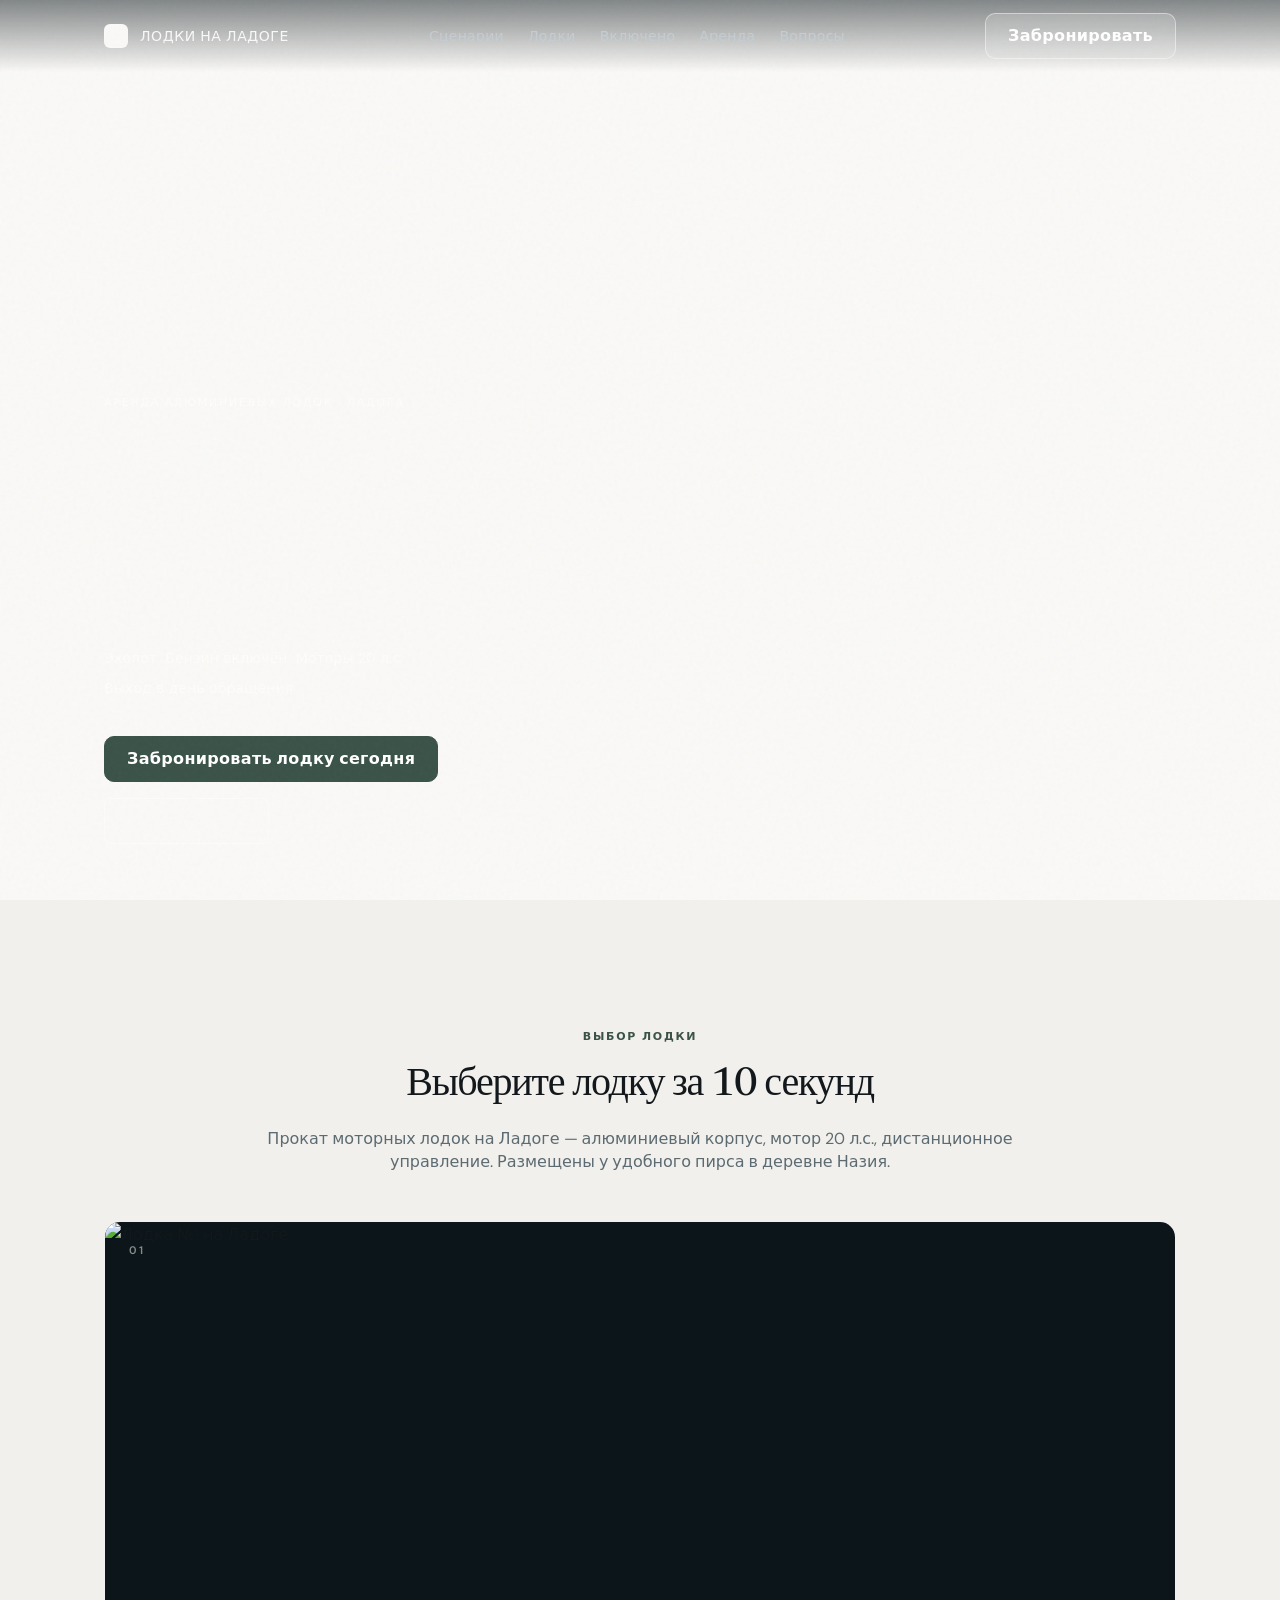
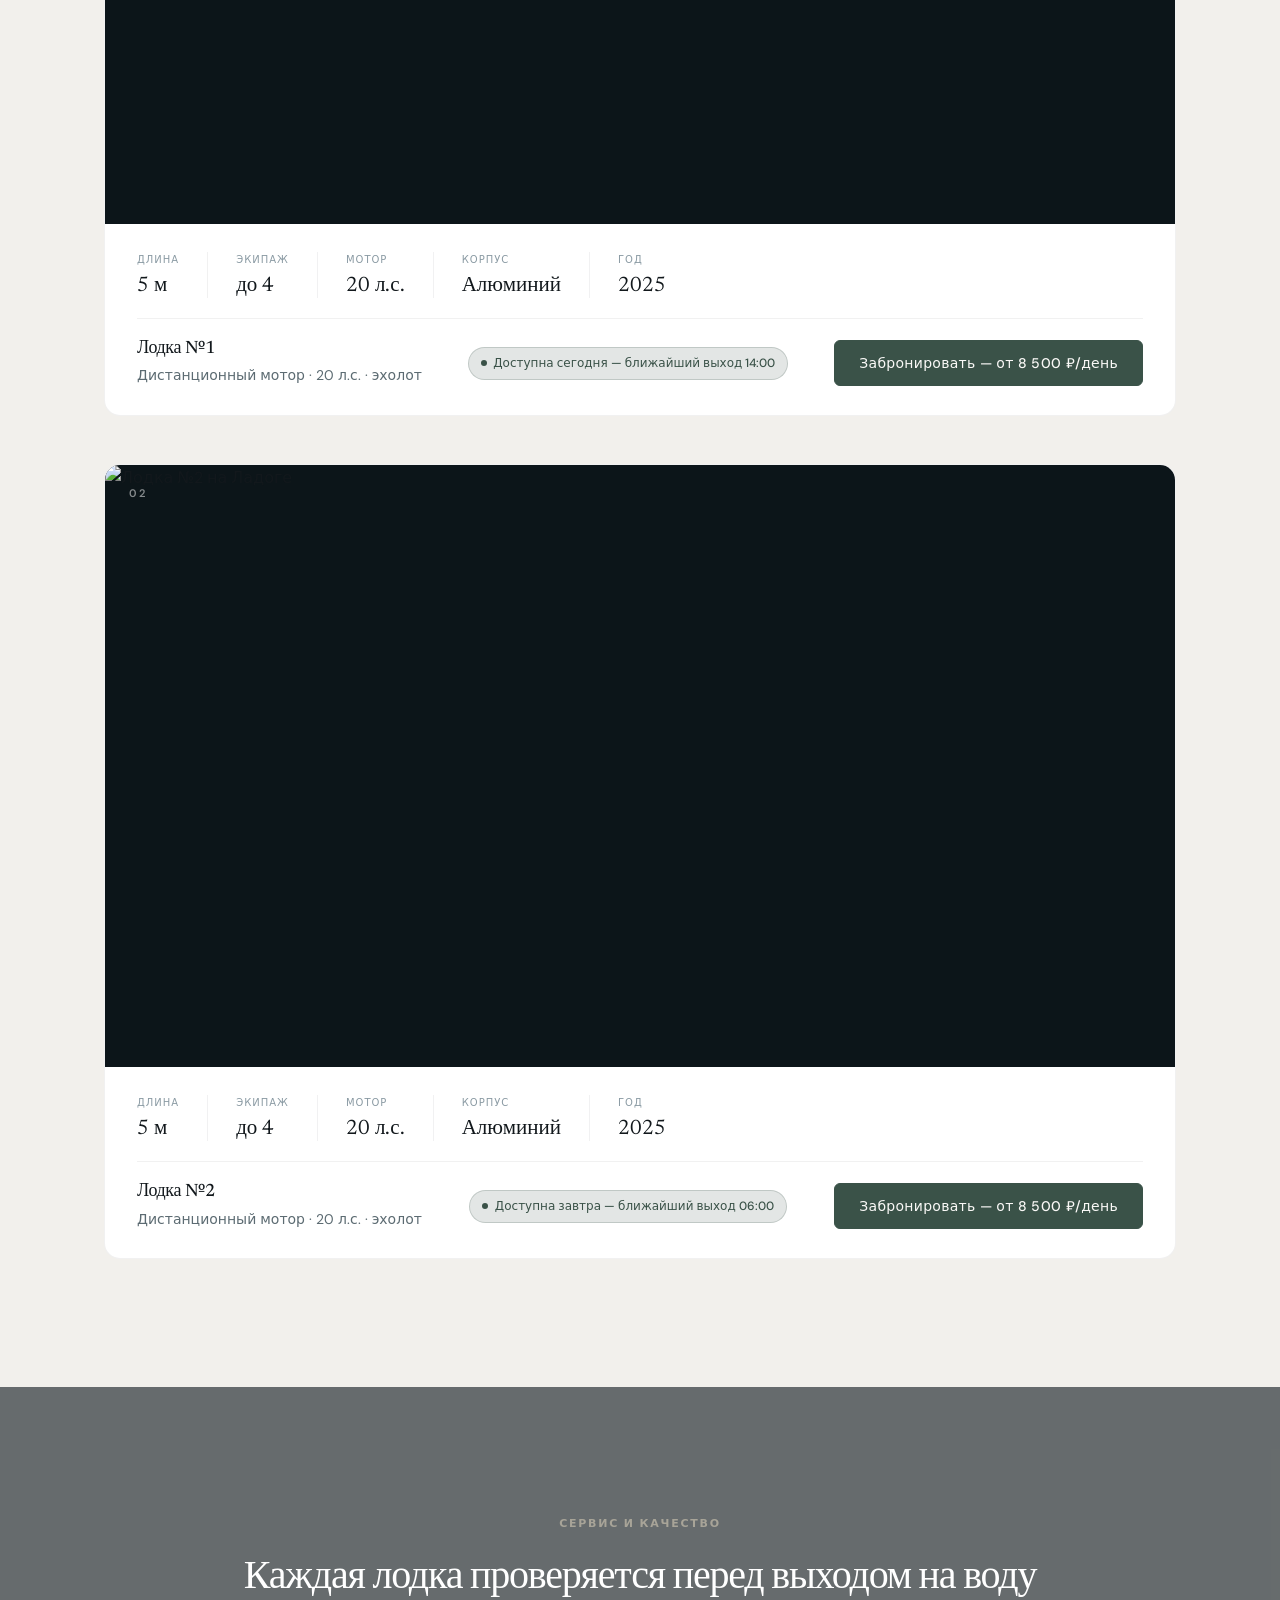
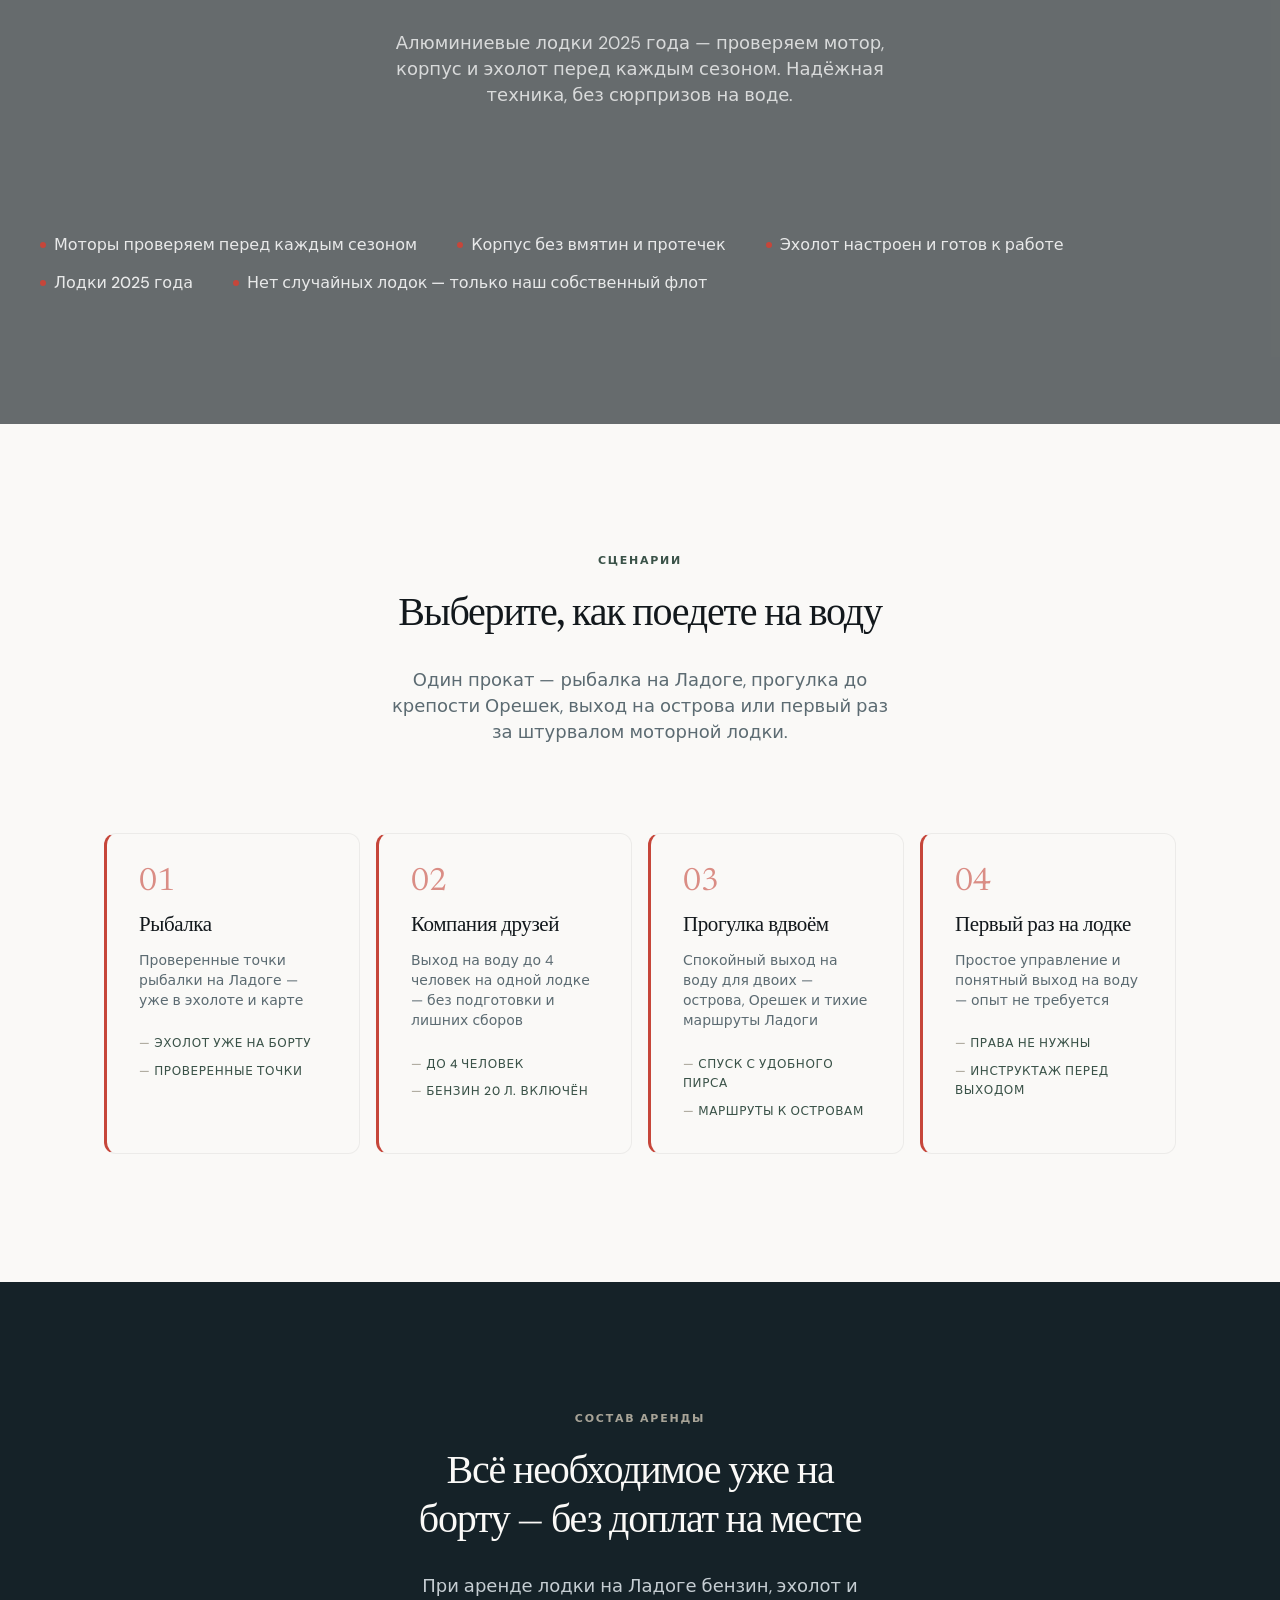
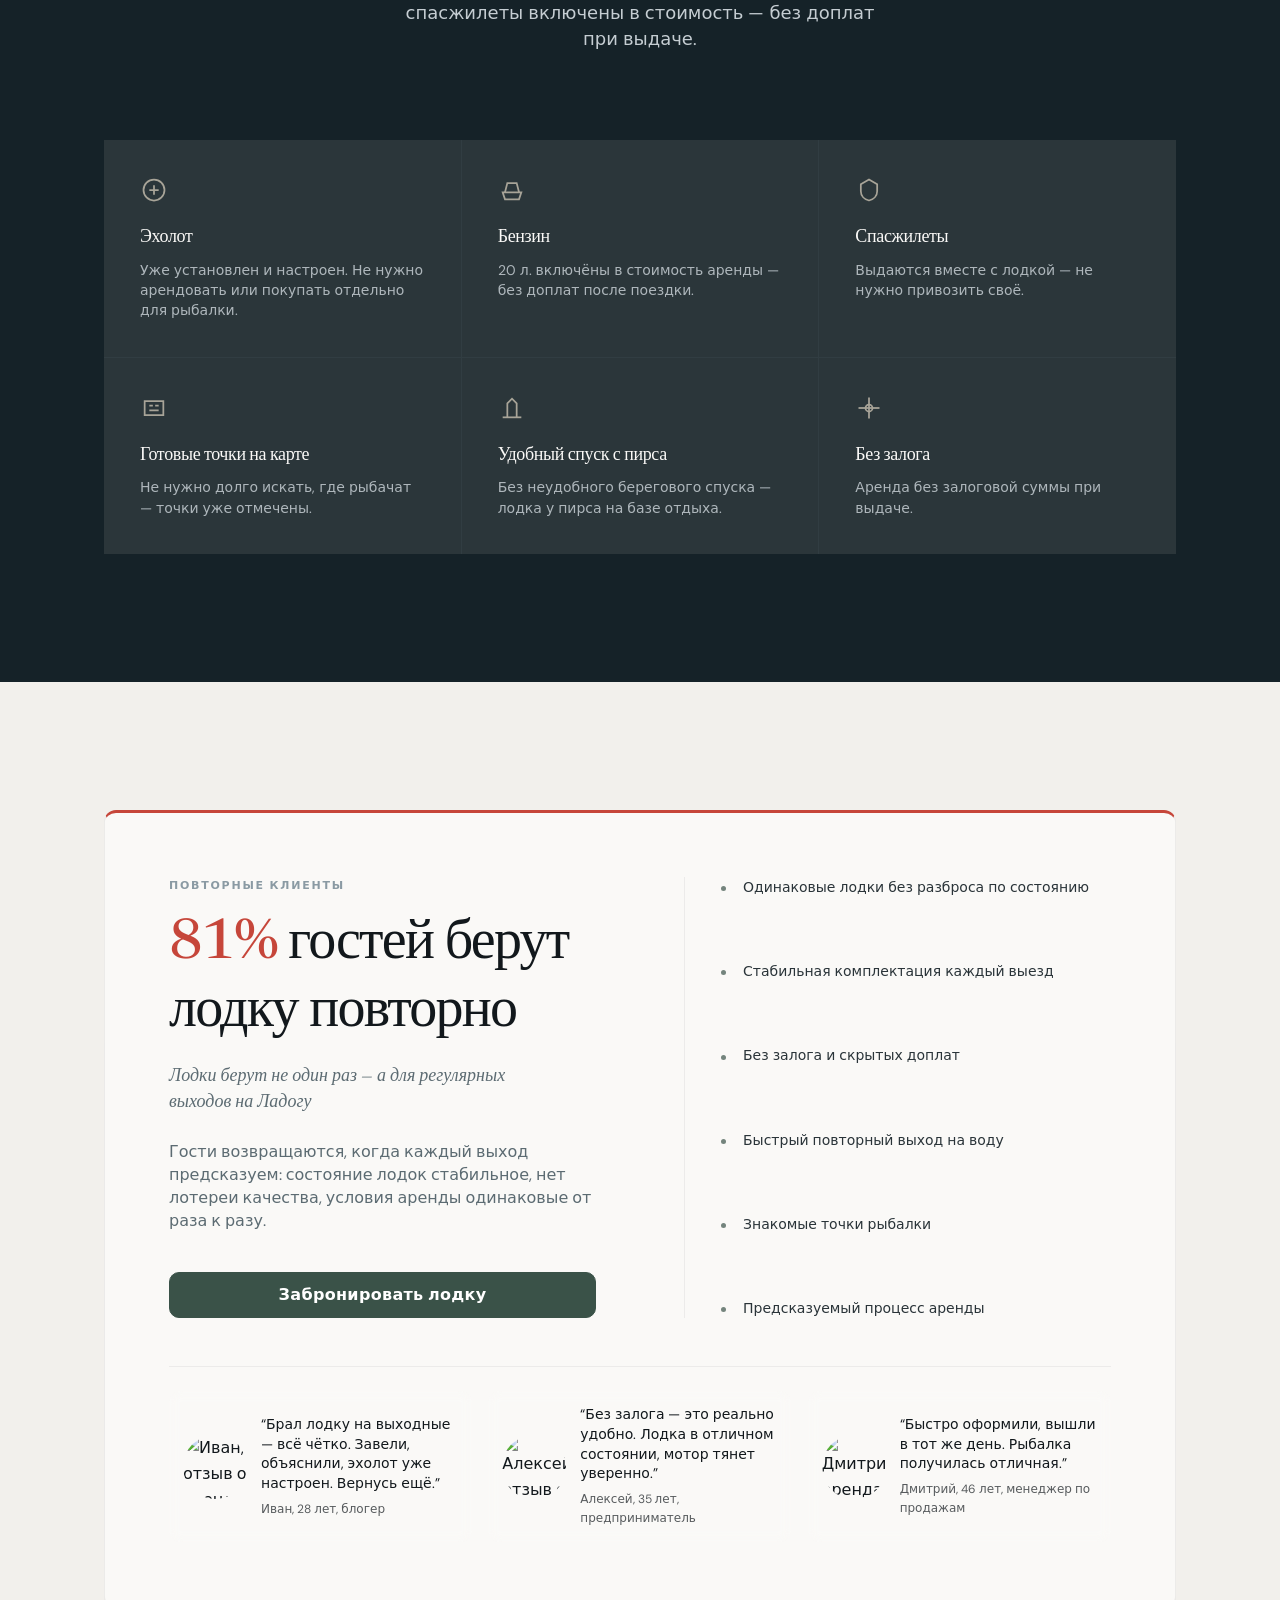
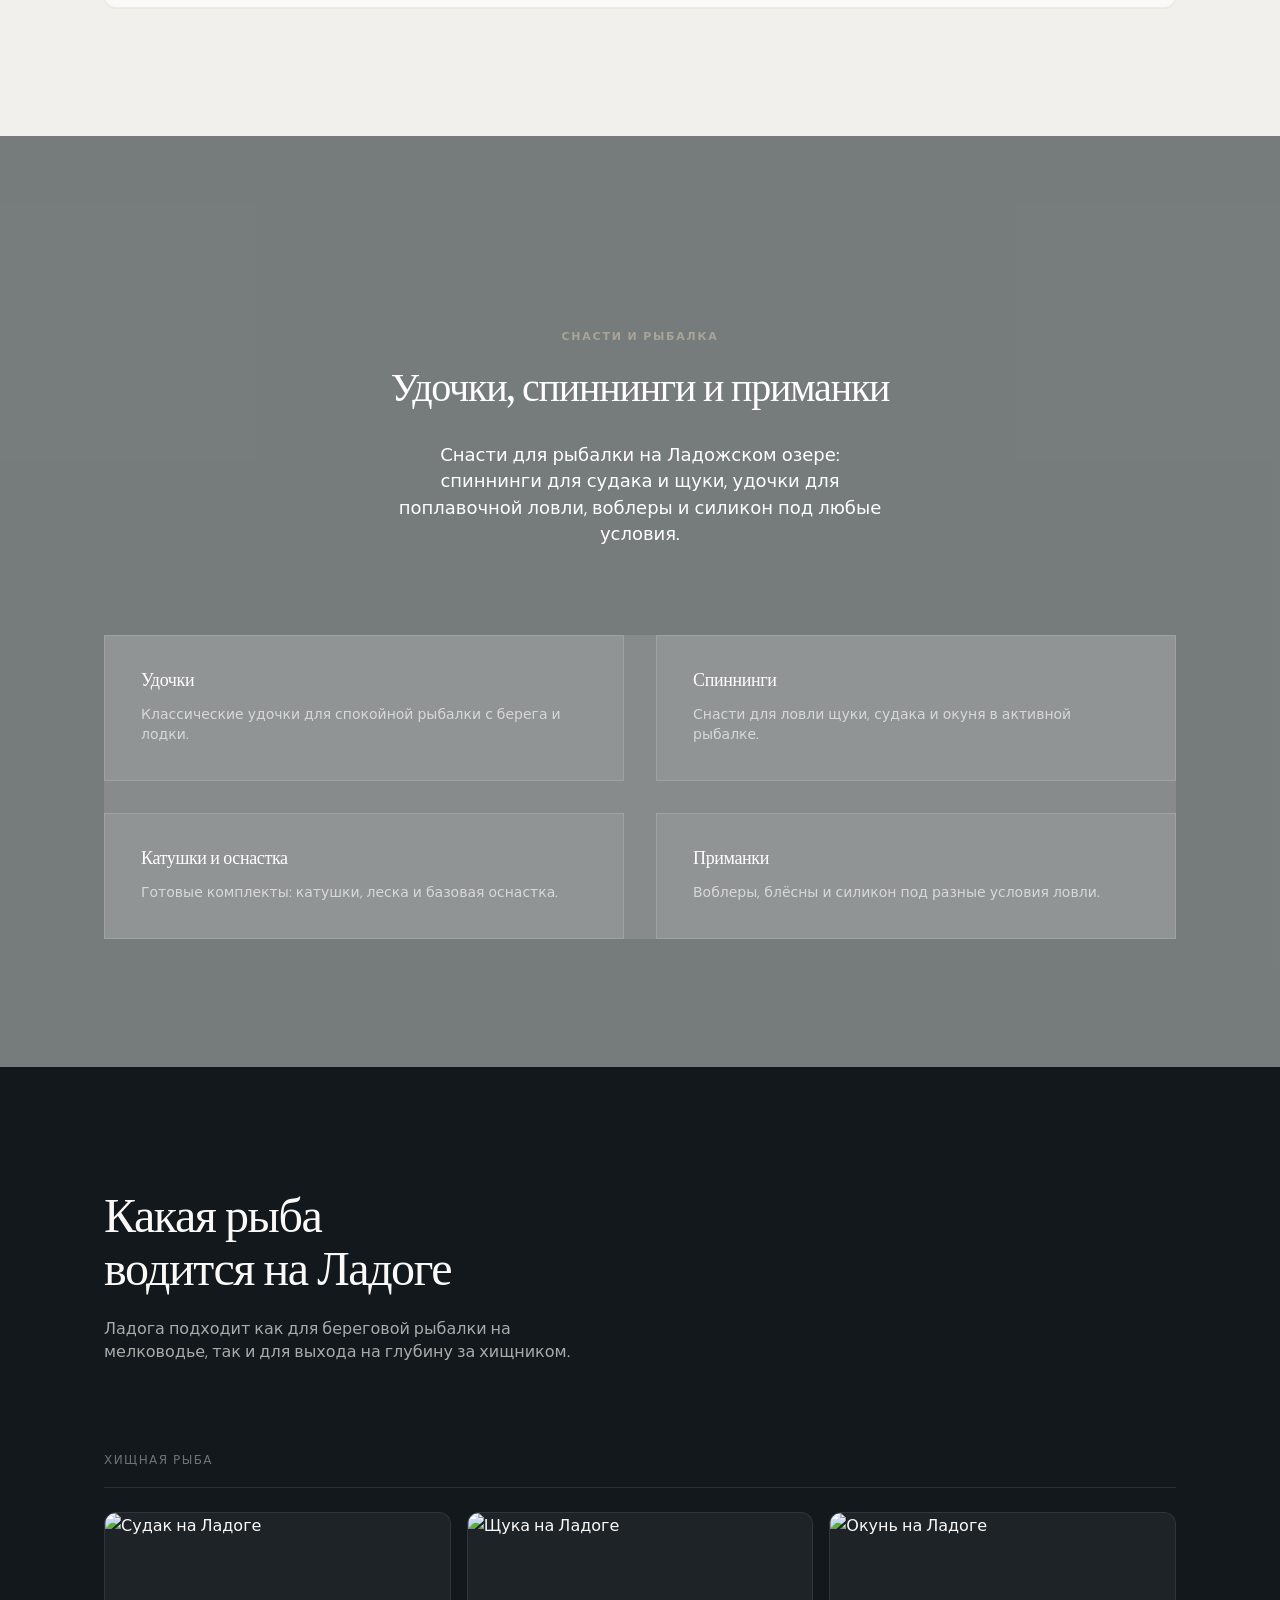
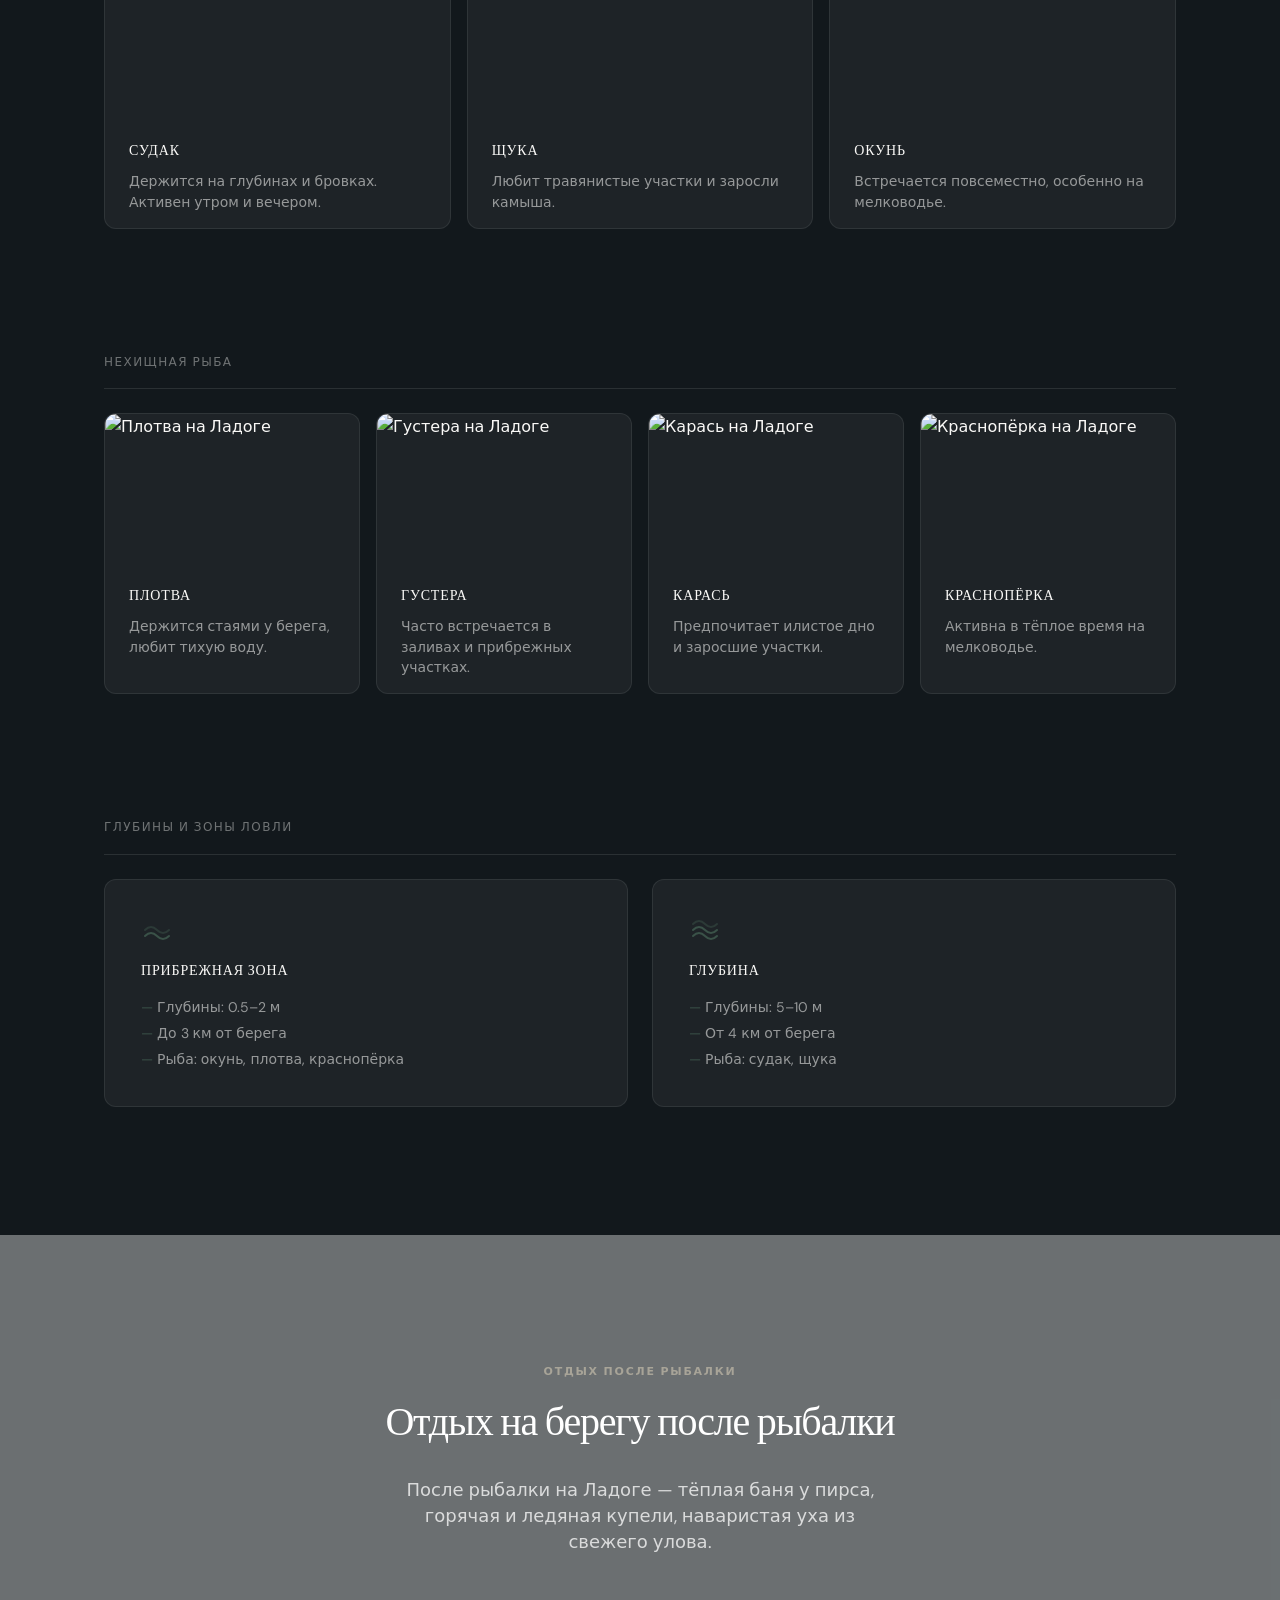
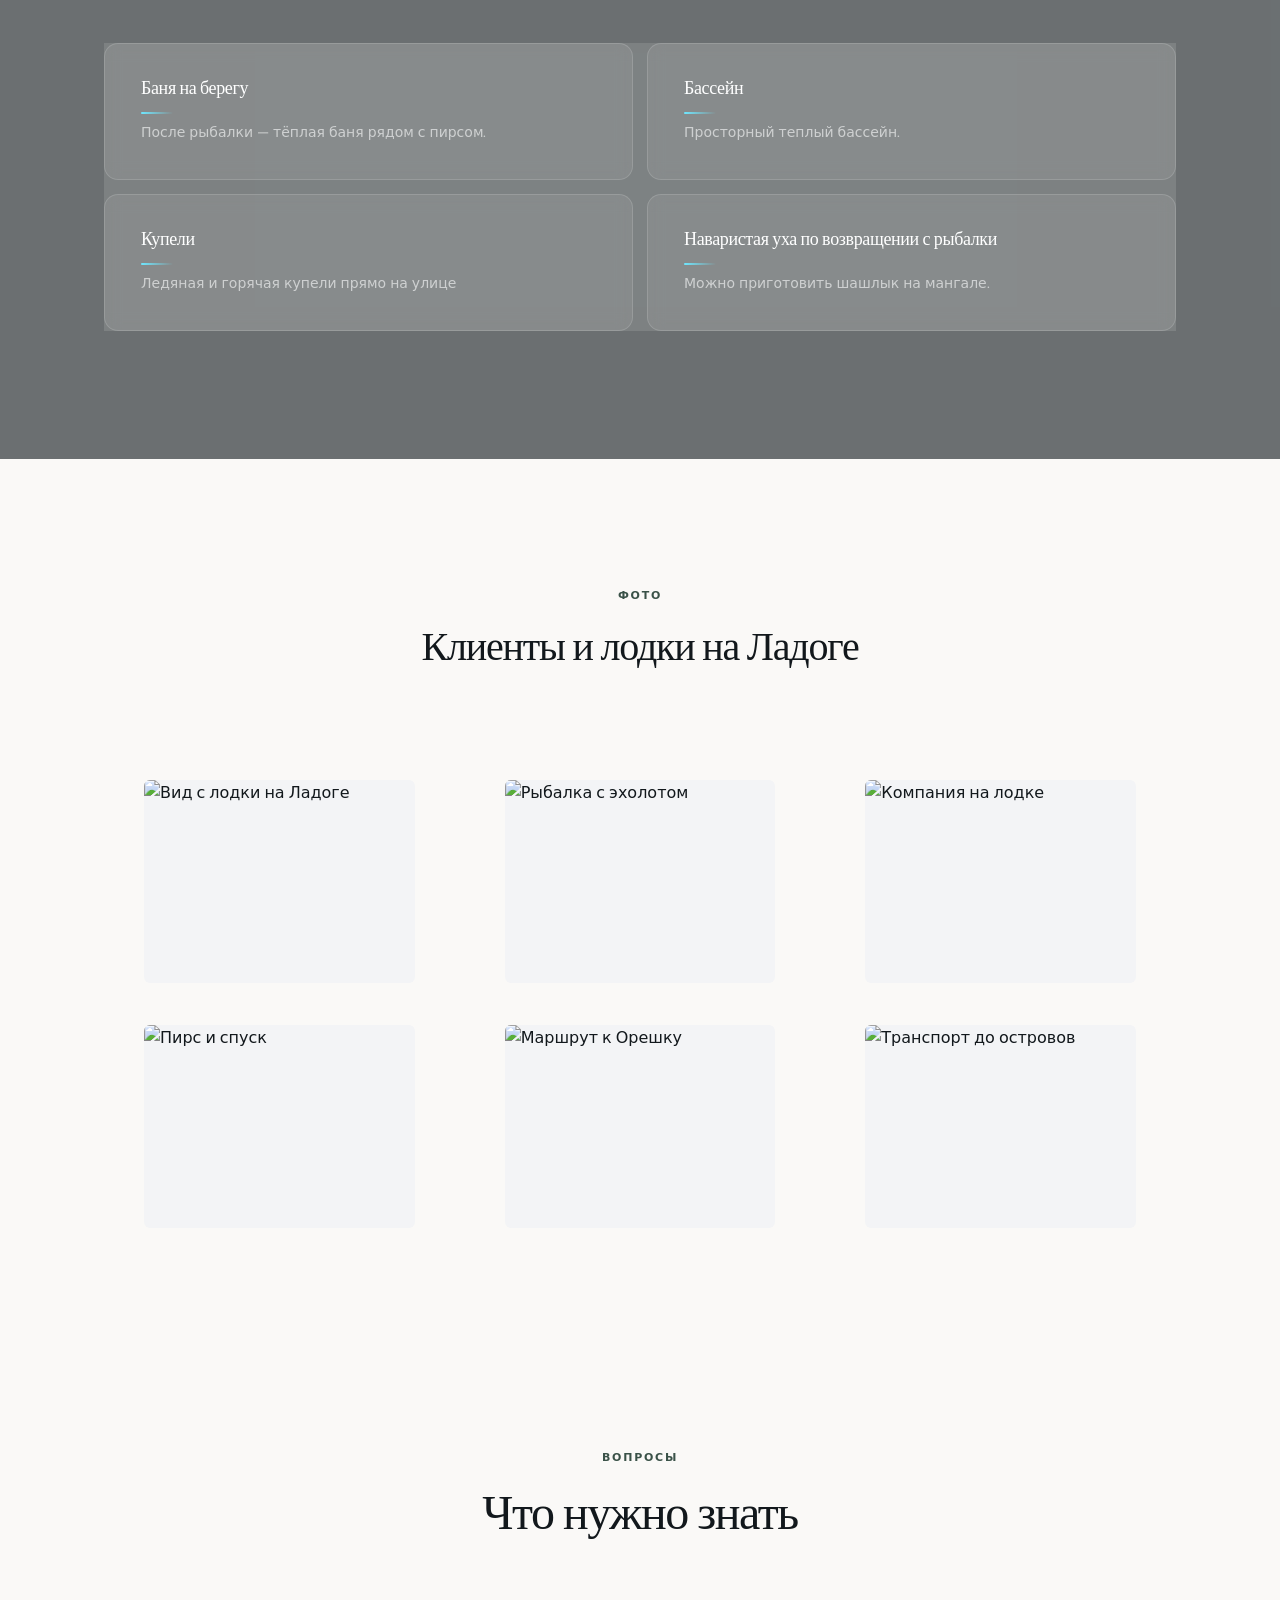
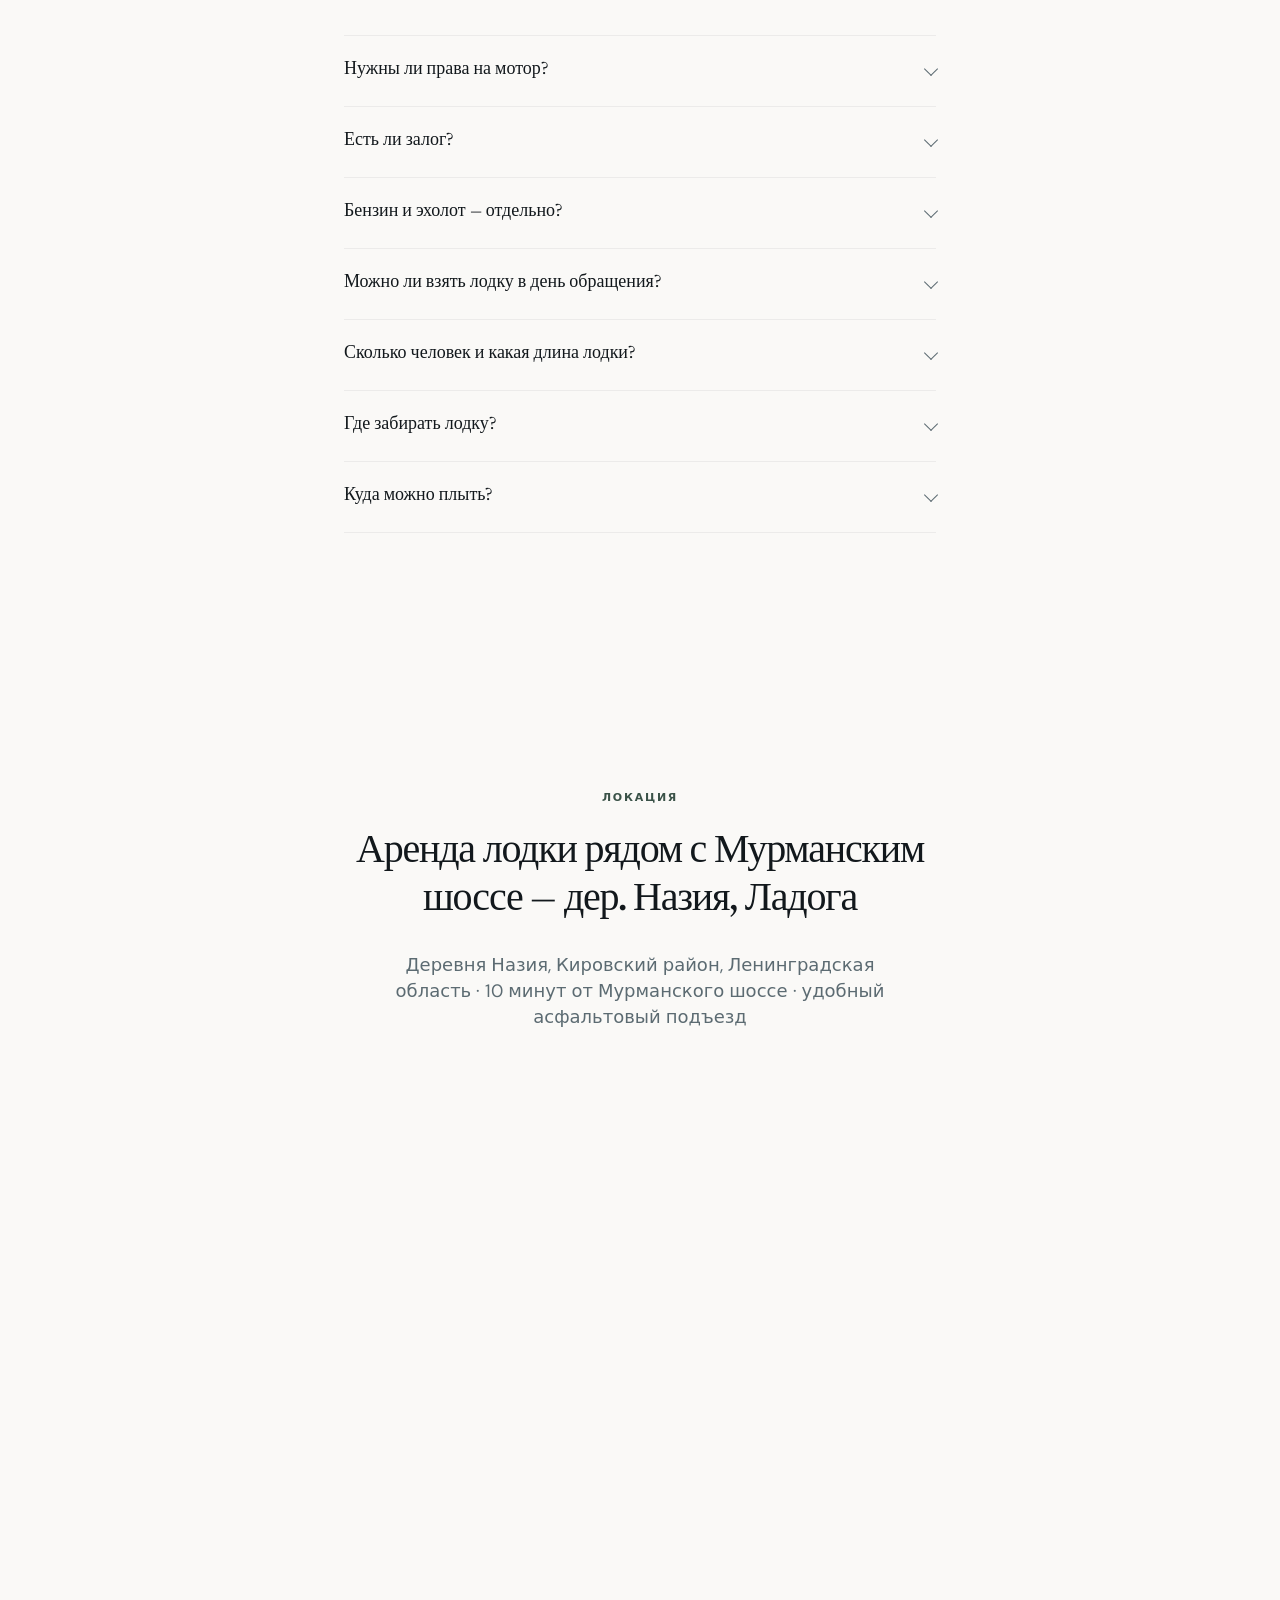
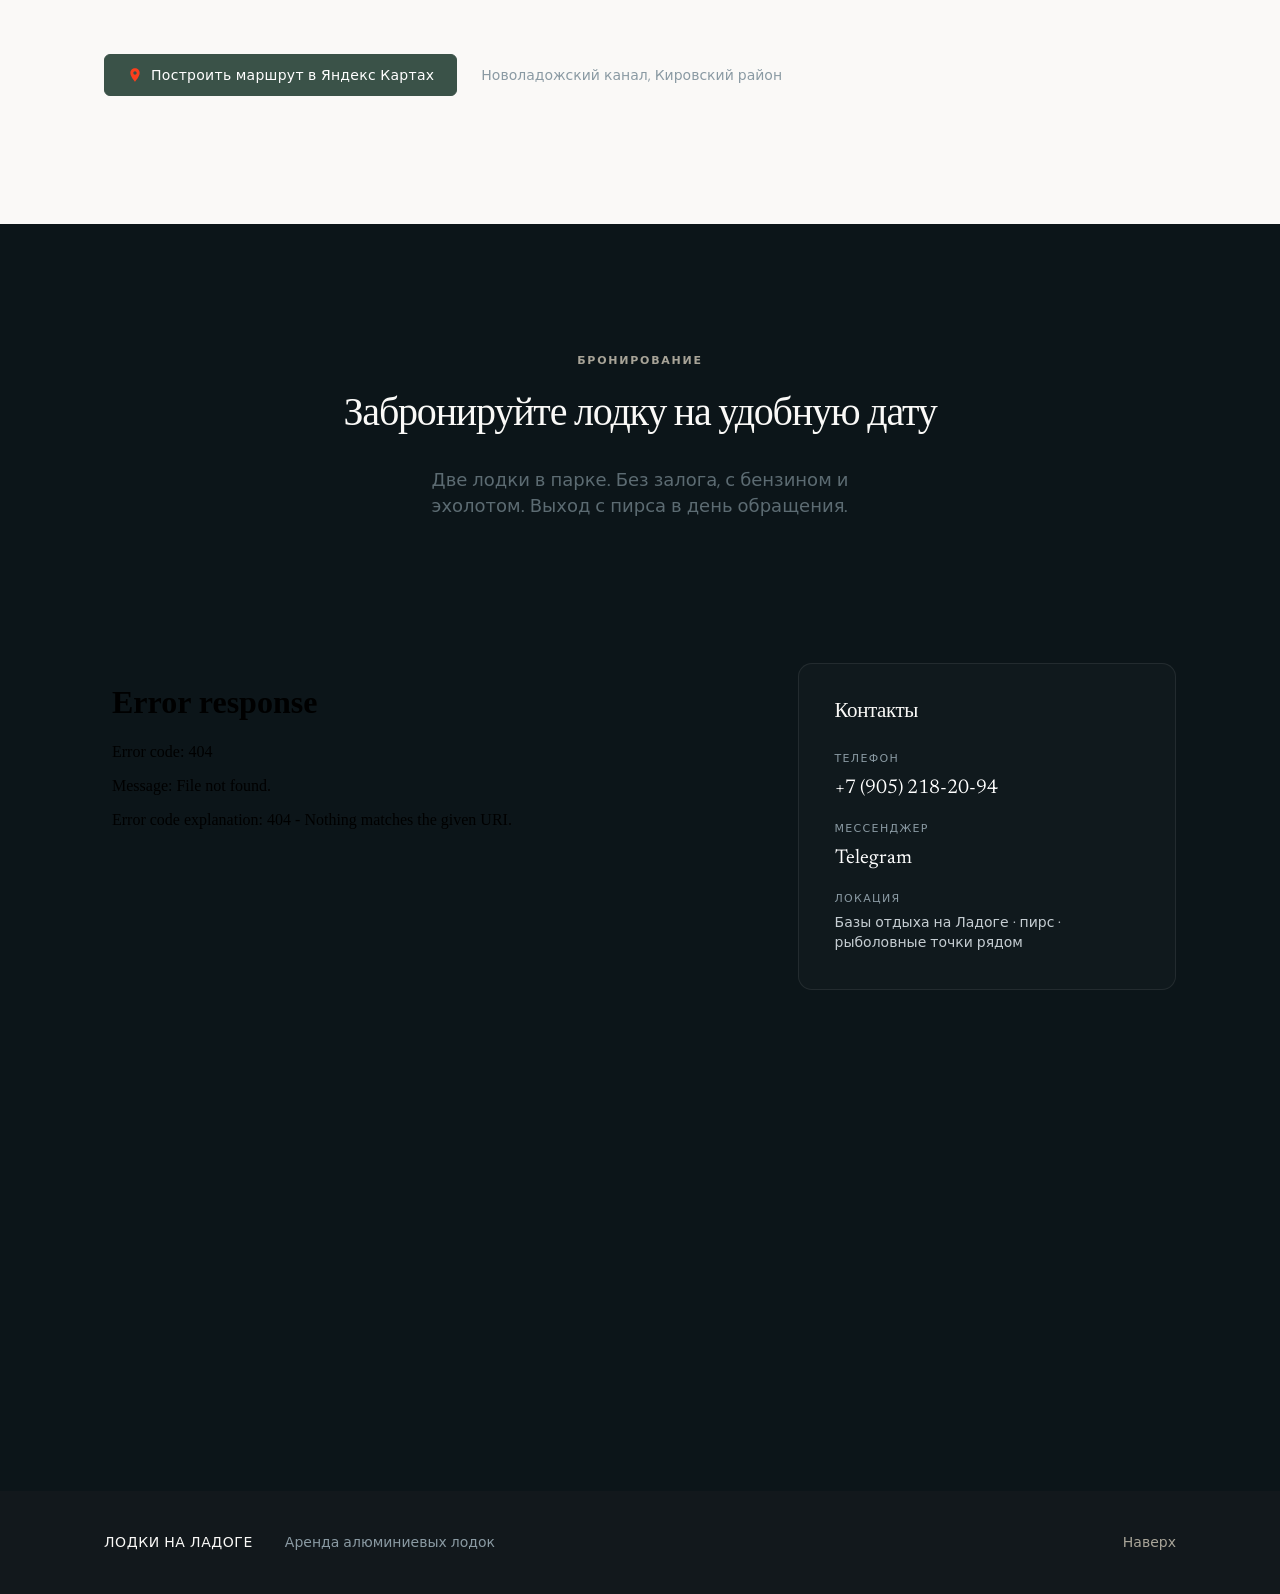
==== index.html @ 06ba08f0 "Add files via upload" ====
<!DOCTYPE html>
<html lang="ru">
<head>
  <meta charset="UTF-8">
  <meta name="viewport" content="width=device-width, initial-scale=1.0">

  <!-- SEO: основные мета-теги -->
  <title>Аренда лодки на Ладоге — прокат моторных лодок без залога | Назия, Кировский район</title>
  <meta name="description" content="Аренда моторной лодки на Ладожском озере. Алюминиевые лодки 5 м, мотор 20 л.с., эхолот и бензин включены, без залога. Рыбалка, прогулки, острова. Выход в день обращения. 10 минут от Мурманского шоссе.">
  <meta name="keywords" content="аренда лодки на Ладоге, прокат лодки Ладога, рыбалка на Ладожском озере, аренда моторной лодки без залога, прокат лодок Кировский район, аренда лодки Назия, лодка напрокат Ладога, рыбалка Ладога без залога, прокат моторной лодки Ленинградская область">
  <meta name="robots" content="index, follow">
  <link rel="canonical" href="https://lodki-ladoga.ru/">

  <!-- Open Graph (ВКонтакте, Telegram, соцсети) -->
  <meta property="og:type" content="website">
  <meta property="og:title" content="Аренда лодки на Ладоге — без залога, бензин включён">
  <meta property="og:description" content="Моторные лодки 5 м, 20 л.с. Эхолот и бензин в аренде. Рыбалка, острова, крепость Орешек. Выход в день обращения. Назия, 10 мин от Мурманского шоссе.">
  <meta property="og:image" content="https://lodki-ladoga.ru/hero.jpg">
  <meta property="og:url" content="https://lodki-ladoga.ru/">
  <meta property="og:locale" content="ru_RU">
  <meta property="og:site_name" content="Лодки на Ладоге">

  <!-- Schema.org: LocalBusiness -->
  <script type="application/ld+json">
  {
    "@context": "https://schema.org",
    "@type": "LocalBusiness",
    "name": "Лодки на Ладоге",
    "description": "Аренда алюминиевых моторных лодок на Ладожском озере. Мотор 20 л.с., эхолот, бензин и спасжилеты включены. Без залога.",
    "url": "https://lodki-ladoga.ru/",
    "image": "https://lodki-ladoga.ru/hero.jpg",
    "telephone": "+79052182094",
    "address": {
      "@type": "PostalAddress",
      "streetAddress": "Новоладожский канал, 27",
      "addressLocality": "деревня Назия",
      "addressRegion": "Ленинградская область",
      "addressCountry": "RU"
    },
    "geo": {
      "@type": "GeoCoordinates",
      "latitude": 59.9053,
      "longitude": 31.2044
    },
    "openingHoursSpecification": {
      "@type": "OpeningHoursSpecification",
      "dayOfWeek": ["Monday","Tuesday","Wednesday","Thursday","Friday","Saturday","Sunday"],
      "opens": "07:00",
      "closes": "21:00"
    },
    "priceRange": "от 3500 ₽/день",
    "hasOfferCatalog": {
      "@type": "OfferCatalog",
      "name": "Аренда лодок",
      "itemListElement": [
        {
          "@type": "Offer",
          "itemOffered": {
            "@type": "Service",
            "name": "Аренда моторной лодки на Ладоге",
            "description": "Алюминиевая лодка 5 м, мотор 20 л.с., эхолот, бензин, спасжилеты — всё включено. Без залога."
          },
          "price": "3500",
          "priceCurrency": "RUB"
        }
      ]
    }
  }
  </script>

  <link rel="preconnect" href="https://fonts.googleapis.com">
  <link rel="preconnect" href="https://fonts.gstatic.com" crossorigin>
  <link href="https://fonts.googleapis.com/css2?family=DM+Sans:ital,opsz,wght@0,9..40,400;0,9..40,500;0,9..40,600&family=Newsreader:ital,opsz,wght@0,6..72,400;0,6..72,500;0,6..72,600;1,6..72,400&display=swap" rel="stylesheet">
  <link rel="stylesheet" href="style.css">
</head>
<body class="page">
  <a class="skip-link" href="#main">К содержанию</a>

  <header class="site-header" id="top">
    <div class="container site-header__inner">
      <a class="logo" href="#top" aria-label="Лодки на Ладоге — на главную">
        <span class="logo__mark" aria-hidden="true"></span>
        <span class="logo__text">Лодки на Ладоге</span>
      </a>
      <nav class="nav" aria-label="Основная навигация">
        <ul class="nav__list">
          <li><a href="#scenarios">Сценарии</a></li>
          <li><a href="#fleet">Лодки</a></li>
          <li><a href="#included">Включено</a></li>
          <li><a href="#process">Аренда</a></li>
          <li><a href="#faq">Вопросы</a></li>
        </ul>
      </nav>
      <a class="btn btn--primary btn--sm header-cta" href="https://t.me/+79052182094" target="_blank" rel="noopener">Забронировать</a>      <button class="nav-toggle" type="button" aria-expanded="false" aria-controls="mobile-nav" aria-label="Открыть меню">
        <span class="nav-toggle__bar"></span>
        <span class="nav-toggle__bar"></span>
      </button>
    </div>
    <div class="mobile-nav" id="mobile-nav" hidden>
      <nav aria-label="Мобильная навигация">
        <ul>
          <li><a href="#scenarios">Сценарии</a></li>
          <li><a href="#fleet">Лодки</a></li>
          <li><a href="#included">Включено</a></li>
          <li><a href="#process">Аренда</a></li>
          <li><a href="#faq">Вопросы</a></li>
          <li><a class="btn btn--primary btn--sm header-cta" href="https://t.me/+79052182094" target="_blank" rel="noopener">Забронировать</a></li>
        </ul>
      </nav>
    </div>
  </header>

  <main id="main">
    <!-- 1. Hero -->
    <section class="hero" aria-labelledby="hero-title">
      <div class="hero__backdrop" aria-hidden="true">
        <video class="hero__video" autoplay muted loop playsinline preload="auto">
          <source src="./hero.mp4" type="video/mp4">
          <img class="hero__image" src="./hero.jpg" alt="Алюминиевая лодка у пирса на Ладоге"/>
        </video>        <div class="hero__scrim"></div>
        <div class="hero__horizon" aria-hidden="true"></div>
      </div>

      <div class="hero__inner">
        <div class="hero__content">
          <header class="hero__header">
            <p class="hero__eyebrow">Аренда алюминиевых лодок · Ладога</p>
            <h1 class="hero__title" id="hero-title">
              Рыбалка на Ладоге — без ожидания и залога<br />
            </h1>          </header>

    
          
            <p class="hero__location">
              Аренда лодки на Ладожском озере · деревня Назия, Кировский район · 10 минут от Мурманского шоссе           </p>
              <div class="hero__inline-stats">
                <span>Эхолот</span>
                <span>Бензин включён</span>
                <span>Моторы 20 л.с.</span>
                <span>Выход в день обращения</span>
              </div>

          <div class="hero__actions">
            
            <a class="btn btn--primary hero__btn" href="https://t.me/+79052182094" target="_blank" rel="noopener">Забронировать лодку сегодня</a>
            <a class="btn btn--ghost-light hero__btn hero__btn--secondary" href="#included">Выбрать лодку</a>
          </div>
        </div>


   
    </div>
</section>
<section class="section fleet-section" id="fleet" aria-labelledby="fleet-title">
  <div class="container">

    <header class="fleet-header">
      <p class="eyebrow">Выбор лодки</p>
      <h2 id="fleet-title">Выберите лодку за 10 секунд</h2>
      <p class="fleet-header__desc">Прокат моторных лодок на Ладоге — алюминиевый корпус, мотор 20&nbsp;л.с., дистанционное управление. Размещены у удобного пирса в деревне Назия.</p>
    </header>

    <article class="fleet-item">      <div class="fleet-item__media">
        <img src="./boat-1.jpg" alt="Лодка №1 на Ладоге" loading="lazy">
        <span class="fleet-item__index">01</span>
      </div>
      <div class="fleet-item__body">
        <div class="fleet-item__specs">
          <div class="fleet-spec">
            <span class="fleet-spec__label">Длина</span>
            <strong class="fleet-spec__value">5 м</strong>
          </div>
          <div class="fleet-spec">
            <span class="fleet-spec__label">Экипаж</span>
            <strong class="fleet-spec__value">до 4</strong>
          </div>
          <div class="fleet-spec">
            <span class="fleet-spec__label">Мотор</span>
            <strong class="fleet-spec__value">20 л.с.</strong>
          </div>
          <div class="fleet-spec">
            <span class="fleet-spec__label">Корпус</span>
            <strong class="fleet-spec__value">Алюминий</strong>
          </div>
          <div class="fleet-spec">
            <span class="fleet-spec__label">Год</span>
            <strong class="fleet-spec__value">2025</strong>
          </div>
        </div>
        <div class="fleet-item__cta">
          <div class="fleet-item__name">
            <h3>Лодка №1</h3>
            <p>Дистанционный мотор · 20 л.с. · эхолот</p>
    
          </div>
          <div class="fleet-item__availability">
            <span>Доступна сегодня — ближайший выход 14:00</span>
          </div>
          <a class="btn btn--primary" href="https://t.me/+79052182094" target="_blank" rel="noopener">Забронировать — от 8 500 ₽/день</a>          
        </div>
      </div>
    </article>

    <article class="fleet-item">    <div class="fleet-item__media">
        <img src="./boat-2.jpg" alt="Лодка №2 на Ладоге" loading="lazy">
        <span class="fleet-item__index">02</span>
      </div>
      <div class="fleet-item__body">
        <div class="fleet-item__specs">
          <div class="fleet-spec">
            <span class="fleet-spec__label">Длина</span>
            <strong class="fleet-spec__value">5 м</strong>
          </div>
          <div class="fleet-spec">
            <span class="fleet-spec__label">Экипаж</span>
            <strong class="fleet-spec__value">до 4</strong>
          </div>
          <div class="fleet-spec">
            <span class="fleet-spec__label">Мотор</span>
            <strong class="fleet-spec__value">20 л.с.</strong>
          </div>
          <div class="fleet-spec">
            <span class="fleet-spec__label">Корпус</span>
            <strong class="fleet-spec__value">Алюминий</strong>
          </div>
          <div class="fleet-spec">
            <span class="fleet-spec__label">Год</span>
            <strong class="fleet-spec__value">2025</strong>
          </div>
        </div>
        <div class="fleet-item__cta">
          <div class="fleet-item__name">
            <h3>Лодка №2</h3>
            <p>Дистанционный мотор · 20 л.с. · эхолот</p>
          </div>
          <div class="fleet-item__availability">
            <span>Доступна завтра — ближайший выход 06:00</span>
          </div>
          <a class="btn btn--primary" href="https://t.me/+79052182094" target="_blank" rel="noopener">Забронировать — от 8 500 ₽/день</a>        </div>
      </div>
    </article>

  </div>
</section>
<!--3. Maintenance / Сервис с фото-фоном -->
<section class="section" id="maintenance" aria-labelledby="maintenance-title">
  <div class="container">

    <header class="section-header">
      <p class="eyebrow">Сервис и качество</p>
      <h2 id="maintenance-title">Каждая лодка проверяется перед выходом на воду</h2>
      <p class="section-header__desc">
        Алюминиевые лодки 2025 года — проверяем мотор, корпус и эхолот перед каждым сезоном. Надёжная техника, без сюрпризов на воде.
      </p>
    </header>

    <ul class="maintenance-features">
      <li>Моторы проверяем перед каждым сезоном</li>
      <li>Корпус без вмятин и протечек</li>
      <li>Эхолот настроен и готов к работе</li>
      <li>Лодки 2025 года</li>
      <li>Нет случайных лодок — только наш собственный флот</li>
    </ul>

  </div>
</section>

    <!-- 4. Scenarios -->
    <section class="section section--surface" id="scenarios" aria-labelledby="scenarios-title">
      <div class="container">
        <header class="section-header">
          <p class="eyebrow">Сценарии</p>
          <h2 id="scenarios-title">Выберите, как поедете на воду</h2>
          <p class="section-header__desc">Один прокат — рыбалка на Ладоге, прогулка до крепости Орешек, выход на острова или первый раз за штурвалом моторной лодки.</p>
        </header>

        <div class="scenario-grid">
          <article class="scenario-card">
            <span class="scenario-card__icon" aria-hidden="true">01</span>
          
            <h3>Рыбалка</h3>
          
            <p>
              Проверенные точки рыбалки на Ладоге — уже в эхолоте и карте
            </p>
          
            <ul class="scenario-card__tags">
              <li>Эхолот уже на борту</li>
              <li>Проверенные точки</li>
            </ul>
          </article>

          <article class="scenario-card">
            <span class="scenario-card__icon" aria-hidden="true">02</span>
          
            <h3>Компания друзей</h3>
          
            <p>
              Выход на воду до 4 человек на одной лодке — без подготовки и лишних сборов
            </p>
          
            <ul class="scenario-card__tags">
              <li>До 4 человек</li>
              <li>Бензин 20 л. включён</li>
            </ul>
          </article>

          <article class="scenario-card">
            <span class="scenario-card__icon" aria-hidden="true">03</span>
          
            <h3>Прогулка вдвоём</h3>
          
            <p>
              Спокойный выход на воду для двоих — острова, Орешек и тихие маршруты Ладоги
            </p>
          
            <ul class="scenario-card__tags">
              <li>Спуск с удобного пирса</li>
              <li>Маршруты к островам</li>
            </ul>
          </article>

          <article class="scenario-card">
            <span class="scenario-card__icon" aria-hidden="true">04</span>
          
            <h3>Первый раз на лодке</h3>
          
            <p>
              Простое управление и понятный выход на воду — опыт не требуется
            </p>
          
            <ul class="scenario-card__tags">
              <li>Права не нужны</li>
              <li>Инструктаж перед выходом</li>
            </ul>
          </article>
        </div>
      </div>
    </section>

    <!-- 5. Included -->
    <section class="section section--dark" id="included" aria-labelledby="included-title">
      <div class="container">
        <header class="section-header">
          <p class="eyebrow">Состав аренды</p>
          <h2 id="included-title">Всё необходимое уже на борту — без доплат на месте</h2>
          <p class="section-header__desc section-header__desc--muted">При аренде лодки на Ладоге бензин, эхолот и спасжилеты включены в стоимость — без доплат при выдаче.</p>
        </header>

        <div class="included-grid">
          <article class="included-item">
            <div class="included-item__icon" aria-hidden="true">
              <svg viewBox="0 0 24 24" fill="none" stroke="currentColor" stroke-width="1.5"><circle cx="12" cy="12" r="9"/><path d="M8 12h8M12 8v8"/></svg>
            </div>
            <h3>Эхолот</h3>
            <p>Уже установлен и настроен. Не нужно арендовать или покупать отдельно для рыбалки.</p>
          </article>
          <article class="included-item">
            <div class="included-item__icon" aria-hidden="true">
              <svg viewBox="0 0 24 24" fill="none" stroke="currentColor" stroke-width="1.5"><path d="M4 14h16l-2 6H6l-2-6z"/><path d="M6 14l2-8h8l2 8"/></svg>
            </div>
            <h3>Бензин</h3>
            <p>20 л. включёны в стоимость аренды  — без доплат после поездки.</p>
          </article>
          <article class="included-item">
            <div class="included-item__icon" aria-hidden="true">
              <svg viewBox="0 0 24 24" fill="none" stroke="currentColor" stroke-width="1.5"><path d="M12 3l7 4v6c0 4-3 7-7 8-4-1-7-4-7-8V7l7-4z"/></svg>
            </div>
            <h3>Спасжилеты</h3>
            <p>Выдаются вместе с лодкой — не нужно привозить своё.</p>
          </article>
          <article class="included-item">
            <div class="included-item__icon" aria-hidden="true">
              <svg viewBox="0 0 24 24" fill="none" stroke="currentColor" stroke-width="1.5"><path d="M4 6h16v12H4z"/><path d="M8 10h3M13 10h3M8 14h8"/></svg>
            </div>
            <h3>Готовые точки на карте</h3>
            <p>Не нужно долго искать, где рыбачат — точки уже отмечены.</p>
          </article>
          <article class="included-item">
            <div class="included-item__icon" aria-hidden="true">
              <svg viewBox="0 0 24 24" fill="none" stroke="currentColor" stroke-width="1.5"><path d="M4 20h16"/><path d="M8 20V8l4-4 4 4v12"/></svg>
            </div>
            <h3>Удобный спуск с пирса</h3>
            <p>Без неудобного берегового спуска — лодка у пирса на базе отдыха.</p>
          </article>
          <article class="included-item">
            <div class="included-item__icon" aria-hidden="true">
              <svg viewBox="0 0 24 24" fill="none" stroke="currentColor" stroke-width="1.5"><path d="M3 12h18"/><path d="M12 3v18"/><circle cx="12" cy="12" r="3"/></svg>
            </div>
            <h3>Без залога</h3>
            <p>Аренда без залоговой суммы при выдаче.</p>
          </article>
        </div>
      </div>
    </section>

 <!-- Trust: повторные клиенты -->
 <section class="section section--trust" id="trust" aria-labelledby="trust-title">
  <div class="container">
    <div class="trust-panel">
      <header class="trust-panel__header">
        <p class="eyebrow">Повторные клиенты</p>
        <h2 id="trust-title"><span class="trust-stat">81% </span>гостей берут лодку повторно</h2>            <p class="trust-panel__subtitle">Лодки берут не один раз — а для регулярных выходов на Ладогу</p>
      </header>

      <p class="trust-panel__lead">Гости возвращаются, когда каждый выход предсказуем: состояние лодок стабильное, нет лотереи качества, условия аренды одинаковые от раза к разу.</p>

      <ul class="trust-list">
        <li>Одинаковые лодки без разброса по состоянию</li>
        <li>Стабильная комплектация каждый выезд</li>
        <li>Без залога и скрытых доплат</li>
        <li>Быстрый повторный выход на воду</li>
        <li>Знакомые точки рыбалки</li>
        <li>Предсказуемый процесс аренды</li>
      </ul>
      <div class="trust-reviews">

        <article class="trust-review">
          <img src="ivan.jpg" alt="Иван, отзыв о аренде лодки">
          <div>
            <p>“Брал лодку на выходные — всё чётко. Завели, объяснили, эхолот уже настроен. Вернусь ещё.”</p>
            <span>Иван, 28 лет, блогер </span>
          </div>
        </article>
      
        <article class="trust-review">
          <img src="alexey.jpg" alt="Алексей, отзыв о рыбалке на Ладоге">
          <div>
            <p>“Без залога — это реально удобно. Лодка в отличном состоянии, мотор тянет уверенно.”</p>
            <span>Алексей, 35 лет, предприниматель </span>
          </div>
        </article>
      
        <article class="trust-review">
          <img src="dmitry.jpg" alt="Дмитрий, аренда лодки Ладога">
          <div>
            <p>“Быстро оформили, вышли в тот же день. Рыбалка получилась отличная.”</p>
            <span>Дмитрий, 46 лет, менеджер по продажам </span>
          </div>
        </article>
      
      </div>
      <a class="btn btn--primary trust-panel__cta" href="https://t.me/+79052182094" target="_blank" rel="noopener">Забронировать лодку</a>  </div>
</section>



<!-- 7. Fishing Gear -->
<section class="section" id="gear" aria-labelledby="gear-title">
  <div class="container">

    <header class="section-header">
      <p class="eyebrow">Снасти и рыбалка</p>
      <h2 id="gear-title">Удочки, спиннинги и приманки</h2>
      <p class="section-header__desc">
        Снасти для рыбалки на Ладожском озере: спиннинги для судака и щуки, удочки для поплавочной ловли, воблеры и силикон под любые условия.
      </p>
    </header>

    <div class="included-grid">

      <article class="included-item">
        <h3>Удочки</h3>
        <p>Классические удочки для спокойной рыбалки с берега и лодки.</p>
      </article>

      <article class="included-item">
        <h3>Спиннинги</h3>
        <p>Снасти для ловли щуки, судака и окуня в активной рыбалке.</p>
      </article>

      <article class="included-item">
        <h3>Катушки и оснастка</h3>
        <p>Готовые комплекты: катушки, леска и базовая оснастка.</p>
      </article>

      <article class="included-item">
        <h3>Приманки</h3>
        <p>Воблеры, блёсны и силикон под разные условия ловли.</p>
      </article>

    </div>

  </div>
</section>
<section class="section section--fish" id="fish-guide" aria-labelledby="fish-title">
  <div class="container">

    <header class="fish-header">
      <h2 class="fish-title" id="fish-title">Какая рыба<br>водится на Ладоге</h2>
      <p class="fish-intro">Ладога подходит как для береговой рыбалки на мелководье, так и для выхода на глубину за хищником.</p>
    </header>

    <div class="fish-category">
      <p class="fish-category__label">Хищная рыба</p>
      <div class="fish-grid fish-grid--3">
        <article class="fish-card">
          <div class="fish-card__img">
            <img src="images/fish-zander.jpg" alt="Судак на Ладоге" loading="lazy">
          </div>
          <div class="fish-card__body">
            <h3 class="fish-card__name">Судак</h3>
            <p class="fish-card__desc">Держится на глубинах и бровках. Активен утром и вечером.</p>
          </div>
        </article>
        <article class="fish-card">
          <div class="fish-card__img">
            <img src="images/fish-pike.jpg" alt="Щука на Ладоге" loading="lazy">
          </div>
          <div class="fish-card__body">
            <h3 class="fish-card__name">Щука</h3>
            <p class="fish-card__desc">Любит травянистые участки и заросли камыша.</p>
          </div>
        </article>
        <article class="fish-card">
          <div class="fish-card__img">
            <img src="images/fish-perch.jpg" alt="Окунь на Ладоге" loading="lazy">
          </div>
          <div class="fish-card__body">
            <h3 class="fish-card__name">Окунь</h3>
            <p class="fish-card__desc">Встречается повсеместно, особенно на мелководье.</p>
          </div>
        </article>
      </div>
    </div>

    <div class="fish-category">
      <p class="fish-category__label">Нехищная рыба</p>
      <div class="fish-grid fish-grid--4">
        <article class="fish-card">
          <div class="fish-card__img">
            <img src="images/fish-roach.jpg" alt="Плотва на Ладоге" loading="lazy">
          </div>
          <div class="fish-card__body">
            <h3 class="fish-card__name">Плотва</h3>
            <p class="fish-card__desc">Держится стаями у берега, любит тихую воду.</p>
          </div>
        </article>
        <article class="fish-card">
          <div class="fish-card__img">
            <img src="images/fish-bream.jpg" alt="Густера на Ладоге" loading="lazy">
          </div>
          <div class="fish-card__body">
            <h3 class="fish-card__name">Густера</h3>
            <p class="fish-card__desc">Часто встречается в заливах и прибрежных участках.</p>
          </div>
        </article>
        <article class="fish-card">
          <div class="fish-card__img">
            <img src="images/fish-carp.jpg" alt="Карась на Ладоге" loading="lazy">
          </div>
          <div class="fish-card__body">
            <h3 class="fish-card__name">Карась</h3>
            <p class="fish-card__desc">Предпочитает илистое дно и заросшие участки.</p>
          </div>
        </article>
        <article class="fish-card">
          <div class="fish-card__img">
            <img src="images/fish-rudd.jpg" alt="Краснопёрка на Ладоге" loading="lazy">
          </div>
          <div class="fish-card__body">
            <h3 class="fish-card__name">Краснопёрка</h3>
            <p class="fish-card__desc">Активна в тёплое время на мелководье.</p>
          </div>
        </article>
      </div>
    </div>

    <div class="fish-zones">
      <p class="fish-category__label">Глубины и зоны ловли</p>
      <div class="fish-zones__grid">
        <div class="fish-zone">
          <svg class="fish-zone__icon" width="32" height="32" viewBox="0 0 32 32" fill="none">
            <path d="M4 20 Q10 14 16 20 Q22 26 28 20" stroke="#3a5248" stroke-width="2" fill="none" stroke-linecap="round"/>
            <path d="M4 14 Q10 8 16 14 Q22 20 28 14" stroke="#3a5248" stroke-width="2" fill="none" stroke-linecap="round" opacity="0.5"/>
          </svg>
          <h3 class="fish-zone__name">Прибрежная зона</h3>
          <ul class="fish-zone__list">
            <li>Глубины: 0.5–2 м</li>
            <li>До 3 км от берега</li>
            <li>Рыба: окунь, плотва, краснопёрка</li>
          </ul>
        </div>
        <div class="fish-zone">
          <svg class="fish-zone__icon" width="32" height="32" viewBox="0 0 32 32" fill="none">
            <path d="M4 20 Q10 14 16 20 Q22 26 28 20" stroke="#3a5248" stroke-width="2" fill="none" stroke-linecap="round"/>
            <path d="M4 14 Q10 8 16 14 Q22 20 28 14" stroke="#3a5248" stroke-width="2" fill="none" stroke-linecap="round"/>
            <path d="M4 8 Q10 2 16 8 Q22 14 28 8" stroke="#3a5248" stroke-width="2" fill="none" stroke-linecap="round" opacity="0.5"/>
          </svg>
          <h3 class="fish-zone__name">Глубина</h3>
          <ul class="fish-zone__list">
            <li>Глубины: 5–10 м</li>
            <li>От 4 км от берега</li>
            <li>Рыба: судак, щука</li>
          </ul>
        </div>
      </div>
    </div>



  </div>
</section>

    



   
<!-- 6. Services -->
<section class="section" id="services" aria-labelledby="services-title">
  <div class="container">
    <header class="section-header">
      <p class="eyebrow">Отдых после рыбалки</p>
      <h2 id="services-title">Отдых на берегу после рыбалки</h2>
      <p class="section-header__desc">
        После рыбалки на Ладоге — тёплая баня у пирса, горячая и ледяная купели, наваристая уха из свежего улова.
      </p>
    </header>

    <div class="included-grid">

      <article class="included-item">
        <h3>Баня на берегу</h3>
        <p>После рыбалки — тёплая баня рядом с пирсом.</p>
      </article>

      <article class="included-item">
        <h3>Бассейн</h3>
        <p>Просторный теплый бассейн.</p>
      </article>

      <article class="included-item">
        <h3>Купели</h3>
        <p> Ледяная и горячая купели прямо на улице </p>
      </article>

      <article class="included-item">
        <h3>Наваристая уха по возвращении с рыбалки</h3>
        <p>Можно приготовить шашлык на мангале.</p>
      </article>

    </div>
  </div>
</section>
   
    <!-- 7. Gallery -->
    <section class="section section--surface" id="gallery" aria-labelledby="gallery-title">
      <div class="container">
        <header class="section-header">
          <p class="eyebrow">Фото</p>
          <h2 id="gallery-title">Клиенты и лодки на Ладоге</h2>
  
        </header>

        <div class="gallery-grid">

          <figure class="gallery-item">
            <img src="./board-view.jpg" alt="Вид с лодки на Ладоге">
          </figure>
        
          <figure class="gallery-item">
            <img src="./fishfinder.jpg" alt="Рыбалка с эхолотом">
          </figure>
        
          <figure class="gallery-item">
            <img src="./company.jpg" alt="Компания на лодке">
          </figure>
        
          <figure class="gallery-item">
            <img src="./pier.jpg" alt="Пирс и спуск">
          </figure>
        
          <figure class="gallery-item">
            <img src="./oreshek-route.jpg" alt="Маршрут к Орешку">
          </figure>
        
          <figure class="gallery-item">
            <img src="./islands-transfer.jpg" alt="Транспорт до островов">
          </figure>
        
        </div>

    </section>

    <!-- 8. FAQ -->
    <section class="section" id="faq" aria-labelledby="faq-title">
      <div class="container container--narrow">
        <header class="section-header">
          <p class="eyebrow">Вопросы</p>
          <h2 id="faq-title">Что нужно знать</h2>
        </header>

        <div class="faq-list">
          <details class="faq-item">
            <summary>Нужны ли права на мотор?</summary>
            <p>Нет. Права на мотор для аренды не требуются.</p>
          </details>
          <details class="faq-item">
            <summary>Есть ли залог?</summary>
            <p>Залога нет — аренда без залоговой суммы при выдаче.</p>
          </details>
          <details class="faq-item">
            <summary>Бензин и эхолот — отдельно?</summary>
            <p>Нет. Бензин, эхолот и спасжилеты входят в аренду.</p>
          </details>
          <details class="faq-item">
            <summary>Можно ли взять лодку в день обращения?</summary>
            <p>Да, можно получить лодку в день обращения — уточните свободную из двух при бронировании.</p>
          </details>
          <details class="faq-item">
            <summary>Сколько человек и какая длина лодки?</summary>
            <p>Длина 5&nbsp;метров, до 4&nbsp;человек. В парке 2 одинаковые лодки.</p>
          </details>
          <details class="faq-item">
            <summary>Где забирать лодку?</summary>
            <p>Лодки размещены на базах отдыха. Удобный спуск с пирса, рядом с рыболовными точками.</p>
          </details>
          <details class="faq-item">
            <summary>Куда можно плыть?</summary>
            <p>До крепости Орешек, на острова как на транспорт, на рыбалку по готовым точкам на карте.</p>
          </details>
        </div>
      </div>
    </section>

       <!-- 2. Fleet -->

<!-- Map -->
<section class="section section--surface" id="map" aria-labelledby="map-title">
  <div class="container">
    <header class="section-header">
      <p class="eyebrow">Локация</p>
      <h2 id="map-title">Аренда лодки рядом с Мурманским шоссе — дер. Назия, Ладога</h2>
      <p class="section-header__desc">
        Деревня Назия, Кировский район, Ленинградская область · 10&nbsp;минут от Мурманского шоссе · удобный асфальтовый подъезд
      </p>
    </header>

    <div class="map-card">
      <iframe
        src="https://yandex.ru/map-widget/v1/?ll=31.356964%2C59.898749&z=16&l=map&pt=31.356964%2C59.898749%2Cpm2rdl"
        width="100%"
        height="420"
        frameborder="0"
        allowfullscreen="true"
        loading="lazy">
      </iframe>
    </div>
    <div class="map-actions">
      <a href="https://yandex.ru/maps/?rtext=~59.898749%2C31.356964&rtt=auto" target="_blank" rel="noopener" class="btn map-route-btn">
        <svg width="16" height="16" viewBox="0 0 24 24" fill="none" xmlns="http://www.w3.org/2000/svg" aria-hidden="true">
          <path d="M12 2C8.13 2 5 5.13 5 9c0 5.25 7 13 7 13s7-7.75 7-13c0-3.87-3.13-7-7-7zm0 9.5c-1.38 0-2.5-1.12-2.5-2.5s1.12-2.5 2.5-2.5 2.5 1.12 2.5 2.5-1.12 2.5-2.5 2.5z" fill="#FC3F1D"/>
        </svg>
      Построить маршрут в Яндекс Картах
      </a>      <p class="map-address">Новоладожский канал, Кировский район</p>
    </div>
  </div>
</section>
    <section class="section section--cta" id="contact" aria-labelledby="contact-title">
      <div class="container">
        <header class="section-header section-header--left" style="margin-bottom:var(--stack-xl)">
          <p class="eyebrow eyebrow--light">Бронирование</p>
          <h2 id="contact-title">Забронируйте лодку на удобную дату</h2>
          <p class="section-header__desc">Две лодки в парке. Без залога, с бензином и эхолотом. Выход с пирса в день обращения.</p>
        </header>

        <div class="contact-layout">
          <div class="contact-booking">
            <iframe
              src="booking-widget.html"
              class="booking-frame"
              frameborder="0"
              scrolling="no"
              title="Онлайн-бронирование лодки"
            ></iframe>
          </div>

          <address class="contact-card">
            <h3>Контакты</h3>
            <ul>
              <li>
                <span>Телефон</span>
                <a href="tel:+79052182094">+7 (905) 218-20-94</a>
              </li>
              <li>
                <span>Мессенджер</span>
                <a href="https://t.me/+79052182094" target="_blank" rel="noopener noreferrer">Telegram</a>
              </li>
              <li>
                <span>Локация</span>
                <p>Базы отдыха на Ладоге · пирс · рыболовные точки рядом</p>
              </li>
            </ul>
          </address>
        </div>
      </div>
    </section>
  </main>

  <footer class="site-footer">
    <div class="container site-footer__inner">
      <p class="logo__text">Лодки на Ладоге</p>
      <p class="site-footer__meta">Аренда алюминиевых лодок </p>
      <a class="site-footer__top" href="#top">Наверх</a>
    </div>
  </footer>

  <div class="sticky-cta" aria-hidden="true">
    <a class="btn btn--primary btn--block" href="https://t.me/+79052182094" target="_blank" rel="noopener">Забронировать</a>  </div>

  <script src="script.js"></script>
</body>
</html>
---- style.css ----
/* ==========================================================================
   PREMIUM UI — Лодки на Ладоге
   Outdoor · minimal · boat-first editorial
   ========================================================================== */

.site-header:not(.is-scrolled) .header-cta {
  background: rgba(255, 255, 255, 0.15);
  border-color: rgba(255, 255, 255, 0.5);
  color: #fff;  backdrop-filter: blur(6px);
  -webkit-backdrop-filter: blur(6px);
}

.site-header:not(.is-scrolled) .header-cta:hover {
  background: rgba(255, 255, 255, 0.25);
  border-color: rgba(255, 255, 255, 0.7);
}

.site-header.is-scrolled .header-cta {
  background: var(--color-pine);
  border-color: var(--color-pine);
  color: var(--color-linen);
}
  /* Stone & water palette */

:root {
  --color-ink: #12181c;
  --color-ink-soft: #1a2328;
  --color-charcoal: #2a3439;
  --color-slate: #5c6b72;
  --color-slate-light: #8a9aa3;
  --color-stone: #a8a498;
  --color-mist: #c5cdd2;
  --color-fog: #e4e8ea;
  --color-pebble: #f2f0ec;
  --color-linen: #faf9f7;
  --color-white: #ffffff;

  --color-lake-deep: #0c1519;
  --color-lake: #152228;
  --color-lake-mid: #1e3238;
  --color-lake-shallow: #2a454c;

  --color-pine: #3a5248;
  --color-pine-deep: #2d4239;
  --color-pine-muted: rgba(58, 82, 72, 0.14);

  --color-border: rgba(18, 24, 28, 0.06);  --color-border-strong: rgba(18, 24, 28, 0.18);
  --color-border-light: rgba(255, 255, 255, 0.12);

  /* Type */
  --font-display: "Newsreader", "Georgia", serif;
  --font-ui: "DM Sans", system-ui, sans-serif;

  --text-2xs: 0.6875rem;
  --text-xs: 0.75rem;
  --text-sm: 0.875rem;
  --text-base: 1rem;
  --text-lg: 1.125rem;
  --text-xl: 1.3125rem;
  --text-2xl: clamp(1.75rem, 3.2vw, 2.5rem);
  --text-3xl: clamp(2.125rem, 4.5vw, 3rem);
  --text-hero: clamp(2rem, 4.5vw, 2.75rem);

  --leading-display: 1.06;
  --leading-tight: 1.14;
  --leading-title: 1.22;
  --leading-snug: 1.45;
  --leading-normal: 1.62;

  --weight-regular: 400;
  --weight-medium: 500;
  --weight-semibold: 600;

  /* Space scale */
  --space-1: 0.25rem;
  --space-2: 0.5rem;
  --space-3: 0.75rem;
  --space-4: 1rem;
  --space-5: 1.25rem;
  --space-6: 1.5rem;
  --space-8: 2rem;
  --space-10: 2.5rem;
  --space-12: 3rem;
  --space-16: 4rem;
  --space-20: 5rem;
  --space-24: 6rem;
  --space-32: 8rem;

  /* Vertical rhythm (semantic stacks) */
  --stack-2xs: 0.375rem;
  --stack-xs: 0.625rem;
  --stack-sm: 1rem;
  --stack-md: 1.5rem;
  --stack-lg: 2.25rem;
  --stack-xl: 3.5rem;
  --stack-2xl: clamp(3rem, 8vw, 5.5rem);

  --section-y: clamp(3.5rem, 11vw, 6.5rem);
  --section-header-mb: var(--stack-2xl);
  --content-gap: var(--stack-xl);

  /* Layout */
  --container-max: 72rem;  --container-narrow: 42rem;
  --header-h: 4.5rem;
  --radius: 6px;  --radius-md: 12px;

  --ease: cubic-bezier(0.22, 1, 0.36, 1);
  --duration: 280ms;
  --duration-slow: 600ms;
    /* Accent — boats */
    --color-boat: #c6463a;
    --color-boat-deep: #a93b31;
      /* Brand accent (nature/land) */
  --color-accent: var(--color-pine);
  --color-accent-deep: var(--color-pine-deep);
  --overlay: rgba(12, 21, 25, 0.45);
  --overlay-strong: rgba(12, 21, 25, 0.65);
  /* =========================
   DESIGN SYSTEM LAYERS (FINAL)
   ========================= */

--surface-0: var(--color-linen);
--surface-1: var(--color-pebble);
--surface-2: var(--color-fog);

--surface-dark-1: var(--color-lake-deep);
--surface-dark-2: var(--color-lake);

--text-0: var(--color-ink);
--text-1: var(--color-slate);
--text-2: var(--color-slate-light);
--text-inverse: var(--color-white);

/* Главный UI акцент (зелёный) */
--accent: var(--color-pine);
--accent-hover: var(--color-pine-deep);

/* Лодки / CTA / важные действия (красный) */
--signal: var(--color-boat);
--signal-hover: var(--color-boat-deep);

/* UI */
--border: var(--color-border);
--border-strong: var(--color-border-strong);
}

/* --- Base ----------------------------------------------------------------- */

*,
*::before,
*::after {
  box-sizing: border-box;
}

html {
  scroll-behavior: smooth;
}

body.page {
  margin: 0;
  font-family: var(--font-ui);
  font-size: var(--text-base);
  font-weight: var(--weight-regular);
  line-height: var(--leading-normal);
  color: var(--color-ink);
  background: var(--surface-0);  -webkit-font-smoothing: antialiased;
  text-rendering: optimizeLegibility;
}

body.page::before {
  content: "";
  position: fixed;
  inset: 0;
  z-index: 9999;
  pointer-events: none;
  opacity: 0.035;
  background-image: url("data:image/svg+xml,%3Csvg viewBox='0 0 256 256' xmlns='http://www.w3.org/2000/svg'%3E%3Cfilter id='n'%3E%3CfeTurbulence type='fractalNoise' baseFrequency='0.85' numOctaves='4' stitchTiles='stitch'/%3E%3C/filter%3E%3Crect width='100%25' height='100%25' filter='url(%23n)'/%3E%3C/svg%3E");
}

img,
svg {
  display: block;
  max-width: 100%;
}

a {
  color: inherit;
  transition: color var(--duration) var(--ease);
}

ul,
ol {
  margin: 0;
  padding: 0;
}

h1,
h2,
h3,
p {
  margin: 0;
}

h1,
h2,
h3 {
  font-family: var(--font-display);
  font-weight: var(--weight-regular);
  line-height: var(--leading-tight);
  letter-spacing: -0.025em;
}

h2 {
  font-size: var(--text-2xl);
  font-weight: var(--weight-medium);
  line-height: var(--leading-title);
  letter-spacing: -0.03em;
}

h3 {
  font-size: var(--text-xl);
  font-weight: var(--weight-medium);
  line-height: var(--leading-title);
  letter-spacing: -0.02em;
}

button {
  font: inherit;
  cursor: pointer;
  border: none;
  background: none;
}

address {
  font-style: normal;
}

/* --- Layout --------------------------------------------------------------- */

.container {
  width: 100%;
  max-width: var(--container-max);
  margin-inline: auto;
  padding-inline: clamp(var(--space-5), 4vw, var(--space-10));
}

.container--narrow {
  max-width: var(--container-narrow);
}

.skip-link {
  position: absolute;
  top: -100%;
  left: var(--space-4);
  z-index: 1000;
  padding: var(--space-3) var(--space-4);
  background: var(--color-pine);
  color: var(--color-white);
  text-decoration: none;
  font-size: var(--text-sm);
}

.skip-link:focus {
  top: var(--space-4);
}

.eyebrow {
  font-family: var(--font-ui);
  font-size: var(--text-2xs);
  font-weight: var(--weight-semibold);
  letter-spacing: 0.16em;
  text-transform: uppercase;
  color: var(--color-pine);
  margin: 0;
}

.eyebrow--light {
  color: var(--color-stone);
}

/* --- Buttons -------------------------------------------------------------- */

.btn {
  display: inline-flex;
  align-items: center;
  justify-content: center;
  gap: var(--space-2);
  padding: 0.9375rem 1.5rem;
  font-family: var(--font-ui);
  font-size: var(--text-sm);
  font-weight: var(--weight-medium);
  letter-spacing: 0.02em;
  line-height: 1;
  text-decoration: none;
  border-radius: var(--radius);
  border: 1px solid transparent;
  transition:
    background var(--duration) var(--ease),
    border-color var(--duration) var(--ease),
    color var(--duration) var(--ease),
    opacity var(--duration) var(--ease);
}

.btn:active {
  opacity: 0.88;
}

.btn--sm {
  padding: 0.6875rem 1.125rem;
  font-size: var(--text-xs);
}

.btn--lg {
  padding: 1.0625rem 1.75rem;
  font-size: var(--text-base);
}

.btn--block {
  width: 100%;
}

.boat-card .btn--primary {
  width: auto;
  align-self: flex-start;
  padding: 0.75rem 1.5rem;
}

.btn--primary:hover {
  background: var(--color-pine-deep);
  border-color: var(--color-pine-deep);
  text-decoration: none;
}

.btn--primary:focus-visible {
  outline: 2px solid var(--color-pine);
  outline-offset: 3px;
}

.btn--secondary {
  background: transparent;
  color: var(--color-ink);
  border-color: var(--color-border-strong);
}

.btn--secondary:hover {
  border-color: var(--color-ink);
  text-decoration: none;
}

.btn--ghost {
  background: transparent;
  color: var(--color-ink);
  border-color: var(--color-border-strong);
}

.btn--ghost:hover {
  border-color: var(--color-ink);
  text-decoration: none;
}

.btn--ghost-light {
  background: transparent;
  color: var(--color-linen);
  border-color: rgba(255, 255, 255, 0.42);
}

.btn--ghost-light:hover {
  background: rgba(255, 255, 255, 0.08);
  border-color: rgba(255, 255, 255, 0.65);
}

/* --- Header --------------------------------------------------------------- */

.site-header {
  position: fixed;
  top: 0;
  left: 0;
  right: 0;
  z-index: 100;
  height: var(--header-h);
  transition:
    background var(--duration) var(--ease),
    border-color var(--duration) var(--ease);
}

.site-header::after {
  content: "";
  position: absolute;
  inset: 0;
  background: linear-gradient(to bottom, rgba(12, 21, 25, 0.5), transparent);
  opacity: 1;
  pointer-events: none;
  transition: opacity var(--duration) var(--ease);
}

.site-header.is-scrolled::after {
  opacity: 0;
}

.site-header.is-scrolled {
  background: rgba(250, 249, 247, 0.86);  backdrop-filter: blur(10px);  -webkit-backdrop-filter: blur(16px);
  border-bottom: 1px solid var(--color-border);
}

.site-header__inner {
  position: relative;
  z-index: 1;
  display: flex;
  align-items: center;
  justify-content: space-between;
  height: var(--header-h);
  gap: var(--space-4);
}

.logo {
  display: flex;
  align-items: center;
  gap: var(--space-3);
  text-decoration: none;
}

.logo__mark {
  width: 1.5rem;
  height: 1.5rem;
  background: var(--color-linen);
  border: 1px solid var(--color-border-light);
  border-radius: var(--radius);
}

.site-header.is-scrolled .logo__mark {
  background: var(--color-lake-mid);
  border-color: transparent;
}

.logo__text {
  font-family: var(--font-ui);
  font-size: var(--text-sm);
  font-weight: var(--weight-medium);
  letter-spacing: 0.04em;
  text-transform: uppercase;
  color: var(--color-linen);
  transition: color var(--duration) var(--ease);
}

.site-header.is-scrolled .logo__text {
  color: var(--color-ink);
}

.nav {
  display: none;
}

.nav__list {
  display: flex;
  gap: var(--space-6);  list-style: none;
}

.nav__list a {
  font-size: var(--text-sm);
  color: var(--color-mist);
  text-decoration: none;
  letter-spacing: 0.02em;
  transition: color var(--duration) var(--ease);
}

.site-header.is-scrolled .nav__list a {
  color: var(--color-slate);
}

.nav__list a:hover {
color: var(--color-white);}

.site-header.is-scrolled .nav__list a:hover {
  color: var(--color-ink);
}

.header-cta {
  display: none;
}

.nav-toggle {
  display: flex;
  flex-direction: column;
  justify-content: center;
  gap: 5px;
  width: 2.5rem;
  height: 2.5rem;
  padding: 0.5rem;
}

.nav-toggle__bar {
  display: block;
  width: 100%;
  height: 1px;
  background: var(--color-linen);
  transition:
    transform var(--duration) var(--ease),
    background var(--duration) var(--ease);
}

.site-header.is-scrolled .nav-toggle__bar {
  background: var(--color-ink);
}

.nav-toggle[aria-expanded="true"] .nav-toggle__bar:first-child {
  transform: translateY(3px) rotate(45deg);
}

.nav-toggle[aria-expanded="true"] .nav-toggle__bar:last-child {
  transform: translateY(-3px) rotate(-45deg);
}

.mobile-nav {
  position: fixed;
  top: var(--header-h);
  left: 0;
  right: 0;
  z-index: 99;
  background: var(--color-linen);
  border-bottom: 1px solid var(--color-border);
  padding: var(--space-6) clamp(var(--space-5), 4vw, var(--space-10)) var(--space-8);
}

.mobile-nav ul {
  list-style: none;
  display: flex;
  flex-direction: column;
  gap: var(--space-5);
}

.mobile-nav a {
  font-family: var(--font-display);
  font-size: var(--text-xl);
  text-decoration: none;
  color: var(--color-ink);
}

/* ==========================================================================
   HERO — mobile-first
   ========================================================================== */

/* --- Base (mobile) -------------------------------------------------------- */

.hero {
  --hero-pad-x: clamp(1.25rem, 4vw, 2.5rem);
  --hero-pad-bottom: max(1.5rem, env(safe-area-inset-bottom));

  position: relative;
  display: flex;
  flex-direction: column;
  justify-content: flex-end;
  min-height: 100svh;
  min-height: 100dvh;
  padding-top: var(--header-h);
  color: var(--color-linen);
  overflow: hidden;
  isolation: isolate;
}

/* Backdrop: visual zone + scrim */
.hero__backdrop {
  position: absolute;
  inset: 0;
  z-index: 0;
}

.hero__video {
  position: absolute;
  inset: 0;
  width: 100%;
  height: 100%;
  object-fit: cover;
  object-position: center 30%;
}

.hero__image,
.hero__img {
  position: absolute;
  inset: 0;
  width: 100%;
  height: 100%;
}

.hero__image {
  object-fit: cover;
  object-position: center 30%;
}

.hero__img {
  object-fit: cover;
  object-position: center 35%;
}

.hero__scrim {
  background: linear-gradient(
    180deg,
    rgba(12, 21, 25, 0.10) 0%,
    rgba(12, 21, 25, 0.0) 35%,
    rgba(12, 21, 25, 0.55) 75%,
    rgba(12, 21, 25, 0.78) 100%
  );
}

/* Content stack */
.hero__inner {
  position: relative;
  z-index: 1;
  align-self: end;
  display: flex;
  flex-direction: column;
  gap: var(--stack-lg);
  width: 100%;
  max-width: var(--container-max);
  margin-inline: auto;
  padding:
    var(--stack-xl)
    var(--hero-pad-x)
    calc(var(--hero-pad-bottom) + var(--stack-lg));
}

.hero__content {
  display: flex;
  flex-direction: column;
  gap: var(--stack-lg);
  max-width: 30rem;
}

.hero__title {
  font-family: var(--font-display);
  font-size: clamp(2.75rem, 9vw, 5.5rem);
  font-weight: var(--weight-regular);
  line-height: 1.04;
  letter-spacing: -0.04em;
  text-wrap: pretty;  color: var(--color-linen);
  margin: 0;
}

.hero__eyebrow {
  font-family: var(--font-ui);
  font-size: 0.6875rem;
  letter-spacing: 0.16em;
  text-transform: uppercase;
  color: rgba(255, 255, 255, 0.65);  margin: 0 0 var(--stack-xs);
}

.hero__lead {
  font-size: var(--text-base);
  line-height: var(--leading-snug);
  color: rgba(255, 255, 255, 0.72);
  max-width: 38ch;
}
.hero__pills {
  display: flex;
  flex-wrap: wrap;
  gap: var(--stack-xs);
  list-style: none;
  margin: 0;
  padding: 0;
}

.hero__pill {
  background: transparent;
  border: 1px solid rgba(255, 255, 255, 0.38);
  color: rgba(255, 255, 255, 0.85);
  font-size: var(--text-xs);
  font-weight: var(--weight-medium);
  letter-spacing: 0.04em;
  padding: 0.4375rem 0.75rem;
  border-radius: var(--radius);
  white-space: nowrap;
}

.hero__actions {
  display: flex;
  flex-direction: column;
  gap: var(--stack-sm);
}

.hero__btn {
  width: 100%;
  justify-content: center;
}

/* Facts strip — 3 columns on mobile */
.hero__facts {
  background: rgba(12, 21, 25, 0.48);  border: 1px solid rgba(255, 255, 255, 0.18);
  backdrop-filter: blur(8px);  -webkit-backdrop-filter: blur(14px);
  padding: var(--stack-md) var(--stack-lg);
  border-radius: var(--radius-md);
  padding: 1.25rem 1.5rem;
border-radius: 4px;
}

.hero__facts-label {
  font-size: var(--text-2xs);
  font-weight: var(--weight-semibold);
  letter-spacing: 0.14em;
  text-transform: uppercase;
  color: var(--color-stone);
  margin-bottom: var(--stack-md);
}

.hero__stats {
  display: grid;
  grid-template-columns: repeat(3, 1fr);
  gap: 0.75rem;  margin: 0;
}

.hero__stat {
  display: flex;
  flex-direction: column;
  gap: var(--stack-2xs);
  min-width: 0;
}

.hero__stat-term {
  font-size: 0.625rem;
  letter-spacing: 0.08em;
  text-transform: uppercase;
  color: var(--color-slate-light);
}

.hero__stat-def {
  display: flex;
  flex-direction: column;
  gap: 0.125rem;
  margin: 0;
}

.hero__stat-value {
  font-family: var(--font-display);
  font-size: clamp(1.5rem, 6vw, 1.875rem);
  font-weight: var(--weight-regular);
  line-height: 1;
  color: var(--color-linen);
}

.hero__stat-unit {
  font-size: 0.6875rem;
  line-height: 1.35;
  color: var(--color-mist);
}



/* When real image is used, hide gradient placeholder */
.hero__img:not([src=""]) + .hero__image,
.hero:has(.hero__img[src]) .hero__image {
  display: none;
}

.media-placeholder {
  font-size: var(--text-2xs);
  letter-spacing: 0.04em;
  color: rgba(255, 255, 255, 0.28);
  pointer-events: none;
}

.media-placeholder--card {
  position: absolute;
  left: var(--space-4);
  bottom: var(--space-4);
  right: var(--space-4);
}

/* --- Sections ------------------------------------------------------------- */

.section {
  padding-block: clamp(3rem, 8vw, 5.5rem);
}

.section > .container {
  display: flex;
  flex-direction: column;
  gap: var(--content-gap);
}

.section--surface {
  background: var(--color-linen);
}

.section--dark {
  background: var(--color-lake);
  color: var(--color-linen);
}

.section--cta {
  background: var(--surface-dark-1);  color: var(--color-linen);
  padding-bottom: calc(var(--section-y) + 4.5rem);
}

/* Block header: eyebrow → title → desc */
.section-header {
  display: flex;
  flex-direction: column;
  align-items: center;
  text-align: center;
  gap: var(--stack-sm);
  width: 100%;
  max-width: 52rem;
  margin-left: auto;
  margin-right: auto;
  margin-bottom: 0;
}

.section-header--left {
  max-width: none;
}

.section-header .eyebrow + h2 {
  margin-top: var(--stack-2xs);
}

.section-header h2 {
  font-size: var(--text-2xl);
  margin: 0;
  text-wrap: balance;
}

.section-header__desc {
  font-size: var(--text-lg);
  color: var(--text-1);  line-height: var(--leading-snug);
  max-width: 42ch;
  margin-top: var(--stack-xs);
}

.section-header__desc--muted {
  color: var(--color-slate-light);
}

.section--dark .section-header__desc {
  color: var(--color-mist);
}

.section--dark .eyebrow {
  color: var(--color-stone);
}

/* --- Scenarios · minimal cards -------------------------------------------- */

.scenario-grid {
  display: grid;
  gap: 16px;
  background: transparent;
  border: none;
}

.scenario-card {
  padding: clamp(var(--stack-md), 4vw, var(--stack-lg));
  background: #ffffff;
  border: 1px solid rgba(18,24,28,0.06);
  border-radius: 12px;  transition: background var(--duration) var(--ease);
}

.scenario-card h3 {
  margin-bottom: var(--stack-xs);
}

.scenario-card p {
  font-size: var(--text-sm);
  color: var(--color-slate);
  line-height: var(--leading-snug);
  margin-bottom: var(--stack-md);
}

.scenario-card__tags {
  display: flex;
  flex-wrap: wrap;
  gap: var(--space-2);
  list-style: none;
}

.scenario-card__tags li {
  font-size: var(--text-2xs);
  letter-spacing: 0.06em;
  text-transform: uppercase;
  color: var(--color-pine);
}

/* --- Fleet · editorial boat showcase -------------------------------------- */

#fleet {
  background: var(--color-pebble);
}

.section-header--split {
  display: grid;
  gap: var(--stack-md);
  max-width: none;
}

.fleet-note {
  padding: var(--space-5) var(--space-6);
  border-left: 2px solid var(--color-pine);
  font-size: var(--text-sm);
  color: var(--color-slate);
  align-self: end;
}

.fleet-note strong {
  color: var(--color-ink);
  font-weight: var(--weight-medium);
}

.fleet-spec-bar {
  display: flex;
  flex-wrap: wrap;
  gap: var(--stack-lg) var(--stack-xl);
  list-style: none;
  padding: 1.25rem 0;  margin: 0;
  border-block: 1px solid var(--color-border);
}

.fleet-spec-bar__label {
  display: block;
  font-size: var(--text-2xs);
  letter-spacing: 0.1em;
  text-transform: uppercase;
  color: var(--color-slate-light);
  margin-bottom: var(--space-1);
}

.fleet-spec-bar strong {
  font-family: var(--font-display);
  font-size: var(--text-xl);
  font-weight: var(--weight-regular);
  color: var(--color-ink);
}

.fleet-grid {
  display: grid;
  grid-template-columns: repeat(2, 1fr);
  gap: var(--stack-lg);
  align-items: stretch;
}

.boat-card__media {
  position: relative;
  aspect-ratio: 4 / 3;
  overflow: hidden;
  background: #0f1720;
}

.boat-card__media img {
  width: 100%;
  height: 100%;
  object-fit: cover;
  object-position: center;
  transform: scale(1.01);  transition: transform 0.6s ease;
}

.boat-card:hover .boat-card__media img {
  transform: scale(1.08);
}

.boat-card {
  display: grid;
  background: var(--color-linen);
  overflow: hidden;
  border-radius: 18px;
    border: 1px solid var(--color-border);
    box-shadow: 0 8px 24px rgba(0,0,0,0.04);  transition: transform 0.25s ease, box-shadow 0.25s ease;
}

.boat-card:hover {
  transform: translateY(-2px);  box-shadow: 0 12px 32px rgba(0,0,0,0.08);
}


.boat-card__body {
  padding: clamp(1.5rem, 4vw, 2rem);  display: flex;
  flex-direction: column;
  gap: 1rem;
  border-top: 1px solid var(--color-border);
}

.boat-card__head {
  display: flex;
  align-items: baseline;
  justify-content: space-between;
  gap: var(--space-4);
}

.boat-card h3 {
  font-size: clamp(1.375rem, 2.5vw, 1.75rem);
}

.badge {
  font-family: var(--font-ui);
  font-size: var(--text-2xs);
  font-weight: var(--weight-semibold);
  letter-spacing: 0.1em;
  text-transform: uppercase;
  color: var(--color-pine);
}

.boat-card__meta {
  font-size: 0.9375rem;
  line-height: 1.6;  color: var(--color-slate);
  flex: 1;
}

.fleet-contrast {
  margin: 0;
  padding-top: var(--stack-lg);
  border-top: 1px solid var(--color-border);
  font-family: var(--font-display);
  font-size: var(--text-lg);
  font-style: italic;
  color: var(--color-slate);
  line-height: var(--leading-snug);
  max-width: 40rem;
}

/* --- Included · dark water panel ------------------------------------------ */

.included-grid {
  display: grid;
  gap: 1px;
  background: var(--color-border-light);
}

.included-item {
  padding: clamp(var(--stack-md), 4vw, var(--stack-lg));
  background: rgba(0, 0, 0, 0.12);
  transition: background var(--duration) var(--ease);
}

.included-item:hover {
  background: rgba(0, 0, 0, 0.2);
}

.included-item__icon {
  width: 1.25rem;
  height: 1.25rem;
  color: var(--color-stone);
  margin-bottom: var(--stack-md);
  opacity: 0.8;
}

.included-item__icon svg {
  width: 100%;
  height: 100%;
}

.included-item h3 {
  margin-bottom: var(--stack-xs);
}

.included-item p {
  font-size: var(--text-sm);
  color: var(--color-mist);
  line-height: var(--leading-snug);
  opacity: 0.85;
}

/* --- Process ---------------------------------------------------------------- */

.process-steps {
  list-style: none;
  counter-reset: step;
}
@media (min-width: 1024px) {
  .process-steps {
    display: grid;
    grid-template-columns: repeat(4, 1fr);
    gap: 0;
  }

  .process-step {
    grid-template-columns: 1fr;
    padding: var(--stack-lg) var(--stack-md);
    border: none;
    border-top: none;
    border-right: 1px solid var(--color-border);
  }

  .process-step:last-child {
    border-right: none;
  }

  .process-step__num {
    font-size: var(--text-3xl);
    margin-bottom: var(--space-4);
  }
}

/* --- Safety ----------------------------------------------------------------- */

.safety-layout {
  display: grid;
  gap: var(--stack-xl);
}

.safety-copy .section-header {
  margin-bottom: var(--stack-lg);
}

.check-list {
  list-style: none;
  display: flex;
  flex-direction: column;
  gap: var(--stack-sm);
  margin-top: 0;
}

.check-list li {
  position: relative;
  padding-left: var(--space-6);
  font-size: var(--text-sm);
  color: var(--color-slate);
  line-height: var(--leading-snug);
}

.check-list li::before {
  content: "";
  position: absolute;
  left: 0;
  top: 0.55em;
  width: 6px;
  height: 1px;
  background: var(--accent);}

.safety-panel {
  position: relative;
  aspect-ratio: 5 / 4;
  background: linear-gradient(160deg, var(--color-fog), var(--color-mist));
  overflow: hidden;
}

.safety-panel .media-placeholder {
  position: absolute;
  left: var(--space-5);
  bottom: var(--space-5);
  color: var(--color-slate-light);
}

.contrast-block {
  margin-top: var(--space-4);
  padding: var(--space-6);
  background: var(--color-pebble);
  border: 1px solid var(--color-border);
}

.contrast-block__label {
  font-size: var(--text-2xs);
  letter-spacing: 0.12em;
  text-transform: uppercase;
  color: var(--color-slate-light);
  margin-bottom: var(--space-4);
}

.contrast-block ul {
  list-style: none;
  display: flex;
  flex-wrap: wrap;
  gap: var(--space-2);
}

.contrast-block li {
  font-size: var(--text-xs);
  padding: var(--space-2) var(--space-3);
  color: var(--color-slate);
  border: 1px solid var(--color-border);
  text-decoration: line-through;
  text-decoration-color: var(--color-mist);
}

/* --- Trust · repeat clients ----------------------------------------------- */

.section--trust {
  background: var(--color-pebble);
  padding-block: clamp(var(--stack-xl), 8vw, var(--section-y));
}

.section--trust > .container {
  gap: 0;
}

.trust-panel {
  display: flex;
  flex-direction: column;
  gap: var(--stack-lg);
  padding: clamp(var(--stack-lg), 5vw, var(--stack-2xl));
  background: var(--color-linen);
  border: 1px solid var(--color-border);
  border-radius: var(--radius-md);
  box-shadow: 0 1px 0 rgba(18, 24, 28, 0.04);
}

.trust-panel__header {
  display: flex;
  flex-direction: column;
  gap: var(--stack-sm);
  max-width: 36rem;
}

.trust-panel__header .eyebrow {
  color: var(--color-slate-light);
}

.trust-panel__header h2 {
  font-size: clamp(1.5rem, 4vw, 2.125rem);
  text-wrap: balance;
}

.trust-panel__subtitle {
  font-family: var(--font-display);
  font-size: var(--text-lg);
  font-style: italic;
  line-height: var(--leading-snug);
  color: var(--color-slate);
  max-width: 34ch;
}

.trust-panel__lead {
  font-size: var(--text-base);
  line-height: var(--leading-snug);
  color: var(--color-slate);
  max-width: 46ch;
  margin: 0;
}

.trust-list {
  list-style: none;
  display: grid;
  gap: var(--stack-sm);
  margin: 0;
  padding: var(--stack-md) 0 0;
  border-top: 1px solid var(--color-border);
}

.trust-list li {
  position: relative;
  padding-left: 1.375rem;
  font-size: var(--text-sm);
  line-height: var(--leading-snug);
  color: var(--color-charcoal);
}

.trust-list li::before {
  content: "";
  position: absolute;
  left: 0;
  top: 0.65em;
  width: 5px;
  height: 5px;
  background: var(--color-pine);
  border-radius: 50%;
  opacity: 0.7;
}

.trust-panel__cta {
  align-self: flex-start;
  margin-top: var(--stack-xs);
}

@media (min-width: 640px) {
  .trust-list {
    grid-template-columns: repeat(2, 1fr);
    column-gap: var(--stack-lg);
    row-gap: var(--stack-sm);
  }
}

@media (min-width: 768px) {
  .trust-panel {
    display: grid;
    grid-template-columns: 1fr 1fr;
    grid-template-rows: auto auto auto auto;
    column-gap: var(--stack-2xl);
    row-gap: var(--stack-md);
    align-items: start;
  }

  .trust-reviews {
    grid-column: 1 / -1;
    grid-row: 4;
    padding-top: var(--stack-md);
    border-top: 1px solid var(--color-border);
  }
}
  .trust-panel__header {
    grid-column: 1;
    grid-row: 1;
  }

  .trust-panel__lead {
    grid-column: 1;
    grid-row: 2;
    align-self: stretch;
align-content: space-between;  }

  .trust-list {
    grid-column: 2;
    grid-row: 1 / 4;
    padding-top: 0;
    border-top: none;
    padding-left: var(--stack-lg);
    border-left: 1px solid var(--color-border);
    align-self: stretch;
    align-content: space-between;    grid-template-columns: 1fr;
    gap: var(--stack-md);
    
  }

  .trust-reviews {
    grid-template-columns: repeat(3, 1fr);
  }
  .trust-panel__cta {
    grid-column: 1;
    grid-row: 3;
    margin-top: var(--stack-sm);
  }

/* --- Gallery · editorial grid --------------------------------------------- */


.photo-guide {
  margin: 0;
  border-top: 1px solid var(--color-border);
}

.photo-guide summary {
  padding: var(--space-5) 0;
  font-size: var(--text-sm);
  color: var(--color-slate);
  cursor: pointer;
  list-style: none;
}

.photo-guide summary::-webkit-details-marker {
  display: none;
}

.photo-guide ul {
  list-style: none;
  padding-bottom: var(--space-4);
  display: flex;
  flex-direction: column;
  gap: var(--space-3);
}

.photo-guide li {
  font-size: var(--text-sm);
  color: var(--color-slate);
  padding-left: var(--space-4);
  position: relative;
}

.photo-guide li::before {
  content: "—";
  position: absolute;
  left: 0;
  color: var(--color-stone);
}

/* --- FAQ -------------------------------------------------------------------- */

.faq-list {
  display: flex;
  flex-direction: column;
}

.faq-item {
  border-bottom: 1px solid var(--color-border);
}

.faq-item:first-child {
  border-top: 1px solid var(--color-border);
}

.faq-item summary {
  padding: var(--stack-md) 0;
  font-family: var(--font-display);
  font-size: 1.125rem;  font-weight: var(--weight-regular);
  line-height: var(--leading-title);
  cursor: pointer;
  list-style: none;
  display: flex;
  align-items: center;
  justify-content: space-between;
  gap: var(--stack-md);
}

.faq-item summary::-webkit-details-marker {
  display: none;
}

.faq-item summary::after {
  content: "";
  width: 12px;
  height: 12px;
  border-right: 1px solid var(--color-slate);
  border-bottom: 1px solid var(--color-slate);
  transform: rotate(45deg) translateY(-2px);
  flex-shrink: 0;
  transition: transform var(--duration) var(--ease);
}

.faq-item[open] summary::after {
  transform: rotate(-135deg) translateY(-2px);
}

.faq-item p {
  padding: 0 0 var(--stack-md);
  font-size: var(--text-sm);
  color: var(--color-slate);
  line-height: var(--leading-snug);
  max-width: 34rem;}

/* --- Contact ---------------------------------------------------------------- */

.contact-layout {
  display: grid;
  gap: var(--stack-xl);
}

.contact-main {
  display: flex;
  flex-direction: column;
  gap: var(--stack-sm);
}

.contact-main .eyebrow + h2 {
  margin-top: var(--stack-2xs);
}

.contact-main h2 {
  font-size: var(--text-2xl);
  margin: 0;
}

.contact-main > p {
  color: var(--color-mist);
  margin-top: var(--stack-xs);
  margin-bottom: var(--stack-lg);
  line-height: var(--leading-snug);
  max-width: 36ch;
}

.contact-actions {
  display: flex;
  flex-direction: column;
  gap: var(--space-3);
}

.contact-hint {
  margin-top: var(--space-4);
  font-size: var(--text-2xs);
  color: var(--color-slate-light);
  letter-spacing: 0.02em;
}

.contact-card {
  padding: var(--stack-lg);
  border: 1px solid rgba(255,255,255,0.08);
  border-radius: 14px;
  background: rgba(255,255,255,0.02);}

.contact-card h3 {
  margin-bottom: var(--stack-md);
}

.contact-card ul {
  list-style: none;
  display: flex;
  flex-direction: column;
  gap: 1rem;}

.contact-card li span {
  display: block;
  font-size: var(--text-2xs);
  letter-spacing: 0.12em;
  text-transform: uppercase;
  color: var(--color-slate-light);
  margin-bottom: var(--space-1);
}

.contact-card a {
  font-family: var(--font-display);
  font-size: 1.25rem;  text-decoration: none;
  color: #fff;}

.contact-card a:hover {
  color: var(--color-mist);
}

.contact-card p {
  font-size: var(--text-sm);
  color: var(--color-mist);
  line-height: var(--leading-snug);
}

/* --- Footer ----------------------------------------------------------------- */

.site-footer {
  padding-block: var(--space-10);
  background: var(--color-ink);
  color: var(--color-slate-light);
}

.site-footer__inner {
  display: flex;
  flex-wrap: wrap;
  align-items: center;
  gap: var(--space-4) var(--space-8);
}

.site-footer .logo__text {
  color: var(--color-linen);
  text-transform: uppercase;
  letter-spacing: 0.04em;
}

.site-footer__meta {
  font-size: var(--text-sm);
  flex: 1;
}

.site-footer__top {
  font-size: var(--text-sm);
  color: var(--color-stone);
  text-decoration: none;
}

.site-footer__top:hover {
  color: var(--color-linen);
}

/* --- Sticky CTA ------------------------------------------------------------- */

.sticky-cta {
  position: fixed;
  bottom: 0;
  left: 0;
  right: 0;
  z-index: 90;
  padding: var(--space-3) clamp(var(--space-5), 4vw, var(--space-10));
  padding-bottom: max(var(--space-3), env(safe-area-inset-bottom));
  background: rgba(250, 249, 247, 0.94);
  backdrop-filter: blur(12px);
  border-top: 1px solid var(--color-border);
  transform: translateY(100%);
  transition: transform var(--duration) var(--ease);
}

.sticky-cta.is-visible {
  transform: translateY(0);
}

/* --- Reveal ----------------------------------------------------------------- */

.reveal {
  opacity: 0;
  transform: translateY(12px);
  transition:
    opacity var(--duration-slow) var(--ease),
    transform var(--duration-slow) var(--ease);
}

.reveal.is-visible {
  opacity: 1;
  transform: translateY(0);
}

/* --- Responsive ------------------------------------------------------------- */

/* --- Hero: 480px+ --------------------------------------------------------- */

@media (min-width: 480px) {
  .hero__title {
    font-size: clamp(2rem, 7vw, 2.75rem);
  }
}

/* --- Hero: 640px+ --------------------------------------------------------- */

@media (min-width: 640px) {
  .hero__inner {
    gap: var(--stack-xl);
    padding-bottom: calc(var(--hero-pad-bottom) + var(--stack-xl));
  }

  .hero__actions {
    flex-direction: row;
    flex-wrap: wrap;
  }

  .hero__btn {
    width: auto;
    flex: 0 1 auto;
  }

  .hero__btn--secondary {
    flex: 0 1 auto;
  }

  .contact-actions {
    flex-direction: row;
  }

  .scenario-grid {
    grid-template-columns: repeat(2, 1fr);
  }

  .included-grid {
    grid-template-columns: repeat(2, 1fr);
  }
}

@media (min-width: 768px) {
  .nav,
  .header-cta {
    display: block;
  }

  .header-cta {
    display: inline-flex;
  }

  .nav-toggle {
    display: none;
  }

  .mobile-nav {
    display: none !important;
  }

  .hero__inner {
    padding-top: var(--stack-xl);
    padding-bottom: calc(var(--hero-pad-bottom) + var(--stack-2xl));
  }

  .hero__title {
    font-size: var(--text-hero);
    line-height: var(--leading-display);
  }

  .section > .container {
    gap: var(--stack-2xl);
  }

  .section-header--split {
    grid-template-columns: 1fr auto;
    align-items: end;
  }


  .boat-card--lead .boat-card__media {
    aspect-ratio: 16 / 11;
  }

  .boat-card:not(.boat-card--lead) {
    grid-template-rows: auto 1fr;
  }

  .boat-card:not(.boat-card--lead) .boat-card__media {
    aspect-ratio: 16 / 10;
  }

  .safety-layout {
    grid-template-columns: 1fr 1fr;
    align-items: start;
  }


  .contact-layout {
    grid-template-columns: 1.15fr 0.85fr;
    align-items: start;
  }

  .sticky-cta {
    display: none;
  }

  .section--cta {
    padding-bottom: var(--space-24);
  }
}

@media (min-width: 1024px) {
  .section {
    padding-block: clamp(5.5rem, 12vw, 8rem);
  }

  .hero__inner {
    padding-bottom: calc(var(--hero-pad-bottom) + 2rem);  }


 
  .scenario-grid {
    grid-template-columns: repeat(4, 1fr);
  }

  #gear .included-grid {
    grid-template-columns: repeat(2, 1fr);
    gap: 32px;
  }

  .process-steps {
    display: grid;
    grid-template-columns: repeat(5, 1fr);
    gap: var(--space-6);
  }

  .process-step {
    grid-template-columns: 1fr;
    padding: 0;
    border: none;
    border-top: none;
  }

  .process-step:first-child {
    border-top: none;
  }

  .process-step__num {
    font-size: var(--text-3xl);
    margin-bottom: var(--space-4);
  }

  .fleet-spec-bar {
    justify-content: space-between;
  }
}

@media (prefers-reduced-motion: reduce) {
  html {
    scroll-behavior: auto;
  }

  *,
  *::before,
  *::after {
    transition-duration: 0.01ms !important;
  }

  .reveal {
    opacity: 1;
    transform: none;
  }
}
.gallery-item {
  overflow: hidden;
  border-radius: 12px;
}

.gallery-item__media {
  width: 100%;
  height: 100%;
  object-fit: cover;
  display: block;
}.gallery-grid {
  column-count: 3;
  column-gap: var(--stack-sm);
}

@media (max-width: 900px) {
  .gallery-grid {
    column-count: 2;
  }
}

@media (max-width: 600px) {
  .gallery-grid {
    column-count: 1;
  }
}

.gallery-item {
  border-radius: 18px;  overflow: hidden;
  background: #f3f4f6;
}

.gallery-item__media {
  width: 100%;
  height: auto;
  display: block;
  object-fit: cover;
  transition: transform 0.3s ease;
}

.gallery-item:hover .gallery-item__media {
  transform: scale(1);}
/* =========================
   SERVICES / ДОП УСЛУГИ
========================= */

#services .included-grid {
  display: grid;
  grid-template-columns: repeat(2, 1fr);
  gap: 14px;
}

@media (max-width: 768px) {
  #services .included-grid {
    grid-template-columns: 1fr;
  }
}

#services .included-item {
  background: rgba(12, 21, 25, 0.72);  border: 1px solid rgba(255,255,255,0.08);
  border-radius: 14px;}

  #services .included-item {
    background: rgba(12, 21, 25, 0.72);
    border: 1px solid rgba(255,255,255,0.08);
    border-radius: 14px;
    transition:
      transform var(--duration) var(--ease),
      background var(--duration) var(--ease),
      border-color var(--duration) var(--ease);
  }
  
  #services .included-item:hover {
    transform: translateY(-3px);
    background: rgba(12, 21, 25, 0.88);
    border-color: rgba(255,255,255,0.16);
    /* border-radius остаётся 14px */
  }

/* мягкий световой акцент */


#services .included-item:hover {
  transform: translateY(-4px);}

#services .included-item:hover::before {
  opacity: 1;
}

/* заголовок */
#services .included-item h3 {
  font-size: 18px;
  margin-bottom: 8px;
  color: #ffffff;
}

/* текст */
#services .included-item p {
  font-size: 14px;
  line-height: 1.5;
  color: rgba(255, 255, 255, 0.7);
}

/* маленький бейдж-эффект */
#services .included-item h3::after {
  content: "";
  display: block;
  width: 32px;
  height: 2px;
  margin-top: 10px;
  background: linear-gradient(90deg, #6ee7ff, transparent);
  border-radius: 2px;
}
/* =========================
   MAINTENANCE — CLEAN GRID
========================= */

#maintenance .container {
  max-width: 100%;
}

/* 1 ряд на десктопе */
.maintenance-grid {
  display: grid;
  grid-template-columns: repeat(3, 1fr);
  gap: 16px;
  margin-top: var(--stack-lg);
}
#services {
  background-image: url("images/services.jpg"); /* 👈 твое фото */
  background-size: cover;
  background-position: center;
  background-repeat: no-repeat;
}
#services {
  position: relative;
}

#services::before {
  content: "";
  position: absolute;
  inset: 0;
  background: rgba(12, 21, 25, 0.65);
  z-index: 0;
}

#services > * {
  position: relative;
  z-index: 1;
}
#services p {
  color: rgba(255, 255, 255, 0.75);
}

#services h2,
#services h3 {
  color: #ffffff;
}
.boat-card__index {
  color: var(--color-boat);
  opacity: 0.8;
}
.badge {
  color: var(--color-boat);
}
.boat-card:hover {
  transform: translateY(-3px);
  box-shadow: 0 16px 40px rgba(0, 0, 0, 0.10);
}
/* #gear photo background is set by #gear rule below */
#gear {
  position: relative;
  background-image: url("./images/lake-bg.jpg");  background-size: cover;
  background-position: center;
  background-repeat: no-repeat;
}

#gear::before {
  content: "";
  position: absolute;
  inset: 0;
  background: rgba(0, 0, 0, 0.4); /* затемнение */
}

#gear .container {
  position: relative;
  z-index: 1;
}
#gear::before {
  background: linear-gradient(
    180deg,
    rgba(0,0,0,0.15) 0%,
    rgba(0,0,0,0.24) 100%
  );
}
#gear h2,
#gear h3,
#gear p {
  color: #fff;
}
#gear .container {
  padding-top: 4rem;   /* подгони под линию коллажа */
}
.gallery-item {
  aspect-ratio: 4 / 3;
}
.gallery-item__media {
  width: 100%;
  height: 100%;
  object-fit: cover;
}
/* И перейти с column-count на CSS Grid */
.gallery-grid {
  display: grid;
  grid-template-columns: repeat(3, 1fr);
  gap: 8px;
  column-count: unset; /* убрать masonry */
}
/* ============================================================
   FLEET — cinematic redesign
   ============================================================ */

   .fleet-section {
    background: var(--color-pebble);
  }
  
  .fleet-section .container {
    display: flex;
    flex-direction: column;
    gap: clamp(2rem, 4vw, 3rem);
  }
  
  .fleet-header {
    display: flex;
    flex-direction: column;
    gap: var(--stack-sm);
    max-width: 38rem;
  }
  
  .fleet-header h2 {
    font-size: var(--text-2xl);
    margin: 0;
  }
  
  .fleet-header__desc {
    font-size: var(--text-base);
    color: var(--color-slate);
    line-height: var(--leading-snug);
    margin: 0;
  }
  
  /* --- Карточка лодки --- */
  
  .fleet-item {
    background: var(--color-linen);
    border: 1px solid var(--color-border);
    border-radius: 20px;
    overflow: hidden;
    transition: box-shadow 0.35s var(--ease);
  }
  
  .fleet-item:hover {
    box-shadow: 0 20px 60px rgba(0, 0, 0, 0.09);
  }
  
  /* --- Фото --- */
  
  .fleet-item__media {
    position: relative;
    aspect-ratio: 16 / 9;
    overflow: hidden;
    background: var(--color-lake-deep);
  }
  
  .fleet-item__media img {
    width: 100%;
    height: 100%;
    object-fit: cover;
    object-position: center 60%;
    display: block;
    transition: transform 0.7s var(--ease);
  }
  
  .fleet-item:hover .fleet-item__media img {
    transform: scale(1.03);
  }
  
  .fleet-item__index {
    position: absolute;
    top: 1.25rem;
    left: 1.5rem;
    font-family: var(--font-ui);
    font-size: 0.6875rem;
    font-weight: var(--weight-semibold);
    letter-spacing: 0.18em;
    text-transform: uppercase;
    color: rgba(255, 255, 255, 0.5);
  }
  
  /* --- Body --- */
  
  .fleet-item__body {
    padding: clamp(1.25rem, 3vw, 1.75rem) clamp(1.25rem, 3vw, 2rem);
    display: flex;
    flex-direction: column;
    gap: 1.25rem;
  }
  
  /* Specs-полоска */
  
  .fleet-item__specs {
    display: flex;
    flex-wrap: wrap;
    gap: 0;
  }
  
  .fleet-spec {
    display: flex;
    flex-direction: column;
    gap: 0.2rem;
    padding-right: 1.75rem;
    margin-right: 1.75rem;
    border-right: 1px solid var(--color-border);
  }
  
  .fleet-spec:last-child {
    border-right: none;
    padding-right: 0;
    margin-right: 0;
  }
  
  .fleet-spec__label {
    font-size: 0.625rem;
    letter-spacing: 0.1em;
    text-transform: uppercase;
    color: var(--color-slate-light);
  }
  
  .fleet-spec__value {
    font-family: var(--font-display);
    font-size: var(--text-xl);
    font-weight: var(--weight-regular);
    color: var(--color-ink);
    line-height: 1.1;
  }
  
  /* CTA-строка */
  
  .fleet-item__cta {
    display: flex;
    align-items: center;
    justify-content: space-between;
    gap: 1rem;
    padding-top: 1.25rem;
    border-top: 1px solid var(--color-border);
    flex-wrap: wrap;
  }
  
  .fleet-item__name h3 {
    font-size: var(--text-lg);
    margin: 0 0 0.2rem;
    color: var(--color-ink);
  }
  
  .fleet-item__name p {
    font-size: var(--text-sm);
    color: var(--color-slate);
    margin: 0;
  }
  
  .fleet-item__cta .btn {
    white-space: nowrap;
    flex-shrink: 0;
  }
  
  /* --- Мобильный --- */
  
  @media (max-width: 640px) {
    .fleet-item__media {
      aspect-ratio: 4 / 3;
    }
  
    .fleet-item__cta {
      flex-direction: column;
      align-items: flex-start;
    }
  
    .fleet-item__cta .btn {
      width: 100%;
      justify-content: center;
    }
  
    .fleet-spec {
      padding-right: 1.25rem;
      margin-right: 1.25rem;
    }
  
    .fleet-spec__value {
      font-size: var(--text-lg);
    }
  }
  .site-header:not(.is-scrolled) .header-cta.btn--primary {
    background: rgba(255, 255, 255, 0.15);
    border-color: rgba(255, 255, 255, 0.45);
    color: var(--color-linen);
    backdrop-filter: blur(8px);
    -webkit-backdrop-filter: blur(8px);
  }
  
  .site-header:not(.is-scrolled) .header-cta.btn--primary:hover {
    background: rgba(255, 255, 255, 0.22);
    border-color: rgba(255, 255, 255, 0.65);
  }
  
  /* Когда scrolled — обычная зелёная */
  .site-header.is-scrolled .header-cta.btn--primary {
    background: var(--color-pine);
    border-color: var(--color-pine);
    color: var(--color-linen);
  }
  .fleet-item__cta .btn--primary {
    display: inline-flex;
    align-items: center;
    padding: 0.9375rem 1.5rem;
    background: var(--color-pine);
    color: var(--color-linen) !important;
    border: 1px solid var(--color-pine);
    border-radius: var(--radius);
    font-size: var(--text-sm);
    font-weight: var(--weight-medium);
    text-decoration: none;
    white-space: nowrap;
    transition: background 0.28s var(--ease), border-color 0.28s var(--ease);
  }
  
  .fleet-item__cta .btn--primary:hover {
    background: var(--color-pine-deep);
    border-color: var(--color-pine-deep);
  }

 
  .fleet-spec__value {
    font-family: var(--font-display);
    font-size: clamp(1.375rem, 2.5vw, 1.875rem); /* крупнее было text-xl */
    font-weight: var(--weight-regular);
    color: var(--color-ink);
    line-height: 1;
  }
  
  .fleet-spec__label {
    font-size: 0.5625rem; /* меньше — усиливает контраст с value */
    letter-spacing: 0.14em;
    text-transform: uppercase;
    color: var(--color-slate-light);
    margin-bottom: 0.25rem;
  }

  /* Секция занимает всю ширину, фото выходит на край */
.fleet-section {
  background: var(--color-pebble);
  overflow: hidden;
}

/* Сам container оставь, но карточки пусть выходят чуть за него */
.fleet-section .fleet-item {
  margin-inline: calc(-1 * clamp(0rem, 2vw, 1.5rem));
  border-radius: 16px;
}

@media (min-width: 1200px) {
  .fleet-section .fleet-item {
    margin-inline: 0;
  }
}
.hero__inline-stats {
  display: flex;
  flex-wrap: wrap;
  align-items: center;
  gap: 0.5rem;
  font-size: var(--text-sm);
  color: rgba(255, 255, 255, 0.70);
  letter-spacing: 0.01em;
}

.hero__inline-dot {
  color: rgba(255, 255, 255, 0.28);
}

/* Карточки сценариев — добавить accent border слева и фон */
.scenario-card {
  padding: clamp(1.5rem, 4vw, 2rem);
  background: var(--color-linen);
  border: 1px solid var(--color-border);
  border-left: 3px solid var(--color-boat); /* красная линия слева */
  border-radius: 12px;
  transition: background 0.28s var(--ease), box-shadow 0.28s var(--ease);
}

.scenario-card:hover {
  background: #ffffff;
  box-shadow: 0 8px 28px rgba(0,0,0,0.07);
}

/* Номер карточки — сделать крупным и акцентным */
.scenario-card__icon {
  display: block;
  font-family: var(--font-display);
  font-size: 2rem;
  font-weight: var(--weight-regular);
  color: var(--color-boat); /* красный */
  opacity: 0.6;
  line-height: 1;
  margin-bottom: var(--stack-sm);
}

/* Заголовок карточки крупнее */
.scenario-card h3 {
  font-size: var(--text-xl);
  margin-bottom: var(--stack-xs);
}

/* Теги — сделать читаемее */
.scenario-card__tags li {
  font-size: var(--text-xs);
  color: var(--color-pine);
  font-weight: var(--weight-medium);
  letter-spacing: 0.05em;
}
.scenario-card__tags li::before {
  content: "— ";
  color: var(--color-stone);
}

/* Иконки — сделать крупнее и заметнее */
.included-item__icon {
  width: 1.75rem;  /* было 1.25rem */
  height: 1.75rem;
  color: var(--color-stone);
  margin-bottom: var(--stack-md);
  opacity: 1; /* было 0.8 */
}

/* Заголовок items крупнее */
.included-item h3 {
  font-size: var(--text-lg); /* было обычный h3 */
  margin-bottom: var(--stack-xs);
  color: var(--color-linen);
}

/* Добавить hover с лёгким свечением */
.included-item:hover {
  background: rgba(255,255,255,0.06);
}

/* Grid — на десктопе 3 колонки с разделителями */
@media (min-width: 768px) {
  .included-grid {
    grid-template-columns: repeat(3, 1fr);
  }
}
/* Убрать мёртвое пространство сверху */
#process.section {
  padding-top: clamp(3rem, 6vw, 5rem);
}

/* На десктопе — добавить connector линию между шагами */
@media (min-width: 1024px) {
  .process-steps {
    position: relative;
  }

  /* Горизонтальная линия между шагами */
  .process-steps::before {
    content: "";
    position: absolute;
    top: 1.5rem; /* высота числа / 2 */
    left: 2.5rem;
    right: 2.5rem;
    height: 1px;
    background: var(--color-border);
    z-index: 0;
  }

  .process-step__num {
    position: relative;
    z-index: 1;
    padding-right: 0.5rem;
  }
}

/* Числа — сделать акцентнее */
.process-step__num {
  font-size: clamp(2.5rem, 5vw, 3.5rem);
  color: var(--color-boat); /* красный вместо серого */
  opacity: 0.35;
}

/* h3 шагов — зафиксировать высоту чтобы тексты выравнивались */
.process-step h3 {
  min-height: 2.8rem;
}
/* CTA кнопка — сделать зелёной */
.trust-panel__cta {
  background: var(--color-pine);
  color: var(--color-linen);
  border-color: var(--color-pine);
  padding: 0.9375rem 1.75rem;
  border-radius: var(--radius);
  font-size: var(--text-sm);
  font-weight: var(--weight-medium);
  text-decoration: none;
  display: inline-flex;
  align-items: center;
  transition: background 0.28s var(--ease);
}
.trust-panel__cta:hover {
  background: var(--color-pine-deep);
  border-color: var(--color-pine-deep);
}

/* 81% — сделать число больше и краснее */
.trust-panel__header h2 {
  font-size: clamp(2.5rem, 5vw, 3.5rem);
  color: var(--color-ink);
}

/* Акцент на число — только "81%" красным */
/* В HTML оберни: <span class="trust-stat">81%</span> гостей возвращаются снова */
.trust-stat {
  color: var(--color-boat);
}

/* Добавить тонкую красную полоску сверху панели */
.trust-panel {
  border-top: 3px solid var(--color-boat);
}
/* Убрать скруглённые углы — делает дешевле */
.gallery-item {
  border-radius: 6px; /* было 18px — слишком круглые */
  aspect-ratio: 4 / 3;
  overflow: hidden;
}

/* Добавить hover с overlay */
.gallery-item {
  position: relative;
}

.gallery-item::after {
  content: "";
  position: absolute;
  inset: 0;
  background: rgba(12, 21, 25, 0);
  transition: background 0.3s var(--ease);
}

.gallery-item:hover::after {
  background: rgba(12, 21, 25, 0.18);
}

/* Сетка — добавить gap чуть больше */
.gallery-grid {
  gap: 10px;
}
/* Убрать пустоту сверху */
#faq.section {
  padding-top: clamp(3rem, 6vw, 5rem);
}

/* Chevron — заменить CSS-стрелку на нормальную */
.faq-item summary::after {
  content: "";
  width: 10px;
  height: 10px;
  border-right: 1.5px solid var(--color-slate);
  border-bottom: 1.5px solid var(--color-slate);
  transform: rotate(45deg);
  transition: transform var(--duration) var(--ease);
  flex-shrink: 0;
  margin-top: -4px;
}

.faq-item[open] summary::after {
  transform: rotate(-135deg);
  margin-top: 4px;
}

/* summary при hover */
.faq-item summary:hover {
  color: var(--color-ink);
}

/* Заголовок FAQ — чуть крупнее */
#faq h2 {
  font-size: clamp(2rem, 4vw, 3rem);
}
.no-wrap {
  white-space: nowrap;
}
.hero__inline-stats {
  display: flex;
  flex-wrap: wrap;
}
/* ============================================================
   ВСЕ ПРАВКИ — добавлено за один раз
   ============================================================ */

/* 1. Заголовки секций — по центру (уже задано выше) */

/* 2. Fleet header — по центру */
.fleet-header {
  display: flex;
  flex-direction: column;
  align-items: center;
  text-align: center;
  gap: var(--stack-sm);
  max-width: 52rem;
  margin: 0 auto;
}
.fleet-header h2 { font-size: var(--text-2xl); margin: 0; }
.fleet-header__desc { font-size: var(--text-base); color: var(--color-slate); margin: 0; }

/* 3. Fleet item styles */
.fleet-section { background: var(--color-linen); }
.fleet-section .container { display: flex; flex-direction: column; gap: clamp(2rem, 4vw, 3rem); }
.fleet-item { background: #fff; border: 1px solid var(--color-border); border-radius: 20px; overflow: hidden; transition: box-shadow 0.35s var(--ease); }
.fleet-item:hover { box-shadow: 0 20px 60px rgba(0,0,0,0.09); }
.fleet-item__media { position: relative; aspect-ratio: 16/9; overflow: hidden; }
.fleet-item__media img { width: 100%; height: 100%; object-fit: cover; object-position: center 60%; display: block; transition: transform 0.7s var(--ease); }
.fleet-item:hover .fleet-item__media img { transform: scale(1.03); }
.fleet-item__index { position: absolute; top: 1.25rem; left: 1.5rem; font-size: 0.6875rem; font-weight: 600; letter-spacing: 0.18em; text-transform: uppercase; color: rgba(255,255,255,0.5); }
.fleet-item__body { padding: clamp(1.25rem, 3vw, 1.75rem) clamp(1.25rem, 3vw, 2rem); display: flex; flex-direction: column; gap: 1.25rem; }
.fleet-item__specs { display: flex; flex-wrap: wrap; gap: 0; }
.fleet-spec { display: flex; flex-direction: column; gap: 0.2rem; padding-right: 1.75rem; margin-right: 1.75rem; border-right: 1px solid var(--color-border); }
.fleet-spec:last-child { border-right: none; padding-right: 0; margin-right: 0; }
.fleet-spec__label { font-size: 0.625rem; letter-spacing: 0.1em; text-transform: uppercase; color: var(--color-slate-light); }
.fleet-spec__value { font-family: var(--font-display); font-size: var(--text-xl); color: var(--color-ink); line-height: 1.1; }
.fleet-item__cta { display: flex; align-items: center; justify-content: space-between; gap: 1rem; padding-top: 1.25rem; border-top: 1px solid var(--color-border); flex-wrap: wrap; }
.fleet-item__name h3 { font-size: var(--text-lg); margin: 0 0 0.2rem; color: var(--color-ink); }
.fleet-item__name p { font-size: var(--text-sm); color: var(--color-slate); margin: 0; }
.fleet-item__cta .btn { white-space: nowrap; flex-shrink: 0; }
@media (max-width: 640px) {
  .fleet-item__media { aspect-ratio: 4/3; }
  .fleet-item__cta { flex-direction: column; align-items: flex-start; }
}

/* 4. Ритм секций */

/* #gear — фото-фон, карточки с зелёной полоской */
#gear {
  position: relative;
  background-image: url("images/lake-bg.jpg");
  background-size: cover;
  background-position: center;
  background-repeat: no-repeat;
  min-height: 55vh;
}
#gear::before {
  content: "";
  position: absolute;
  inset: 0;
  background: rgba(12, 21, 25, 0.55);
  z-index: 0;
}
#gear > * { position: relative; z-index: 1; }
#gear h2, #gear h3, #gear p { color: #fff; }
#gear .eyebrow { color: var(--color-stone); }
#gear .included-item { background: rgba(255,255,255,0.08); border: 1px solid rgba(255,255,255,0.14); }
#gear .included-item:hover { background: rgba(255,255,255,0.14); }
#gear .included-item h3 { color: #fff; }
#gear .included-item p { color: rgba(255,255,255,0.75); }

/* #included использует родной section--dark из основного CSS */

/* #services — фото-фон, полупрозрачные карточки */
#services {
  position: relative;
  background-image: url("images/services.jpg");
  background-size: cover;
  background-position: center;
  background-repeat: no-repeat;
  min-height: 55vh;
}
#services::before {
  content: "";
  position: absolute;
  inset: 0;
  background: rgba(12, 21, 25, 0.60);
  z-index: 0;
}
#services > * { position: relative; z-index: 1; }
#services h2, #services h3 { color: #fff; }
#services p { color: rgba(255,255,255,0.75); }
#services .eyebrow { color: var(--color-stone); }
#services .included-item { background: rgba(255,255,255,0.08); border: 1px solid rgba(255,255,255,0.14); backdrop-filter: blur(8px); }
#services .included-item:hover { background: rgba(255,255,255,0.14); }
#services .included-item h3 { color: #fff; }
#services .included-item p { color: rgba(255,255,255,0.7); }

/* 5. Секция мастерской — фото-фон */
#maintenance { position: relative; background-image: url("images/maintenance-bg.jpg"); background-size: cover; background-position: center; background-repeat: no-repeat; min-height: 55vh; }
#maintenance::before { content: ""; position: absolute; inset: 0; background: rgba(12,21,25,0.62); z-index: 0; }
#maintenance > * { position: relative; z-index: 1; }
#maintenance h2 { color: #fff; }
#maintenance p { color: rgba(255,255,255,0.75); }
#maintenance .eyebrow { color: var(--color-stone); }
.maintenance-features { display: flex; flex-wrap: wrap; justify-content: flex-start; gap: 0.75rem 2.5rem; list-style: none; padding: 0; margin-top: var(--stack-lg); }
.maintenance-features li { font-size: var(--text-base); font-weight: 500; color: rgba(255,255,255,0.85); display: flex; align-items: center; gap: 0.5rem; }
.maintenance-features li::before { content: ""; display: block; width: 6px; height: 6px; border-radius: 50%; background: var(--color-boat); flex-shrink: 0; }

/* 6. Карта — кнопка маршрута */
.map-actions { display: flex; align-items: center; gap: 1.5rem; margin-top: 1.25rem; flex-wrap: wrap; }
.map-route-btn { display: inline-flex; align-items: center; gap: 0.5rem; padding: 0.75rem 1.375rem; background: var(--color-pine); border: 1.5px solid var(--color-pine); border-radius: var(--radius); color: #fff !important; font-size: var(--text-sm); font-weight: 500; text-decoration: none; transition: background 0.2s, border-color 0.2s; white-space: nowrap; }
.map-route-btn:hover { background: var(--color-pine-deep); border-color: var(--color-pine-deep); color: #fff; }
.map-address { font-size: var(--text-sm); color: var(--text-2); margin: 0; }


/* ============================================================
   РАЗДЕЛ: Какая рыба водится на Ладоге — коллаж
   ============================================================ */

.fish-section {
  background: var(--color-lake);
  padding: clamp(2rem, 5vw, 4rem) 0 0;
}

.fish-collage-wrap {
  max-width: 860px;
  margin: 0 auto;
  padding: 0 clamp(var(--space-5), 4vw, var(--space-10));
}

.fish-collage-img {
  width: 100%;
  height: auto;
  display: block;
  border-radius: 16px 16px 0 0;
}

@media (max-width: 600px) {
  .fish-collage-wrap {
    padding: 0;
  }
  .fish-collage-img {
    border-radius: 0;
  }
}

.btn--primary {
  background: var(--color-pine);
  border-color: var(--color-pine);
  color: #fff !important;  padding: 14px 22px;
  font-size: 16px;
  font-weight: 600;
  border-radius: 10px;
}
.btn--ghost:hover {
  opacity: 1;
  border-color: rgba(255,255,255,0.7);
}
.trust-reviews {
  display: grid;
  gap: 16px;
  margin-top: 24px;
}

.trust-review {
  display: flex;
  gap: 14px;
  align-items: flex-start;
  background: rgba(255,255,255,0.04);
  padding: 14px;
  border-radius: 12px;
  backdrop-filter: blur(6px);
}

.trust-review img {
  width: 48px;
  height: 48px;
  border-radius: 50%;
  object-fit: cover;
}

.trust-review p {
  margin: 0;
  font-size: 14px;
  line-height: 1.4;
}

.trust-review span {
  display: block;
  margin-top: 6px;
  font-size: 12px;
  opacity: 0.7;
}

.trust-review {
  display: flex;
  gap: 14px;
  align-items: center;
}

.trust-review img {
  width: 64px;
  height: 64px;
  border-radius: 50%;
  object-fit: cover;
  flex-shrink: 0;
}
.hero__context {
  margin-top: 18px;
  font-size: 14px;
  opacity: 0.78;
  letter-spacing: 0.02em;
}

.hero__location {
  font-size: 14px;
  opacity: 0.68;
  margin-bottom: 14px;
}
.hero__inline-stats {
  opacity: 0.84;
}
/* === Рыба на Ладоге ======================================================= */

.section--fish {
  background: var(--color-ink);
  color: var(--color-linen);
}

.fish-header {
  margin-bottom: 0;
}
.fish-title {
  font-family: var(--font-display);
  font-size: clamp(2rem, 5vw, 3rem);
  font-weight: var(--weight-regular);
  line-height: 1.1;
  color: var(--color-linen);
  margin: 0 0 var(--stack-sm);
}

.fish-intro {
  font-size: var(--text-base);
  color: rgba(250, 249, 247, 0.65);
  max-width: 44ch;
  margin: 0;
  line-height: var(--leading-snug);
}

.fish-category {
  margin-bottom: var(--stack-lg);
}

.fish-category__label {
  font-size: var(--text-xs);
  font-weight: var(--weight-medium);
  letter-spacing: 0.12em;
  text-transform: uppercase;
  color: rgba(250, 249, 247, 0.4);
  margin: 0 0 var(--stack-md);
  padding-bottom: var(--stack-sm);
  border-bottom: 1px solid rgba(250, 249, 247, 0.1);
}

.fish-grid {
  display: grid;
  gap: var(--stack-sm);
}

.fish-grid--3 { grid-template-columns: repeat(3, 1fr); }
.fish-grid--4 { grid-template-columns: repeat(4, 1fr); }

.fish-card {
  background: rgba(255, 255, 255, 0.05);
  border: 1px solid rgba(255, 255, 255, 0.08);
  border-radius: var(--radius-md);
  overflow: hidden;
}

.fish-card__img {
  aspect-ratio: 16 / 10;
  overflow: hidden;
}
.fish-card__img img {
  width: 100%;
  height: 100%;
  object-fit: cover;
  object-position: center bottom;
  display: block;
  transition: transform 0.4s var(--ease);
}
.fish-card:hover .fish-card__img img {
  transform: scale(1.04);
}

.fish-card__body {
  padding: var(--stack-sm) var(--stack-md);
}

.fish-card__name {
  font-size: var(--text-sm);
  font-weight: var(--weight-medium);
  letter-spacing: 0.06em;
  text-transform: uppercase;
  color: var(--color-linen);
  margin: 0 0 var(--stack-xs);
}

.fish-card__desc {
  font-size: var(--text-sm);
  color: rgba(250, 249, 247, 0.55);
  line-height: var(--leading-snug);
  margin: 0;
}

.fish-zones {
  margin-bottom: 0;
}
.fish-zones__grid {
  display: grid;
  grid-template-columns: 1fr 1fr;
  gap: var(--stack-md);
  margin-top: var(--stack-md);
}

.fish-zone {
  background: rgba(255, 255, 255, 0.05);
  border: 1px solid rgba(255, 255, 255, 0.08);
  border-radius: var(--radius-md);
  padding: var(--stack-lg);
}

.fish-zone__icon {
  display: block;
  margin-bottom: var(--stack-sm);
}

.fish-zone__name {
  font-size: var(--text-sm);
  font-weight: var(--weight-medium);
  letter-spacing: 0.06em;
  text-transform: uppercase;
  color: var(--color-linen);
  margin: 0 0 var(--stack-sm);
}

.fish-zone__list {
  list-style: none;
  padding: 0;
  margin: 0;
  display: flex;
  flex-direction: column;
  gap: 6px;
}

.fish-zone__list li {
  font-size: var(--text-sm);
  color: rgba(250, 249, 247, 0.55);
  padding-left: 1rem;
  position: relative;
  line-height: var(--leading-snug);
}

.fish-zone__list li::before {
  content: "—";
  position: absolute;
  left: 0;
  color: var(--color-pine);
}

.fish-outro {
  position: relative;
  border-radius: var(--radius-md);
  overflow: hidden;
  min-height: 300px;
}

.fish-outro__img {
  position: absolute;
  inset: 0;
  width: 100%;
  height: 100%;
  object-fit: cover;
  display: block;
}

.fish-outro__content {
  position: relative;
  z-index: 1;
  min-height: 300px;
  display: flex;
  flex-direction: column;
  justify-content: flex-end;
  padding: var(--stack-2xl) var(--stack-xl);
  background: linear-gradient(to right, rgba(18,24,28,1) 38%, rgba(18,24,28,0.6) 55%, transparent 75%);}

.fish-outro__title {
  font-family: var(--font-display);
  font-size: clamp(1.5rem, 3vw, 2.25rem);
  font-weight: var(--weight-regular);
  color: var(--color-linen);
  margin: 0 0 var(--stack-xs);
}

.fish-outro__text {
  font-size: var(--text-base);
  color: rgba(250, 249, 247, 0.7);
  max-width: 36ch;
  margin: 0;
  line-height: var(--leading-snug);
}

@media (max-width: 768px) {
  .fish-grid--3 { grid-template-columns: 1fr; }
  .fish-grid--4 { grid-template-columns: repeat(2, 1fr); }
  .fish-zones__grid { grid-template-columns: 1fr; }
}

@media (max-width: 480px) {
  .fish-grid--4 { grid-template-columns: 1fr; }
}
.fleet-item__availability {
  display: inline-flex;
  align-items: center;
  gap: 0.4rem;
  padding: 0.375rem 0.75rem;
  background: var(--color-pine-muted);
  border: 1px solid rgba(58, 82, 72, 0.2);
  border-radius: 100px;
  font-size: var(--text-xs);
  font-weight: var(--weight-medium);
  color: var(--color-pine);
  width: fit-content;
}

.fleet-item__availability::before {
  content: "";
  width: 6px;
  height: 6px;
  border-radius: 50%;
  background: var(--color-pine);
  flex-shrink: 0;
}
/* === Process section ======================================================= */

.section--process {
  background: var(--color-ink);
  color: var(--color-linen);
}

.section--process .eyebrow {
  color: var(--color-stone);
}

.section--process .section-header__desc {
  color: rgba(250, 249, 247, 0.65);
}

.process-step__head {
  display: flex;
  align-items: baseline;
  justify-content: space-between;
  margin-bottom: var(--stack-sm);
}

.process-step__num {
  font-family: var(--font-display);
  font-size: clamp(2rem, 4vw, 3rem);
  font-weight: var(--weight-regular);
  color: var(--color-boat);
  opacity: 0.5;
  line-height: 1;
}

.process-step__time {
  font-size: var(--text-xs);
  letter-spacing: 0.06em;
  color: rgba(250, 249, 247, 0.35);
  text-transform: uppercase;
}

.process-step__body h3 {
  font-size: var(--text-lg);
  color: var(--color-linen);
  margin-bottom: var(--stack-xs);
}

.process-step__body p {
  font-size: var(--text-sm);
  color: rgba(250, 249, 247, 0.6);
  line-height: var(--leading-snug);
}

@media (min-width: 1024px) {
  .process-step {
    padding: var(--stack-xl) var(--stack-lg);
    border-top: none;
    border-bottom: none;
    border-left: none;
    border-right: 1px solid rgba(255, 255, 255, 0.08);
  }

  .process-step:last-child {
    border-right: none;
  }
}.section--process .process-step__num {
  background: none;
  padding-right: 0;
  font-size: clamp(2.5rem, 5vw, 4rem);
  color: var(--color-boat);
  opacity: 0.25;
  display: block;
  margin-bottom: var(--stack-sm);
}

.section--process .process-step__head {
  display: block;
}

.section--process .process-step__time {
  display: block;
  margin-top: var(--stack-xs);
  font-size: var(--text-xs);
  color: rgba(250, 249, 247, 0.3);
  letter-spacing: 0.1em;
  text-transform: uppercase;
}
/* === Booking widget iframe in contact section ============================== */
.contact-layout {
  display: grid;
  grid-template-columns: 1fr;
  gap: var(--stack-xl);
  align-items: start;
}

@media (min-width: 900px) {
  .contact-layout {
    grid-template-columns: 1.6fr 1fr;
    gap: var(--stack-2xl);
  }
}

.contact-booking {
  width: 100%;
}

.booking-frame {
  width: 100%;
  height: 700px;
  border: none;
  border-radius: 16px;
  display: block;
}

/* Auto-resize iframe height via JS message — fallback fixed height above */

/* ============================================================
   MOBILE FIXES — @media max-width: 640px
   ============================================================ */
@media (max-width: 640px) {

  /* --- Gallery: 1 колонка, крупные фото --- */
  .gallery-grid {
    display: grid !important;
    grid-template-columns: 1fr !important;
    column-count: unset !important;
    gap: 10px;
  }

  .gallery-item {
    aspect-ratio: 4 / 3;
    border-radius: 10px;
  }

  /* --- Trust panel: убрать grid, чистый flex --- */
  .trust-panel {
    display: flex !important;
    flex-direction: column !important;
    gap: var(--stack-lg);
  }

  .trust-panel__header,
  .trust-panel__lead,
  .trust-panel__cta {
    grid-column: unset !important;
    grid-row: unset !important;
  }

  .trust-list {
    display: flex !important;
    flex-direction: column !important;
    grid-column: unset !important;
    grid-row: unset !important;
    border-left: none !important;
    padding-left: 0 !important;
    border-top: 1px solid var(--color-border);
    padding-top: var(--stack-md);
  }

  /* --- Trust reviews: flex-колонка, без grid-конфликтов --- */
  .trust-reviews {
    display: flex !important;
    flex-direction: column !important;
    gap: 12px;
    margin-top: 8px;
  }

  .trust-review {
    display: flex !important;
    flex-direction: row;
    align-items: flex-start;
    gap: 12px;
    padding: 14px 16px;
  }

  .trust-review img {
    width: 44px;
    height: 44px;
    min-width: 44px;
    flex-shrink: 0;
  }

  /* --- Section gap: меньше пустого места --- */
  .section > .container {
    gap: clamp(1.5rem, 5vw, 2.5rem);
  }

  .section-header {
    gap: 0.5rem;
  }

  /* --- FAQ: убрать лишний отступ --- */
  #faq.section {
    padding-top: clamp(2rem, 5vw, 3.5rem);
  }

  #faq h2 {
    font-size: clamp(1.75rem, 7vw, 2.5rem);
  }

  .faq-list {
    margin-top: 0;
  }

  /* --- Hero: заголовок не вылезает за края --- */
  .hero__title {
    font-size: clamp(2.2rem, 10vw, 3.5rem);
    word-break: break-word;
  }

  .hero__content {
    padding-left: var(--space-4);
    padding-right: var(--space-4);
  }

  /* --- Process steps: убрать горизонтальную сетку --- */
  .process-steps {
    display: flex !important;
    flex-direction: column;
    gap: var(--stack-md);
  }

  /* --- Fleet section --- */
  .fleet-section .container {
    padding-inline: var(--space-4);
  }

  /* --- Fish cards: крупнее на мобиле --- */
  .fish-grid--3 {
    grid-template-columns: 1fr !important;
  }

  .fish-grid--4 {
    grid-template-columns: repeat(2, 1fr) !important;
  }

  .fish-card__img {
    aspect-ratio: 4 / 3;
  }

  /* --- Scenario cards --- */
  .scenario-grid {
    grid-template-columns: 1fr;
  }

  /* --- Included grid --- */
  .included-grid {
    grid-template-columns: 1fr;
  }

  /* --- Section padding меньше --- */
  .section {
    padding-block: clamp(2.5rem, 7vw, 4rem);
  }

  /* --- Contact layout: в столбик --- */
  .contact-layout {
    grid-template-columns: 1fr;
  }

  .booking-frame {
    height: 750px;
  }

  /* --- Hero: кнопки на всю ширину --- */
  .hero__actions {
    flex-direction: column;
    gap: 10px;
  }

  .hero__btn {
    width: 100%;
    justify-content: center;
    text-align: center;
  }

  /* --- Hero: stats в 2 строки --- */
  .hero__inline-stats {
    font-size: 0.8rem;
    gap: 0.35rem;
  }

  /* --- Section h2: чуть меньше на мобиле --- */
  .section-header h2 {
    font-size: clamp(1.5rem, 6vw, 2rem);
  }

  /* --- Gallery header: убрать лишний gap --- */
  #gallery .section-header {
    margin-bottom: 0;
  }

  /* --- Fleet item: убрать отрицательный margin --- */
  .fleet-section .fleet-item {
    margin-inline: 0;
    border-radius: 14px;
  }

  /* --- Trust panel: padding меньше --- */
  .trust-panel {
    padding: clamp(1.25rem, 4vw, 1.75rem);
  }

  /* --- Process step num: меньше --- */
  .process-step__num {
    font-size: clamp(1.75rem, 6vw, 2.5rem);
  }
}
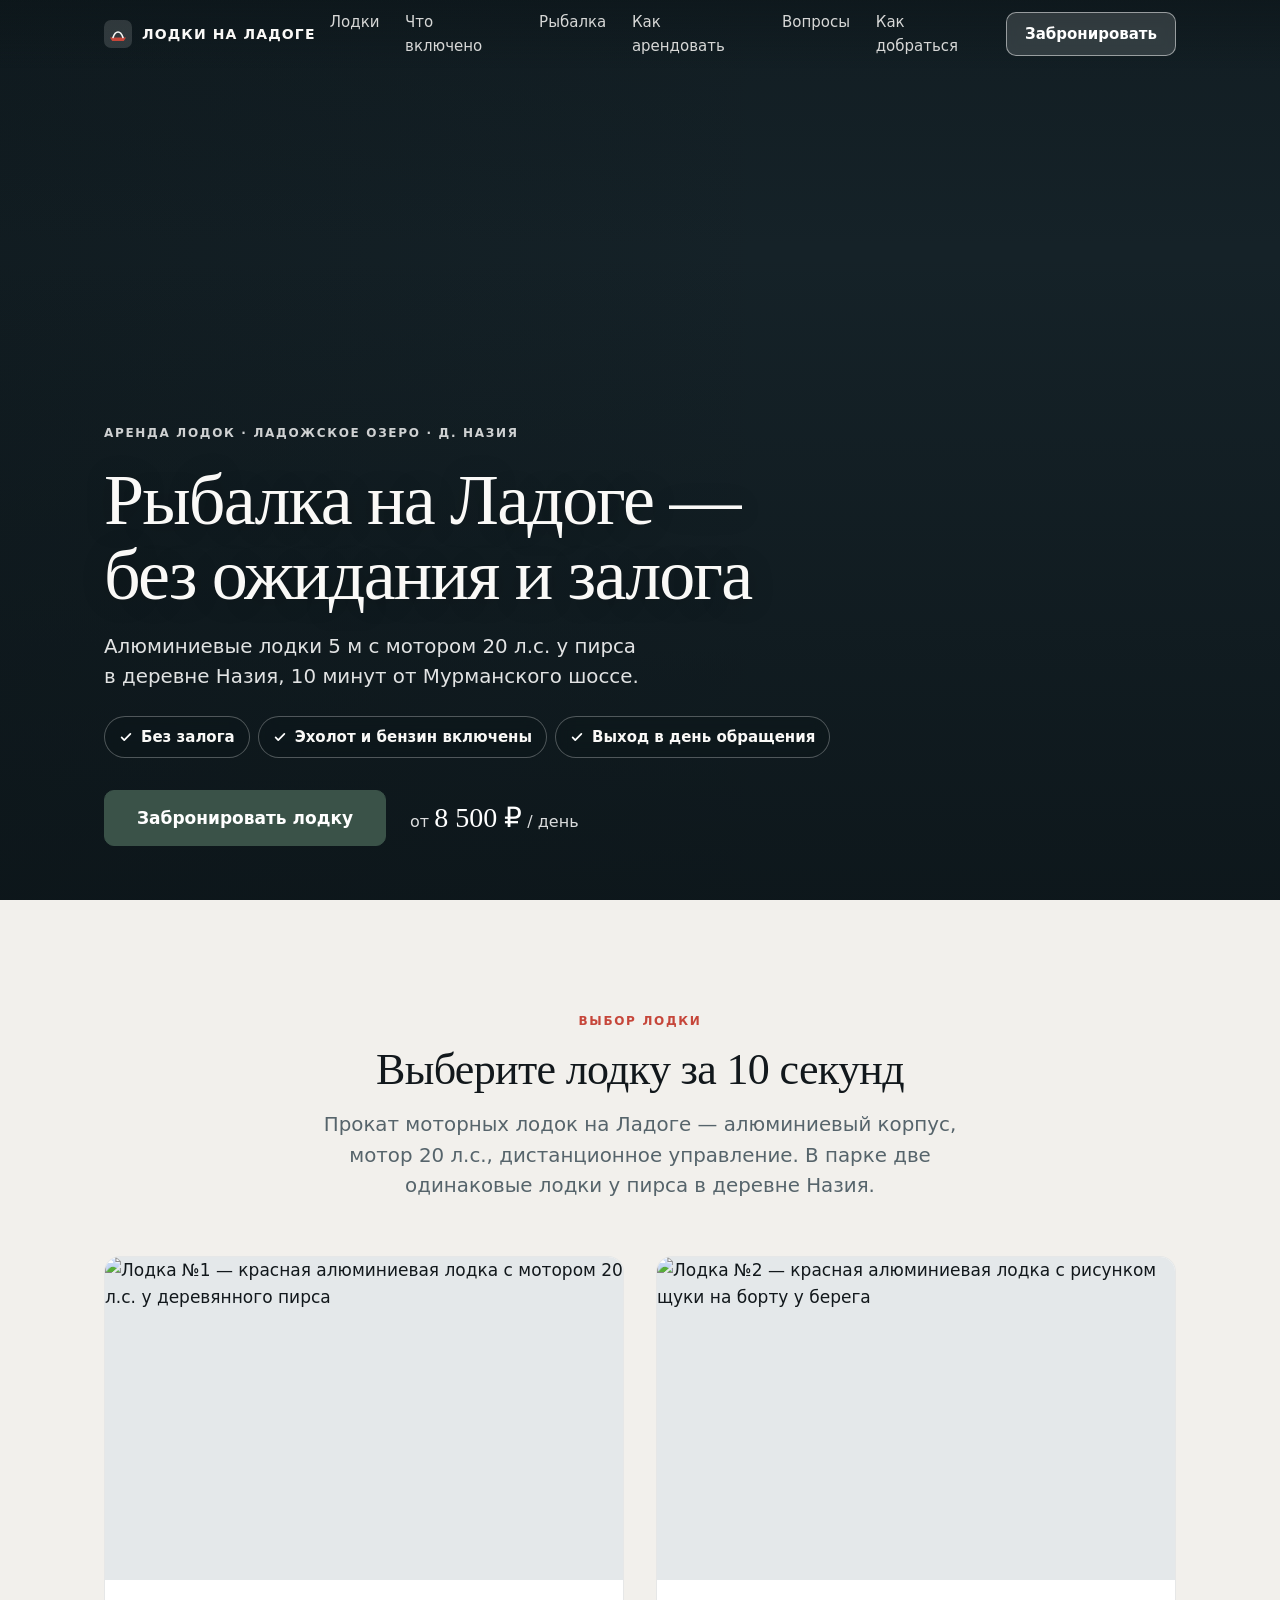
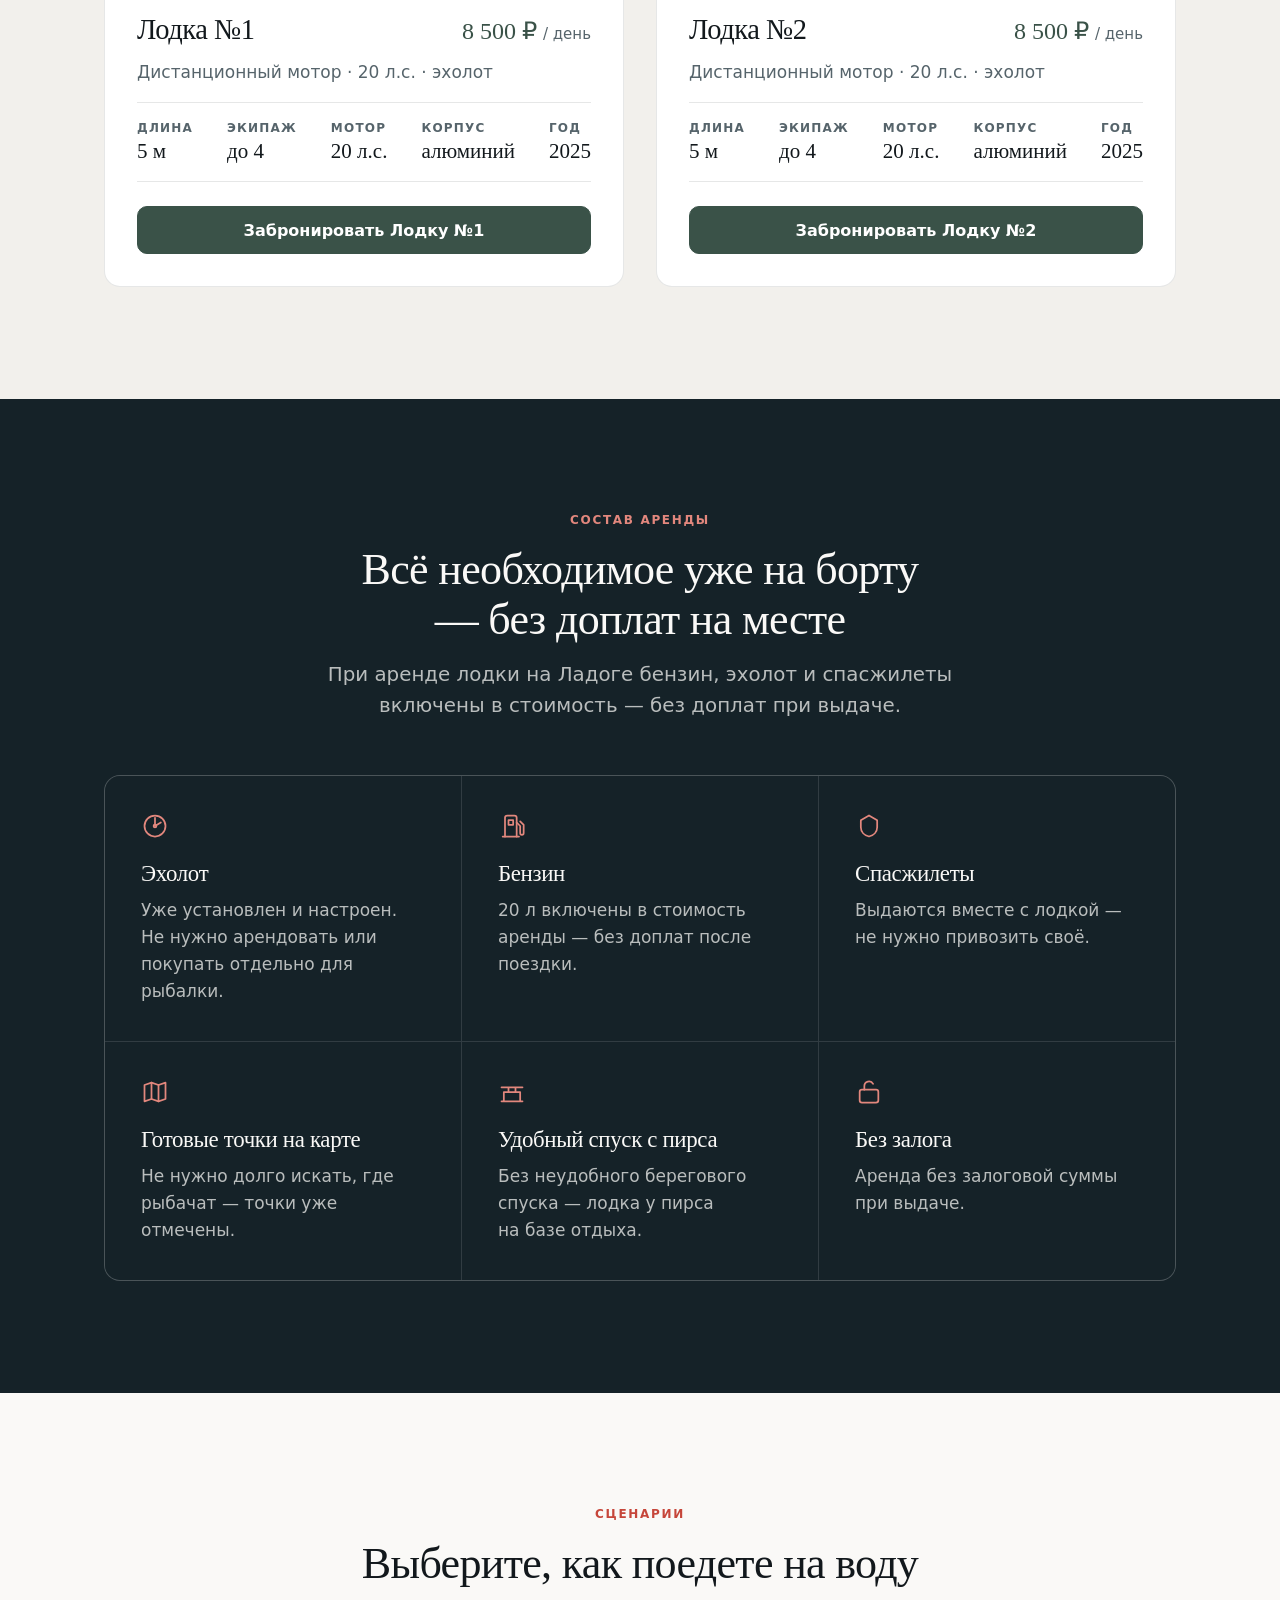
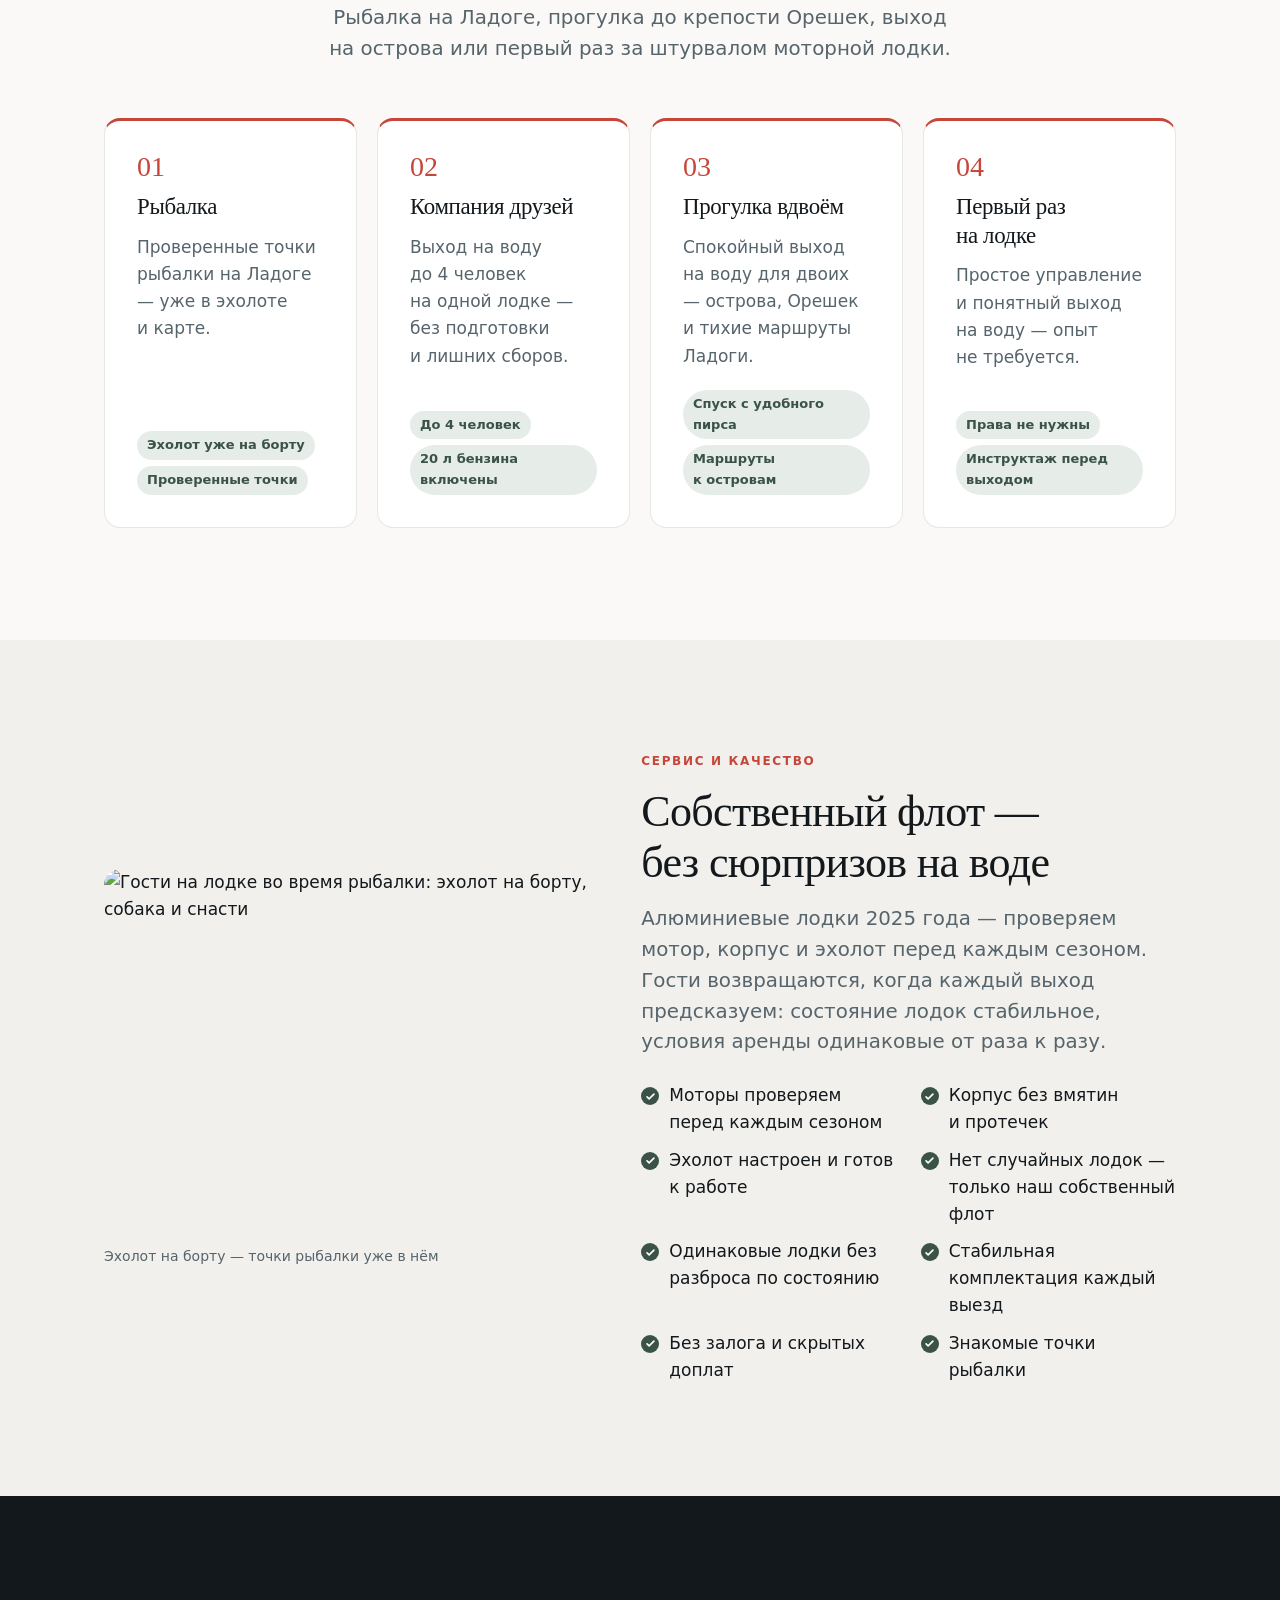
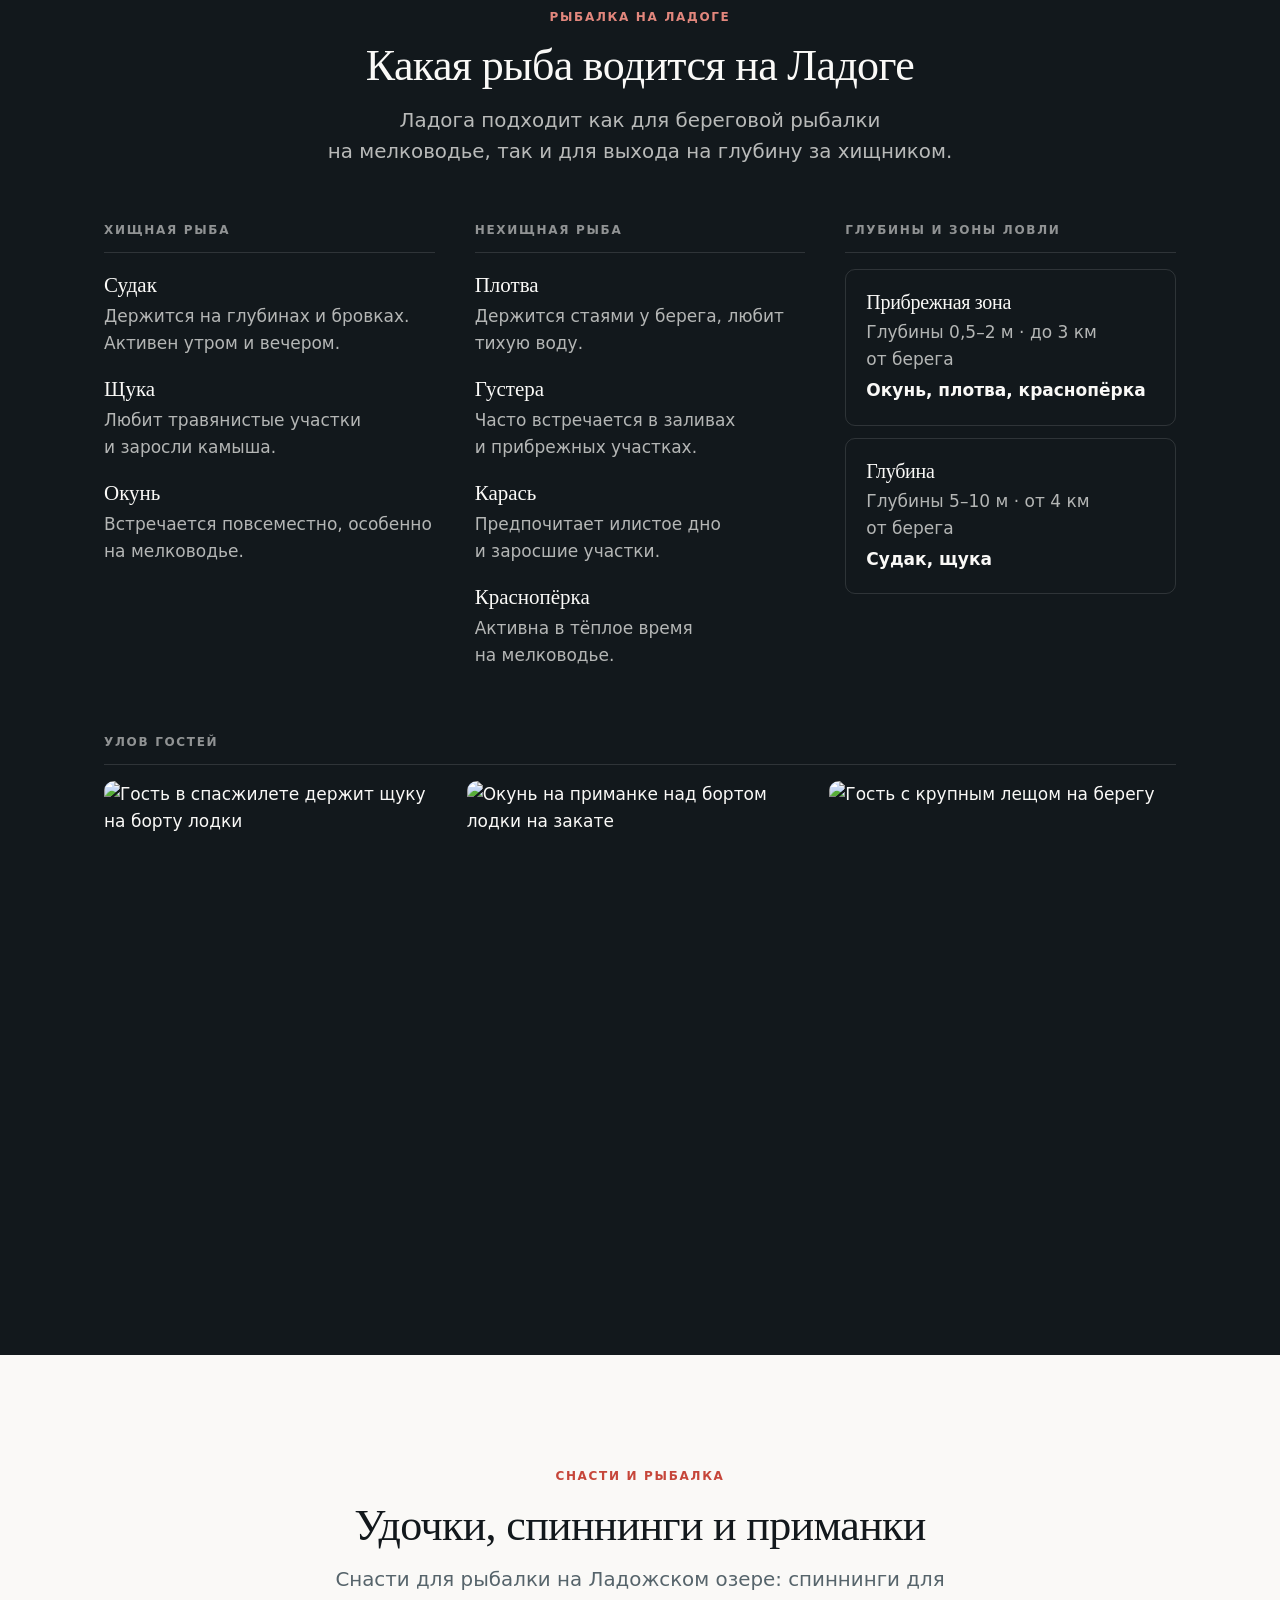
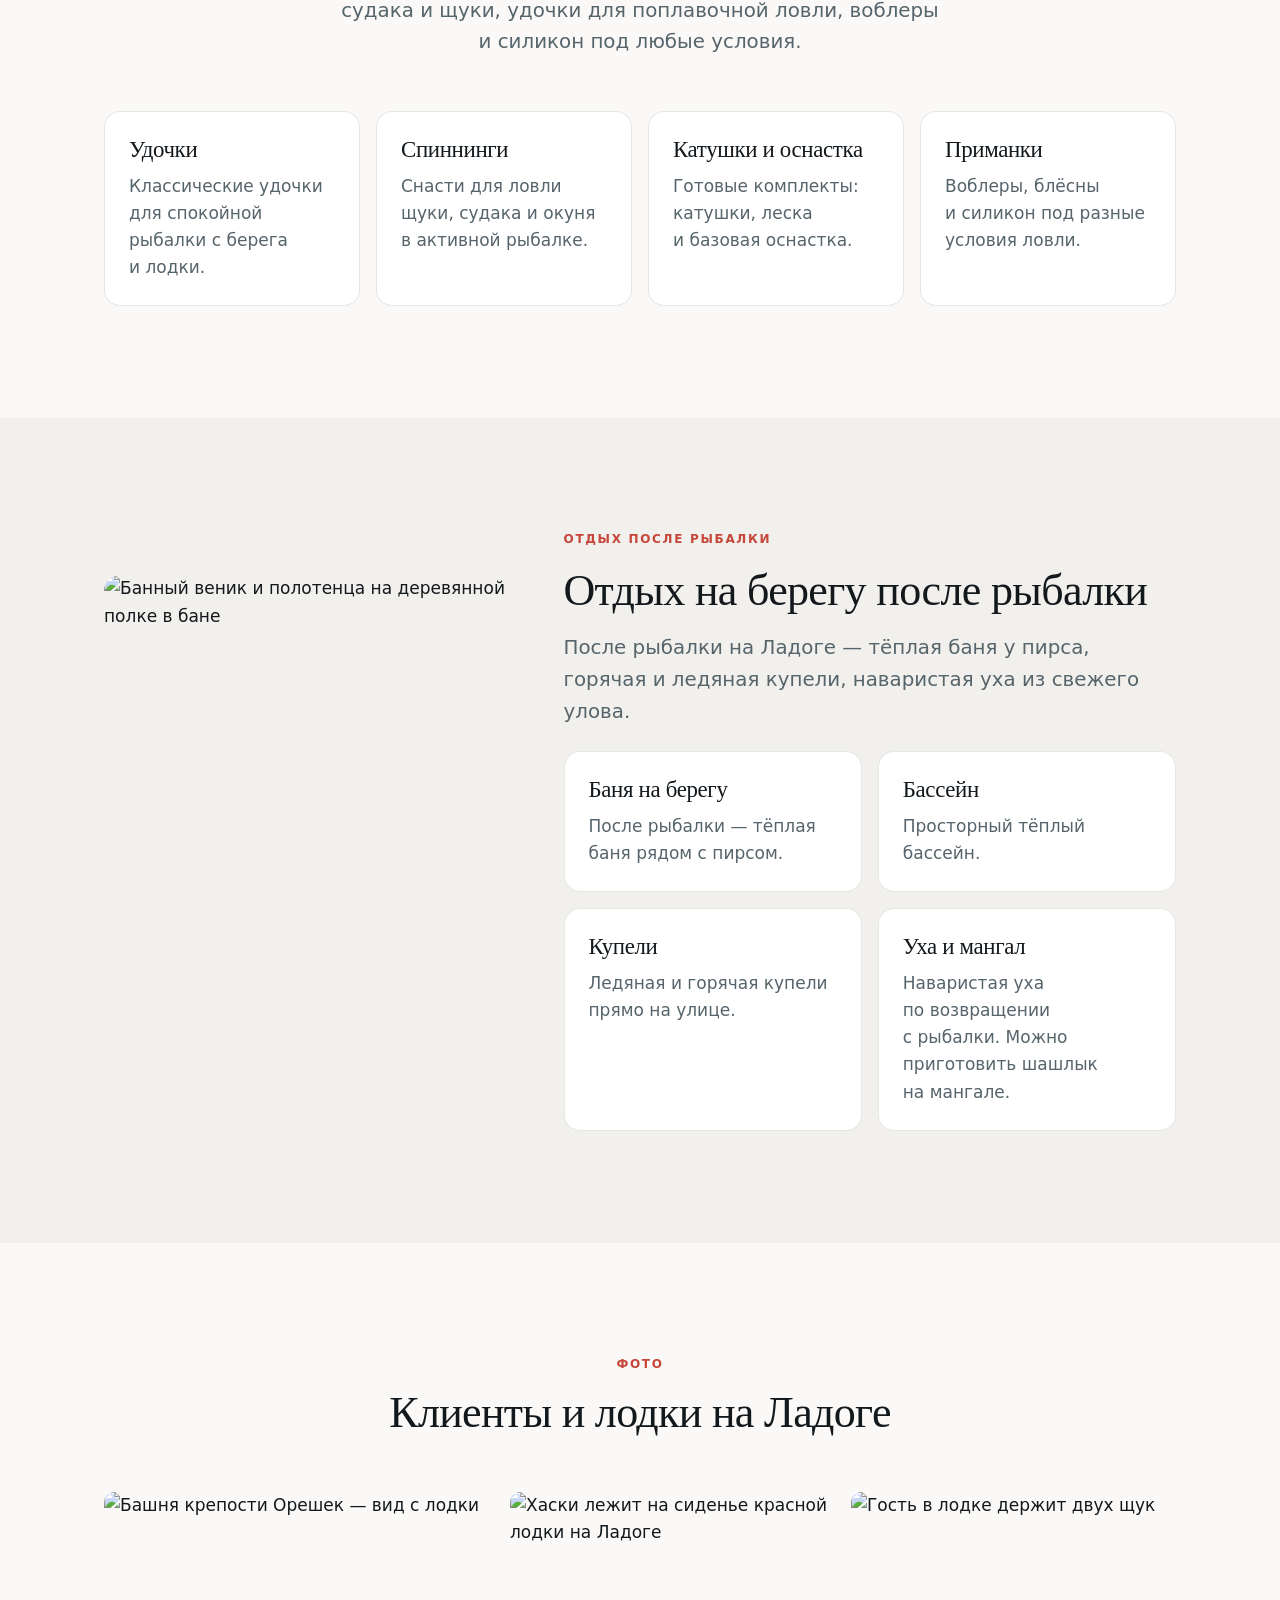
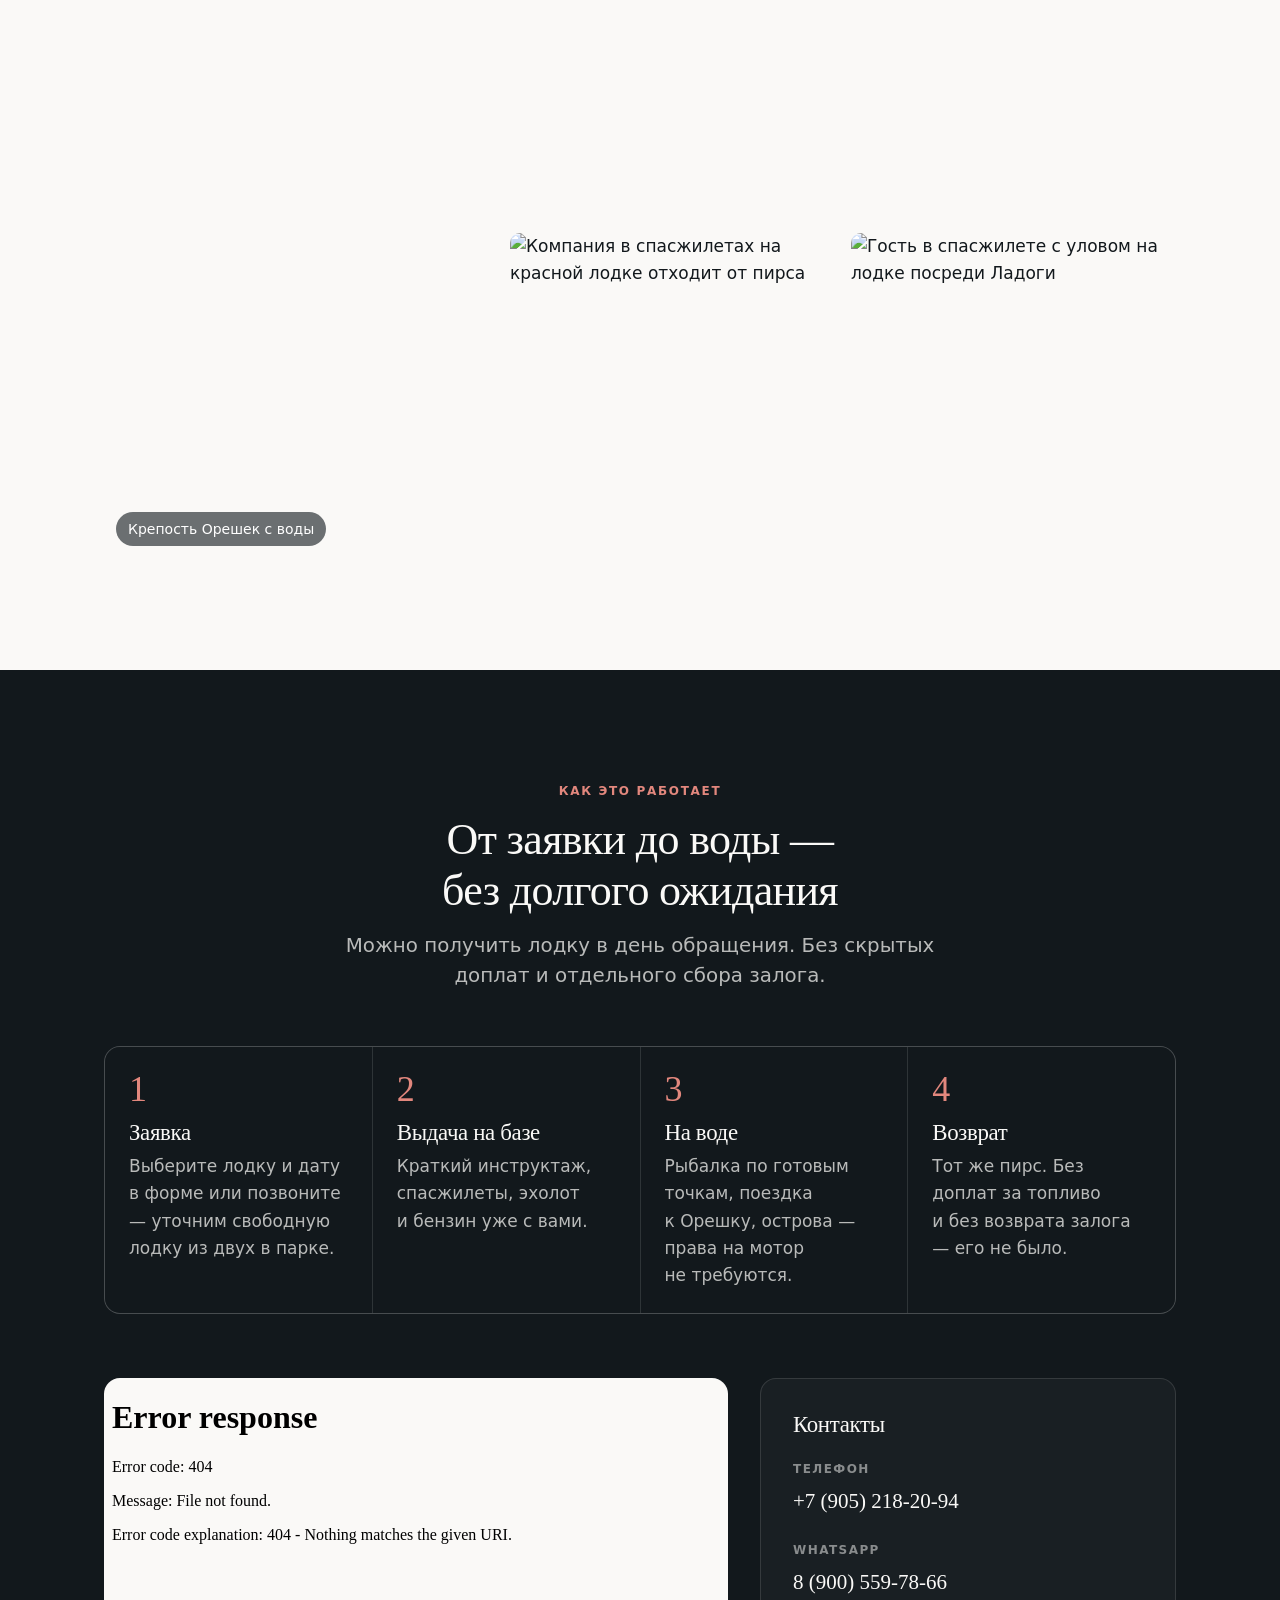
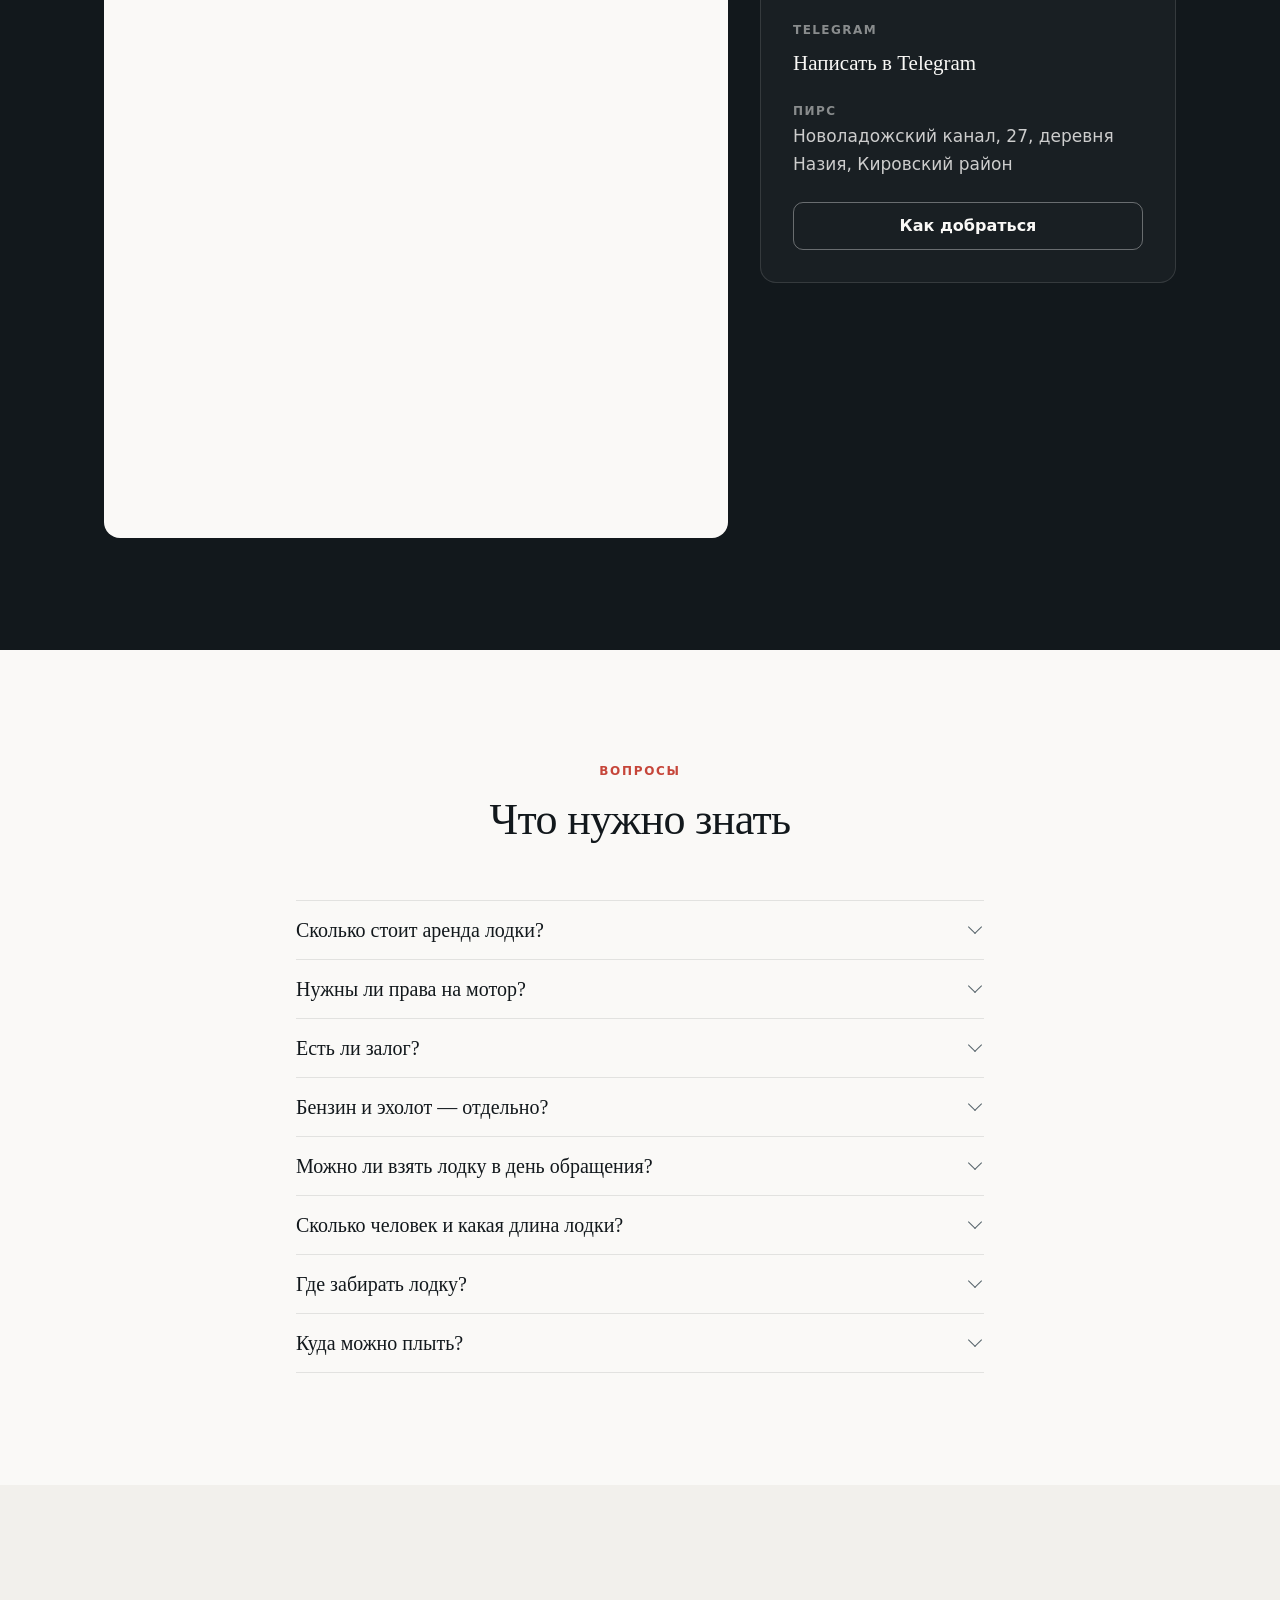
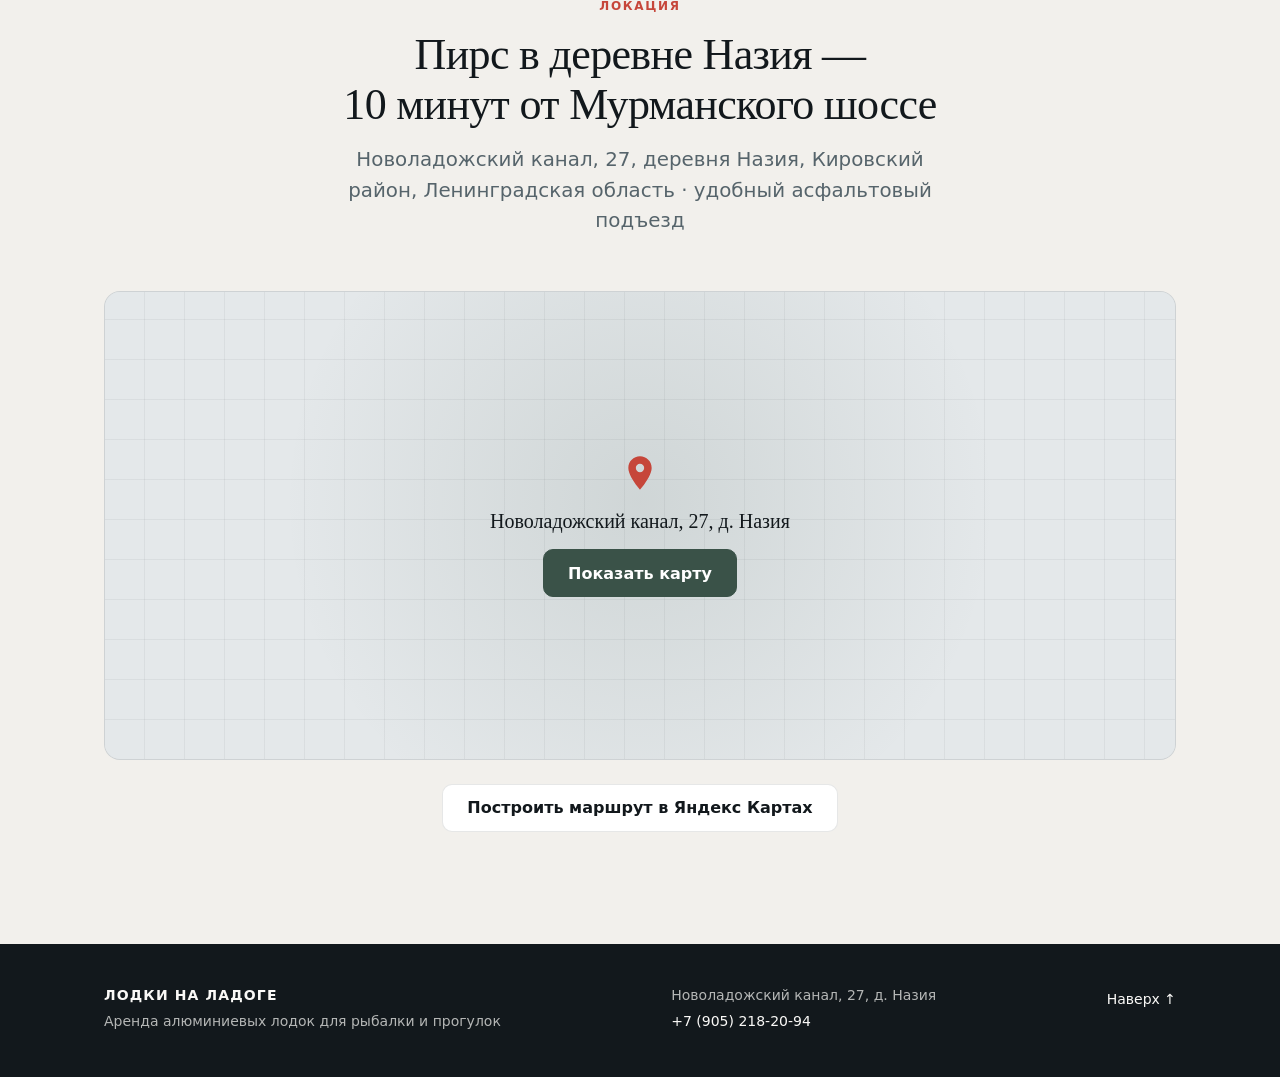
==== commit 37754c94: "Rebuild page: clear offer, trust, SEO, mobile sticky CTA, performance - hero: offer + 3 fear-killers" ====
--- a/index.html
+++ b/index.html
@@ -2,34 +2,39 @@
 <html lang="ru">
 <head>
   <meta charset="UTF-8">
-  <meta name="viewport" content="width=device-width, initial-scale=1.0">
-
-  <!-- SEO: основные мета-теги -->
-  <title>Аренда лодки на Ладоге — прокат моторных лодок без залога | Назия, Кировский район</title>
-  <meta name="description" content="Аренда моторной лодки на Ладожском озере. Алюминиевые лодки 5 м, мотор 20 л.с., эхолот и бензин включены, без залога. Рыбалка, прогулки, острова. Выход в день обращения. 10 минут от Мурманского шоссе.">
-  <meta name="keywords" content="аренда лодки на Ладоге, прокат лодки Ладога, рыбалка на Ладожском озере, аренда моторной лодки без залога, прокат лодок Кировский район, аренда лодки Назия, лодка напрокат Ладога, рыбалка Ладога без залога, прокат моторной лодки Ленинградская область">
+  <meta name="viewport" content="width=device-width, initial-scale=1">
+
+  <title>Аренда лодки на Ладоге для рыбалки — без залога, с эхолотом | Назия</title>
+  <meta name="description" content="Прокат моторных лодок на Ладоге в деревне Назия: алюминий 5 м, мотор 20 л.с., эхолот и 20 л бензина включены, без залога. 8 500 ₽ в день, выход в день обращения.">
   <meta name="robots" content="index, follow">
   <link rel="canonical" href="https://lodki-ladoga.ru/">
-
-  <!-- Open Graph (ВКонтакте, Telegram, соцсети) -->
+  <meta name="theme-color" content="#12181c">
+  <link rel="icon" href="favicon.svg" type="image/svg+xml">
+
   <meta property="og:type" content="website">
-  <meta property="og:title" content="Аренда лодки на Ладоге — без залога, бензин включён">
-  <meta property="og:description" content="Моторные лодки 5 м, 20 л.с. Эхолот и бензин в аренде. Рыбалка, острова, крепость Орешек. Выход в день обращения. Назия, 10 мин от Мурманского шоссе.">
-  <meta property="og:image" content="https://lodki-ladoga.ru/hero.jpg">
-  <meta property="og:url" content="https://lodki-ladoga.ru/">
   <meta property="og:locale" content="ru_RU">
   <meta property="og:site_name" content="Лодки на Ладоге">
-
-  <!-- Schema.org: LocalBusiness -->
+  <meta property="og:title" content="Аренда лодки на Ладоге — без залога, эхолот и бензин включены">
+  <meta property="og:description" content="Алюминиевые лодки 5 м, мотор 20 л.с. Рыбалка, острова, крепость Орешек. 8 500 ₽ в день. Деревня Назия, 10 минут от Мурманского шоссе.">
+  <meta property="og:url" content="https://lodki-ladoga.ru/">
+  <meta property="og:image" content="https://lodki-ladoga.ru/img/og-image.jpg">
+  <meta property="og:image:width" content="1200">
+  <meta property="og:image:height" content="630">
+  <meta property="og:image:alt" content="Красная алюминиевая лодка на Ладоге в утреннем тумане">
+  <meta name="twitter:card" content="summary_large_image">
+
   <script type="application/ld+json">
   {
     "@context": "https://schema.org",
     "@type": "LocalBusiness",
+    "@id": "https://lodki-ladoga.ru/#business",
     "name": "Лодки на Ладоге",
-    "description": "Аренда алюминиевых моторных лодок на Ладожском озере. Мотор 20 л.с., эхолот, бензин и спасжилеты включены. Без залога.",
+    "description": "Аренда алюминиевых моторных лодок на Ладожском озере для рыбалки и прогулок. Мотор 20 л.с., эхолот, 20 л бензина и спасжилеты включены. Без залога.",
     "url": "https://lodki-ladoga.ru/",
-    "image": "https://lodki-ladoga.ru/hero.jpg",
+    "image": "https://lodki-ladoga.ru/img/og-image.jpg",
     "telephone": "+79052182094",
+    "priceRange": "8 500 ₽",
+    "currenciesAccepted": "RUB",
     "address": {
       "@type": "PostalAddress",
       "streetAddress": "Новоладожский канал, 27",
@@ -39,59 +44,64 @@
     },
     "geo": {
       "@type": "GeoCoordinates",
-      "latitude": 59.9053,
-      "longitude": 31.2044
+      "latitude": 59.898749,
+      "longitude": 31.356964
     },
-    "openingHoursSpecification": {
-      "@type": "OpeningHoursSpecification",
-      "dayOfWeek": ["Monday","Tuesday","Wednesday","Thursday","Friday","Saturday","Sunday"],
-      "opens": "07:00",
-      "closes": "21:00"
-    },
-    "priceRange": "от 3500 ₽/день",
-    "hasOfferCatalog": {
-      "@type": "OfferCatalog",
-      "name": "Аренда лодок",
-      "itemListElement": [
-        {
-          "@type": "Offer",
-          "itemOffered": {
-            "@type": "Service",
-            "name": "Аренда моторной лодки на Ладоге",
-            "description": "Алюминиевая лодка 5 м, мотор 20 л.с., эхолот, бензин, спасжилеты — всё включено. Без залога."
-          },
-          "price": "3500",
-          "priceCurrency": "RUB"
-        }
-      ]
+    "hasMap": "https://yandex.ru/maps/?pt=31.356964,59.898749&z=16&l=map",
+    "makesOffer": {
+      "@type": "Offer",
+      "name": "Аренда моторной лодки на Ладоге на день",
+      "description": "Алюминиевая лодка 5 м, до 4 человек, мотор 20 л.с., эхолот, 20 л бензина, спасжилеты. Без залога.",
+      "price": "8500",
+      "priceCurrency": "RUB"
     }
   }
   </script>
-
-  <link rel="preconnect" href="https://fonts.googleapis.com">
-  <link rel="preconnect" href="https://fonts.gstatic.com" crossorigin>
-  <link href="https://fonts.googleapis.com/css2?family=DM+Sans:ital,opsz,wght@0,9..40,400;0,9..40,500;0,9..40,600&family=Newsreader:ital,opsz,wght@0,6..72,400;0,6..72,500;0,6..72,600;1,6..72,400&display=swap" rel="stylesheet">
+  <script type="application/ld+json">
+  {
+    "@context": "https://schema.org",
+    "@type": "FAQPage",
+    "mainEntity": [
+      {"@type": "Question", "name": "Сколько стоит аренда лодки?", "acceptedAnswer": {"@type": "Answer", "text": "8 500 ₽ за день. Бензин (20 л), эхолот и спасжилеты входят в стоимость, залога нет."}},
+      {"@type": "Question", "name": "Нужны ли права на мотор?", "acceptedAnswer": {"@type": "Answer", "text": "Нет. Права на мотор для аренды не требуются."}},
+      {"@type": "Question", "name": "Есть ли залог?", "acceptedAnswer": {"@type": "Answer", "text": "Залога нет — аренда без залоговой суммы при выдаче."}},
+      {"@type": "Question", "name": "Бензин и эхолот — отдельно?", "acceptedAnswer": {"@type": "Answer", "text": "Нет. Бензин, эхолот и спасжилеты входят в аренду."}},
+      {"@type": "Question", "name": "Можно ли взять лодку в день обращения?", "acceptedAnswer": {"@type": "Answer", "text": "Да, можно получить лодку в день обращения — уточните свободную из двух при бронировании."}},
+      {"@type": "Question", "name": "Сколько человек и какая длина лодки?", "acceptedAnswer": {"@type": "Answer", "text": "Длина 5 метров, до 4 человек. В парке 2 одинаковые лодки."}},
+      {"@type": "Question", "name": "Где забирать лодку?", "acceptedAnswer": {"@type": "Answer", "text": "У пирса на базе отдыха: Новоладожский канал, 27, деревня Назия. Удобный спуск с пирса, рыболовные точки рядом."}},
+      {"@type": "Question", "name": "Куда можно плыть?", "acceptedAnswer": {"@type": "Answer", "text": "До крепости Орешек, на острова, на рыбалку по готовым точкам на карте."}}
+    ]
+  }
+  </script>
+
+  <link rel="preload" href="fonts/manrope-cyrillic-wght-normal.woff2" as="font" type="font/woff2" crossorigin>
+  <link rel="preload" href="fonts/source-serif-4-cyrillic-wght-normal.woff2" as="font" type="font/woff2" crossorigin>
+  <link rel="preload" href="img/hero-poster-1280.webp" as="image" type="image/webp" media="(min-width: 700px)" fetchpriority="high">
+  <link rel="preload" href="img/hero-poster-640.webp" as="image" type="image/webp" media="(max-width: 699px)" fetchpriority="high">
   <link rel="stylesheet" href="style.css">
+  <script src="config.js"></script>
 </head>
-<body class="page">
+<body>
   <a class="skip-link" href="#main">К содержанию</a>
 
   <header class="site-header" id="top">
     <div class="container site-header__inner">
-      <a class="logo" href="#top" aria-label="Лодки на Ладоге — на главную">
-        <span class="logo__mark" aria-hidden="true"></span>
+      <a class="logo" href="#top" aria-label="Лодки на Ладоге — наверх">
+        <svg class="logo__mark" viewBox="0 0 28 28" aria-hidden="true"><rect width="28" height="28" rx="7" fill="currentColor"/><path d="M6 17.5h16l-2.2 3.5H8.2L6 17.5Z" fill="#c6463a"/><path d="M9 17.5c1.2-3.6 3-5.5 5-5.5s3.8 1.9 5 5.5" fill="none" stroke="#faf9f7" stroke-width="1.6" stroke-linecap="round"/></svg>
         <span class="logo__text">Лодки на Ладоге</span>
       </a>
       <nav class="nav" aria-label="Основная навигация">
         <ul class="nav__list">
-          <li><a href="#scenarios">Сценарии</a></li>
           <li><a href="#fleet">Лодки</a></li>
-          <li><a href="#included">Включено</a></li>
-          <li><a href="#process">Аренда</a></li>
+          <li><a href="#included">Что включено</a></li>
+          <li><a href="#fish-guide">Рыбалка</a></li>
+          <li><a href="#process">Как арендовать</a></li>
           <li><a href="#faq">Вопросы</a></li>
+          <li><a href="#map">Как добраться</a></li>
         </ul>
       </nav>
-      <a class="btn btn--primary btn--sm header-cta" href="https://t.me/+79052182094" target="_blank" rel="noopener">Забронировать</a>      <button class="nav-toggle" type="button" aria-expanded="false" aria-controls="mobile-nav" aria-label="Открыть меню">
+      <a class="btn btn--primary btn--sm header-cta" href="#process">Забронировать</a>
+      <button class="nav-toggle" type="button" aria-expanded="false" aria-controls="mobile-nav" aria-label="Открыть меню">
         <span class="nav-toggle__bar"></span>
         <span class="nav-toggle__bar"></span>
       </button>
@@ -99,681 +109,389 @@
     <div class="mobile-nav" id="mobile-nav" hidden>
       <nav aria-label="Мобильная навигация">
         <ul>
-          <li><a href="#scenarios">Сценарии</a></li>
           <li><a href="#fleet">Лодки</a></li>
-          <li><a href="#included">Включено</a></li>
-          <li><a href="#process">Аренда</a></li>
+          <li><a href="#included">Что включено</a></li>
+          <li><a href="#fish-guide">Рыбалка</a></li>
+          <li><a href="#process">Как арендовать</a></li>
           <li><a href="#faq">Вопросы</a></li>
-          <li><a class="btn btn--primary btn--sm header-cta" href="https://t.me/+79052182094" target="_blank" rel="noopener">Забронировать</a></li>
+          <li><a href="#map">Как добраться</a></li>
         </ul>
+        <a class="mobile-nav__phone" href="tel:+79052182094" data-contact="tel">+7 (905) 218-20-94</a>
       </nav>
     </div>
   </header>
 
   <main id="main">
+
     <!-- 1. Hero -->
     <section class="hero" aria-labelledby="hero-title">
-      <div class="hero__backdrop" aria-hidden="true">
-        <video class="hero__video" autoplay muted loop playsinline preload="auto">
-          <source src="./hero.mp4" type="video/mp4">
-          <img class="hero__image" src="./hero.jpg" alt="Алюминиевая лодка у пирса на Ладоге"/>
-        </video>        <div class="hero__scrim"></div>
-        <div class="hero__horizon" aria-hidden="true"></div>
-      </div>
-
-      <div class="hero__inner">
-        <div class="hero__content">
-          <header class="hero__header">
-            <p class="hero__eyebrow">Аренда алюминиевых лодок · Ладога</p>
-            <h1 class="hero__title" id="hero-title">
-              Рыбалка на Ладоге — без ожидания и залога<br />
-            </h1>          </header>
-
-    
-          
-            <p class="hero__location">
-              Аренда лодки на Ладожском озере · деревня Назия, Кировский район · 10 минут от Мурманского шоссе           </p>
-              <div class="hero__inline-stats">
-                <span>Эхолот</span>
-                <span>Бензин включён</span>
-                <span>Моторы 20 л.с.</span>
-                <span>Выход в день обращения</span>
+      <div class="hero__media" aria-hidden="true">
+        <picture>
+          <source media="(max-width: 699px)" srcset="img/hero-poster-640.webp" type="image/webp">
+          <source media="(max-width: 699px)" srcset="img/hero-poster-640.jpg">
+          <source srcset="img/hero-poster-1280.webp" type="image/webp">
+          <img class="hero__poster" src="img/hero-poster-1280.jpg" alt="" width="1280" height="720" fetchpriority="high">
+        </picture>
+        <video class="hero__video" muted loop playsinline preload="none" data-src="hero.mp4" width="1280" height="720"></video>
+        <div class="hero__scrim"></div>
+      </div>
+
+      <div class="container hero__inner">
+        <p class="hero__eyebrow">Аренда лодок · Ладожское озеро · д. Назия</p>
+        <h1 class="hero__title" id="hero-title">Рыбалка на&nbsp;Ладоге&nbsp;— без&nbsp;ожидания и&nbsp;залога</h1>
+        <p class="hero__lead">Алюминиевые лодки 5&nbsp;м с&nbsp;мотором 20&nbsp;л.с. у&nbsp;пирса в&nbsp;деревне Назия, 10&nbsp;минут от&nbsp;Мурманского шоссе.</p>
+
+        <ul class="hero__facts">
+          <li>Без залога</li>
+          <li>Эхолот и бензин включены</li>
+          <li>Выход в день обращения</li>
+        </ul>
+
+        <div class="hero__actions">
+          <a class="btn btn--primary btn--lg" href="#process">Забронировать лодку</a>
+          <p class="hero__price"><span>от</span> <strong>8&nbsp;500&nbsp;₽</strong> <span>/ день</span></p>
+        </div>
+      </div>
+    </section>
+
+    <!-- 2. Fleet -->
+    <section class="section section--pebble" id="fleet" aria-labelledby="fleet-title">
+      <div class="container">
+        <header class="section-header">
+          <p class="eyebrow">Выбор лодки</p>
+          <h2 id="fleet-title">Выберите лодку за&nbsp;10&nbsp;секунд</h2>
+          <p class="section-header__desc">Прокат моторных лодок на&nbsp;Ладоге — алюминиевый корпус, мотор 20&nbsp;л.с., дистанционное управление. В&nbsp;парке две одинаковые лодки у&nbsp;пирса в&nbsp;деревне Назия.</p>
+        </header>
+
+        <div class="fleet-grid">
+          <article class="boat">
+            <picture class="boat__media">
+              <source type="image/webp" srcset="img/boat-1-720.webp 720w, img/boat-1-1312.webp 1312w" sizes="(min-width: 900px) 560px, 100vw">
+              <img src="img/boat-1-720.jpg" srcset="img/boat-1-720.jpg 720w, img/boat-1-1312.jpg 1312w" sizes="(min-width: 900px) 560px, 100vw" width="1312" height="816" loading="lazy" decoding="async" alt="Лодка №1 — красная алюминиевая лодка с мотором 20 л.с. у деревянного пирса">
+            </picture>
+            <div class="boat__body">
+              <div class="boat__head">
+                <h3>Лодка №1</h3>
+                <p class="boat__price">8&nbsp;500&nbsp;₽ <span>/ день</span></p>
               </div>
-
-          <div class="hero__actions">
-            
-            <a class="btn btn--primary hero__btn" href="https://t.me/+79052182094" target="_blank" rel="noopener">Забронировать лодку сегодня</a>
-            <a class="btn btn--ghost-light hero__btn hero__btn--secondary" href="#included">Выбрать лодку</a>
-          </div>
-        </div>
-
-
-   
-    </div>
-</section>
-<section class="section fleet-section" id="fleet" aria-labelledby="fleet-title">
-  <div class="container">
-
-    <header class="fleet-header">
-      <p class="eyebrow">Выбор лодки</p>
-      <h2 id="fleet-title">Выберите лодку за 10 секунд</h2>
-      <p class="fleet-header__desc">Прокат моторных лодок на Ладоге — алюминиевый корпус, мотор 20&nbsp;л.с., дистанционное управление. Размещены у удобного пирса в деревне Назия.</p>
-    </header>
-
-    <article class="fleet-item">      <div class="fleet-item__media">
-        <img src="./boat-1.jpg" alt="Лодка №1 на Ладоге" loading="lazy">
-        <span class="fleet-item__index">01</span>
-      </div>
-      <div class="fleet-item__body">
-        <div class="fleet-item__specs">
-          <div class="fleet-spec">
-            <span class="fleet-spec__label">Длина</span>
-            <strong class="fleet-spec__value">5 м</strong>
-          </div>
-          <div class="fleet-spec">
-            <span class="fleet-spec__label">Экипаж</span>
-            <strong class="fleet-spec__value">до 4</strong>
-          </div>
-          <div class="fleet-spec">
-            <span class="fleet-spec__label">Мотор</span>
-            <strong class="fleet-spec__value">20 л.с.</strong>
-          </div>
-          <div class="fleet-spec">
-            <span class="fleet-spec__label">Корпус</span>
-            <strong class="fleet-spec__value">Алюминий</strong>
-          </div>
-          <div class="fleet-spec">
-            <span class="fleet-spec__label">Год</span>
-            <strong class="fleet-spec__value">2025</strong>
-          </div>
-        </div>
-        <div class="fleet-item__cta">
-          <div class="fleet-item__name">
-            <h3>Лодка №1</h3>
-            <p>Дистанционный мотор · 20 л.с. · эхолот</p>
-    
-          </div>
-          <div class="fleet-item__availability">
-            <span>Доступна сегодня — ближайший выход 14:00</span>
-          </div>
-          <a class="btn btn--primary" href="https://t.me/+79052182094" target="_blank" rel="noopener">Забронировать — от 8 500 ₽/день</a>          
-        </div>
-      </div>
-    </article>
-
-    <article class="fleet-item">    <div class="fleet-item__media">
-        <img src="./boat-2.jpg" alt="Лодка №2 на Ладоге" loading="lazy">
-        <span class="fleet-item__index">02</span>
-      </div>
-      <div class="fleet-item__body">
-        <div class="fleet-item__specs">
-          <div class="fleet-spec">
-            <span class="fleet-spec__label">Длина</span>
-            <strong class="fleet-spec__value">5 м</strong>
-          </div>
-          <div class="fleet-spec">
-            <span class="fleet-spec__label">Экипаж</span>
-            <strong class="fleet-spec__value">до 4</strong>
-          </div>
-          <div class="fleet-spec">
-            <span class="fleet-spec__label">Мотор</span>
-            <strong class="fleet-spec__value">20 л.с.</strong>
-          </div>
-          <div class="fleet-spec">
-            <span class="fleet-spec__label">Корпус</span>
-            <strong class="fleet-spec__value">Алюминий</strong>
-          </div>
-          <div class="fleet-spec">
-            <span class="fleet-spec__label">Год</span>
-            <strong class="fleet-spec__value">2025</strong>
-          </div>
-        </div>
-        <div class="fleet-item__cta">
-          <div class="fleet-item__name">
-            <h3>Лодка №2</h3>
-            <p>Дистанционный мотор · 20 л.с. · эхолот</p>
-          </div>
-          <div class="fleet-item__availability">
-            <span>Доступна завтра — ближайший выход 06:00</span>
-          </div>
-          <a class="btn btn--primary" href="https://t.me/+79052182094" target="_blank" rel="noopener">Забронировать — от 8 500 ₽/день</a>        </div>
-      </div>
-    </article>
-
-  </div>
-</section>
-<!--3. Maintenance / Сервис с фото-фоном -->
-<section class="section" id="maintenance" aria-labelledby="maintenance-title">
-  <div class="container">
-
-    <header class="section-header">
-      <p class="eyebrow">Сервис и качество</p>
-      <h2 id="maintenance-title">Каждая лодка проверяется перед выходом на воду</h2>
-      <p class="section-header__desc">
-        Алюминиевые лодки 2025 года — проверяем мотор, корпус и эхолот перед каждым сезоном. Надёжная техника, без сюрпризов на воде.
-      </p>
-    </header>
-
-    <ul class="maintenance-features">
-      <li>Моторы проверяем перед каждым сезоном</li>
-      <li>Корпус без вмятин и протечек</li>
-      <li>Эхолот настроен и готов к работе</li>
-      <li>Лодки 2025 года</li>
-      <li>Нет случайных лодок — только наш собственный флот</li>
-    </ul>
-
-  </div>
-</section>
+              <p class="boat__sub">Дистанционный мотор · 20&nbsp;л.с. · эхолот</p>
+              <dl class="specs">
+                <div><dt>Длина</dt><dd>5 м</dd></div>
+                <div><dt>Экипаж</dt><dd>до 4</dd></div>
+                <div><dt>Мотор</dt><dd>20 л.с.</dd></div>
+                <div><dt>Корпус</dt><dd>алюминий</dd></div>
+                <div><dt>Год</dt><dd>2025</dd></div>
+              </dl>
+              <a class="btn btn--primary btn--block" href="#process" data-boat="1">Забронировать Лодку №1</a>
+            </div>
+          </article>
+
+          <article class="boat">
+            <picture class="boat__media">
+              <source type="image/webp" srcset="img/boat-2-720.webp 720w, img/boat-2-1312.webp 1312w" sizes="(min-width: 900px) 560px, 100vw">
+              <img src="img/boat-2-720.jpg" srcset="img/boat-2-720.jpg 720w, img/boat-2-1312.jpg 1312w" sizes="(min-width: 900px) 560px, 100vw" width="1312" height="816" loading="lazy" decoding="async" alt="Лодка №2 — красная алюминиевая лодка с рисунком щуки на борту у берега">
+            </picture>
+            <div class="boat__body">
+              <div class="boat__head">
+                <h3>Лодка №2</h3>
+                <p class="boat__price">8&nbsp;500&nbsp;₽ <span>/ день</span></p>
+              </div>
+              <p class="boat__sub">Дистанционный мотор · 20&nbsp;л.с. · эхолот</p>
+              <dl class="specs">
+                <div><dt>Длина</dt><dd>5 м</dd></div>
+                <div><dt>Экипаж</dt><dd>до 4</dd></div>
+                <div><dt>Мотор</dt><dd>20 л.с.</dd></div>
+                <div><dt>Корпус</dt><dd>алюминий</dd></div>
+                <div><dt>Год</dt><dd>2025</dd></div>
+              </dl>
+              <a class="btn btn--primary btn--block" href="#process" data-boat="2">Забронировать Лодку №2</a>
+            </div>
+          </article>
+        </div>
+      </div>
+    </section>
+
+    <!-- 3. Included -->
+    <section class="section section--dark" id="included" aria-labelledby="included-title">
+      <div class="container">
+        <header class="section-header">
+          <p class="eyebrow">Состав аренды</p>
+          <h2 id="included-title">Всё необходимое уже на&nbsp;борту — без доплат на&nbsp;месте</h2>
+          <p class="section-header__desc">При аренде лодки на&nbsp;Ладоге бензин, эхолот и&nbsp;спасжилеты включены в&nbsp;стоимость — без доплат при выдаче.</p>
+        </header>
+
+        <div class="included-grid">
+          <article class="included-item">
+            <svg class="included-item__icon" viewBox="0 0 24 24" aria-hidden="true"><circle cx="12" cy="12" r="9"/><path d="M12 12l5-3M12 12V5"/><circle cx="12" cy="12" r="1.2"/></svg>
+            <h3>Эхолот</h3>
+            <p>Уже установлен и&nbsp;настроен. Не нужно арендовать или покупать отдельно для рыбалки.</p>
+          </article>
+          <article class="included-item">
+            <svg class="included-item__icon" viewBox="0 0 24 24" aria-hidden="true"><path d="M6 21V5a2 2 0 0 1 2-2h6a2 2 0 0 1 2 2v16"/><path d="M4 21h14M9 7h4v4H9zM16 9l3 3v6a1.5 1.5 0 0 0 3 0v-7l-3-3"/></svg>
+            <h3>Бензин</h3>
+            <p>20&nbsp;л включены в&nbsp;стоимость аренды — без доплат после поездки.</p>
+          </article>
+          <article class="included-item">
+            <svg class="included-item__icon" viewBox="0 0 24 24" aria-hidden="true"><path d="M12 3l7 4v6c0 4-3 7-7 8-4-1-7-4-7-8V7l7-4z"/></svg>
+            <h3>Спасжилеты</h3>
+            <p>Выдаются вместе с&nbsp;лодкой — не&nbsp;нужно привозить своё.</p>
+          </article>
+          <article class="included-item">
+            <svg class="included-item__icon" viewBox="0 0 24 24" aria-hidden="true"><path d="M9 4L3 6v14l6-2 6 2 6-2V4l-6 2-6-2z"/><path d="M9 4v14M15 6v14"/></svg>
+            <h3>Готовые точки на&nbsp;карте</h3>
+            <p>Не нужно долго искать, где рыбачат — точки уже отмечены.</p>
+          </article>
+          <article class="included-item">
+            <svg class="included-item__icon" viewBox="0 0 24 24" aria-hidden="true"><path d="M3 20h18M5 20V12h14v8M9 12V8M15 12V8M3 8h18"/></svg>
+            <h3>Удобный спуск с&nbsp;пирса</h3>
+            <p>Без неудобного берегового спуска — лодка у&nbsp;пирса на&nbsp;базе отдыха.</p>
+          </article>
+          <article class="included-item">
+            <svg class="included-item__icon" viewBox="0 0 24 24" aria-hidden="true"><rect x="4" y="10" width="16" height="11" rx="2"/><path d="M8 10V7a4 4 0 0 1 7.5-2"/></svg>
+            <h3>Без залога</h3>
+            <p>Аренда без залоговой суммы при выдаче.</p>
+          </article>
+        </div>
+      </div>
+    </section>
 
     <!-- 4. Scenarios -->
-    <section class="section section--surface" id="scenarios" aria-labelledby="scenarios-title">
+    <section class="section" id="scenarios" aria-labelledby="scenarios-title">
       <div class="container">
         <header class="section-header">
           <p class="eyebrow">Сценарии</p>
-          <h2 id="scenarios-title">Выберите, как поедете на воду</h2>
-          <p class="section-header__desc">Один прокат — рыбалка на Ладоге, прогулка до крепости Орешек, выход на острова или первый раз за штурвалом моторной лодки.</p>
+          <h2 id="scenarios-title">Выберите, как поедете на&nbsp;воду</h2>
+          <p class="section-header__desc">Рыбалка на&nbsp;Ладоге, прогулка до&nbsp;крепости Орешек, выход на&nbsp;острова или первый раз за&nbsp;штурвалом моторной лодки.</p>
         </header>
 
         <div class="scenario-grid">
           <article class="scenario-card">
-            <span class="scenario-card__icon" aria-hidden="true">01</span>
-          
+            <span class="scenario-card__num" aria-hidden="true">01</span>
             <h3>Рыбалка</h3>
-          
-            <p>
-              Проверенные точки рыбалки на Ладоге — уже в эхолоте и карте
-            </p>
-          
-            <ul class="scenario-card__tags">
-              <li>Эхолот уже на борту</li>
-              <li>Проверенные точки</li>
-            </ul>
-          </article>
-
+            <p>Проверенные точки рыбалки на&nbsp;Ладоге — уже в&nbsp;эхолоте и&nbsp;карте.</p>
+            <ul class="tags"><li>Эхолот уже на&nbsp;борту</li><li>Проверенные точки</li></ul>
+          </article>
           <article class="scenario-card">
-            <span class="scenario-card__icon" aria-hidden="true">02</span>
-          
+            <span class="scenario-card__num" aria-hidden="true">02</span>
             <h3>Компания друзей</h3>
-          
-            <p>
-              Выход на воду до 4 человек на одной лодке — без подготовки и лишних сборов
-            </p>
-          
-            <ul class="scenario-card__tags">
-              <li>До 4 человек</li>
-              <li>Бензин 20 л. включён</li>
-            </ul>
-          </article>
-
+            <p>Выход на&nbsp;воду до&nbsp;4&nbsp;человек на&nbsp;одной лодке — без подготовки и&nbsp;лишних сборов.</p>
+            <ul class="tags"><li>До 4 человек</li><li>20&nbsp;л бензина включены</li></ul>
+          </article>
           <article class="scenario-card">
-            <span class="scenario-card__icon" aria-hidden="true">03</span>
-          
+            <span class="scenario-card__num" aria-hidden="true">03</span>
             <h3>Прогулка вдвоём</h3>
-          
-            <p>
-              Спокойный выход на воду для двоих — острова, Орешек и тихие маршруты Ладоги
-            </p>
-          
-            <ul class="scenario-card__tags">
-              <li>Спуск с удобного пирса</li>
-              <li>Маршруты к островам</li>
-            </ul>
-          </article>
-
+            <p>Спокойный выход на&nbsp;воду для двоих — острова, Орешек и&nbsp;тихие маршруты Ладоги.</p>
+            <ul class="tags"><li>Спуск с&nbsp;удобного пирса</li><li>Маршруты к&nbsp;островам</li></ul>
+          </article>
           <article class="scenario-card">
-            <span class="scenario-card__icon" aria-hidden="true">04</span>
-          
-            <h3>Первый раз на лодке</h3>
-          
-            <p>
-              Простое управление и понятный выход на воду — опыт не требуется
-            </p>
-          
-            <ul class="scenario-card__tags">
-              <li>Права не нужны</li>
-              <li>Инструктаж перед выходом</li>
-            </ul>
-          </article>
-        </div>
-      </div>
-    </section>
-
-    <!-- 5. Included -->
-    <section class="section section--dark" id="included" aria-labelledby="included-title">
-      <div class="container">
-        <header class="section-header">
-          <p class="eyebrow">Состав аренды</p>
-          <h2 id="included-title">Всё необходимое уже на борту — без доплат на месте</h2>
-          <p class="section-header__desc section-header__desc--muted">При аренде лодки на Ладоге бензин, эхолот и спасжилеты включены в стоимость — без доплат при выдаче.</p>
-        </header>
-
-        <div class="included-grid">
-          <article class="included-item">
-            <div class="included-item__icon" aria-hidden="true">
-              <svg viewBox="0 0 24 24" fill="none" stroke="currentColor" stroke-width="1.5"><circle cx="12" cy="12" r="9"/><path d="M8 12h8M12 8v8"/></svg>
+            <span class="scenario-card__num" aria-hidden="true">04</span>
+            <h3>Первый раз на&nbsp;лодке</h3>
+            <p>Простое управление и&nbsp;понятный выход на&nbsp;воду — опыт не&nbsp;требуется.</p>
+            <ul class="tags"><li>Права не&nbsp;нужны</li><li>Инструктаж перед выходом</li></ul>
+          </article>
+        </div>
+      </div>
+    </section>
+
+    <!-- 5. Own fleet / care -->
+    <section class="section section--pebble" id="care" aria-labelledby="care-title">
+      <div class="container care">
+        <figure class="care__media">
+          <picture>
+            <source type="image/webp" srcset="img/echo-sounder-640.webp 640w, img/echo-sounder-1200.webp 1200w" sizes="(min-width: 900px) 540px, 100vw">
+            <img src="img/echo-sounder-640.jpg" srcset="img/echo-sounder-640.jpg 640w, img/echo-sounder-1200.jpg 1200w" sizes="(min-width: 900px) 540px, 100vw" width="1200" height="900" loading="lazy" decoding="async" alt="Гости на лодке во время рыбалки: эхолот на борту, собака и снасти">
+          </picture>
+          <figcaption>Эхолот на&nbsp;борту — точки рыбалки уже в&nbsp;нём</figcaption>
+        </figure>
+        <div class="care__body">
+          <p class="eyebrow">Сервис и качество</p>
+          <h2 id="care-title">Собственный флот — без сюрпризов на&nbsp;воде</h2>
+          <p class="care__lead">Алюминиевые лодки 2025&nbsp;года — проверяем мотор, корпус и&nbsp;эхолот перед каждым сезоном. Гости возвращаются, когда каждый выход предсказуем: состояние лодок стабильное, условия аренды одинаковые от&nbsp;раза к&nbsp;разу.</p>
+          <ul class="checklist">
+            <li>Моторы проверяем перед каждым сезоном</li>
+            <li>Корпус без вмятин и&nbsp;протечек</li>
+            <li>Эхолот настроен и&nbsp;готов к&nbsp;работе</li>
+            <li>Нет случайных лодок — только наш собственный флот</li>
+            <li>Одинаковые лодки без разброса по&nbsp;состоянию</li>
+            <li>Стабильная комплектация каждый выезд</li>
+            <li>Без залога и&nbsp;скрытых доплат</li>
+            <li>Знакомые точки рыбалки</li>
+          </ul>
+        </div>
+      </div>
+    </section>
+
+    <!-- 6. Fish guide -->
+    <section class="section section--ink" id="fish-guide" aria-labelledby="fish-title">
+      <div class="container">
+        <header class="section-header">
+          <p class="eyebrow">Рыбалка на Ладоге</p>
+          <h2 id="fish-title">Какая рыба водится на&nbsp;Ладоге</h2>
+          <p class="section-header__desc">Ладога подходит как для береговой рыбалки на&nbsp;мелководье, так и&nbsp;для выхода на&nbsp;глубину за&nbsp;хищником.</p>
+        </header>
+
+        <div class="fish-layout">
+          <div class="fish-col">
+            <p class="fish-label">Хищная рыба</p>
+            <dl class="fish-list">
+              <div><dt>Судак</dt><dd>Держится на&nbsp;глубинах и&nbsp;бровках. Активен утром и&nbsp;вечером.</dd></div>
+              <div><dt>Щука</dt><dd>Любит травянистые участки и&nbsp;заросли камыша.</dd></div>
+              <div><dt>Окунь</dt><dd>Встречается повсеместно, особенно на&nbsp;мелководье.</dd></div>
+            </dl>
+          </div>
+          <div class="fish-col">
+            <p class="fish-label">Нехищная рыба</p>
+            <dl class="fish-list">
+              <div><dt>Плотва</dt><dd>Держится стаями у&nbsp;берега, любит тихую воду.</dd></div>
+              <div><dt>Густера</dt><dd>Часто встречается в&nbsp;заливах и&nbsp;прибрежных участках.</dd></div>
+              <div><dt>Карась</dt><dd>Предпочитает илистое дно и&nbsp;заросшие участки.</dd></div>
+              <div><dt>Краснопёрка</dt><dd>Активна в&nbsp;тёплое время на&nbsp;мелководье.</dd></div>
+            </dl>
+          </div>
+          <div class="fish-col">
+            <p class="fish-label">Глубины и зоны ловли</p>
+            <div class="zone">
+              <h3>Прибрежная зона</h3>
+              <p>Глубины 0,5–2&nbsp;м · до&nbsp;3&nbsp;км от&nbsp;берега</p>
+              <p class="zone__fish">Окунь, плотва, краснопёрка</p>
             </div>
-            <h3>Эхолот</h3>
-            <p>Уже установлен и настроен. Не нужно арендовать или покупать отдельно для рыбалки.</p>
-          </article>
-          <article class="included-item">
-            <div class="included-item__icon" aria-hidden="true">
-              <svg viewBox="0 0 24 24" fill="none" stroke="currentColor" stroke-width="1.5"><path d="M4 14h16l-2 6H6l-2-6z"/><path d="M6 14l2-8h8l2 8"/></svg>
+            <div class="zone">
+              <h3>Глубина</h3>
+              <p>Глубины 5–10&nbsp;м · от&nbsp;4&nbsp;км от&nbsp;берега</p>
+              <p class="zone__fish">Судак, щука</p>
             </div>
-            <h3>Бензин</h3>
-            <p>20 л. включёны в стоимость аренды  — без доплат после поездки.</p>
-          </article>
-          <article class="included-item">
-            <div class="included-item__icon" aria-hidden="true">
-              <svg viewBox="0 0 24 24" fill="none" stroke="currentColor" stroke-width="1.5"><path d="M12 3l7 4v6c0 4-3 7-7 8-4-1-7-4-7-8V7l7-4z"/></svg>
-            </div>
-            <h3>Спасжилеты</h3>
-            <p>Выдаются вместе с лодкой — не нужно привозить своё.</p>
-          </article>
-          <article class="included-item">
-            <div class="included-item__icon" aria-hidden="true">
-              <svg viewBox="0 0 24 24" fill="none" stroke="currentColor" stroke-width="1.5"><path d="M4 6h16v12H4z"/><path d="M8 10h3M13 10h3M8 14h8"/></svg>
-            </div>
-            <h3>Готовые точки на карте</h3>
-            <p>Не нужно долго искать, где рыбачат — точки уже отмечены.</p>
-          </article>
-          <article class="included-item">
-            <div class="included-item__icon" aria-hidden="true">
-              <svg viewBox="0 0 24 24" fill="none" stroke="currentColor" stroke-width="1.5"><path d="M4 20h16"/><path d="M8 20V8l4-4 4 4v12"/></svg>
-            </div>
-            <h3>Удобный спуск с пирса</h3>
-            <p>Без неудобного берегового спуска — лодка у пирса на базе отдыха.</p>
-          </article>
-          <article class="included-item">
-            <div class="included-item__icon" aria-hidden="true">
-              <svg viewBox="0 0 24 24" fill="none" stroke="currentColor" stroke-width="1.5"><path d="M3 12h18"/><path d="M12 3v18"/><circle cx="12" cy="12" r="3"/></svg>
-            </div>
-            <h3>Без залога</h3>
-            <p>Аренда без залоговой суммы при выдаче.</p>
-          </article>
-        </div>
-      </div>
-    </section>
-
- <!-- Trust: повторные клиенты -->
- <section class="section section--trust" id="trust" aria-labelledby="trust-title">
-  <div class="container">
-    <div class="trust-panel">
-      <header class="trust-panel__header">
-        <p class="eyebrow">Повторные клиенты</p>
-        <h2 id="trust-title"><span class="trust-stat">81% </span>гостей берут лодку повторно</h2>            <p class="trust-panel__subtitle">Лодки берут не один раз — а для регулярных выходов на Ладогу</p>
-      </header>
-
-      <p class="trust-panel__lead">Гости возвращаются, когда каждый выход предсказуем: состояние лодок стабильное, нет лотереи качества, условия аренды одинаковые от раза к разу.</p>
-
-      <ul class="trust-list">
-        <li>Одинаковые лодки без разброса по состоянию</li>
-        <li>Стабильная комплектация каждый выезд</li>
-        <li>Без залога и скрытых доплат</li>
-        <li>Быстрый повторный выход на воду</li>
-        <li>Знакомые точки рыбалки</li>
-        <li>Предсказуемый процесс аренды</li>
-      </ul>
-      <div class="trust-reviews">
-
-        <article class="trust-review">
-          <img src="ivan.jpg" alt="Иван, отзыв о аренде лодки">
-          <div>
-            <p>“Брал лодку на выходные — всё чётко. Завели, объяснили, эхолот уже настроен. Вернусь ещё.”</p>
-            <span>Иван, 28 лет, блогер </span>
-          </div>
-        </article>
-      
-        <article class="trust-review">
-          <img src="alexey.jpg" alt="Алексей, отзыв о рыбалке на Ладоге">
-          <div>
-            <p>“Без залога — это реально удобно. Лодка в отличном состоянии, мотор тянет уверенно.”</p>
-            <span>Алексей, 35 лет, предприниматель </span>
-          </div>
-        </article>
-      
-        <article class="trust-review">
-          <img src="dmitry.jpg" alt="Дмитрий, аренда лодки Ладога">
-          <div>
-            <p>“Быстро оформили, вышли в тот же день. Рыбалка получилась отличная.”</p>
-            <span>Дмитрий, 46 лет, менеджер по продажам </span>
-          </div>
-        </article>
-      
-      </div>
-      <a class="btn btn--primary trust-panel__cta" href="https://t.me/+79052182094" target="_blank" rel="noopener">Забронировать лодку</a>  </div>
-</section>
-
-
-
-<!-- 7. Fishing Gear -->
-<section class="section" id="gear" aria-labelledby="gear-title">
-  <div class="container">
-
-    <header class="section-header">
-      <p class="eyebrow">Снасти и рыбалка</p>
-      <h2 id="gear-title">Удочки, спиннинги и приманки</h2>
-      <p class="section-header__desc">
-        Снасти для рыбалки на Ладожском озере: спиннинги для судака и щуки, удочки для поплавочной ловли, воблеры и силикон под любые условия.
-      </p>
-    </header>
-
-    <div class="included-grid">
-
-      <article class="included-item">
-        <h3>Удочки</h3>
-        <p>Классические удочки для спокойной рыбалки с берега и лодки.</p>
-      </article>
-
-      <article class="included-item">
-        <h3>Спиннинги</h3>
-        <p>Снасти для ловли щуки, судака и окуня в активной рыбалке.</p>
-      </article>
-
-      <article class="included-item">
-        <h3>Катушки и оснастка</h3>
-        <p>Готовые комплекты: катушки, леска и базовая оснастка.</p>
-      </article>
-
-      <article class="included-item">
-        <h3>Приманки</h3>
-        <p>Воблеры, блёсны и силикон под разные условия ловли.</p>
-      </article>
-
-    </div>
-
-  </div>
-</section>
-<section class="section section--fish" id="fish-guide" aria-labelledby="fish-title">
-  <div class="container">
-
-    <header class="fish-header">
-      <h2 class="fish-title" id="fish-title">Какая рыба<br>водится на Ладоге</h2>
-      <p class="fish-intro">Ладога подходит как для береговой рыбалки на мелководье, так и для выхода на глубину за хищником.</p>
-    </header>
-
-    <div class="fish-category">
-      <p class="fish-category__label">Хищная рыба</p>
-      <div class="fish-grid fish-grid--3">
-        <article class="fish-card">
-          <div class="fish-card__img">
-            <img src="images/fish-zander.jpg" alt="Судак на Ладоге" loading="lazy">
-          </div>
-          <div class="fish-card__body">
-            <h3 class="fish-card__name">Судак</h3>
-            <p class="fish-card__desc">Держится на глубинах и бровках. Активен утром и вечером.</p>
-          </div>
-        </article>
-        <article class="fish-card">
-          <div class="fish-card__img">
-            <img src="images/fish-pike.jpg" alt="Щука на Ладоге" loading="lazy">
-          </div>
-          <div class="fish-card__body">
-            <h3 class="fish-card__name">Щука</h3>
-            <p class="fish-card__desc">Любит травянистые участки и заросли камыша.</p>
-          </div>
-        </article>
-        <article class="fish-card">
-          <div class="fish-card__img">
-            <img src="images/fish-perch.jpg" alt="Окунь на Ладоге" loading="lazy">
-          </div>
-          <div class="fish-card__body">
-            <h3 class="fish-card__name">Окунь</h3>
-            <p class="fish-card__desc">Встречается повсеместно, особенно на мелководье.</p>
-          </div>
-        </article>
-      </div>
-    </div>
-
-    <div class="fish-category">
-      <p class="fish-category__label">Нехищная рыба</p>
-      <div class="fish-grid fish-grid--4">
-        <article class="fish-card">
-          <div class="fish-card__img">
-            <img src="images/fish-roach.jpg" alt="Плотва на Ладоге" loading="lazy">
-          </div>
-          <div class="fish-card__body">
-            <h3 class="fish-card__name">Плотва</h3>
-            <p class="fish-card__desc">Держится стаями у берега, любит тихую воду.</p>
-          </div>
-        </article>
-        <article class="fish-card">
-          <div class="fish-card__img">
-            <img src="images/fish-bream.jpg" alt="Густера на Ладоге" loading="lazy">
-          </div>
-          <div class="fish-card__body">
-            <h3 class="fish-card__name">Густера</h3>
-            <p class="fish-card__desc">Часто встречается в заливах и прибрежных участках.</p>
-          </div>
-        </article>
-        <article class="fish-card">
-          <div class="fish-card__img">
-            <img src="images/fish-carp.jpg" alt="Карась на Ладоге" loading="lazy">
-          </div>
-          <div class="fish-card__body">
-            <h3 class="fish-card__name">Карась</h3>
-            <p class="fish-card__desc">Предпочитает илистое дно и заросшие участки.</p>
-          </div>
-        </article>
-        <article class="fish-card">
-          <div class="fish-card__img">
-            <img src="images/fish-rudd.jpg" alt="Краснопёрка на Ладоге" loading="lazy">
-          </div>
-          <div class="fish-card__body">
-            <h3 class="fish-card__name">Краснопёрка</h3>
-            <p class="fish-card__desc">Активна в тёплое время на мелководье.</p>
-          </div>
-        </article>
-      </div>
-    </div>
-
-    <div class="fish-zones">
-      <p class="fish-category__label">Глубины и зоны ловли</p>
-      <div class="fish-zones__grid">
-        <div class="fish-zone">
-          <svg class="fish-zone__icon" width="32" height="32" viewBox="0 0 32 32" fill="none">
-            <path d="M4 20 Q10 14 16 20 Q22 26 28 20" stroke="#3a5248" stroke-width="2" fill="none" stroke-linecap="round"/>
-            <path d="M4 14 Q10 8 16 14 Q22 20 28 14" stroke="#3a5248" stroke-width="2" fill="none" stroke-linecap="round" opacity="0.5"/>
-          </svg>
-          <h3 class="fish-zone__name">Прибрежная зона</h3>
-          <ul class="fish-zone__list">
-            <li>Глубины: 0.5–2 м</li>
-            <li>До 3 км от берега</li>
-            <li>Рыба: окунь, плотва, краснопёрка</li>
-          </ul>
-        </div>
-        <div class="fish-zone">
-          <svg class="fish-zone__icon" width="32" height="32" viewBox="0 0 32 32" fill="none">
-            <path d="M4 20 Q10 14 16 20 Q22 26 28 20" stroke="#3a5248" stroke-width="2" fill="none" stroke-linecap="round"/>
-            <path d="M4 14 Q10 8 16 14 Q22 20 28 14" stroke="#3a5248" stroke-width="2" fill="none" stroke-linecap="round"/>
-            <path d="M4 8 Q10 2 16 8 Q22 14 28 8" stroke="#3a5248" stroke-width="2" fill="none" stroke-linecap="round" opacity="0.5"/>
-          </svg>
-          <h3 class="fish-zone__name">Глубина</h3>
-          <ul class="fish-zone__list">
-            <li>Глубины: 5–10 м</li>
-            <li>От 4 км от берега</li>
-            <li>Рыба: судак, щука</li>
-          </ul>
-        </div>
-      </div>
-    </div>
-
-
-
-  </div>
-</section>
-
-    
-
-
-
-   
-<!-- 6. Services -->
-<section class="section" id="services" aria-labelledby="services-title">
-  <div class="container">
-    <header class="section-header">
-      <p class="eyebrow">Отдых после рыбалки</p>
-      <h2 id="services-title">Отдых на берегу после рыбалки</h2>
-      <p class="section-header__desc">
-        После рыбалки на Ладоге — тёплая баня у пирса, горячая и ледяная купели, наваристая уха из свежего улова.
-      </p>
-    </header>
-
-    <div class="included-grid">
-
-      <article class="included-item">
-        <h3>Баня на берегу</h3>
-        <p>После рыбалки — тёплая баня рядом с пирсом.</p>
-      </article>
-
-      <article class="included-item">
-        <h3>Бассейн</h3>
-        <p>Просторный теплый бассейн.</p>
-      </article>
-
-      <article class="included-item">
-        <h3>Купели</h3>
-        <p> Ледяная и горячая купели прямо на улице </p>
-      </article>
-
-      <article class="included-item">
-        <h3>Наваристая уха по возвращении с рыбалки</h3>
-        <p>Можно приготовить шашлык на мангале.</p>
-      </article>
-
-    </div>
-  </div>
-</section>
-   
-    <!-- 7. Gallery -->
-    <section class="section section--surface" id="gallery" aria-labelledby="gallery-title">
+          </div>
+        </div>
+
+        <div class="catches">
+          <p class="fish-label">Улов гостей</p>
+          <div class="catches__grid">
+            <figure>
+              <picture>
+                <source type="image/webp" srcset="img/catch-pike-2-600.webp">
+                <img src="img/catch-pike-2-600.jpg" width="600" height="800" loading="lazy" decoding="async" alt="Гость в спасжилете держит щуку на борту лодки">
+              </picture>
+            </figure>
+            <figure>
+              <picture>
+                <source type="image/webp" srcset="img/catch-perch-600.webp">
+                <img src="img/catch-perch-600.jpg" width="600" height="801" loading="lazy" decoding="async" alt="Окунь на приманке над бортом лодки на закате">
+              </picture>
+            </figure>
+            <figure>
+              <picture>
+                <source type="image/webp" srcset="img/catch-bream-600.webp">
+                <img src="img/catch-bream-600.jpg" width="600" height="800" loading="lazy" decoding="async" alt="Гость с крупным лещом на берегу">
+              </picture>
+            </figure>
+          </div>
+        </div>
+      </div>
+    </section>
+
+    <!-- 7. Gear -->
+    <section class="section" id="gear" aria-labelledby="gear-title">
+      <div class="container">
+        <header class="section-header">
+          <p class="eyebrow">Снасти и рыбалка</p>
+          <h2 id="gear-title">Удочки, спиннинги и&nbsp;приманки</h2>
+          <p class="section-header__desc">Снасти для рыбалки на&nbsp;Ладожском озере: спиннинги для судака и&nbsp;щуки, удочки для поплавочной ловли, воблеры и&nbsp;силикон под любые условия.</p>
+        </header>
+        <div class="card-grid card-grid--4">
+          <article class="card"><h3>Удочки</h3><p>Классические удочки для спокойной рыбалки с&nbsp;берега и&nbsp;лодки.</p></article>
+          <article class="card"><h3>Спиннинги</h3><p>Снасти для ловли щуки, судака и&nbsp;окуня в&nbsp;активной рыбалке.</p></article>
+          <article class="card"><h3>Катушки и&nbsp;оснастка</h3><p>Готовые комплекты: катушки, леска и&nbsp;базовая оснастка.</p></article>
+          <article class="card"><h3>Приманки</h3><p>Воблеры, блёсны и&nbsp;силикон под разные условия ловли.</p></article>
+        </div>
+      </div>
+    </section>
+
+    <!-- 8. Services -->
+    <section class="section section--pebble" id="services" aria-labelledby="services-title">
+      <div class="container services">
+        <figure class="services__media">
+          <picture>
+            <source type="image/webp" srcset="img/banya-640.webp">
+            <img src="img/banya-640.jpg" width="640" height="959" loading="lazy" decoding="async" alt="Банный веник и полотенца на деревянной полке в бане">
+          </picture>
+        </figure>
+        <div class="services__body">
+          <p class="eyebrow">Отдых после рыбалки</p>
+          <h2 id="services-title">Отдых на&nbsp;берегу после рыбалки</h2>
+          <p class="services__lead">После рыбалки на&nbsp;Ладоге — тёплая баня у&nbsp;пирса, горячая и&nbsp;ледяная купели, наваристая уха из&nbsp;свежего улова.</p>
+          <div class="card-grid card-grid--2">
+            <article class="card"><h3>Баня на&nbsp;берегу</h3><p>После рыбалки — тёплая баня рядом с&nbsp;пирсом.</p></article>
+            <article class="card"><h3>Бассейн</h3><p>Просторный тёплый бассейн.</p></article>
+            <article class="card"><h3>Купели</h3><p>Ледяная и&nbsp;горячая купели прямо на&nbsp;улице.</p></article>
+            <article class="card"><h3>Уха и&nbsp;мангал</h3><p>Наваристая уха по&nbsp;возвращении с&nbsp;рыбалки. Можно приготовить шашлык на&nbsp;мангале.</p></article>
+          </div>
+        </div>
+      </div>
+    </section>
+
+    <!-- 9. Gallery -->
+    <section class="section" id="gallery" aria-labelledby="gallery-title">
       <div class="container">
         <header class="section-header">
           <p class="eyebrow">Фото</p>
-          <h2 id="gallery-title">Клиенты и лодки на Ладоге</h2>
-  
-        </header>
-
-        <div class="gallery-grid">
-
-          <figure class="gallery-item">
-            <img src="./board-view.jpg" alt="Вид с лодки на Ладоге">
+          <h2 id="gallery-title">Клиенты и&nbsp;лодки на&nbsp;Ладоге</h2>
+        </header>
+        <div class="gallery">
+          <figure class="gallery__item gallery__item--tall">
+            <picture>
+              <source type="image/webp" srcset="img/oreshek-boat-600.webp 600w, img/oreshek-boat-959.webp 959w" sizes="(min-width: 900px) 400px, 100vw">
+              <img src="img/oreshek-boat-600.jpg" srcset="img/oreshek-boat-600.jpg 600w, img/oreshek-boat-959.jpg 959w" sizes="(min-width: 900px) 400px, 100vw" width="959" height="1280" loading="lazy" decoding="async" alt="Башня крепости Орешек — вид с лодки">
+            </picture>
+            <figcaption>Крепость Орешек с&nbsp;воды</figcaption>
           </figure>
-        
-          <figure class="gallery-item">
-            <img src="./fishfinder.jpg" alt="Рыбалка с эхолотом">
+          <figure class="gallery__item">
+            <picture>
+              <source type="image/webp" srcset="img/board-view-640.webp 640w, img/board-view-1200.webp 1200w" sizes="(min-width: 900px) 400px, 50vw">
+              <img src="img/board-view-640.jpg" srcset="img/board-view-640.jpg 640w, img/board-view-1200.jpg 1200w" sizes="(min-width: 900px) 400px, 50vw" width="1200" height="900" loading="lazy" decoding="async" alt="Хаски лежит на сиденье красной лодки на Ладоге">
+            </picture>
           </figure>
-        
-          <figure class="gallery-item">
-            <img src="./company.jpg" alt="Компания на лодке">
+          <figure class="gallery__item">
+            <picture>
+              <source type="image/webp" srcset="img/catch-pike-600.webp 600w, img/catch-pike-959.webp 959w" sizes="(min-width: 900px) 400px, 50vw">
+              <img src="img/catch-pike-600.jpg" srcset="img/catch-pike-600.jpg 600w, img/catch-pike-959.jpg 959w" sizes="(min-width: 900px) 400px, 50vw" width="959" height="1280" loading="lazy" decoding="async" alt="Гость в лодке держит двух щук">
+            </picture>
           </figure>
-        
-          <figure class="gallery-item">
-            <img src="./pier.jpg" alt="Пирс и спуск">
+          <figure class="gallery__item">
+            <picture>
+              <source type="image/webp" srcset="img/oreshek-route-640.webp 640w, img/oreshek-route-1200.webp 1200w" sizes="(min-width: 900px) 400px, 50vw">
+              <img src="img/oreshek-route-640.jpg" srcset="img/oreshek-route-640.jpg 640w, img/oreshek-route-1200.jpg 1200w" sizes="(min-width: 900px) 400px, 50vw" width="1200" height="900" loading="lazy" decoding="async" alt="Компания в спасжилетах на красной лодке отходит от пирса">
+            </picture>
           </figure>
-        
-          <figure class="gallery-item">
-            <img src="./oreshek-route.jpg" alt="Маршрут к Орешку">
+          <figure class="gallery__item">
+            <picture>
+              <source type="image/webp" srcset="img/catch-perch-boat-600.webp 600w, img/catch-perch-boat-959.webp 959w" sizes="(min-width: 900px) 400px, 50vw">
+              <img src="img/catch-perch-boat-600.jpg" srcset="img/catch-perch-boat-600.jpg 600w, img/catch-perch-boat-959.jpg 959w" sizes="(min-width: 900px) 400px, 50vw" width="959" height="1280" loading="lazy" decoding="async" alt="Гость в спасжилете с уловом на лодке посреди Ладоги">
+            </picture>
           </figure>
-        
-          <figure class="gallery-item">
-            <img src="./islands-transfer.jpg" alt="Транспорт до островов">
-          </figure>
-        
-        </div>
-
-    </section>
-
-    <!-- 8. FAQ -->
-    <section class="section" id="faq" aria-labelledby="faq-title">
-      <div class="container container--narrow">
-        <header class="section-header">
-          <p class="eyebrow">Вопросы</p>
-          <h2 id="faq-title">Что нужно знать</h2>
-        </header>
-
-        <div class="faq-list">
-          <details class="faq-item">
-            <summary>Нужны ли права на мотор?</summary>
-            <p>Нет. Права на мотор для аренды не требуются.</p>
-          </details>
-          <details class="faq-item">
-            <summary>Есть ли залог?</summary>
-            <p>Залога нет — аренда без залоговой суммы при выдаче.</p>
-          </details>
-          <details class="faq-item">
-            <summary>Бензин и эхолот — отдельно?</summary>
-            <p>Нет. Бензин, эхолот и спасжилеты входят в аренду.</p>
-          </details>
-          <details class="faq-item">
-            <summary>Можно ли взять лодку в день обращения?</summary>
-            <p>Да, можно получить лодку в день обращения — уточните свободную из двух при бронировании.</p>
-          </details>
-          <details class="faq-item">
-            <summary>Сколько человек и какая длина лодки?</summary>
-            <p>Длина 5&nbsp;метров, до 4&nbsp;человек. В парке 2 одинаковые лодки.</p>
-          </details>
-          <details class="faq-item">
-            <summary>Где забирать лодку?</summary>
-            <p>Лодки размещены на базах отдыха. Удобный спуск с пирса, рядом с рыболовными точками.</p>
-          </details>
-          <details class="faq-item">
-            <summary>Куда можно плыть?</summary>
-            <p>До крепости Орешек, на острова как на транспорт, на рыбалку по готовым точкам на карте.</p>
-          </details>
-        </div>
-      </div>
-    </section>
-
-       <!-- 2. Fleet -->
-
-<!-- Map -->
-<section class="section section--surface" id="map" aria-labelledby="map-title">
-  <div class="container">
-    <header class="section-header">
-      <p class="eyebrow">Локация</p>
-      <h2 id="map-title">Аренда лодки рядом с Мурманским шоссе — дер. Назия, Ладога</h2>
-      <p class="section-header__desc">
-        Деревня Назия, Кировский район, Ленинградская область · 10&nbsp;минут от Мурманского шоссе · удобный асфальтовый подъезд
-      </p>
-    </header>
-
-    <div class="map-card">
-      <iframe
-        src="https://yandex.ru/map-widget/v1/?ll=31.356964%2C59.898749&z=16&l=map&pt=31.356964%2C59.898749%2Cpm2rdl"
-        width="100%"
-        height="420"
-        frameborder="0"
-        allowfullscreen="true"
-        loading="lazy">
-      </iframe>
-    </div>
-    <div class="map-actions">
-      <a href="https://yandex.ru/maps/?rtext=~59.898749%2C31.356964&rtt=auto" target="_blank" rel="noopener" class="btn map-route-btn">
-        <svg width="16" height="16" viewBox="0 0 24 24" fill="none" xmlns="http://www.w3.org/2000/svg" aria-hidden="true">
-          <path d="M12 2C8.13 2 5 5.13 5 9c0 5.25 7 13 7 13s7-7.75 7-13c0-3.87-3.13-7-7-7zm0 9.5c-1.38 0-2.5-1.12-2.5-2.5s1.12-2.5 2.5-2.5 2.5 1.12 2.5 2.5-1.12 2.5-2.5 2.5z" fill="#FC3F1D"/>
-        </svg>
-      Построить маршрут в Яндекс Картах
-      </a>      <p class="map-address">Новоладожский канал, Кировский район</p>
-    </div>
-  </div>
-</section>
-    <section class="section section--cta" id="contact" aria-labelledby="contact-title">
-      <div class="container">
-        <header class="section-header section-header--left" style="margin-bottom:var(--stack-xl)">
-          <p class="eyebrow eyebrow--light">Бронирование</p>
-          <h2 id="contact-title">Забронируйте лодку на удобную дату</h2>
-          <p class="section-header__desc">Две лодки в парке. Без залога, с бензином и эхолотом. Выход с пирса в день обращения.</p>
-        </header>
-
-        <div class="contact-layout">
-          <div class="contact-booking">
-            <iframe
-              src="booking-widget.html"
-              class="booking-frame"
-              frameborder="0"
-              scrolling="no"
-              title="Онлайн-бронирование лодки"
-            ></iframe>
+        </div>
+      </div>
+    </section>
+
+    <!-- 10. Process + booking -->
+    <section class="section section--ink" id="process" aria-labelledby="process-title">
+      <span id="contact" class="anchor-alias" aria-hidden="true"></span>
+      <div class="container">
+        <header class="section-header">
+          <p class="eyebrow">Как это работает</p>
+          <h2 id="process-title">От заявки до&nbsp;воды — без долгого ожидания</h2>
+          <p class="section-header__desc">Можно получить лодку в&nbsp;день обращения. Без скрытых доплат и&nbsp;отдельного сбора залога.</p>
+        </header>
+
+        <ol class="steps">
+          <li><span class="steps__num">1</span><h3>Заявка</h3><p>Выберите лодку и&nbsp;дату в&nbsp;форме или позвоните — уточним свободную лодку из&nbsp;двух в&nbsp;парке.</p></li>
+          <li><span class="steps__num">2</span><h3>Выдача на&nbsp;базе</h3><p>Краткий инструктаж, спасжилеты, эхолот и&nbsp;бензин уже с&nbsp;вами.</p></li>
+          <li><span class="steps__num">3</span><h3>На воде</h3><p>Рыбалка по&nbsp;готовым точкам, поездка к&nbsp;Орешку, острова — права на&nbsp;мотор не&nbsp;требуются.</p></li>
+          <li><span class="steps__num">4</span><h3>Возврат</h3><p>Тот же пирс. Без доплат за&nbsp;топливо и&nbsp;без возврата залога — его не&nbsp;было.</p></li>
+        </ol>
+
+        <div class="booking">
+          <div class="booking__widget">
+            <iframe src="booking-widget.html" class="booking-frame" title="Онлайн-бронирование лодки" loading="lazy" height="760"></iframe>
           </div>
 
           <address class="contact-card">
@@ -781,18 +499,64 @@
             <ul>
               <li>
                 <span>Телефон</span>
-                <a href="tel:+79052182094">+7 (905) 218-20-94</a>
+                <a href="tel:+79052182094" data-contact="tel">+7 (905) 218-20-94</a>
               </li>
               <li>
-                <span>Мессенджер</span>
-                <a href="https://t.me/+79052182094" target="_blank" rel="noopener noreferrer">Telegram</a>
+                <span>WhatsApp</span>
+                <a href="https://wa.me/79005597866" target="_blank" rel="noopener" data-contact="whatsapp">8 (900) 559-78-66</a>
+              </li>
+              <li data-contact-row="telegram">
+                <span>Telegram</span>
+                <a href="https://t.me/+79052182094" target="_blank" rel="noopener" data-contact="telegram">Написать в Telegram</a>
               </li>
               <li>
-                <span>Локация</span>
-                <p>Базы отдыха на Ладоге · пирс · рыболовные точки рядом</p>
+                <span>Пирс</span>
+                <p>Новоладожский канал, 27, деревня Назия, Кировский район</p>
               </li>
             </ul>
+            <a class="btn btn--light btn--block" href="#map">Как добраться</a>
           </address>
+        </div>
+      </div>
+    </section>
+
+    <!-- 11. FAQ -->
+    <section class="section" id="faq" aria-labelledby="faq-title">
+      <div class="container container--narrow">
+        <header class="section-header">
+          <p class="eyebrow">Вопросы</p>
+          <h2 id="faq-title">Что нужно знать</h2>
+        </header>
+        <div class="faq">
+          <details><summary>Сколько стоит аренда лодки?</summary><p>8&nbsp;500&nbsp;₽ за&nbsp;день. Бензин (20&nbsp;л), эхолот и&nbsp;спасжилеты входят в&nbsp;стоимость, залога нет.</p></details>
+          <details><summary>Нужны ли права на мотор?</summary><p>Нет. Права на&nbsp;мотор для аренды не&nbsp;требуются.</p></details>
+          <details><summary>Есть ли залог?</summary><p>Залога нет — аренда без залоговой суммы при выдаче.</p></details>
+          <details><summary>Бензин и эхолот — отдельно?</summary><p>Нет. Бензин, эхолот и&nbsp;спасжилеты входят в&nbsp;аренду.</p></details>
+          <details><summary>Можно ли взять лодку в день обращения?</summary><p>Да, можно получить лодку в&nbsp;день обращения — уточните свободную из&nbsp;двух при бронировании.</p></details>
+          <details><summary>Сколько человек и какая длина лодки?</summary><p>Длина 5&nbsp;метров, до&nbsp;4&nbsp;человек. В&nbsp;парке 2&nbsp;одинаковые лодки.</p></details>
+          <details><summary>Где забирать лодку?</summary><p>У&nbsp;пирса на&nbsp;базе отдыха: Новоладожский канал, 27, деревня Назия. Удобный спуск с&nbsp;пирса, рыболовные точки рядом.</p></details>
+          <details><summary>Куда можно плыть?</summary><p>До&nbsp;крепости Орешек, на&nbsp;острова, на&nbsp;рыбалку по&nbsp;готовым точкам на&nbsp;карте.</p></details>
+        </div>
+      </div>
+    </section>
+
+    <!-- 12. Map -->
+    <section class="section section--pebble" id="map" aria-labelledby="map-title">
+      <div class="container">
+        <header class="section-header">
+          <p class="eyebrow">Локация</p>
+          <h2 id="map-title">Пирс в&nbsp;деревне Назия — 10&nbsp;минут от&nbsp;Мурманского шоссе</h2>
+          <p class="section-header__desc">Новоладожский канал, 27, деревня Назия, Кировский район, Ленинградская область · удобный асфальтовый подъезд</p>
+        </header>
+        <div class="map-card" data-map-src="https://yandex.ru/map-widget/v1/?ll=31.356964%2C59.898749&amp;z=15&amp;l=map&amp;pt=31.356964%2C59.898749%2Cpm2rdl">
+          <div class="map-card__placeholder">
+            <svg viewBox="0 0 24 24" aria-hidden="true"><path d="M12 2C8.1 2 5 5.1 5 9c0 5.2 7 13 7 13s7-7.8 7-13c0-3.9-3.1-7-7-7zm0 9.5a2.5 2.5 0 1 1 0-5 2.5 2.5 0 0 1 0 5z"/></svg>
+            <p>Новоладожский канал, 27, д.&nbsp;Назия</p>
+            <button type="button" class="btn btn--primary map-card__load">Показать карту</button>
+          </div>
+        </div>
+        <div class="map-actions">
+          <a class="btn btn--light-on-light" href="https://yandex.ru/maps/?rtext=~59.898749%2C31.356964&amp;rtt=auto" target="_blank" rel="noopener">Построить маршрут в&nbsp;Яндекс Картах</a>
         </div>
       </div>
     </section>
@@ -800,16 +564,22 @@
 
   <footer class="site-footer">
     <div class="container site-footer__inner">
-      <p class="logo__text">Лодки на Ладоге</p>
-      <p class="site-footer__meta">Аренда алюминиевых лодок </p>
-      <a class="site-footer__top" href="#top">Наверх</a>
+      <div>
+        <p class="site-footer__brand">Лодки на Ладоге</p>
+        <p>Аренда алюминиевых лодок для рыбалки и&nbsp;прогулок</p>
+      </div>
+      <div>
+        <p>Новоладожский канал, 27, д.&nbsp;Назия</p>
+        <p><a href="tel:+79052182094" data-contact="tel">+7 (905) 218-20-94</a></p>
+      </div>
+      <a class="site-footer__top" href="#top">Наверх ↑</a>
     </div>
   </footer>
 
-  <div class="sticky-cta" aria-hidden="true">
-    <a class="btn btn--primary btn--block" href="https://t.me/+79052182094" target="_blank" rel="noopener">Забронировать</a>  </div>
-
-  <script src="script.js"></script>
+  <div class="sticky-cta is-hidden">
+    <a class="btn btn--primary btn--block" href="#process">Забронировать · от&nbsp;8&nbsp;500&nbsp;₽</a>
+  </div>
+
+  <script src="script.js" defer></script>
 </body>
 </html>
-
--- a/style.css
+++ b/style.css
@@ -1,3194 +1,421 @@
 /* ==========================================================================
-   PREMIUM UI — Лодки на Ладоге
-   Outdoor · minimal · boat-first editorial
+   Лодки на Ладоге — стили
+   Тихая роскошь: туман Ладоги, красные лодки, спокойная типографика.
+   Шрифты: Source Serif 4 (заголовки) + Manrope (текст), с кириллицей, свои woff2.
    ========================================================================== */
 
-.site-header:not(.is-scrolled) .header-cta {
-  background: rgba(255, 255, 255, 0.15);
-  border-color: rgba(255, 255, 255, 0.5);
-  color: #fff;  backdrop-filter: blur(6px);
-  -webkit-backdrop-filter: blur(6px);
-}
-
-.site-header:not(.is-scrolled) .header-cta:hover {
-  background: rgba(255, 255, 255, 0.25);
-  border-color: rgba(255, 255, 255, 0.7);
-}
-
-.site-header.is-scrolled .header-cta {
-  background: var(--color-pine);
-  border-color: var(--color-pine);
-  color: var(--color-linen);
-}
-  /* Stone & water palette */
-
+/* --- Fonts ---------------------------------------------------------------- */
+@font-face {
+  font-family: "Source Serif 4";
+  src: url("fonts/source-serif-4-cyrillic-wght-normal.woff2") format("woff2-variations");
+  font-weight: 200 900; font-style: normal; font-display: swap;
+  unicode-range: U+0301, U+0400-045F, U+0490-0491, U+04B0-04B1, U+2116;
+}
+@font-face {
+  font-family: "Source Serif 4";
+  src: url("fonts/source-serif-4-latin-wght-normal.woff2") format("woff2-variations");
+  font-weight: 200 900; font-style: normal; font-display: swap;
+  unicode-range: U+0000-00FF, U+0131, U+0152-0153, U+02BB-02BC, U+02C6, U+02DA, U+02DC, U+0304, U+0308, U+0329, U+2000-206F, U+20AC, U+2122, U+2191, U+2193, U+2212, U+2215, U+FEFF, U+FFFD;
+}
+@font-face {
+  font-family: "Manrope";
+  src: url("fonts/manrope-cyrillic-wght-normal.woff2") format("woff2-variations");
+  font-weight: 200 800; font-style: normal; font-display: swap;
+  unicode-range: U+0301, U+0400-045F, U+0490-0491, U+04B0-04B1, U+2116;
+}
+@font-face {
+  font-family: "Manrope";
+  src: url("fonts/manrope-latin-wght-normal.woff2") format("woff2-variations");
+  font-weight: 200 800; font-style: normal; font-display: swap;
+  unicode-range: U+0000-00FF, U+0131, U+0152-0153, U+02BB-02BC, U+02C6, U+02DA, U+02DC, U+0304, U+0308, U+0329, U+2000-206F, U+20AC, U+2122, U+2191, U+2193, U+2212, U+2215, U+FEFF, U+FFFD;
+}
+
+/* --- Tokens --------------------------------------------------------------- */
 :root {
-  --color-ink: #12181c;
-  --color-ink-soft: #1a2328;
-  --color-charcoal: #2a3439;
-  --color-slate: #5c6b72;
-  --color-slate-light: #8a9aa3;
-  --color-stone: #a8a498;
-  --color-mist: #c5cdd2;
-  --color-fog: #e4e8ea;
-  --color-pebble: #f2f0ec;
-  --color-linen: #faf9f7;
-  --color-white: #ffffff;
-
-  --color-lake-deep: #0c1519;
-  --color-lake: #152228;
-  --color-lake-mid: #1e3238;
-  --color-lake-shallow: #2a454c;
-
-  --color-pine: #3a5248;
-  --color-pine-deep: #2d4239;
-  --color-pine-muted: rgba(58, 82, 72, 0.14);
-
-  --color-border: rgba(18, 24, 28, 0.06);  --color-border-strong: rgba(18, 24, 28, 0.18);
-  --color-border-light: rgba(255, 255, 255, 0.12);
-
-  /* Type */
-  --font-display: "Newsreader", "Georgia", serif;
-  --font-ui: "DM Sans", system-ui, sans-serif;
-
-  --text-2xs: 0.6875rem;
-  --text-xs: 0.75rem;
-  --text-sm: 0.875rem;
-  --text-base: 1rem;
-  --text-lg: 1.125rem;
-  --text-xl: 1.3125rem;
-  --text-2xl: clamp(1.75rem, 3.2vw, 2.5rem);
-  --text-3xl: clamp(2.125rem, 4.5vw, 3rem);
-  --text-hero: clamp(2rem, 4.5vw, 2.75rem);
-
-  --leading-display: 1.06;
-  --leading-tight: 1.14;
-  --leading-title: 1.22;
-  --leading-snug: 1.45;
-  --leading-normal: 1.62;
-
-  --weight-regular: 400;
-  --weight-medium: 500;
-  --weight-semibold: 600;
-
-  /* Space scale */
-  --space-1: 0.25rem;
-  --space-2: 0.5rem;
-  --space-3: 0.75rem;
-  --space-4: 1rem;
-  --space-5: 1.25rem;
-  --space-6: 1.5rem;
-  --space-8: 2rem;
-  --space-10: 2.5rem;
-  --space-12: 3rem;
-  --space-16: 4rem;
-  --space-20: 5rem;
-  --space-24: 6rem;
-  --space-32: 8rem;
-
-  /* Vertical rhythm (semantic stacks) */
-  --stack-2xs: 0.375rem;
-  --stack-xs: 0.625rem;
-  --stack-sm: 1rem;
-  --stack-md: 1.5rem;
-  --stack-lg: 2.25rem;
-  --stack-xl: 3.5rem;
-  --stack-2xl: clamp(3rem, 8vw, 5.5rem);
-
-  --section-y: clamp(3.5rem, 11vw, 6.5rem);
-  --section-header-mb: var(--stack-2xl);
-  --content-gap: var(--stack-xl);
-
-  /* Layout */
-  --container-max: 72rem;  --container-narrow: 42rem;
-  --header-h: 4.5rem;
-  --radius: 6px;  --radius-md: 12px;
-
+  --ink: #12181c;
+  --ink-2: #1a2328;
+  --lake: #152228;
+  --slate: #56646b;
+  --slate-2: #8a9aa3;
+  --stone: #b3aea1;
+  --mist: #c5cdd2;
+  --fog: #e4e8ea;
+  --pebble: #f2f0ec;
+  --linen: #faf9f7;
+  --white: #fff;
+  --pine: #3a5248;
+  --pine-deep: #2d4239;
+  --pine-soft: #e6ece8;
+  --boat: #c6463a;
+  --border: rgba(18, 24, 28, 0.1);
+  --border-light: rgba(255, 255, 255, 0.12);
+
+  --serif: "Source Serif 4", Georgia, "Times New Roman", serif;
+  --sans: "Manrope", system-ui, -apple-system, "Segoe UI", Roboto, Arial, sans-serif;
+
+  /* Type scale (mobile → desktop) */
+  --fs-hero: clamp(2.5rem, 1.55rem + 3.9vw, 4.5rem);
+  --fs-h2: clamp(1.875rem, 1.45rem + 1.7vw, 2.75rem);
+  --fs-h3: clamp(1.25rem, 1.15rem + 0.35vw, 1.4375rem);
+  --fs-lead: clamp(1.0625rem, 1rem + 0.3vw, 1.25rem);
+  --fs-body: 1rem;
+  --fs-small: 0.875rem;
+  --fs-eyebrow: 0.75rem;
+
+  /* Space */
+  --gutter: clamp(1rem, 4vw, 2.5rem);
+  --section-y: clamp(4rem, 3rem + 5vw, 7.5rem);
+  --stack-head: clamp(2.25rem, 1.75rem + 2vw, 3.75rem);
+  --container: 72rem;
+  --header-h: 4.25rem;
+  --radius: 10px;
+  --radius-lg: 16px;
   --ease: cubic-bezier(0.22, 1, 0.36, 1);
-  --duration: 280ms;
-  --duration-slow: 600ms;
-    /* Accent — boats */
-    --color-boat: #c6463a;
-    --color-boat-deep: #a93b31;
-      /* Brand accent (nature/land) */
-  --color-accent: var(--color-pine);
-  --color-accent-deep: var(--color-pine-deep);
-  --overlay: rgba(12, 21, 25, 0.45);
-  --overlay-strong: rgba(12, 21, 25, 0.65);
-  /* =========================
-   DESIGN SYSTEM LAYERS (FINAL)
-   ========================= */
-
---surface-0: var(--color-linen);
---surface-1: var(--color-pebble);
---surface-2: var(--color-fog);
-
---surface-dark-1: var(--color-lake-deep);
---surface-dark-2: var(--color-lake);
-
---text-0: var(--color-ink);
---text-1: var(--color-slate);
---text-2: var(--color-slate-light);
---text-inverse: var(--color-white);
-
-/* Главный UI акцент (зелёный) */
---accent: var(--color-pine);
---accent-hover: var(--color-pine-deep);
-
-/* Лодки / CTA / важные действия (красный) */
---signal: var(--color-boat);
---signal-hover: var(--color-boat-deep);
-
-/* UI */
---border: var(--color-border);
---border-strong: var(--color-border-strong);
 }
 
 /* --- Base ----------------------------------------------------------------- */
-
-*,
-*::before,
-*::after {
-  box-sizing: border-box;
-}
-
-html {
-  scroll-behavior: smooth;
-}
-
-body.page {
+*, *::before, *::after { box-sizing: border-box; }
+html { scroll-behavior: smooth; -webkit-text-size-adjust: 100%; scroll-padding-top: var(--header-h); }
+body {
   margin: 0;
-  font-family: var(--font-ui);
-  font-size: var(--text-base);
-  font-weight: var(--weight-regular);
-  line-height: var(--leading-normal);
-  color: var(--color-ink);
-  background: var(--surface-0);  -webkit-font-smoothing: antialiased;
-  text-rendering: optimizeLegibility;
-}
-
-body.page::before {
-  content: "";
-  position: fixed;
-  inset: 0;
-  z-index: 9999;
-  pointer-events: none;
-  opacity: 0.035;
-  background-image: url("data:image/svg+xml,%3Csvg viewBox='0 0 256 256' xmlns='http://www.w3.org/2000/svg'%3E%3Cfilter id='n'%3E%3CfeTurbulence type='fractalNoise' baseFrequency='0.85' numOctaves='4' stitchTiles='stitch'/%3E%3C/filter%3E%3Crect width='100%25' height='100%25' filter='url(%23n)'/%3E%3C/svg%3E");
-}
-
-img,
-svg {
-  display: block;
-  max-width: 100%;
-}
-
-a {
-  color: inherit;
-  transition: color var(--duration) var(--ease);
-}
-
-ul,
-ol {
-  margin: 0;
-  padding: 0;
-}
-
-h1,
-h2,
-h3,
-p {
-  margin: 0;
-}
-
-h1,
-h2,
-h3 {
-  font-family: var(--font-display);
-  font-weight: var(--weight-regular);
-  line-height: var(--leading-tight);
-  letter-spacing: -0.025em;
-}
-
-h2 {
-  font-size: var(--text-2xl);
-  font-weight: var(--weight-medium);
-  line-height: var(--leading-title);
-  letter-spacing: -0.03em;
-}
-
-h3 {
-  font-size: var(--text-xl);
-  font-weight: var(--weight-medium);
-  line-height: var(--leading-title);
-  letter-spacing: -0.02em;
-}
-
-button {
-  font: inherit;
-  cursor: pointer;
-  border: none;
-  background: none;
-}
-
-address {
-  font-style: normal;
-}
-
-/* --- Layout --------------------------------------------------------------- */
-
-.container {
-  width: 100%;
-  max-width: var(--container-max);
-  margin-inline: auto;
-  padding-inline: clamp(var(--space-5), 4vw, var(--space-10));
-}
-
-.container--narrow {
-  max-width: var(--container-narrow);
-}
-
-.skip-link {
-  position: absolute;
-  top: -100%;
-  left: var(--space-4);
-  z-index: 1000;
-  padding: var(--space-3) var(--space-4);
-  background: var(--color-pine);
-  color: var(--color-white);
-  text-decoration: none;
-  font-size: var(--text-sm);
-}
-
-.skip-link:focus {
-  top: var(--space-4);
-}
+  font-family: var(--sans);
+  font-size: var(--fs-body);
+  line-height: 1.6;
+  color: var(--ink);
+  background: var(--linen);
+  -webkit-font-smoothing: antialiased;
+  overflow-x: clip;
+}
+@media (min-width: 1024px) { body { font-size: 1.0625rem; } }
+
+img, svg, video { display: block; max-width: 100%; }
+img { height: auto; }
+picture { display: block; }
+a { color: inherit; }
+h1, h2, h3, p, ul, ol, dl, dd, figure { margin: 0; padding: 0; }
+ul, ol { list-style: none; }
+h1, h2, h3 { font-family: var(--serif); font-weight: 450; letter-spacing: -0.015em; text-wrap: balance; }
+h2 { font-size: var(--fs-h2); line-height: 1.15; }
+h3 { font-size: var(--fs-h3); line-height: 1.25; font-weight: 500; }
+address { font-style: normal; }
+button { font: inherit; cursor: pointer; }
+:focus-visible { outline: 2px solid var(--boat); outline-offset: 3px; }
+
+.container { width: 100%; max-width: var(--container); margin-inline: auto; padding-inline: var(--gutter); }
+.container--narrow { max-width: 48rem; }
+
+.skip-link { position: absolute; left: 1rem; top: -4rem; z-index: 200; padding: 0.75rem 1rem; background: var(--pine); color: #fff; }
+.skip-link:focus { top: 1rem; }
 
 .eyebrow {
-  font-family: var(--font-ui);
-  font-size: var(--text-2xs);
-  font-weight: var(--weight-semibold);
-  letter-spacing: 0.16em;
-  text-transform: uppercase;
-  color: var(--color-pine);
-  margin: 0;
-}
-
-.eyebrow--light {
-  color: var(--color-stone);
-}
-
-/* --- Buttons -------------------------------------------------------------- */
-
-.btn {
-  display: inline-flex;
-  align-items: center;
-  justify-content: center;
-  gap: var(--space-2);
-  padding: 0.9375rem 1.5rem;
-  font-family: var(--font-ui);
-  font-size: var(--text-sm);
-  font-weight: var(--weight-medium);
-  letter-spacing: 0.02em;
-  line-height: 1;
-  text-decoration: none;
-  border-radius: var(--radius);
-  border: 1px solid transparent;
-  transition:
-    background var(--duration) var(--ease),
-    border-color var(--duration) var(--ease),
-    color var(--duration) var(--ease),
-    opacity var(--duration) var(--ease);
-}
-
-.btn:active {
-  opacity: 0.88;
-}
-
-.btn--sm {
-  padding: 0.6875rem 1.125rem;
-  font-size: var(--text-xs);
-}
-
-.btn--lg {
-  padding: 1.0625rem 1.75rem;
-  font-size: var(--text-base);
-}
-
-.btn--block {
-  width: 100%;
-}
-
-.boat-card .btn--primary {
-  width: auto;
-  align-self: flex-start;
-  padding: 0.75rem 1.5rem;
-}
-
-.btn--primary:hover {
-  background: var(--color-pine-deep);
-  border-color: var(--color-pine-deep);
-  text-decoration: none;
-}
-
-.btn--primary:focus-visible {
-  outline: 2px solid var(--color-pine);
-  outline-offset: 3px;
-}
-
-.btn--secondary {
-  background: transparent;
-  color: var(--color-ink);
-  border-color: var(--color-border-strong);
-}
-
-.btn--secondary:hover {
-  border-color: var(--color-ink);
-  text-decoration: none;
-}
-
-.btn--ghost {
-  background: transparent;
-  color: var(--color-ink);
-  border-color: var(--color-border-strong);
-}
-
-.btn--ghost:hover {
-  border-color: var(--color-ink);
-  text-decoration: none;
-}
-
-.btn--ghost-light {
-  background: transparent;
-  color: var(--color-linen);
-  border-color: rgba(255, 255, 255, 0.42);
-}
-
-.btn--ghost-light:hover {
-  background: rgba(255, 255, 255, 0.08);
-  border-color: rgba(255, 255, 255, 0.65);
-}
-
-/* --- Header --------------------------------------------------------------- */
-
-.site-header {
-  position: fixed;
-  top: 0;
-  left: 0;
-  right: 0;
-  z-index: 100;
-  height: var(--header-h);
-  transition:
-    background var(--duration) var(--ease),
-    border-color var(--duration) var(--ease);
-}
-
-.site-header::after {
-  content: "";
-  position: absolute;
-  inset: 0;
-  background: linear-gradient(to bottom, rgba(12, 21, 25, 0.5), transparent);
-  opacity: 1;
-  pointer-events: none;
-  transition: opacity var(--duration) var(--ease);
-}
-
-.site-header.is-scrolled::after {
-  opacity: 0;
-}
-
-.site-header.is-scrolled {
-  background: rgba(250, 249, 247, 0.86);  backdrop-filter: blur(10px);  -webkit-backdrop-filter: blur(16px);
-  border-bottom: 1px solid var(--color-border);
-}
-
-.site-header__inner {
-  position: relative;
-  z-index: 1;
-  display: flex;
-  align-items: center;
-  justify-content: space-between;
-  height: var(--header-h);
-  gap: var(--space-4);
-}
-
-.logo {
-  display: flex;
-  align-items: center;
-  gap: var(--space-3);
-  text-decoration: none;
-}
-
-.logo__mark {
-  width: 1.5rem;
-  height: 1.5rem;
-  background: var(--color-linen);
-  border: 1px solid var(--color-border-light);
-  border-radius: var(--radius);
-}
-
-.site-header.is-scrolled .logo__mark {
-  background: var(--color-lake-mid);
-  border-color: transparent;
-}
-
-.logo__text {
-  font-family: var(--font-ui);
-  font-size: var(--text-sm);
-  font-weight: var(--weight-medium);
-  letter-spacing: 0.04em;
-  text-transform: uppercase;
-  color: var(--color-linen);
-  transition: color var(--duration) var(--ease);
-}
-
-.site-header.is-scrolled .logo__text {
-  color: var(--color-ink);
-}
-
-.nav {
-  display: none;
-}
-
-.nav__list {
-  display: flex;
-  gap: var(--space-6);  list-style: none;
-}
-
-.nav__list a {
-  font-size: var(--text-sm);
-  color: var(--color-mist);
-  text-decoration: none;
-  letter-spacing: 0.02em;
-  transition: color var(--duration) var(--ease);
-}
-
-.site-header.is-scrolled .nav__list a {
-  color: var(--color-slate);
-}
-
-.nav__list a:hover {
-color: var(--color-white);}
-
-.site-header.is-scrolled .nav__list a:hover {
-  color: var(--color-ink);
-}
-
-.header-cta {
-  display: none;
-}
-
-.nav-toggle {
-  display: flex;
-  flex-direction: column;
-  justify-content: center;
-  gap: 5px;
-  width: 2.5rem;
-  height: 2.5rem;
-  padding: 0.5rem;
-}
-
-.nav-toggle__bar {
-  display: block;
-  width: 100%;
-  height: 1px;
-  background: var(--color-linen);
-  transition:
-    transform var(--duration) var(--ease),
-    background var(--duration) var(--ease);
-}
-
-.site-header.is-scrolled .nav-toggle__bar {
-  background: var(--color-ink);
-}
-
-.nav-toggle[aria-expanded="true"] .nav-toggle__bar:first-child {
-  transform: translateY(3px) rotate(45deg);
-}
-
-.nav-toggle[aria-expanded="true"] .nav-toggle__bar:last-child {
-  transform: translateY(-3px) rotate(-45deg);
-}
-
-.mobile-nav {
-  position: fixed;
-  top: var(--header-h);
-  left: 0;
-  right: 0;
-  z-index: 99;
-  background: var(--color-linen);
-  border-bottom: 1px solid var(--color-border);
-  padding: var(--space-6) clamp(var(--space-5), 4vw, var(--space-10)) var(--space-8);
-}
-
-.mobile-nav ul {
-  list-style: none;
-  display: flex;
-  flex-direction: column;
-  gap: var(--space-5);
-}
-
-.mobile-nav a {
-  font-family: var(--font-display);
-  font-size: var(--text-xl);
-  text-decoration: none;
-  color: var(--color-ink);
-}
-
-/* ==========================================================================
-   HERO — mobile-first
-   ========================================================================== */
-
-/* --- Base (mobile) -------------------------------------------------------- */
-
-.hero {
-  --hero-pad-x: clamp(1.25rem, 4vw, 2.5rem);
-  --hero-pad-bottom: max(1.5rem, env(safe-area-inset-bottom));
-
-  position: relative;
-  display: flex;
-  flex-direction: column;
-  justify-content: flex-end;
-  min-height: 100svh;
-  min-height: 100dvh;
-  padding-top: var(--header-h);
-  color: var(--color-linen);
-  overflow: hidden;
-  isolation: isolate;
-}
-
-/* Backdrop: visual zone + scrim */
-.hero__backdrop {
-  position: absolute;
-  inset: 0;
-  z-index: 0;
-}
-
-.hero__video {
-  position: absolute;
-  inset: 0;
-  width: 100%;
-  height: 100%;
-  object-fit: cover;
-  object-position: center 30%;
-}
-
-.hero__image,
-.hero__img {
-  position: absolute;
-  inset: 0;
-  width: 100%;
-  height: 100%;
-}
-
-.hero__image {
-  object-fit: cover;
-  object-position: center 30%;
-}
-
-.hero__img {
-  object-fit: cover;
-  object-position: center 35%;
-}
-
-.hero__scrim {
-  background: linear-gradient(
-    180deg,
-    rgba(12, 21, 25, 0.10) 0%,
-    rgba(12, 21, 25, 0.0) 35%,
-    rgba(12, 21, 25, 0.55) 75%,
-    rgba(12, 21, 25, 0.78) 100%
-  );
-}
-
-/* Content stack */
-.hero__inner {
-  position: relative;
-  z-index: 1;
-  align-self: end;
-  display: flex;
-  flex-direction: column;
-  gap: var(--stack-lg);
-  width: 100%;
-  max-width: var(--container-max);
-  margin-inline: auto;
-  padding:
-    var(--stack-xl)
-    var(--hero-pad-x)
-    calc(var(--hero-pad-bottom) + var(--stack-lg));
-}
-
-.hero__content {
-  display: flex;
-  flex-direction: column;
-  gap: var(--stack-lg);
-  max-width: 30rem;
-}
-
-.hero__title {
-  font-family: var(--font-display);
-  font-size: clamp(2.75rem, 9vw, 5.5rem);
-  font-weight: var(--weight-regular);
-  line-height: 1.04;
-  letter-spacing: -0.04em;
-  text-wrap: pretty;  color: var(--color-linen);
-  margin: 0;
-}
-
-.hero__eyebrow {
-  font-family: var(--font-ui);
-  font-size: 0.6875rem;
-  letter-spacing: 0.16em;
-  text-transform: uppercase;
-  color: rgba(255, 255, 255, 0.65);  margin: 0 0 var(--stack-xs);
-}
-
-.hero__lead {
-  font-size: var(--text-base);
-  line-height: var(--leading-snug);
-  color: rgba(255, 255, 255, 0.72);
-  max-width: 38ch;
-}
-.hero__pills {
-  display: flex;
-  flex-wrap: wrap;
-  gap: var(--stack-xs);
-  list-style: none;
-  margin: 0;
-  padding: 0;
-}
-
-.hero__pill {
-  background: transparent;
-  border: 1px solid rgba(255, 255, 255, 0.38);
-  color: rgba(255, 255, 255, 0.85);
-  font-size: var(--text-xs);
-  font-weight: var(--weight-medium);
-  letter-spacing: 0.04em;
-  padding: 0.4375rem 0.75rem;
-  border-radius: var(--radius);
-  white-space: nowrap;
-}
-
-.hero__actions {
-  display: flex;
-  flex-direction: column;
-  gap: var(--stack-sm);
-}
-
-.hero__btn {
-  width: 100%;
-  justify-content: center;
-}
-
-/* Facts strip — 3 columns on mobile */
-.hero__facts {
-  background: rgba(12, 21, 25, 0.48);  border: 1px solid rgba(255, 255, 255, 0.18);
-  backdrop-filter: blur(8px);  -webkit-backdrop-filter: blur(14px);
-  padding: var(--stack-md) var(--stack-lg);
-  border-radius: var(--radius-md);
-  padding: 1.25rem 1.5rem;
-border-radius: 4px;
-}
-
-.hero__facts-label {
-  font-size: var(--text-2xs);
-  font-weight: var(--weight-semibold);
+  font-family: var(--sans);
+  font-size: var(--fs-eyebrow);
+  font-weight: 700;
   letter-spacing: 0.14em;
   text-transform: uppercase;
-  color: var(--color-stone);
-  margin-bottom: var(--stack-md);
-}
-
-.hero__stats {
-  display: grid;
-  grid-template-columns: repeat(3, 1fr);
-  gap: 0.75rem;  margin: 0;
-}
-
-.hero__stat {
-  display: flex;
-  flex-direction: column;
-  gap: var(--stack-2xs);
-  min-width: 0;
-}
-
-.hero__stat-term {
-  font-size: 0.625rem;
-  letter-spacing: 0.08em;
-  text-transform: uppercase;
-  color: var(--color-slate-light);
-}
-
-.hero__stat-def {
-  display: flex;
-  flex-direction: column;
-  gap: 0.125rem;
-  margin: 0;
-}
-
-.hero__stat-value {
-  font-family: var(--font-display);
-  font-size: clamp(1.5rem, 6vw, 1.875rem);
-  font-weight: var(--weight-regular);
-  line-height: 1;
-  color: var(--color-linen);
-}
-
-.hero__stat-unit {
-  font-size: 0.6875rem;
-  line-height: 1.35;
-  color: var(--color-mist);
-}
-
-
-
-/* When real image is used, hide gradient placeholder */
-.hero__img:not([src=""]) + .hero__image,
-.hero:has(.hero__img[src]) .hero__image {
-  display: none;
-}
-
-.media-placeholder {
-  font-size: var(--text-2xs);
-  letter-spacing: 0.04em;
-  color: rgba(255, 255, 255, 0.28);
-  pointer-events: none;
-}
-
-.media-placeholder--card {
-  position: absolute;
-  left: var(--space-4);
-  bottom: var(--space-4);
-  right: var(--space-4);
+  color: var(--boat);
+}
+
+/* --- Buttons -------------------------------------------------------------- */
+.btn {
+  display: inline-flex; align-items: center; justify-content: center; gap: 0.5rem;
+  min-height: 3rem;
+  padding: 0.75rem 1.5rem;
+  font-family: var(--sans); font-size: 1rem; font-weight: 600; line-height: 1.2;
+  text-align: center; text-decoration: none;
+  border: 1px solid transparent; border-radius: var(--radius);
+  transition: background-color 0.25s var(--ease), border-color 0.25s var(--ease), color 0.25s var(--ease);
+}
+.btn--primary { background: var(--pine); border-color: var(--pine); color: #fff; }
+.btn--primary:hover { background: var(--pine-deep); border-color: var(--pine-deep); }
+.btn--light { background: transparent; border-color: rgba(255,255,255,0.35); color: var(--linen); }
+.btn--light:hover { border-color: rgba(255,255,255,0.7); background: rgba(255,255,255,0.06); }
+.btn--sm { min-height: 2.75rem; padding: 0.5rem 1.125rem; font-size: 0.9375rem; }
+.btn--lg { min-height: 3.5rem; padding: 0.9rem 2rem; font-size: 1.0625rem; }
+.btn--block { width: 100%; }
+
+/* --- Header --------------------------------------------------------------- */
+.site-header {
+  position: fixed; inset: 0 0 auto; z-index: 100;
+  height: var(--header-h);
+  color: var(--linen);
+  transition: background-color 0.3s var(--ease), color 0.3s var(--ease), box-shadow 0.3s var(--ease);
+}
+.site-header::before {
+  content: ""; position: absolute; inset: 0; pointer-events: none;
+  background: linear-gradient(to bottom, rgba(12,21,25,0.55), rgba(12,21,25,0));
+  transition: opacity 0.3s var(--ease);
+}
+.site-header.is-scrolled { background: rgba(250,249,247,0.94); color: var(--ink); box-shadow: 0 1px 0 var(--border); backdrop-filter: blur(12px); -webkit-backdrop-filter: blur(12px); }
+.site-header.is-scrolled::before { opacity: 0; }
+.site-header__inner { position: relative; display: flex; align-items: center; justify-content: space-between; gap: 1rem; height: 100%; }
+
+.logo { display: inline-flex; align-items: center; gap: 0.625rem; min-height: 2.75rem; text-decoration: none; }
+.logo__mark { width: 1.75rem; height: 1.75rem; color: var(--ink); flex: none; }
+.site-header:not(.is-scrolled) .logo__mark { color: rgba(255,255,255,0.14); }
+.logo__text { font-size: 0.875rem; font-weight: 700; letter-spacing: 0.08em; text-transform: uppercase; white-space: nowrap; }
+
+.nav { display: none; }
+.nav__list { display: flex; gap: clamp(1rem, 2vw, 1.75rem); }
+.nav__list a { display: inline-block; padding: 0.625rem 0; font-size: 0.9375rem; font-weight: 500; text-decoration: none; opacity: 0.85; }
+.nav__list a:hover { opacity: 1; text-decoration: underline; text-underline-offset: 6px; text-decoration-thickness: 1px; }
+.header-cta { display: none; }
+.site-header:not(.is-scrolled) .header-cta { background: rgba(255,255,255,0.14); border-color: rgba(255,255,255,0.5); backdrop-filter: blur(6px); }
+.site-header:not(.is-scrolled) .header-cta:hover { background: rgba(255,255,255,0.24); }
+
+.nav-toggle {
+  display: inline-flex; flex-direction: column; justify-content: center; gap: 6px;
+  width: 2.75rem; height: 2.75rem; padding: 0 0.625rem;
+  background: none; border: 0; color: inherit;
+}
+.nav-toggle__bar { display: block; height: 1.5px; background: currentColor; transition: transform 0.3s var(--ease); }
+.nav-toggle[aria-expanded="true"] .nav-toggle__bar:first-child { transform: translateY(3.75px) rotate(45deg); }
+.nav-toggle[aria-expanded="true"] .nav-toggle__bar:last-child { transform: translateY(-3.75px) rotate(-45deg); }
+
+.mobile-nav {
+  position: absolute; top: var(--header-h); left: 0; right: 0;
+  background: var(--linen); color: var(--ink);
+  border-bottom: 1px solid var(--border);
+  padding: 0.5rem var(--gutter) 1.5rem;
+  box-shadow: 0 20px 40px rgba(0,0,0,0.12);
+}
+.mobile-nav ul { display: grid; }
+.mobile-nav li a { display: block; padding: 0.75rem 0; font-family: var(--serif); font-size: 1.375rem; text-decoration: none; border-bottom: 1px solid var(--border); }
+.mobile-nav__phone { display: inline-block; margin-top: 1rem; padding: 0.5rem 0; font-weight: 600; color: var(--pine); }
+
+@media (min-width: 1000px) {
+  .nav, .header-cta { display: block; }
+  .header-cta { display: inline-flex; }
+  .nav-toggle, .mobile-nav { display: none !important; }
+}
+
+/* --- Hero ----------------------------------------------------------------- */
+.hero {
+  position: relative; isolation: isolate;
+  display: flex; align-items: flex-end;
+  min-height: 100svh;
+  padding: calc(var(--header-h) + 2rem) 0 clamp(2rem, 6vh, 4.5rem);
+  color: var(--linen);
+  background: var(--lake);
+  overflow: hidden;
+}
+.hero__media { position: absolute; inset: 0; z-index: -1; }
+.hero__media picture, .hero__poster, .hero__video { position: absolute; inset: 0; width: 100%; height: 100%; }
+.hero__poster, .hero__video { object-fit: cover; object-position: 68% 40%; }
+.hero__video { opacity: 0; transition: opacity 0.8s var(--ease); }
+.hero__video.is-playing { opacity: 1; }
+.hero__scrim {
+  position: absolute; inset: 0;
+  background:
+    linear-gradient(180deg, rgba(12,21,25,0.35) 0%, rgba(12,21,25,0) 28%, rgba(12,21,25,0.25) 50%, rgba(12,21,25,0.82) 100%),
+    linear-gradient(90deg, rgba(12,21,25,0.45) 0%, rgba(12,21,25,0) 60%);
+}
+.hero__inner { display: flex; flex-direction: column; align-items: flex-start; gap: 1.25rem; }
+.hero__eyebrow { font-size: var(--fs-eyebrow); font-weight: 600; letter-spacing: 0.14em; text-transform: uppercase; color: rgba(255,255,255,0.8); }
+.hero__title { max-width: 11.5em; font-size: var(--fs-hero); line-height: 1.04; letter-spacing: -0.025em; font-weight: 400; text-shadow: 0 2px 24px rgba(0,0,0,0.25); }
+.hero__lead { max-width: 36rem; font-size: var(--fs-lead); line-height: 1.5; color: rgba(255,255,255,0.88); }
+.hero__facts { display: flex; flex-wrap: wrap; gap: 0.5rem; margin-top: 0.25rem; }
+.hero__facts li {
+  display: inline-flex; align-items: center; gap: 0.5rem;
+  padding: 0.5rem 0.875rem;
+  font-size: 0.9375rem; font-weight: 600;
+  background: rgba(12,21,25,0.38); border: 1px solid rgba(255,255,255,0.28); border-radius: 999px;
+  backdrop-filter: blur(8px); -webkit-backdrop-filter: blur(8px);
+}
+.hero__facts li::before { content: ""; width: 0.875rem; height: 0.875rem; flex: none; background: no-repeat center/contain url("data:image/svg+xml,%3Csvg xmlns='http://www.w3.org/2000/svg' viewBox='0 0 16 16'%3E%3Cpath d='M3 8.5l3 3 7-7' fill='none' stroke='%23fff' stroke-width='2' stroke-linecap='round' stroke-linejoin='round'/%3E%3C/svg%3E"); }
+.hero__actions { display: flex; flex-wrap: wrap; align-items: center; gap: 1rem 1.5rem; margin-top: 0.75rem; }
+.hero__price { font-size: 1rem; color: rgba(255,255,255,0.85); }
+.hero__price strong { font-family: var(--serif); font-size: 1.75rem; font-weight: 500; color: #fff; }
+
+@media (max-width: 479px) { .specs { display: grid; grid-template-columns: repeat(3, 1fr); } }
+@media (max-width: 599px) {
+  .hero__actions { width: 100%; }
+  .hero__actions .btn { width: 100%; }
+  .hero__facts li { font-size: 0.875rem; }
+  .hero__poster, .hero__video { object-position: 72% 40%; }
 }
 
 /* --- Sections ------------------------------------------------------------- */
-
-.section {
-  padding-block: clamp(3rem, 8vw, 5.5rem);
-}
-
-.section > .container {
-  display: flex;
-  flex-direction: column;
-  gap: var(--content-gap);
-}
-
-.section--surface {
-  background: var(--color-linen);
-}
-
-.section--dark {
-  background: var(--color-lake);
-  color: var(--color-linen);
-}
-
-.section--cta {
-  background: var(--surface-dark-1);  color: var(--color-linen);
-  padding-bottom: calc(var(--section-y) + 4.5rem);
-}
-
-/* Block header: eyebrow → title → desc */
-.section-header {
-  display: flex;
-  flex-direction: column;
-  align-items: center;
-  text-align: center;
-  gap: var(--stack-sm);
-  width: 100%;
-  max-width: 52rem;
-  margin-left: auto;
-  margin-right: auto;
-  margin-bottom: 0;
-}
-
-.section-header--left {
-  max-width: none;
-}
-
-.section-header .eyebrow + h2 {
-  margin-top: var(--stack-2xs);
-}
-
-.section-header h2 {
-  font-size: var(--text-2xl);
-  margin: 0;
-  text-wrap: balance;
-}
-
-.section-header__desc {
-  font-size: var(--text-lg);
-  color: var(--text-1);  line-height: var(--leading-snug);
-  max-width: 42ch;
-  margin-top: var(--stack-xs);
-}
-
-.section-header__desc--muted {
-  color: var(--color-slate-light);
-}
-
-.section--dark .section-header__desc {
-  color: var(--color-mist);
-}
-
-.section--dark .eyebrow {
-  color: var(--color-stone);
-}
-
-/* --- Scenarios · minimal cards -------------------------------------------- */
-
-.scenario-grid {
-  display: grid;
-  gap: 16px;
-  background: transparent;
-  border: none;
-}
-
-.scenario-card {
-  padding: clamp(var(--stack-md), 4vw, var(--stack-lg));
-  background: #ffffff;
-  border: 1px solid rgba(18,24,28,0.06);
-  border-radius: 12px;  transition: background var(--duration) var(--ease);
-}
-
-.scenario-card h3 {
-  margin-bottom: var(--stack-xs);
-}
-
-.scenario-card p {
-  font-size: var(--text-sm);
-  color: var(--color-slate);
-  line-height: var(--leading-snug);
-  margin-bottom: var(--stack-md);
-}
-
-.scenario-card__tags {
-  display: flex;
-  flex-wrap: wrap;
-  gap: var(--space-2);
-  list-style: none;
-}
-
-.scenario-card__tags li {
-  font-size: var(--text-2xs);
-  letter-spacing: 0.06em;
-  text-transform: uppercase;
-  color: var(--color-pine);
-}
-
-/* --- Fleet · editorial boat showcase -------------------------------------- */
-
-#fleet {
-  background: var(--color-pebble);
-}
-
-.section-header--split {
-  display: grid;
-  gap: var(--stack-md);
-  max-width: none;
-}
-
-.fleet-note {
-  padding: var(--space-5) var(--space-6);
-  border-left: 2px solid var(--color-pine);
-  font-size: var(--text-sm);
-  color: var(--color-slate);
-  align-self: end;
-}
-
-.fleet-note strong {
-  color: var(--color-ink);
-  font-weight: var(--weight-medium);
-}
-
-.fleet-spec-bar {
-  display: flex;
-  flex-wrap: wrap;
-  gap: var(--stack-lg) var(--stack-xl);
-  list-style: none;
-  padding: 1.25rem 0;  margin: 0;
-  border-block: 1px solid var(--color-border);
-}
-
-.fleet-spec-bar__label {
-  display: block;
-  font-size: var(--text-2xs);
-  letter-spacing: 0.1em;
-  text-transform: uppercase;
-  color: var(--color-slate-light);
-  margin-bottom: var(--space-1);
-}
-
-.fleet-spec-bar strong {
-  font-family: var(--font-display);
-  font-size: var(--text-xl);
-  font-weight: var(--weight-regular);
-  color: var(--color-ink);
-}
-
-.fleet-grid {
-  display: grid;
-  grid-template-columns: repeat(2, 1fr);
-  gap: var(--stack-lg);
-  align-items: stretch;
-}
-
-.boat-card__media {
-  position: relative;
-  aspect-ratio: 4 / 3;
-  overflow: hidden;
-  background: #0f1720;
-}
-
-.boat-card__media img {
-  width: 100%;
-  height: 100%;
-  object-fit: cover;
-  object-position: center;
-  transform: scale(1.01);  transition: transform 0.6s ease;
-}
-
-.boat-card:hover .boat-card__media img {
-  transform: scale(1.08);
-}
-
-.boat-card {
-  display: grid;
-  background: var(--color-linen);
-  overflow: hidden;
-  border-radius: 18px;
-    border: 1px solid var(--color-border);
-    box-shadow: 0 8px 24px rgba(0,0,0,0.04);  transition: transform 0.25s ease, box-shadow 0.25s ease;
-}
-
-.boat-card:hover {
-  transform: translateY(-2px);  box-shadow: 0 12px 32px rgba(0,0,0,0.08);
-}
-
-
-.boat-card__body {
-  padding: clamp(1.5rem, 4vw, 2rem);  display: flex;
-  flex-direction: column;
-  gap: 1rem;
-  border-top: 1px solid var(--color-border);
-}
-
-.boat-card__head {
-  display: flex;
-  align-items: baseline;
-  justify-content: space-between;
-  gap: var(--space-4);
-}
-
-.boat-card h3 {
-  font-size: clamp(1.375rem, 2.5vw, 1.75rem);
-}
-
-.badge {
-  font-family: var(--font-ui);
-  font-size: var(--text-2xs);
-  font-weight: var(--weight-semibold);
-  letter-spacing: 0.1em;
-  text-transform: uppercase;
-  color: var(--color-pine);
-}
-
-.boat-card__meta {
-  font-size: 0.9375rem;
-  line-height: 1.6;  color: var(--color-slate);
-  flex: 1;
-}
-
-.fleet-contrast {
-  margin: 0;
-  padding-top: var(--stack-lg);
-  border-top: 1px solid var(--color-border);
-  font-family: var(--font-display);
-  font-size: var(--text-lg);
-  font-style: italic;
-  color: var(--color-slate);
-  line-height: var(--leading-snug);
-  max-width: 40rem;
-}
-
-/* --- Included · dark water panel ------------------------------------------ */
-
-.included-grid {
-  display: grid;
-  gap: 1px;
-  background: var(--color-border-light);
-}
-
-.included-item {
-  padding: clamp(var(--stack-md), 4vw, var(--stack-lg));
-  background: rgba(0, 0, 0, 0.12);
-  transition: background var(--duration) var(--ease);
-}
-
-.included-item:hover {
-  background: rgba(0, 0, 0, 0.2);
-}
-
-.included-item__icon {
-  width: 1.25rem;
-  height: 1.25rem;
-  color: var(--color-stone);
-  margin-bottom: var(--stack-md);
-  opacity: 0.8;
-}
-
-.included-item__icon svg {
-  width: 100%;
-  height: 100%;
-}
-
-.included-item h3 {
-  margin-bottom: var(--stack-xs);
-}
-
-.included-item p {
-  font-size: var(--text-sm);
-  color: var(--color-mist);
-  line-height: var(--leading-snug);
-  opacity: 0.85;
-}
-
-/* --- Process ---------------------------------------------------------------- */
-
-.process-steps {
-  list-style: none;
-  counter-reset: step;
-}
-@media (min-width: 1024px) {
-  .process-steps {
-    display: grid;
-    grid-template-columns: repeat(4, 1fr);
-    gap: 0;
-  }
-
-  .process-step {
-    grid-template-columns: 1fr;
-    padding: var(--stack-lg) var(--stack-md);
-    border: none;
-    border-top: none;
-    border-right: 1px solid var(--color-border);
-  }
-
-  .process-step:last-child {
-    border-right: none;
-  }
-
-  .process-step__num {
-    font-size: var(--text-3xl);
-    margin-bottom: var(--space-4);
-  }
-}
-
-/* --- Safety ----------------------------------------------------------------- */
-
-.safety-layout {
-  display: grid;
-  gap: var(--stack-xl);
-}
-
-.safety-copy .section-header {
-  margin-bottom: var(--stack-lg);
-}
-
-.check-list {
-  list-style: none;
-  display: flex;
-  flex-direction: column;
-  gap: var(--stack-sm);
-  margin-top: 0;
-}
-
-.check-list li {
-  position: relative;
-  padding-left: var(--space-6);
-  font-size: var(--text-sm);
-  color: var(--color-slate);
-  line-height: var(--leading-snug);
-}
-
-.check-list li::before {
-  content: "";
-  position: absolute;
-  left: 0;
-  top: 0.55em;
-  width: 6px;
-  height: 1px;
-  background: var(--accent);}
-
-.safety-panel {
-  position: relative;
-  aspect-ratio: 5 / 4;
-  background: linear-gradient(160deg, var(--color-fog), var(--color-mist));
-  overflow: hidden;
-}
-
-.safety-panel .media-placeholder {
-  position: absolute;
-  left: var(--space-5);
-  bottom: var(--space-5);
-  color: var(--color-slate-light);
-}
-
-.contrast-block {
-  margin-top: var(--space-4);
-  padding: var(--space-6);
-  background: var(--color-pebble);
-  border: 1px solid var(--color-border);
-}
-
-.contrast-block__label {
-  font-size: var(--text-2xs);
-  letter-spacing: 0.12em;
-  text-transform: uppercase;
-  color: var(--color-slate-light);
-  margin-bottom: var(--space-4);
-}
-
-.contrast-block ul {
-  list-style: none;
-  display: flex;
-  flex-wrap: wrap;
-  gap: var(--space-2);
-}
-
-.contrast-block li {
-  font-size: var(--text-xs);
-  padding: var(--space-2) var(--space-3);
-  color: var(--color-slate);
-  border: 1px solid var(--color-border);
-  text-decoration: line-through;
-  text-decoration-color: var(--color-mist);
-}
-
-/* --- Trust · repeat clients ----------------------------------------------- */
-
-.section--trust {
-  background: var(--color-pebble);
-  padding-block: clamp(var(--stack-xl), 8vw, var(--section-y));
-}
-
-.section--trust > .container {
-  gap: 0;
-}
-
-.trust-panel {
-  display: flex;
-  flex-direction: column;
-  gap: var(--stack-lg);
-  padding: clamp(var(--stack-lg), 5vw, var(--stack-2xl));
-  background: var(--color-linen);
-  border: 1px solid var(--color-border);
-  border-radius: var(--radius-md);
-  box-shadow: 0 1px 0 rgba(18, 24, 28, 0.04);
-}
-
-.trust-panel__header {
-  display: flex;
-  flex-direction: column;
-  gap: var(--stack-sm);
-  max-width: 36rem;
-}
-
-.trust-panel__header .eyebrow {
-  color: var(--color-slate-light);
-}
-
-.trust-panel__header h2 {
-  font-size: clamp(1.5rem, 4vw, 2.125rem);
-  text-wrap: balance;
-}
-
-.trust-panel__subtitle {
-  font-family: var(--font-display);
-  font-size: var(--text-lg);
-  font-style: italic;
-  line-height: var(--leading-snug);
-  color: var(--color-slate);
-  max-width: 34ch;
-}
-
-.trust-panel__lead {
-  font-size: var(--text-base);
-  line-height: var(--leading-snug);
-  color: var(--color-slate);
-  max-width: 46ch;
-  margin: 0;
-}
-
-.trust-list {
-  list-style: none;
-  display: grid;
-  gap: var(--stack-sm);
-  margin: 0;
-  padding: var(--stack-md) 0 0;
-  border-top: 1px solid var(--color-border);
-}
-
-.trust-list li {
-  position: relative;
-  padding-left: 1.375rem;
-  font-size: var(--text-sm);
-  line-height: var(--leading-snug);
-  color: var(--color-charcoal);
-}
-
-.trust-list li::before {
-  content: "";
-  position: absolute;
-  left: 0;
-  top: 0.65em;
-  width: 5px;
-  height: 5px;
-  background: var(--color-pine);
-  border-radius: 50%;
-  opacity: 0.7;
-}
-
-.trust-panel__cta {
-  align-self: flex-start;
-  margin-top: var(--stack-xs);
-}
-
-@media (min-width: 640px) {
-  .trust-list {
-    grid-template-columns: repeat(2, 1fr);
-    column-gap: var(--stack-lg);
-    row-gap: var(--stack-sm);
-  }
-}
-
-@media (min-width: 768px) {
-  .trust-panel {
-    display: grid;
-    grid-template-columns: 1fr 1fr;
-    grid-template-rows: auto auto auto auto;
-    column-gap: var(--stack-2xl);
-    row-gap: var(--stack-md);
-    align-items: start;
-  }
-
-  .trust-reviews {
-    grid-column: 1 / -1;
-    grid-row: 4;
-    padding-top: var(--stack-md);
-    border-top: 1px solid var(--color-border);
-  }
-}
-  .trust-panel__header {
-    grid-column: 1;
-    grid-row: 1;
-  }
-
-  .trust-panel__lead {
-    grid-column: 1;
-    grid-row: 2;
-    align-self: stretch;
-align-content: space-between;  }
-
-  .trust-list {
-    grid-column: 2;
-    grid-row: 1 / 4;
-    padding-top: 0;
-    border-top: none;
-    padding-left: var(--stack-lg);
-    border-left: 1px solid var(--color-border);
-    align-self: stretch;
-    align-content: space-between;    grid-template-columns: 1fr;
-    gap: var(--stack-md);
-    
-  }
-
-  .trust-reviews {
-    grid-template-columns: repeat(3, 1fr);
-  }
-  .trust-panel__cta {
-    grid-column: 1;
-    grid-row: 3;
-    margin-top: var(--stack-sm);
-  }
-
-/* --- Gallery · editorial grid --------------------------------------------- */
-
-
-.photo-guide {
-  margin: 0;
-  border-top: 1px solid var(--color-border);
-}
-
-.photo-guide summary {
-  padding: var(--space-5) 0;
-  font-size: var(--text-sm);
-  color: var(--color-slate);
-  cursor: pointer;
-  list-style: none;
-}
-
-.photo-guide summary::-webkit-details-marker {
-  display: none;
-}
-
-.photo-guide ul {
-  list-style: none;
-  padding-bottom: var(--space-4);
-  display: flex;
-  flex-direction: column;
-  gap: var(--space-3);
-}
-
-.photo-guide li {
-  font-size: var(--text-sm);
-  color: var(--color-slate);
-  padding-left: var(--space-4);
-  position: relative;
-}
-
-.photo-guide li::before {
-  content: "—";
-  position: absolute;
-  left: 0;
-  color: var(--color-stone);
-}
-
-/* --- FAQ -------------------------------------------------------------------- */
-
-.faq-list {
-  display: flex;
-  flex-direction: column;
-}
-
-.faq-item {
-  border-bottom: 1px solid var(--color-border);
-}
-
-.faq-item:first-child {
-  border-top: 1px solid var(--color-border);
-}
-
-.faq-item summary {
-  padding: var(--stack-md) 0;
-  font-family: var(--font-display);
-  font-size: 1.125rem;  font-weight: var(--weight-regular);
-  line-height: var(--leading-title);
-  cursor: pointer;
-  list-style: none;
-  display: flex;
-  align-items: center;
-  justify-content: space-between;
-  gap: var(--stack-md);
-}
-
-.faq-item summary::-webkit-details-marker {
-  display: none;
-}
-
-.faq-item summary::after {
-  content: "";
-  width: 12px;
-  height: 12px;
-  border-right: 1px solid var(--color-slate);
-  border-bottom: 1px solid var(--color-slate);
-  transform: rotate(45deg) translateY(-2px);
-  flex-shrink: 0;
-  transition: transform var(--duration) var(--ease);
-}
-
-.faq-item[open] summary::after {
-  transform: rotate(-135deg) translateY(-2px);
-}
-
-.faq-item p {
-  padding: 0 0 var(--stack-md);
-  font-size: var(--text-sm);
-  color: var(--color-slate);
-  line-height: var(--leading-snug);
-  max-width: 34rem;}
-
-/* --- Contact ---------------------------------------------------------------- */
-
-.contact-layout {
-  display: grid;
-  gap: var(--stack-xl);
-}
-
-.contact-main {
-  display: flex;
-  flex-direction: column;
-  gap: var(--stack-sm);
-}
-
-.contact-main .eyebrow + h2 {
-  margin-top: var(--stack-2xs);
-}
-
-.contact-main h2 {
-  font-size: var(--text-2xl);
-  margin: 0;
-}
-
-.contact-main > p {
-  color: var(--color-mist);
-  margin-top: var(--stack-xs);
-  margin-bottom: var(--stack-lg);
-  line-height: var(--leading-snug);
-  max-width: 36ch;
-}
-
-.contact-actions {
-  display: flex;
-  flex-direction: column;
-  gap: var(--space-3);
-}
-
-.contact-hint {
-  margin-top: var(--space-4);
-  font-size: var(--text-2xs);
-  color: var(--color-slate-light);
-  letter-spacing: 0.02em;
-}
-
-.contact-card {
-  padding: var(--stack-lg);
-  border: 1px solid rgba(255,255,255,0.08);
-  border-radius: 14px;
-  background: rgba(255,255,255,0.02);}
-
-.contact-card h3 {
-  margin-bottom: var(--stack-md);
-}
-
-.contact-card ul {
-  list-style: none;
-  display: flex;
-  flex-direction: column;
-  gap: 1rem;}
-
-.contact-card li span {
-  display: block;
-  font-size: var(--text-2xs);
-  letter-spacing: 0.12em;
-  text-transform: uppercase;
-  color: var(--color-slate-light);
-  margin-bottom: var(--space-1);
-}
-
-.contact-card a {
-  font-family: var(--font-display);
-  font-size: 1.25rem;  text-decoration: none;
-  color: #fff;}
-
-.contact-card a:hover {
-  color: var(--color-mist);
-}
-
-.contact-card p {
-  font-size: var(--text-sm);
-  color: var(--color-mist);
-  line-height: var(--leading-snug);
-}
-
-/* --- Footer ----------------------------------------------------------------- */
-
-.site-footer {
-  padding-block: var(--space-10);
-  background: var(--color-ink);
-  color: var(--color-slate-light);
-}
-
-.site-footer__inner {
-  display: flex;
-  flex-wrap: wrap;
-  align-items: center;
-  gap: var(--space-4) var(--space-8);
-}
-
-.site-footer .logo__text {
-  color: var(--color-linen);
-  text-transform: uppercase;
-  letter-spacing: 0.04em;
-}
-
-.site-footer__meta {
-  font-size: var(--text-sm);
-  flex: 1;
-}
-
-.site-footer__top {
-  font-size: var(--text-sm);
-  color: var(--color-stone);
-  text-decoration: none;
-}
-
-.site-footer__top:hover {
-  color: var(--color-linen);
-}
-
-/* --- Sticky CTA ------------------------------------------------------------- */
-
+.section { padding-block: var(--section-y); }
+.section--pebble { background: var(--pebble); }
+.section--dark { background: var(--lake); color: var(--linen); }
+.section--ink { background: var(--ink); color: var(--linen); }
+.section--dark .eyebrow, .section--ink .eyebrow { color: #e2877d; }
+
+.section-header { max-width: 46rem; margin: 0 auto var(--stack-head); text-align: center; display: grid; gap: 0.875rem; justify-items: center; }
+.section-header__desc { font-size: var(--fs-lead); line-height: 1.55; color: var(--slate); max-width: 40rem; }
+.section--dark .section-header__desc, .section--ink .section-header__desc { color: rgba(250,249,247,0.72); }
+
+/* --- Fleet ---------------------------------------------------------------- */
+.fleet-grid { display: grid; gap: 1.5rem; }
+@media (min-width: 900px) { .fleet-grid { grid-template-columns: 1fr 1fr; gap: 2rem; } }
+.boat { display: flex; flex-direction: column; background: var(--white); border: 1px solid var(--border); border-radius: var(--radius-lg); overflow: hidden; }
+.boat__media { aspect-ratio: 16 / 10; background: var(--fog); overflow: hidden; }
+.boat__media img { width: 100%; height: 100%; object-fit: cover; object-position: center 62%; }
+.boat__body { display: flex; flex-direction: column; gap: 1rem; padding: clamp(1.25rem, 3vw, 2rem); flex: 1; }
+.boat__head { display: flex; align-items: baseline; justify-content: space-between; gap: 1rem; flex-wrap: wrap; }
+.boat__head h3 { font-size: clamp(1.5rem, 1.3rem + 0.6vw, 1.875rem); }
+.boat__price { font-family: var(--serif); font-size: 1.5rem; font-weight: 500; color: var(--pine); white-space: nowrap; }
+.boat__price span { font-family: var(--sans); font-size: 0.9375rem; color: var(--slate); font-weight: 500; }
+.boat__sub { color: var(--slate); margin-top: -0.5rem; }
+.specs { display: flex; flex-wrap: wrap; justify-content: space-between; gap: 0.75rem 1.25rem; padding-block: 1rem; border-block: 1px solid var(--border); margin-bottom: 0.5rem; }
+.specs dt { font-size: 0.75rem; font-weight: 600; letter-spacing: 0.1em; text-transform: uppercase; color: var(--slate); }
+.specs dd { font-family: var(--serif); font-size: 1.3125rem; line-height: 1.3; }
+.boat .btn { margin-top: auto; }
+
+/* --- Included ------------------------------------------------------------- */
+.included-grid { display: grid; gap: 1px; background: var(--border-light); border: 1px solid var(--border-light); border-radius: var(--radius-lg); overflow: hidden; }
+@media (min-width: 640px) { .included-grid { grid-template-columns: repeat(2, 1fr); } }
+@media (min-width: 960px) { .included-grid { grid-template-columns: repeat(3, 1fr); } }
+.included-item { padding: clamp(1.5rem, 3vw, 2.25rem); background: var(--lake); }
+.included-item__icon { width: 1.75rem; height: 1.75rem; margin-bottom: 1.25rem; fill: none; stroke: #e2877d; stroke-width: 1.5; stroke-linecap: round; stroke-linejoin: round; }
+.included-item h3 { margin-bottom: 0.5rem; }
+.included-item p { color: rgba(250,249,247,0.72); }
+
+/* --- Scenarios ------------------------------------------------------------ */
+.scenario-grid { display: grid; gap: 1rem; }
+@media (min-width: 640px) { .scenario-grid { grid-template-columns: repeat(2, 1fr); } }
+@media (min-width: 1024px) { .scenario-grid { grid-template-columns: repeat(4, 1fr); gap: 1.25rem; } }
+.scenario-card { display: flex; flex-direction: column; gap: 0.75rem; padding: clamp(1.5rem, 3vw, 2rem); background: var(--white); border: 1px solid var(--border); border-top: 3px solid var(--boat); border-radius: var(--radius-lg); }
+.scenario-card__num { font-family: var(--serif); font-size: 1.75rem; line-height: 1; color: var(--boat); }
+.scenario-card p { color: var(--slate); }
+.tags { display: flex; flex-wrap: wrap; gap: 0.375rem; margin-top: auto; padding-top: 0.5rem; }
+.tags li { padding: 0.25rem 0.625rem; font-size: 0.8125rem; font-weight: 600; color: var(--pine); background: var(--pine-soft); border-radius: 999px; }
+
+/* --- Care ----------------------------------------------------------------- */
+.care { display: grid; gap: clamp(2rem, 4vw, 4rem); align-items: center; }
+@media (min-width: 900px) { .care { grid-template-columns: 1fr 1.1fr; } }
+.care__media img { width: 100%; aspect-ratio: 4 / 3; object-fit: cover; border-radius: var(--radius-lg); }
+.care__media figcaption, .gallery__item figcaption { margin-top: 0.75rem; font-size: var(--fs-small); color: var(--slate); }
+.care__body { display: grid; gap: 1rem; }
+.care__lead { font-size: var(--fs-lead); line-height: 1.55; color: var(--slate); }
+.checklist { display: grid; gap: 0.625rem 1.5rem; margin-top: 0.5rem; }
+@media (min-width: 640px) { .checklist { grid-template-columns: 1fr 1fr; } }
+.checklist li { position: relative; padding-left: 1.75rem; }
+.checklist li::before { content: ""; position: absolute; left: 0; top: 0.3em; width: 1.125rem; height: 1.125rem; border-radius: 50%; background: var(--pine) no-repeat center/0.7rem url("data:image/svg+xml,%3Csvg xmlns='http://www.w3.org/2000/svg' viewBox='0 0 16 16'%3E%3Cpath d='M3 8.5l3 3 7-7' fill='none' stroke='%23fff' stroke-width='2.4' stroke-linecap='round' stroke-linejoin='round'/%3E%3C/svg%3E"); }
+
+/* --- Fish ----------------------------------------------------------------- */
+.fish-layout { display: grid; gap: 2rem; }
+@media (min-width: 900px) { .catches__grid img { aspect-ratio: 4 / 3; } }
+@media (min-width: 900px) { .fish-layout { grid-template-columns: repeat(3, 1fr); gap: 2.5rem; } }
+.fish-label { padding-bottom: 0.75rem; margin-bottom: 1rem; font-size: var(--fs-eyebrow); font-weight: 700; letter-spacing: 0.14em; text-transform: uppercase; color: rgba(250,249,247,0.55); border-bottom: 1px solid var(--border-light); }
+.fish-list { display: grid; gap: 1rem; }
+.fish-list dt { font-family: var(--serif); font-size: 1.3125rem; }
+.fish-list dd { color: rgba(250,249,247,0.7); }
+.zone { padding: 1.25rem; border: 1px solid var(--border-light); border-radius: var(--radius); }
+.zone + .zone { margin-top: 0.75rem; }
+.zone h3 { font-size: 1.25rem; margin-bottom: 0.25rem; }
+.zone p { color: rgba(250,249,247,0.7); }
+.zone .zone__fish { color: var(--linen); font-weight: 600; margin-top: 0.25rem; }
+.catches { margin-top: clamp(2.5rem, 5vw, 4rem); }
+.catches__grid { display: grid; grid-template-columns: repeat(3, 1fr); gap: clamp(0.5rem, 1.5vw, 1rem); }
+.catches__grid img { width: 100%; aspect-ratio: 3 / 4; object-position: center 35%; object-fit: cover; border-radius: var(--radius); }
+
+/* --- Cards (gear, services) ----------------------------------------------- */
+.card-grid { display: grid; gap: 1rem; }
+@media (min-width: 640px) { .card-grid--4, .card-grid--2 { grid-template-columns: repeat(2, 1fr); } }
+@media (min-width: 1024px) { .card-grid--4 { grid-template-columns: repeat(4, 1fr); } }
+.card { padding: 1.5rem; background: var(--white); border: 1px solid var(--border); border-radius: var(--radius-lg); }
+.card h3 { margin-bottom: 0.5rem; }
+.card p { color: var(--slate); }
+
+/* --- Services ------------------------------------------------------------- */
+.services { display: grid; gap: clamp(2rem, 4vw, 4rem); align-items: center; }
+@media (min-width: 900px) { .services { grid-template-columns: 0.8fr 1.2fr; } }
+.services__media img { width: 100%; aspect-ratio: 4 / 5; object-fit: cover; border-radius: var(--radius-lg); }
+@media (max-width: 899px) { .services__media img { aspect-ratio: 16 / 10; } }
+.services__body { display: grid; gap: 1rem; }
+.services__lead { font-size: var(--fs-lead); color: var(--slate); margin-bottom: 0.5rem; }
+
+/* --- Gallery -------------------------------------------------------------- */
+.gallery { display: grid; grid-template-columns: repeat(2, 1fr); gap: clamp(0.5rem, 1.5vw, 1rem); }
+.gallery__item img { width: 100%; height: 100%; aspect-ratio: 1; object-fit: cover; border-radius: var(--radius); }
+.gallery__item--tall { grid-column: 1 / -1; }
+.gallery__item--tall img { aspect-ratio: 4 / 3; object-position: center 35%; }
+.gallery__item--tall { position: relative; }
+.gallery__item, .gallery__item picture { height: 100%; }
+.gallery__item--tall figcaption { position: absolute; left: 0.75rem; bottom: 0.75rem; margin: 0; padding: 0.375rem 0.75rem; color: #fff; background: rgba(12,21,25,0.6); border-radius: 999px; }
+@media (min-width: 900px) {
+  .gallery { grid-template-columns: 1.2fr 1fr 1fr; grid-template-rows: repeat(2, minmax(0, 1fr)); }
+  .gallery__item--tall { grid-column: 1; grid-row: 1 / 3; }
+  .gallery__item--tall img { aspect-ratio: auto; height: 100%; }
+}
+
+/* --- Process + booking ---------------------------------------------------- */
+#process { position: relative; }
+.anchor-alias { position: absolute; top: 0; }
+.steps { display: grid; gap: 1px; margin-bottom: clamp(2.5rem, 5vw, 4rem); background: var(--border-light); border: 1px solid var(--border-light); border-radius: var(--radius-lg); overflow: hidden; counter-reset: s; }
+@media (min-width: 640px) { .steps { grid-template-columns: repeat(2, 1fr); } }
+@media (min-width: 1024px) { .steps { grid-template-columns: repeat(4, 1fr); } }
+.steps li { padding: 1.5rem; background: var(--ink); }
+.steps__num { display: block; margin-bottom: 0.75rem; font-family: var(--serif); font-size: 2.25rem; line-height: 1; color: #e2877d; }
+.steps h3 { margin-bottom: 0.375rem; }
+.steps p { color: rgba(250,249,247,0.72); }
+
+.booking { display: grid; gap: 1.5rem; align-items: start; }
+@media (min-width: 960px) { .booking { grid-template-columns: minmax(0, 1.5fr) minmax(0, 1fr); gap: 2rem; } }
+.booking-frame { display: block; width: 100%; height: 760px; border: 0; border-radius: var(--radius-lg); background: var(--linen); }
+.contact-card { padding: clamp(1.5rem, 3vw, 2rem); border: 1px solid var(--border-light); border-radius: var(--radius-lg); background: rgba(255,255,255,0.03); }
+.contact-card h3 { margin-bottom: 1.25rem; }
+.contact-card ul { display: grid; gap: 1.125rem; margin-bottom: 1.5rem; }
+.contact-card span { display: block; margin-bottom: 0.125rem; font-size: var(--fs-eyebrow); font-weight: 700; letter-spacing: 0.12em; text-transform: uppercase; color: rgba(250,249,247,0.5); }
+.contact-card a:not(.btn) { display: inline-block; padding-block: 0.25rem; font-family: var(--serif); font-size: 1.3125rem; text-decoration: none; }
+.contact-card a:not(.btn):hover { text-decoration: underline; text-underline-offset: 4px; }
+.contact-card p { color: rgba(250,249,247,0.8); }
+
+/* --- FAQ ------------------------------------------------------------------ */
+.faq details { border-bottom: 1px solid var(--border); }
+.faq details:first-child { border-top: 1px solid var(--border); }
+.faq summary {
+  display: flex; align-items: center; justify-content: space-between; gap: 1rem;
+  min-height: 3.5rem; padding: 1rem 0;
+  font-family: var(--serif); font-size: 1.25rem; line-height: 1.3;
+  cursor: pointer; list-style: none;
+}
+.faq summary::-webkit-details-marker { display: none; }
+.faq summary::after { content: ""; flex: none; width: 0.625rem; height: 0.625rem; margin-right: 0.25rem; border-right: 1.5px solid var(--slate); border-bottom: 1.5px solid var(--slate); transform: translateY(-3px) rotate(45deg); transition: transform 0.25s var(--ease); }
+.faq details[open] summary::after { transform: translateY(2px) rotate(-135deg); }
+.faq details p { padding: 0 0 1.25rem; color: var(--slate); max-width: 40rem; }
+
+/* --- Map ------------------------------------------------------------------ */
+.map-card { overflow: hidden; border-radius: var(--radius-lg); border: 1px solid var(--border); background: var(--fog); aspect-ratio: 16 / 7; min-height: 320px; }
+.map-card iframe { display: block; width: 100%; height: 100%; border: 0; }
+.map-card { position: relative; }
+.map-card__placeholder { position: absolute; inset: 0; display: flex; flex-direction: column; align-items: center; justify-content: center; gap: 0.75rem; padding: 1.5rem; text-align: center;
+  background: radial-gradient(circle at 50% 45%, rgba(58,82,72,0.12), transparent 60%), repeating-linear-gradient(0deg, transparent 0 39px, rgba(18,24,28,0.05) 39px 40px), repeating-linear-gradient(90deg, transparent 0 39px, rgba(18,24,28,0.05) 39px 40px), var(--fog); }
+.map-card__placeholder svg { width: 2.5rem; height: 2.5rem; fill: var(--boat); }
+.map-card__placeholder p { font-family: var(--serif); font-size: 1.25rem; }
+.btn--light-on-light { background: var(--white); border-color: var(--border); color: var(--ink); }
+.btn--light-on-light:hover { border-color: var(--ink); }
+.map-actions { display: flex; justify-content: center; margin-top: 1.5rem; }
+@media (max-width: 599px) { .map-card { aspect-ratio: 4 / 5; } .map-actions .btn { width: 100%; } }
+
+/* --- Footer --------------------------------------------------------------- */
+.site-footer { padding: 2.5rem 0 calc(2.5rem + 5rem); background: var(--ink); color: rgba(250,249,247,0.7); font-size: var(--fs-small); }
+@media (min-width: 1000px) { .site-footer { padding-bottom: 2.5rem; } }
+.site-footer__inner { display: flex; flex-wrap: wrap; gap: 1.5rem 3rem; align-items: flex-start; justify-content: space-between; }
+.site-footer__brand { font-weight: 700; letter-spacing: 0.08em; text-transform: uppercase; color: var(--linen); margin-bottom: 0.25rem; }
+.site-footer a { display: inline-block; padding-block: 0.25rem; text-decoration: none; color: var(--linen); }
+.site-footer__top { min-height: 2.75rem; }
+
+/* --- Sticky CTA (mobile) -------------------------------------------------- */
 .sticky-cta {
-  position: fixed;
-  bottom: 0;
-  left: 0;
-  right: 0;
-  z-index: 90;
-  padding: var(--space-3) clamp(var(--space-5), 4vw, var(--space-10));
-  padding-bottom: max(var(--space-3), env(safe-area-inset-bottom));
-  background: rgba(250, 249, 247, 0.94);
-  backdrop-filter: blur(12px);
-  border-top: 1px solid var(--color-border);
-  transform: translateY(100%);
-  transition: transform var(--duration) var(--ease);
-}
-
-.sticky-cta.is-visible {
-  transform: translateY(0);
-}
-
-/* --- Reveal ----------------------------------------------------------------- */
-
-.reveal {
-  opacity: 0;
-  transform: translateY(12px);
-  transition:
-    opacity var(--duration-slow) var(--ease),
-    transform var(--duration-slow) var(--ease);
-}
-
-.reveal.is-visible {
-  opacity: 1;
-  transform: translateY(0);
-}
-
-/* --- Responsive ------------------------------------------------------------- */
-
-/* --- Hero: 480px+ --------------------------------------------------------- */
-
-@media (min-width: 480px) {
-  .hero__title {
-    font-size: clamp(2rem, 7vw, 2.75rem);
-  }
-}
-
-/* --- Hero: 640px+ --------------------------------------------------------- */
-
-@media (min-width: 640px) {
-  .hero__inner {
-    gap: var(--stack-xl);
-    padding-bottom: calc(var(--hero-pad-bottom) + var(--stack-xl));
-  }
-
-  .hero__actions {
-    flex-direction: row;
-    flex-wrap: wrap;
-  }
-
-  .hero__btn {
-    width: auto;
-    flex: 0 1 auto;
-  }
-
-  .hero__btn--secondary {
-    flex: 0 1 auto;
-  }
-
-  .contact-actions {
-    flex-direction: row;
-  }
-
-  .scenario-grid {
-    grid-template-columns: repeat(2, 1fr);
-  }
-
-  .included-grid {
-    grid-template-columns: repeat(2, 1fr);
-  }
-}
-
-@media (min-width: 768px) {
-  .nav,
-  .header-cta {
-    display: block;
-  }
-
-  .header-cta {
-    display: inline-flex;
-  }
-
-  .nav-toggle {
-    display: none;
-  }
-
-  .mobile-nav {
-    display: none !important;
-  }
-
-  .hero__inner {
-    padding-top: var(--stack-xl);
-    padding-bottom: calc(var(--hero-pad-bottom) + var(--stack-2xl));
-  }
-
-  .hero__title {
-    font-size: var(--text-hero);
-    line-height: var(--leading-display);
-  }
-
-  .section > .container {
-    gap: var(--stack-2xl);
-  }
-
-  .section-header--split {
-    grid-template-columns: 1fr auto;
-    align-items: end;
-  }
-
-
-  .boat-card--lead .boat-card__media {
-    aspect-ratio: 16 / 11;
-  }
-
-  .boat-card:not(.boat-card--lead) {
-    grid-template-rows: auto 1fr;
-  }
-
-  .boat-card:not(.boat-card--lead) .boat-card__media {
-    aspect-ratio: 16 / 10;
-  }
-
-  .safety-layout {
-    grid-template-columns: 1fr 1fr;
-    align-items: start;
-  }
-
-
-  .contact-layout {
-    grid-template-columns: 1.15fr 0.85fr;
-    align-items: start;
-  }
-
-  .sticky-cta {
-    display: none;
-  }
-
-  .section--cta {
-    padding-bottom: var(--space-24);
-  }
-}
-
-@media (min-width: 1024px) {
-  .section {
-    padding-block: clamp(5.5rem, 12vw, 8rem);
-  }
-
-  .hero__inner {
-    padding-bottom: calc(var(--hero-pad-bottom) + 2rem);  }
-
-
- 
-  .scenario-grid {
-    grid-template-columns: repeat(4, 1fr);
-  }
-
-  #gear .included-grid {
-    grid-template-columns: repeat(2, 1fr);
-    gap: 32px;
-  }
-
-  .process-steps {
-    display: grid;
-    grid-template-columns: repeat(5, 1fr);
-    gap: var(--space-6);
-  }
-
-  .process-step {
-    grid-template-columns: 1fr;
-    padding: 0;
-    border: none;
-    border-top: none;
-  }
-
-  .process-step:first-child {
-    border-top: none;
-  }
-
-  .process-step__num {
-    font-size: var(--text-3xl);
-    margin-bottom: var(--space-4);
-  }
-
-  .fleet-spec-bar {
-    justify-content: space-between;
-  }
-}
+  position: fixed; left: 0; right: 0; bottom: 0; z-index: 90;
+  padding: 0.625rem var(--gutter) max(0.625rem, env(safe-area-inset-bottom));
+  background: rgba(250,249,247,0.96); border-top: 1px solid var(--border);
+  backdrop-filter: blur(12px); -webkit-backdrop-filter: blur(12px);
+  transition: transform 0.3s var(--ease);
+}
+.sticky-cta .btn { min-height: 3.25rem; }
+.sticky-cta.is-hidden { transform: translateY(110%); }
+@media (min-width: 1000px) { .sticky-cta { display: none; } }
+
+/* --- Reveal --------------------------------------------------------------- */
+.js .reveal { opacity: 0; transform: translateY(14px); transition: opacity 0.7s var(--ease), transform 0.7s var(--ease); }
+.js .reveal.is-visible { opacity: 1; transform: none; }
 
 @media (prefers-reduced-motion: reduce) {
-  html {
-    scroll-behavior: auto;
-  }
-
-  *,
-  *::before,
-  *::after {
-    transition-duration: 0.01ms !important;
-  }
-
-  .reveal {
-    opacity: 1;
-    transform: none;
-  }
-}
-.gallery-item {
-  overflow: hidden;
-  border-radius: 12px;
-}
-
-.gallery-item__media {
-  width: 100%;
-  height: 100%;
-  object-fit: cover;
-  display: block;
-}.gallery-grid {
-  column-count: 3;
-  column-gap: var(--stack-sm);
-}
-
-@media (max-width: 900px) {
-  .gallery-grid {
-    column-count: 2;
-  }
-}
-
-@media (max-width: 600px) {
-  .gallery-grid {
-    column-count: 1;
-  }
-}
-
-.gallery-item {
-  border-radius: 18px;  overflow: hidden;
-  background: #f3f4f6;
-}
-
-.gallery-item__media {
-  width: 100%;
-  height: auto;
-  display: block;
-  object-fit: cover;
-  transition: transform 0.3s ease;
-}
-
-.gallery-item:hover .gallery-item__media {
-  transform: scale(1);}
-/* =========================
-   SERVICES / ДОП УСЛУГИ
-========================= */
-
-#services .included-grid {
-  display: grid;
-  grid-template-columns: repeat(2, 1fr);
-  gap: 14px;
-}
-
-@media (max-width: 768px) {
-  #services .included-grid {
-    grid-template-columns: 1fr;
-  }
-}
-
-#services .included-item {
-  background: rgba(12, 21, 25, 0.72);  border: 1px solid rgba(255,255,255,0.08);
-  border-radius: 14px;}
-
-  #services .included-item {
-    background: rgba(12, 21, 25, 0.72);
-    border: 1px solid rgba(255,255,255,0.08);
-    border-radius: 14px;
-    transition:
-      transform var(--duration) var(--ease),
-      background var(--duration) var(--ease),
-      border-color var(--duration) var(--ease);
-  }
-  
-  #services .included-item:hover {
-    transform: translateY(-3px);
-    background: rgba(12, 21, 25, 0.88);
-    border-color: rgba(255,255,255,0.16);
-    /* border-radius остаётся 14px */
-  }
-
-/* мягкий световой акцент */
-
-
-#services .included-item:hover {
-  transform: translateY(-4px);}
-
-#services .included-item:hover::before {
-  opacity: 1;
-}
-
-/* заголовок */
-#services .included-item h3 {
-  font-size: 18px;
-  margin-bottom: 8px;
-  color: #ffffff;
-}
-
-/* текст */
-#services .included-item p {
-  font-size: 14px;
-  line-height: 1.5;
-  color: rgba(255, 255, 255, 0.7);
-}
-
-/* маленький бейдж-эффект */
-#services .included-item h3::after {
-  content: "";
-  display: block;
-  width: 32px;
-  height: 2px;
-  margin-top: 10px;
-  background: linear-gradient(90deg, #6ee7ff, transparent);
-  border-radius: 2px;
-}
-/* =========================
-   MAINTENANCE — CLEAN GRID
-========================= */
-
-#maintenance .container {
-  max-width: 100%;
-}
-
-/* 1 ряд на десктопе */
-.maintenance-grid {
-  display: grid;
-  grid-template-columns: repeat(3, 1fr);
-  gap: 16px;
-  margin-top: var(--stack-lg);
-}
-#services {
-  background-image: url("images/services.jpg"); /* 👈 твое фото */
-  background-size: cover;
-  background-position: center;
-  background-repeat: no-repeat;
-}
-#services {
-  position: relative;
-}
-
-#services::before {
-  content: "";
-  position: absolute;
-  inset: 0;
-  background: rgba(12, 21, 25, 0.65);
-  z-index: 0;
-}
-
-#services > * {
-  position: relative;
-  z-index: 1;
-}
-#services p {
-  color: rgba(255, 255, 255, 0.75);
-}
-
-#services h2,
-#services h3 {
-  color: #ffffff;
-}
-.boat-card__index {
-  color: var(--color-boat);
-  opacity: 0.8;
-}
-.badge {
-  color: var(--color-boat);
-}
-.boat-card:hover {
-  transform: translateY(-3px);
-  box-shadow: 0 16px 40px rgba(0, 0, 0, 0.10);
-}
-/* #gear photo background is set by #gear rule below */
-#gear {
-  position: relative;
-  background-image: url("./images/lake-bg.jpg");  background-size: cover;
-  background-position: center;
-  background-repeat: no-repeat;
-}
-
-#gear::before {
-  content: "";
-  position: absolute;
-  inset: 0;
-  background: rgba(0, 0, 0, 0.4); /* затемнение */
-}
-
-#gear .container {
-  position: relative;
-  z-index: 1;
-}
-#gear::before {
-  background: linear-gradient(
-    180deg,
-    rgba(0,0,0,0.15) 0%,
-    rgba(0,0,0,0.24) 100%
-  );
-}
-#gear h2,
-#gear h3,
-#gear p {
-  color: #fff;
-}
-#gear .container {
-  padding-top: 4rem;   /* подгони под линию коллажа */
-}
-.gallery-item {
-  aspect-ratio: 4 / 3;
-}
-.gallery-item__media {
-  width: 100%;
-  height: 100%;
-  object-fit: cover;
-}
-/* И перейти с column-count на CSS Grid */
-.gallery-grid {
-  display: grid;
-  grid-template-columns: repeat(3, 1fr);
-  gap: 8px;
-  column-count: unset; /* убрать masonry */
-}
-/* ============================================================
-   FLEET — cinematic redesign
-   ============================================================ */
-
-   .fleet-section {
-    background: var(--color-pebble);
-  }
-  
-  .fleet-section .container {
-    display: flex;
-    flex-direction: column;
-    gap: clamp(2rem, 4vw, 3rem);
-  }
-  
-  .fleet-header {
-    display: flex;
-    flex-direction: column;
-    gap: var(--stack-sm);
-    max-width: 38rem;
-  }
-  
-  .fleet-header h2 {
-    font-size: var(--text-2xl);
-    margin: 0;
-  }
-  
-  .fleet-header__desc {
-    font-size: var(--text-base);
-    color: var(--color-slate);
-    line-height: var(--leading-snug);
-    margin: 0;
-  }
-  
-  /* --- Карточка лодки --- */
-  
-  .fleet-item {
-    background: var(--color-linen);
-    border: 1px solid var(--color-border);
-    border-radius: 20px;
-    overflow: hidden;
-    transition: box-shadow 0.35s var(--ease);
-  }
-  
-  .fleet-item:hover {
-    box-shadow: 0 20px 60px rgba(0, 0, 0, 0.09);
-  }
-  
-  /* --- Фото --- */
-  
-  .fleet-item__media {
-    position: relative;
-    aspect-ratio: 16 / 9;
-    overflow: hidden;
-    background: var(--color-lake-deep);
-  }
-  
-  .fleet-item__media img {
-    width: 100%;
-    height: 100%;
-    object-fit: cover;
-    object-position: center 60%;
-    display: block;
-    transition: transform 0.7s var(--ease);
-  }
-  
-  .fleet-item:hover .fleet-item__media img {
-    transform: scale(1.03);
-  }
-  
-  .fleet-item__index {
-    position: absolute;
-    top: 1.25rem;
-    left: 1.5rem;
-    font-family: var(--font-ui);
-    font-size: 0.6875rem;
-    font-weight: var(--weight-semibold);
-    letter-spacing: 0.18em;
-    text-transform: uppercase;
-    color: rgba(255, 255, 255, 0.5);
-  }
-  
-  /* --- Body --- */
-  
-  .fleet-item__body {
-    padding: clamp(1.25rem, 3vw, 1.75rem) clamp(1.25rem, 3vw, 2rem);
-    display: flex;
-    flex-direction: column;
-    gap: 1.25rem;
-  }
-  
-  /* Specs-полоска */
-  
-  .fleet-item__specs {
-    display: flex;
-    flex-wrap: wrap;
-    gap: 0;
-  }
-  
-  .fleet-spec {
-    display: flex;
-    flex-direction: column;
-    gap: 0.2rem;
-    padding-right: 1.75rem;
-    margin-right: 1.75rem;
-    border-right: 1px solid var(--color-border);
-  }
-  
-  .fleet-spec:last-child {
-    border-right: none;
-    padding-right: 0;
-    margin-right: 0;
-  }
-  
-  .fleet-spec__label {
-    font-size: 0.625rem;
-    letter-spacing: 0.1em;
-    text-transform: uppercase;
-    color: var(--color-slate-light);
-  }
-  
-  .fleet-spec__value {
-    font-family: var(--font-display);
-    font-size: var(--text-xl);
-    font-weight: var(--weight-regular);
-    color: var(--color-ink);
-    line-height: 1.1;
-  }
-  
-  /* CTA-строка */
-  
-  .fleet-item__cta {
-    display: flex;
-    align-items: center;
-    justify-content: space-between;
-    gap: 1rem;
-    padding-top: 1.25rem;
-    border-top: 1px solid var(--color-border);
-    flex-wrap: wrap;
-  }
-  
-  .fleet-item__name h3 {
-    font-size: var(--text-lg);
-    margin: 0 0 0.2rem;
-    color: var(--color-ink);
-  }
-  
-  .fleet-item__name p {
-    font-size: var(--text-sm);
-    color: var(--color-slate);
-    margin: 0;
-  }
-  
-  .fleet-item__cta .btn {
-    white-space: nowrap;
-    flex-shrink: 0;
-  }
-  
-  /* --- Мобильный --- */
-  
-  @media (max-width: 640px) {
-    .fleet-item__media {
-      aspect-ratio: 4 / 3;
-    }
-  
-    .fleet-item__cta {
-      flex-direction: column;
-      align-items: flex-start;
-    }
-  
-    .fleet-item__cta .btn {
-      width: 100%;
-      justify-content: center;
-    }
-  
-    .fleet-spec {
-      padding-right: 1.25rem;
-      margin-right: 1.25rem;
-    }
-  
-    .fleet-spec__value {
-      font-size: var(--text-lg);
-    }
-  }
-  .site-header:not(.is-scrolled) .header-cta.btn--primary {
-    background: rgba(255, 255, 255, 0.15);
-    border-color: rgba(255, 255, 255, 0.45);
-    color: var(--color-linen);
-    backdrop-filter: blur(8px);
-    -webkit-backdrop-filter: blur(8px);
-  }
-  
-  .site-header:not(.is-scrolled) .header-cta.btn--primary:hover {
-    background: rgba(255, 255, 255, 0.22);
-    border-color: rgba(255, 255, 255, 0.65);
-  }
-  
-  /* Когда scrolled — обычная зелёная */
-  .site-header.is-scrolled .header-cta.btn--primary {
-    background: var(--color-pine);
-    border-color: var(--color-pine);
-    color: var(--color-linen);
-  }
-  .fleet-item__cta .btn--primary {
-    display: inline-flex;
-    align-items: center;
-    padding: 0.9375rem 1.5rem;
-    background: var(--color-pine);
-    color: var(--color-linen) !important;
-    border: 1px solid var(--color-pine);
-    border-radius: var(--radius);
-    font-size: var(--text-sm);
-    font-weight: var(--weight-medium);
-    text-decoration: none;
-    white-space: nowrap;
-    transition: background 0.28s var(--ease), border-color 0.28s var(--ease);
-  }
-  
-  .fleet-item__cta .btn--primary:hover {
-    background: var(--color-pine-deep);
-    border-color: var(--color-pine-deep);
-  }
-
- 
-  .fleet-spec__value {
-    font-family: var(--font-display);
-    font-size: clamp(1.375rem, 2.5vw, 1.875rem); /* крупнее было text-xl */
-    font-weight: var(--weight-regular);
-    color: var(--color-ink);
-    line-height: 1;
-  }
-  
-  .fleet-spec__label {
-    font-size: 0.5625rem; /* меньше — усиливает контраст с value */
-    letter-spacing: 0.14em;
-    text-transform: uppercase;
-    color: var(--color-slate-light);
-    margin-bottom: 0.25rem;
-  }
-
-  /* Секция занимает всю ширину, фото выходит на край */
-.fleet-section {
-  background: var(--color-pebble);
-  overflow: hidden;
-}
-
-/* Сам container оставь, но карточки пусть выходят чуть за него */
-.fleet-section .fleet-item {
-  margin-inline: calc(-1 * clamp(0rem, 2vw, 1.5rem));
-  border-radius: 16px;
-}
-
-@media (min-width: 1200px) {
-  .fleet-section .fleet-item {
-    margin-inline: 0;
-  }
-}
-.hero__inline-stats {
-  display: flex;
-  flex-wrap: wrap;
-  align-items: center;
-  gap: 0.5rem;
-  font-size: var(--text-sm);
-  color: rgba(255, 255, 255, 0.70);
-  letter-spacing: 0.01em;
-}
-
-.hero__inline-dot {
-  color: rgba(255, 255, 255, 0.28);
-}
-
-/* Карточки сценариев — добавить accent border слева и фон */
-.scenario-card {
-  padding: clamp(1.5rem, 4vw, 2rem);
-  background: var(--color-linen);
-  border: 1px solid var(--color-border);
-  border-left: 3px solid var(--color-boat); /* красная линия слева */
-  border-radius: 12px;
-  transition: background 0.28s var(--ease), box-shadow 0.28s var(--ease);
-}
-
-.scenario-card:hover {
-  background: #ffffff;
-  box-shadow: 0 8px 28px rgba(0,0,0,0.07);
-}
-
-/* Номер карточки — сделать крупным и акцентным */
-.scenario-card__icon {
-  display: block;
-  font-family: var(--font-display);
-  font-size: 2rem;
-  font-weight: var(--weight-regular);
-  color: var(--color-boat); /* красный */
-  opacity: 0.6;
-  line-height: 1;
-  margin-bottom: var(--stack-sm);
-}
-
-/* Заголовок карточки крупнее */
-.scenario-card h3 {
-  font-size: var(--text-xl);
-  margin-bottom: var(--stack-xs);
-}
-
-/* Теги — сделать читаемее */
-.scenario-card__tags li {
-  font-size: var(--text-xs);
-  color: var(--color-pine);
-  font-weight: var(--weight-medium);
-  letter-spacing: 0.05em;
-}
-.scenario-card__tags li::before {
-  content: "— ";
-  color: var(--color-stone);
-}
-
-/* Иконки — сделать крупнее и заметнее */
-.included-item__icon {
-  width: 1.75rem;  /* было 1.25rem */
-  height: 1.75rem;
-  color: var(--color-stone);
-  margin-bottom: var(--stack-md);
-  opacity: 1; /* было 0.8 */
-}
-
-/* Заголовок items крупнее */
-.included-item h3 {
-  font-size: var(--text-lg); /* было обычный h3 */
-  margin-bottom: var(--stack-xs);
-  color: var(--color-linen);
-}
-
-/* Добавить hover с лёгким свечением */
-.included-item:hover {
-  background: rgba(255,255,255,0.06);
-}
-
-/* Grid — на десктопе 3 колонки с разделителями */
-@media (min-width: 768px) {
-  .included-grid {
-    grid-template-columns: repeat(3, 1fr);
-  }
-}
-/* Убрать мёртвое пространство сверху */
-#process.section {
-  padding-top: clamp(3rem, 6vw, 5rem);
-}
-
-/* На десктопе — добавить connector линию между шагами */
-@media (min-width: 1024px) {
-  .process-steps {
-    position: relative;
-  }
-
-  /* Горизонтальная линия между шагами */
-  .process-steps::before {
-    content: "";
-    position: absolute;
-    top: 1.5rem; /* высота числа / 2 */
-    left: 2.5rem;
-    right: 2.5rem;
-    height: 1px;
-    background: var(--color-border);
-    z-index: 0;
-  }
-
-  .process-step__num {
-    position: relative;
-    z-index: 1;
-    padding-right: 0.5rem;
-  }
-}
-
-/* Числа — сделать акцентнее */
-.process-step__num {
-  font-size: clamp(2.5rem, 5vw, 3.5rem);
-  color: var(--color-boat); /* красный вместо серого */
-  opacity: 0.35;
-}
-
-/* h3 шагов — зафиксировать высоту чтобы тексты выравнивались */
-.process-step h3 {
-  min-height: 2.8rem;
-}
-/* CTA кнопка — сделать зелёной */
-.trust-panel__cta {
-  background: var(--color-pine);
-  color: var(--color-linen);
-  border-color: var(--color-pine);
-  padding: 0.9375rem 1.75rem;
-  border-radius: var(--radius);
-  font-size: var(--text-sm);
-  font-weight: var(--weight-medium);
-  text-decoration: none;
-  display: inline-flex;
-  align-items: center;
-  transition: background 0.28s var(--ease);
-}
-.trust-panel__cta:hover {
-  background: var(--color-pine-deep);
-  border-color: var(--color-pine-deep);
-}
-
-/* 81% — сделать число больше и краснее */
-.trust-panel__header h2 {
-  font-size: clamp(2.5rem, 5vw, 3.5rem);
-  color: var(--color-ink);
-}
-
-/* Акцент на число — только "81%" красным */
-/* В HTML оберни: <span class="trust-stat">81%</span> гостей возвращаются снова */
-.trust-stat {
-  color: var(--color-boat);
-}
-
-/* Добавить тонкую красную полоску сверху панели */
-.trust-panel {
-  border-top: 3px solid var(--color-boat);
-}
-/* Убрать скруглённые углы — делает дешевле */
-.gallery-item {
-  border-radius: 6px; /* было 18px — слишком круглые */
-  aspect-ratio: 4 / 3;
-  overflow: hidden;
-}
-
-/* Добавить hover с overlay */
-.gallery-item {
-  position: relative;
-}
-
-.gallery-item::after {
-  content: "";
-  position: absolute;
-  inset: 0;
-  background: rgba(12, 21, 25, 0);
-  transition: background 0.3s var(--ease);
-}
-
-.gallery-item:hover::after {
-  background: rgba(12, 21, 25, 0.18);
-}
-
-/* Сетка — добавить gap чуть больше */
-.gallery-grid {
-  gap: 10px;
-}
-/* Убрать пустоту сверху */
-#faq.section {
-  padding-top: clamp(3rem, 6vw, 5rem);
-}
-
-/* Chevron — заменить CSS-стрелку на нормальную */
-.faq-item summary::after {
-  content: "";
-  width: 10px;
-  height: 10px;
-  border-right: 1.5px solid var(--color-slate);
-  border-bottom: 1.5px solid var(--color-slate);
-  transform: rotate(45deg);
-  transition: transform var(--duration) var(--ease);
-  flex-shrink: 0;
-  margin-top: -4px;
-}
-
-.faq-item[open] summary::after {
-  transform: rotate(-135deg);
-  margin-top: 4px;
-}
-
-/* summary при hover */
-.faq-item summary:hover {
-  color: var(--color-ink);
-}
-
-/* Заголовок FAQ — чуть крупнее */
-#faq h2 {
-  font-size: clamp(2rem, 4vw, 3rem);
-}
-.no-wrap {
-  white-space: nowrap;
-}
-.hero__inline-stats {
-  display: flex;
-  flex-wrap: wrap;
-}
-/* ============================================================
-   ВСЕ ПРАВКИ — добавлено за один раз
-   ============================================================ */
-
-/* 1. Заголовки секций — по центру (уже задано выше) */
-
-/* 2. Fleet header — по центру */
-.fleet-header {
-  display: flex;
-  flex-direction: column;
-  align-items: center;
-  text-align: center;
-  gap: var(--stack-sm);
-  max-width: 52rem;
-  margin: 0 auto;
-}
-.fleet-header h2 { font-size: var(--text-2xl); margin: 0; }
-.fleet-header__desc { font-size: var(--text-base); color: var(--color-slate); margin: 0; }
-
-/* 3. Fleet item styles */
-.fleet-section { background: var(--color-linen); }
-.fleet-section .container { display: flex; flex-direction: column; gap: clamp(2rem, 4vw, 3rem); }
-.fleet-item { background: #fff; border: 1px solid var(--color-border); border-radius: 20px; overflow: hidden; transition: box-shadow 0.35s var(--ease); }
-.fleet-item:hover { box-shadow: 0 20px 60px rgba(0,0,0,0.09); }
-.fleet-item__media { position: relative; aspect-ratio: 16/9; overflow: hidden; }
-.fleet-item__media img { width: 100%; height: 100%; object-fit: cover; object-position: center 60%; display: block; transition: transform 0.7s var(--ease); }
-.fleet-item:hover .fleet-item__media img { transform: scale(1.03); }
-.fleet-item__index { position: absolute; top: 1.25rem; left: 1.5rem; font-size: 0.6875rem; font-weight: 600; letter-spacing: 0.18em; text-transform: uppercase; color: rgba(255,255,255,0.5); }
-.fleet-item__body { padding: clamp(1.25rem, 3vw, 1.75rem) clamp(1.25rem, 3vw, 2rem); display: flex; flex-direction: column; gap: 1.25rem; }
-.fleet-item__specs { display: flex; flex-wrap: wrap; gap: 0; }
-.fleet-spec { display: flex; flex-direction: column; gap: 0.2rem; padding-right: 1.75rem; margin-right: 1.75rem; border-right: 1px solid var(--color-border); }
-.fleet-spec:last-child { border-right: none; padding-right: 0; margin-right: 0; }
-.fleet-spec__label { font-size: 0.625rem; letter-spacing: 0.1em; text-transform: uppercase; color: var(--color-slate-light); }
-.fleet-spec__value { font-family: var(--font-display); font-size: var(--text-xl); color: var(--color-ink); line-height: 1.1; }
-.fleet-item__cta { display: flex; align-items: center; justify-content: space-between; gap: 1rem; padding-top: 1.25rem; border-top: 1px solid var(--color-border); flex-wrap: wrap; }
-.fleet-item__name h3 { font-size: var(--text-lg); margin: 0 0 0.2rem; color: var(--color-ink); }
-.fleet-item__name p { font-size: var(--text-sm); color: var(--color-slate); margin: 0; }
-.fleet-item__cta .btn { white-space: nowrap; flex-shrink: 0; }
-@media (max-width: 640px) {
-  .fleet-item__media { aspect-ratio: 4/3; }
-  .fleet-item__cta { flex-direction: column; align-items: flex-start; }
-}
-
-/* 4. Ритм секций */
-
-/* #gear — фото-фон, карточки с зелёной полоской */
-#gear {
-  position: relative;
-  background-image: url("images/lake-bg.jpg");
-  background-size: cover;
-  background-position: center;
-  background-repeat: no-repeat;
-  min-height: 55vh;
-}
-#gear::before {
-  content: "";
-  position: absolute;
-  inset: 0;
-  background: rgba(12, 21, 25, 0.55);
-  z-index: 0;
-}
-#gear > * { position: relative; z-index: 1; }
-#gear h2, #gear h3, #gear p { color: #fff; }
-#gear .eyebrow { color: var(--color-stone); }
-#gear .included-item { background: rgba(255,255,255,0.08); border: 1px solid rgba(255,255,255,0.14); }
-#gear .included-item:hover { background: rgba(255,255,255,0.14); }
-#gear .included-item h3 { color: #fff; }
-#gear .included-item p { color: rgba(255,255,255,0.75); }
-
-/* #included использует родной section--dark из основного CSS */
-
-/* #services — фото-фон, полупрозрачные карточки */
-#services {
-  position: relative;
-  background-image: url("images/services.jpg");
-  background-size: cover;
-  background-position: center;
-  background-repeat: no-repeat;
-  min-height: 55vh;
-}
-#services::before {
-  content: "";
-  position: absolute;
-  inset: 0;
-  background: rgba(12, 21, 25, 0.60);
-  z-index: 0;
-}
-#services > * { position: relative; z-index: 1; }
-#services h2, #services h3 { color: #fff; }
-#services p { color: rgba(255,255,255,0.75); }
-#services .eyebrow { color: var(--color-stone); }
-#services .included-item { background: rgba(255,255,255,0.08); border: 1px solid rgba(255,255,255,0.14); backdrop-filter: blur(8px); }
-#services .included-item:hover { background: rgba(255,255,255,0.14); }
-#services .included-item h3 { color: #fff; }
-#services .included-item p { color: rgba(255,255,255,0.7); }
-
-/* 5. Секция мастерской — фото-фон */
-#maintenance { position: relative; background-image: url("images/maintenance-bg.jpg"); background-size: cover; background-position: center; background-repeat: no-repeat; min-height: 55vh; }
-#maintenance::before { content: ""; position: absolute; inset: 0; background: rgba(12,21,25,0.62); z-index: 0; }
-#maintenance > * { position: relative; z-index: 1; }
-#maintenance h2 { color: #fff; }
-#maintenance p { color: rgba(255,255,255,0.75); }
-#maintenance .eyebrow { color: var(--color-stone); }
-.maintenance-features { display: flex; flex-wrap: wrap; justify-content: flex-start; gap: 0.75rem 2.5rem; list-style: none; padding: 0; margin-top: var(--stack-lg); }
-.maintenance-features li { font-size: var(--text-base); font-weight: 500; color: rgba(255,255,255,0.85); display: flex; align-items: center; gap: 0.5rem; }
-.maintenance-features li::before { content: ""; display: block; width: 6px; height: 6px; border-radius: 50%; background: var(--color-boat); flex-shrink: 0; }
-
-/* 6. Карта — кнопка маршрута */
-.map-actions { display: flex; align-items: center; gap: 1.5rem; margin-top: 1.25rem; flex-wrap: wrap; }
-.map-route-btn { display: inline-flex; align-items: center; gap: 0.5rem; padding: 0.75rem 1.375rem; background: var(--color-pine); border: 1.5px solid var(--color-pine); border-radius: var(--radius); color: #fff !important; font-size: var(--text-sm); font-weight: 500; text-decoration: none; transition: background 0.2s, border-color 0.2s; white-space: nowrap; }
-.map-route-btn:hover { background: var(--color-pine-deep); border-color: var(--color-pine-deep); color: #fff; }
-.map-address { font-size: var(--text-sm); color: var(--text-2); margin: 0; }
-
-
-/* ============================================================
-   РАЗДЕЛ: Какая рыба водится на Ладоге — коллаж
-   ============================================================ */
-
-.fish-section {
-  background: var(--color-lake);
-  padding: clamp(2rem, 5vw, 4rem) 0 0;
-}
-
-.fish-collage-wrap {
-  max-width: 860px;
-  margin: 0 auto;
-  padding: 0 clamp(var(--space-5), 4vw, var(--space-10));
-}
-
-.fish-collage-img {
-  width: 100%;
-  height: auto;
-  display: block;
-  border-radius: 16px 16px 0 0;
-}
-
-@media (max-width: 600px) {
-  .fish-collage-wrap {
-    padding: 0;
-  }
-  .fish-collage-img {
-    border-radius: 0;
-  }
-}
-
-.btn--primary {
-  background: var(--color-pine);
-  border-color: var(--color-pine);
-  color: #fff !important;  padding: 14px 22px;
-  font-size: 16px;
-  font-weight: 600;
-  border-radius: 10px;
-}
-.btn--ghost:hover {
-  opacity: 1;
-  border-color: rgba(255,255,255,0.7);
-}
-.trust-reviews {
-  display: grid;
-  gap: 16px;
-  margin-top: 24px;
-}
-
-.trust-review {
-  display: flex;
-  gap: 14px;
-  align-items: flex-start;
-  background: rgba(255,255,255,0.04);
-  padding: 14px;
-  border-radius: 12px;
-  backdrop-filter: blur(6px);
-}
-
-.trust-review img {
-  width: 48px;
-  height: 48px;
-  border-radius: 50%;
-  object-fit: cover;
-}
-
-.trust-review p {
-  margin: 0;
-  font-size: 14px;
-  line-height: 1.4;
-}
-
-.trust-review span {
-  display: block;
-  margin-top: 6px;
-  font-size: 12px;
-  opacity: 0.7;
-}
-
-.trust-review {
-  display: flex;
-  gap: 14px;
-  align-items: center;
-}
-
-.trust-review img {
-  width: 64px;
-  height: 64px;
-  border-radius: 50%;
-  object-fit: cover;
-  flex-shrink: 0;
-}
-.hero__context {
-  margin-top: 18px;
-  font-size: 14px;
-  opacity: 0.78;
-  letter-spacing: 0.02em;
-}
-
-.hero__location {
-  font-size: 14px;
-  opacity: 0.68;
-  margin-bottom: 14px;
-}
-.hero__inline-stats {
-  opacity: 0.84;
-}
-/* === Рыба на Ладоге ======================================================= */
-
-.section--fish {
-  background: var(--color-ink);
-  color: var(--color-linen);
-}
-
-.fish-header {
-  margin-bottom: 0;
-}
-.fish-title {
-  font-family: var(--font-display);
-  font-size: clamp(2rem, 5vw, 3rem);
-  font-weight: var(--weight-regular);
-  line-height: 1.1;
-  color: var(--color-linen);
-  margin: 0 0 var(--stack-sm);
-}
-
-.fish-intro {
-  font-size: var(--text-base);
-  color: rgba(250, 249, 247, 0.65);
-  max-width: 44ch;
-  margin: 0;
-  line-height: var(--leading-snug);
-}
-
-.fish-category {
-  margin-bottom: var(--stack-lg);
-}
-
-.fish-category__label {
-  font-size: var(--text-xs);
-  font-weight: var(--weight-medium);
-  letter-spacing: 0.12em;
-  text-transform: uppercase;
-  color: rgba(250, 249, 247, 0.4);
-  margin: 0 0 var(--stack-md);
-  padding-bottom: var(--stack-sm);
-  border-bottom: 1px solid rgba(250, 249, 247, 0.1);
-}
-
-.fish-grid {
-  display: grid;
-  gap: var(--stack-sm);
-}
-
-.fish-grid--3 { grid-template-columns: repeat(3, 1fr); }
-.fish-grid--4 { grid-template-columns: repeat(4, 1fr); }
-
-.fish-card {
-  background: rgba(255, 255, 255, 0.05);
-  border: 1px solid rgba(255, 255, 255, 0.08);
-  border-radius: var(--radius-md);
-  overflow: hidden;
-}
-
-.fish-card__img {
-  aspect-ratio: 16 / 10;
-  overflow: hidden;
-}
-.fish-card__img img {
-  width: 100%;
-  height: 100%;
-  object-fit: cover;
-  object-position: center bottom;
-  display: block;
-  transition: transform 0.4s var(--ease);
-}
-.fish-card:hover .fish-card__img img {
-  transform: scale(1.04);
-}
-
-.fish-card__body {
-  padding: var(--stack-sm) var(--stack-md);
-}
-
-.fish-card__name {
-  font-size: var(--text-sm);
-  font-weight: var(--weight-medium);
-  letter-spacing: 0.06em;
-  text-transform: uppercase;
-  color: var(--color-linen);
-  margin: 0 0 var(--stack-xs);
-}
-
-.fish-card__desc {
-  font-size: var(--text-sm);
-  color: rgba(250, 249, 247, 0.55);
-  line-height: var(--leading-snug);
-  margin: 0;
-}
-
-.fish-zones {
-  margin-bottom: 0;
-}
-.fish-zones__grid {
-  display: grid;
-  grid-template-columns: 1fr 1fr;
-  gap: var(--stack-md);
-  margin-top: var(--stack-md);
-}
-
-.fish-zone {
-  background: rgba(255, 255, 255, 0.05);
-  border: 1px solid rgba(255, 255, 255, 0.08);
-  border-radius: var(--radius-md);
-  padding: var(--stack-lg);
-}
-
-.fish-zone__icon {
-  display: block;
-  margin-bottom: var(--stack-sm);
-}
-
-.fish-zone__name {
-  font-size: var(--text-sm);
-  font-weight: var(--weight-medium);
-  letter-spacing: 0.06em;
-  text-transform: uppercase;
-  color: var(--color-linen);
-  margin: 0 0 var(--stack-sm);
-}
-
-.fish-zone__list {
-  list-style: none;
-  padding: 0;
-  margin: 0;
-  display: flex;
-  flex-direction: column;
-  gap: 6px;
-}
-
-.fish-zone__list li {
-  font-size: var(--text-sm);
-  color: rgba(250, 249, 247, 0.55);
-  padding-left: 1rem;
-  position: relative;
-  line-height: var(--leading-snug);
-}
-
-.fish-zone__list li::before {
-  content: "—";
-  position: absolute;
-  left: 0;
-  color: var(--color-pine);
-}
-
-.fish-outro {
-  position: relative;
-  border-radius: var(--radius-md);
-  overflow: hidden;
-  min-height: 300px;
-}
-
-.fish-outro__img {
-  position: absolute;
-  inset: 0;
-  width: 100%;
-  height: 100%;
-  object-fit: cover;
-  display: block;
-}
-
-.fish-outro__content {
-  position: relative;
-  z-index: 1;
-  min-height: 300px;
-  display: flex;
-  flex-direction: column;
-  justify-content: flex-end;
-  padding: var(--stack-2xl) var(--stack-xl);
-  background: linear-gradient(to right, rgba(18,24,28,1) 38%, rgba(18,24,28,0.6) 55%, transparent 75%);}
-
-.fish-outro__title {
-  font-family: var(--font-display);
-  font-size: clamp(1.5rem, 3vw, 2.25rem);
-  font-weight: var(--weight-regular);
-  color: var(--color-linen);
-  margin: 0 0 var(--stack-xs);
-}
-
-.fish-outro__text {
-  font-size: var(--text-base);
-  color: rgba(250, 249, 247, 0.7);
-  max-width: 36ch;
-  margin: 0;
-  line-height: var(--leading-snug);
-}
-
-@media (max-width: 768px) {
-  .fish-grid--3 { grid-template-columns: 1fr; }
-  .fish-grid--4 { grid-template-columns: repeat(2, 1fr); }
-  .fish-zones__grid { grid-template-columns: 1fr; }
-}
-
-@media (max-width: 480px) {
-  .fish-grid--4 { grid-template-columns: 1fr; }
-}
-.fleet-item__availability {
-  display: inline-flex;
-  align-items: center;
-  gap: 0.4rem;
-  padding: 0.375rem 0.75rem;
-  background: var(--color-pine-muted);
-  border: 1px solid rgba(58, 82, 72, 0.2);
-  border-radius: 100px;
-  font-size: var(--text-xs);
-  font-weight: var(--weight-medium);
-  color: var(--color-pine);
-  width: fit-content;
-}
-
-.fleet-item__availability::before {
-  content: "";
-  width: 6px;
-  height: 6px;
-  border-radius: 50%;
-  background: var(--color-pine);
-  flex-shrink: 0;
-}
-/* === Process section ======================================================= */
-
-.section--process {
-  background: var(--color-ink);
-  color: var(--color-linen);
-}
-
-.section--process .eyebrow {
-  color: var(--color-stone);
-}
-
-.section--process .section-header__desc {
-  color: rgba(250, 249, 247, 0.65);
-}
-
-.process-step__head {
-  display: flex;
-  align-items: baseline;
-  justify-content: space-between;
-  margin-bottom: var(--stack-sm);
-}
-
-.process-step__num {
-  font-family: var(--font-display);
-  font-size: clamp(2rem, 4vw, 3rem);
-  font-weight: var(--weight-regular);
-  color: var(--color-boat);
-  opacity: 0.5;
-  line-height: 1;
-}
-
-.process-step__time {
-  font-size: var(--text-xs);
-  letter-spacing: 0.06em;
-  color: rgba(250, 249, 247, 0.35);
-  text-transform: uppercase;
-}
-
-.process-step__body h3 {
-  font-size: var(--text-lg);
-  color: var(--color-linen);
-  margin-bottom: var(--stack-xs);
-}
-
-.process-step__body p {
-  font-size: var(--text-sm);
-  color: rgba(250, 249, 247, 0.6);
-  line-height: var(--leading-snug);
-}
-
-@media (min-width: 1024px) {
-  .process-step {
-    padding: var(--stack-xl) var(--stack-lg);
-    border-top: none;
-    border-bottom: none;
-    border-left: none;
-    border-right: 1px solid rgba(255, 255, 255, 0.08);
-  }
-
-  .process-step:last-child {
-    border-right: none;
-  }
-}.section--process .process-step__num {
-  background: none;
-  padding-right: 0;
-  font-size: clamp(2.5rem, 5vw, 4rem);
-  color: var(--color-boat);
-  opacity: 0.25;
-  display: block;
-  margin-bottom: var(--stack-sm);
-}
-
-.section--process .process-step__head {
-  display: block;
-}
-
-.section--process .process-step__time {
-  display: block;
-  margin-top: var(--stack-xs);
-  font-size: var(--text-xs);
-  color: rgba(250, 249, 247, 0.3);
-  letter-spacing: 0.1em;
-  text-transform: uppercase;
-}
-/* === Booking widget iframe in contact section ============================== */
-.contact-layout {
-  display: grid;
-  grid-template-columns: 1fr;
-  gap: var(--stack-xl);
-  align-items: start;
-}
-
-@media (min-width: 900px) {
-  .contact-layout {
-    grid-template-columns: 1.6fr 1fr;
-    gap: var(--stack-2xl);
-  }
-}
-
-.contact-booking {
-  width: 100%;
-}
-
-.booking-frame {
-  width: 100%;
-  height: 700px;
-  border: none;
-  border-radius: 16px;
-  display: block;
-}
-
-/* Auto-resize iframe height via JS message — fallback fixed height above */
-
-/* ============================================================
-   MOBILE FIXES — @media max-width: 640px
-   ============================================================ */
-@media (max-width: 640px) {
-
-  /* --- Gallery: 1 колонка, крупные фото --- */
-  .gallery-grid {
-    display: grid !important;
-    grid-template-columns: 1fr !important;
-    column-count: unset !important;
-    gap: 10px;
-  }
-
-  .gallery-item {
-    aspect-ratio: 4 / 3;
-    border-radius: 10px;
-  }
-
-  /* --- Trust panel: убрать grid, чистый flex --- */
-  .trust-panel {
-    display: flex !important;
-    flex-direction: column !important;
-    gap: var(--stack-lg);
-  }
-
-  .trust-panel__header,
-  .trust-panel__lead,
-  .trust-panel__cta {
-    grid-column: unset !important;
-    grid-row: unset !important;
-  }
-
-  .trust-list {
-    display: flex !important;
-    flex-direction: column !important;
-    grid-column: unset !important;
-    grid-row: unset !important;
-    border-left: none !important;
-    padding-left: 0 !important;
-    border-top: 1px solid var(--color-border);
-    padding-top: var(--stack-md);
-  }
-
-  /* --- Trust reviews: flex-колонка, без grid-конфликтов --- */
-  .trust-reviews {
-    display: flex !important;
-    flex-direction: column !important;
-    gap: 12px;
-    margin-top: 8px;
-  }
-
-  .trust-review {
-    display: flex !important;
-    flex-direction: row;
-    align-items: flex-start;
-    gap: 12px;
-    padding: 14px 16px;
-  }
-
-  .trust-review img {
-    width: 44px;
-    height: 44px;
-    min-width: 44px;
-    flex-shrink: 0;
-  }
-
-  /* --- Section gap: меньше пустого места --- */
-  .section > .container {
-    gap: clamp(1.5rem, 5vw, 2.5rem);
-  }
-
-  .section-header {
-    gap: 0.5rem;
-  }
-
-  /* --- FAQ: убрать лишний отступ --- */
-  #faq.section {
-    padding-top: clamp(2rem, 5vw, 3.5rem);
-  }
-
-  #faq h2 {
-    font-size: clamp(1.75rem, 7vw, 2.5rem);
-  }
-
-  .faq-list {
-    margin-top: 0;
-  }
-
-  /* --- Hero: заголовок не вылезает за края --- */
-  .hero__title {
-    font-size: clamp(2.2rem, 10vw, 3.5rem);
-    word-break: break-word;
-  }
-
-  .hero__content {
-    padding-left: var(--space-4);
-    padding-right: var(--space-4);
-  }
-
-  /* --- Process steps: убрать горизонтальную сетку --- */
-  .process-steps {
-    display: flex !important;
-    flex-direction: column;
-    gap: var(--stack-md);
-  }
-
-  /* --- Fleet section --- */
-  .fleet-section .container {
-    padding-inline: var(--space-4);
-  }
-
-  /* --- Fish cards: крупнее на мобиле --- */
-  .fish-grid--3 {
-    grid-template-columns: 1fr !important;
-  }
-
-  .fish-grid--4 {
-    grid-template-columns: repeat(2, 1fr) !important;
-  }
-
-  .fish-card__img {
-    aspect-ratio: 4 / 3;
-  }
-
-  /* --- Scenario cards --- */
-  .scenario-grid {
-    grid-template-columns: 1fr;
-  }
-
-  /* --- Included grid --- */
-  .included-grid {
-    grid-template-columns: 1fr;
-  }
-
-  /* --- Section padding меньше --- */
-  .section {
-    padding-block: clamp(2.5rem, 7vw, 4rem);
-  }
-
-  /* --- Contact layout: в столбик --- */
-  .contact-layout {
-    grid-template-columns: 1fr;
-  }
-
-  .booking-frame {
-    height: 750px;
-  }
-
-  /* --- Hero: кнопки на всю ширину --- */
-  .hero__actions {
-    flex-direction: column;
-    gap: 10px;
-  }
-
-  .hero__btn {
-    width: 100%;
-    justify-content: center;
-    text-align: center;
-  }
-
-  /* --- Hero: stats в 2 строки --- */
-  .hero__inline-stats {
-    font-size: 0.8rem;
-    gap: 0.35rem;
-  }
-
-  /* --- Section h2: чуть меньше на мобиле --- */
-  .section-header h2 {
-    font-size: clamp(1.5rem, 6vw, 2rem);
-  }
-
-  /* --- Gallery header: убрать лишний gap --- */
-  #gallery .section-header {
-    margin-bottom: 0;
-  }
-
-  /* --- Fleet item: убрать отрицательный margin --- */
-  .fleet-section .fleet-item {
-    margin-inline: 0;
-    border-radius: 14px;
-  }
-
-  /* --- Trust panel: padding меньше --- */
-  .trust-panel {
-    padding: clamp(1.25rem, 4vw, 1.75rem);
-  }
-
-  /* --- Process step num: меньше --- */
-  .process-step__num {
-    font-size: clamp(1.75rem, 6vw, 2.5rem);
-  }
-}
-
+  html { scroll-behavior: auto; }
+  *, *::before, *::after { transition-duration: 0.01ms !important; animation-duration: 0.01ms !important; }
+  .js .reveal { opacity: 1; transform: none; }
+}
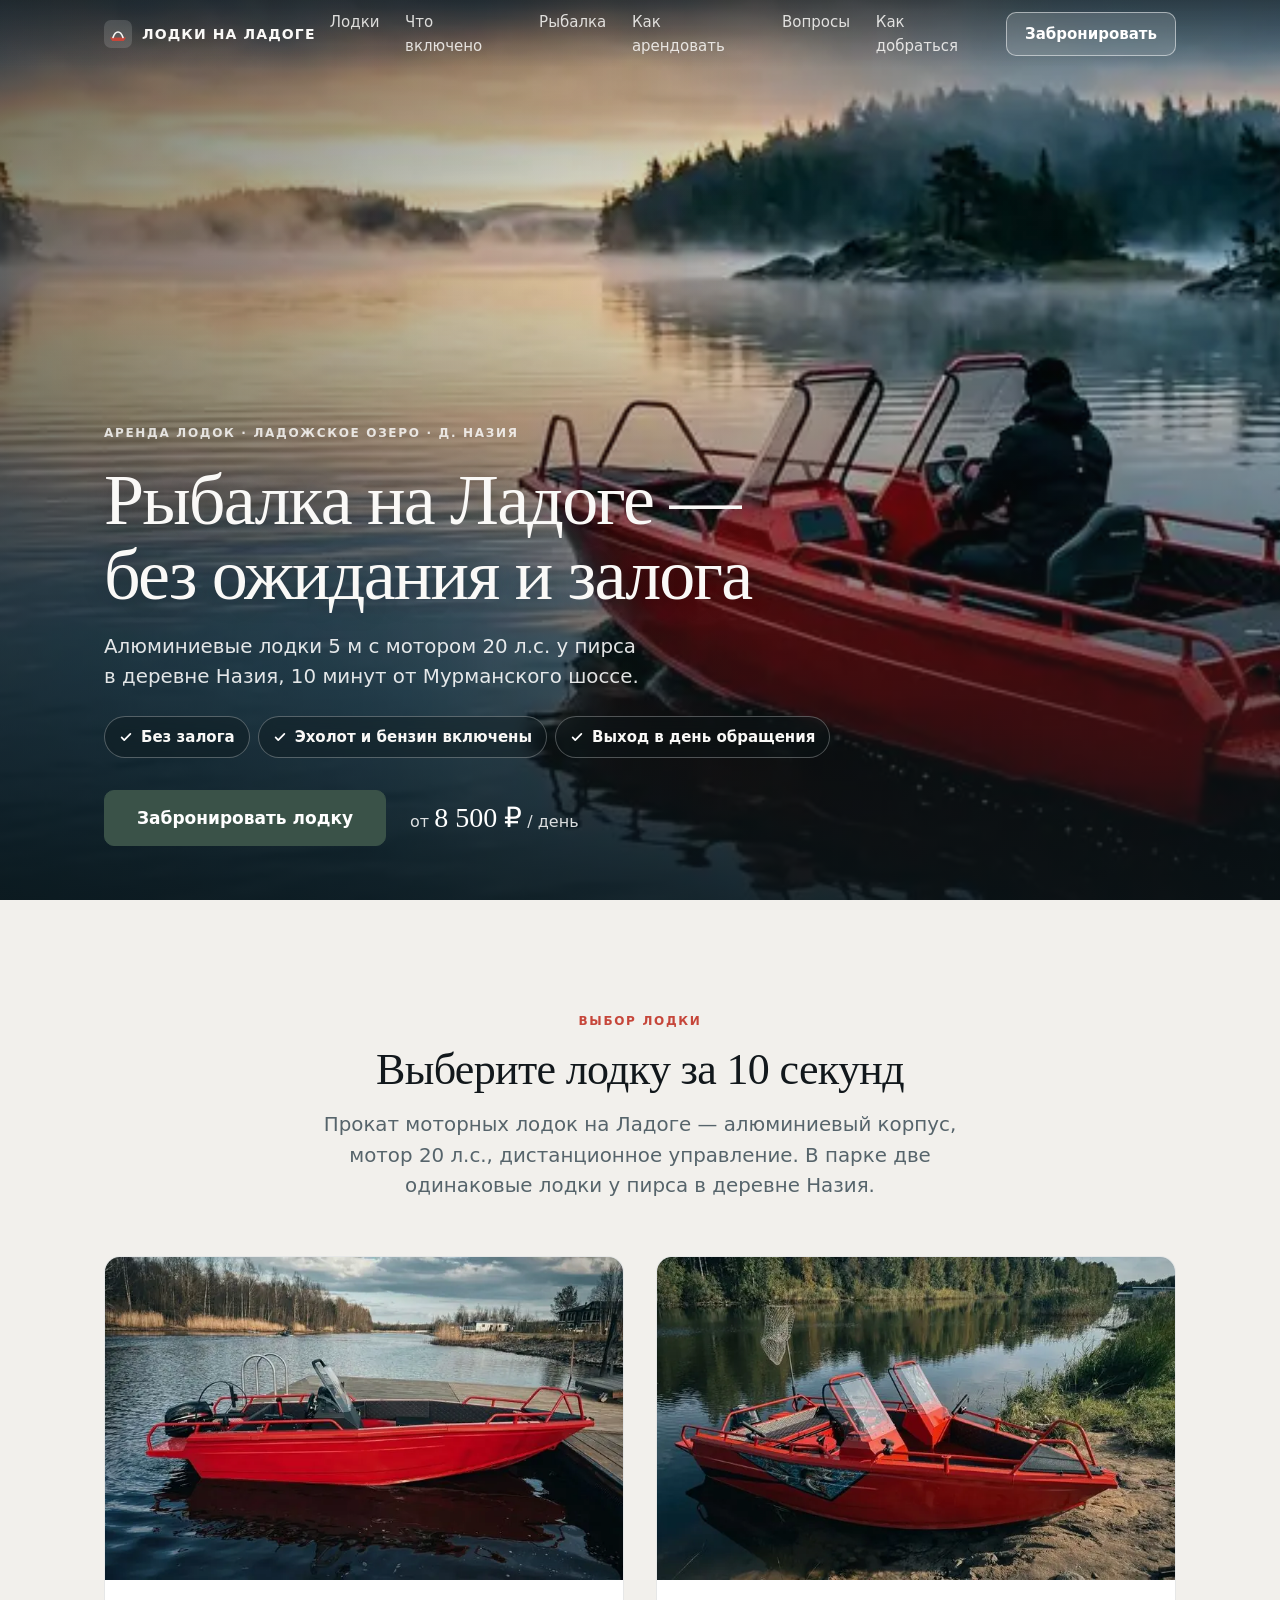
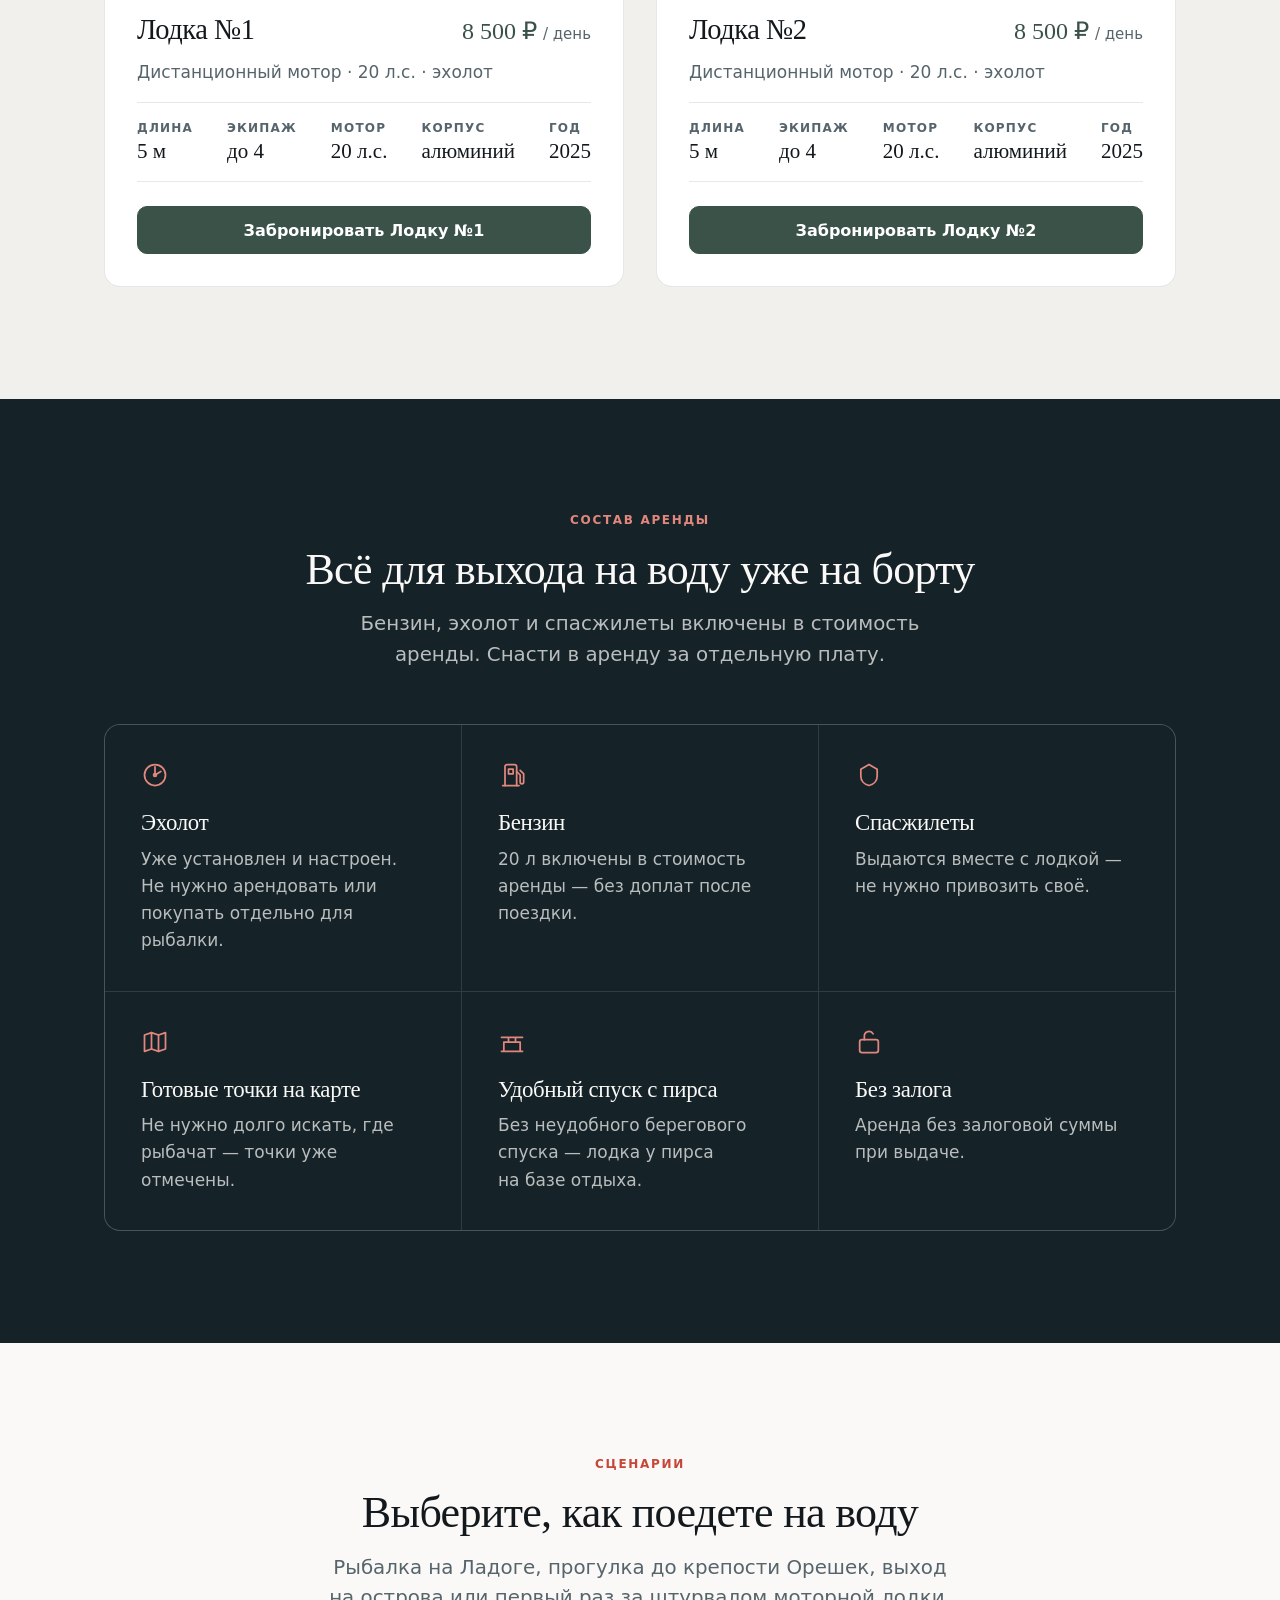
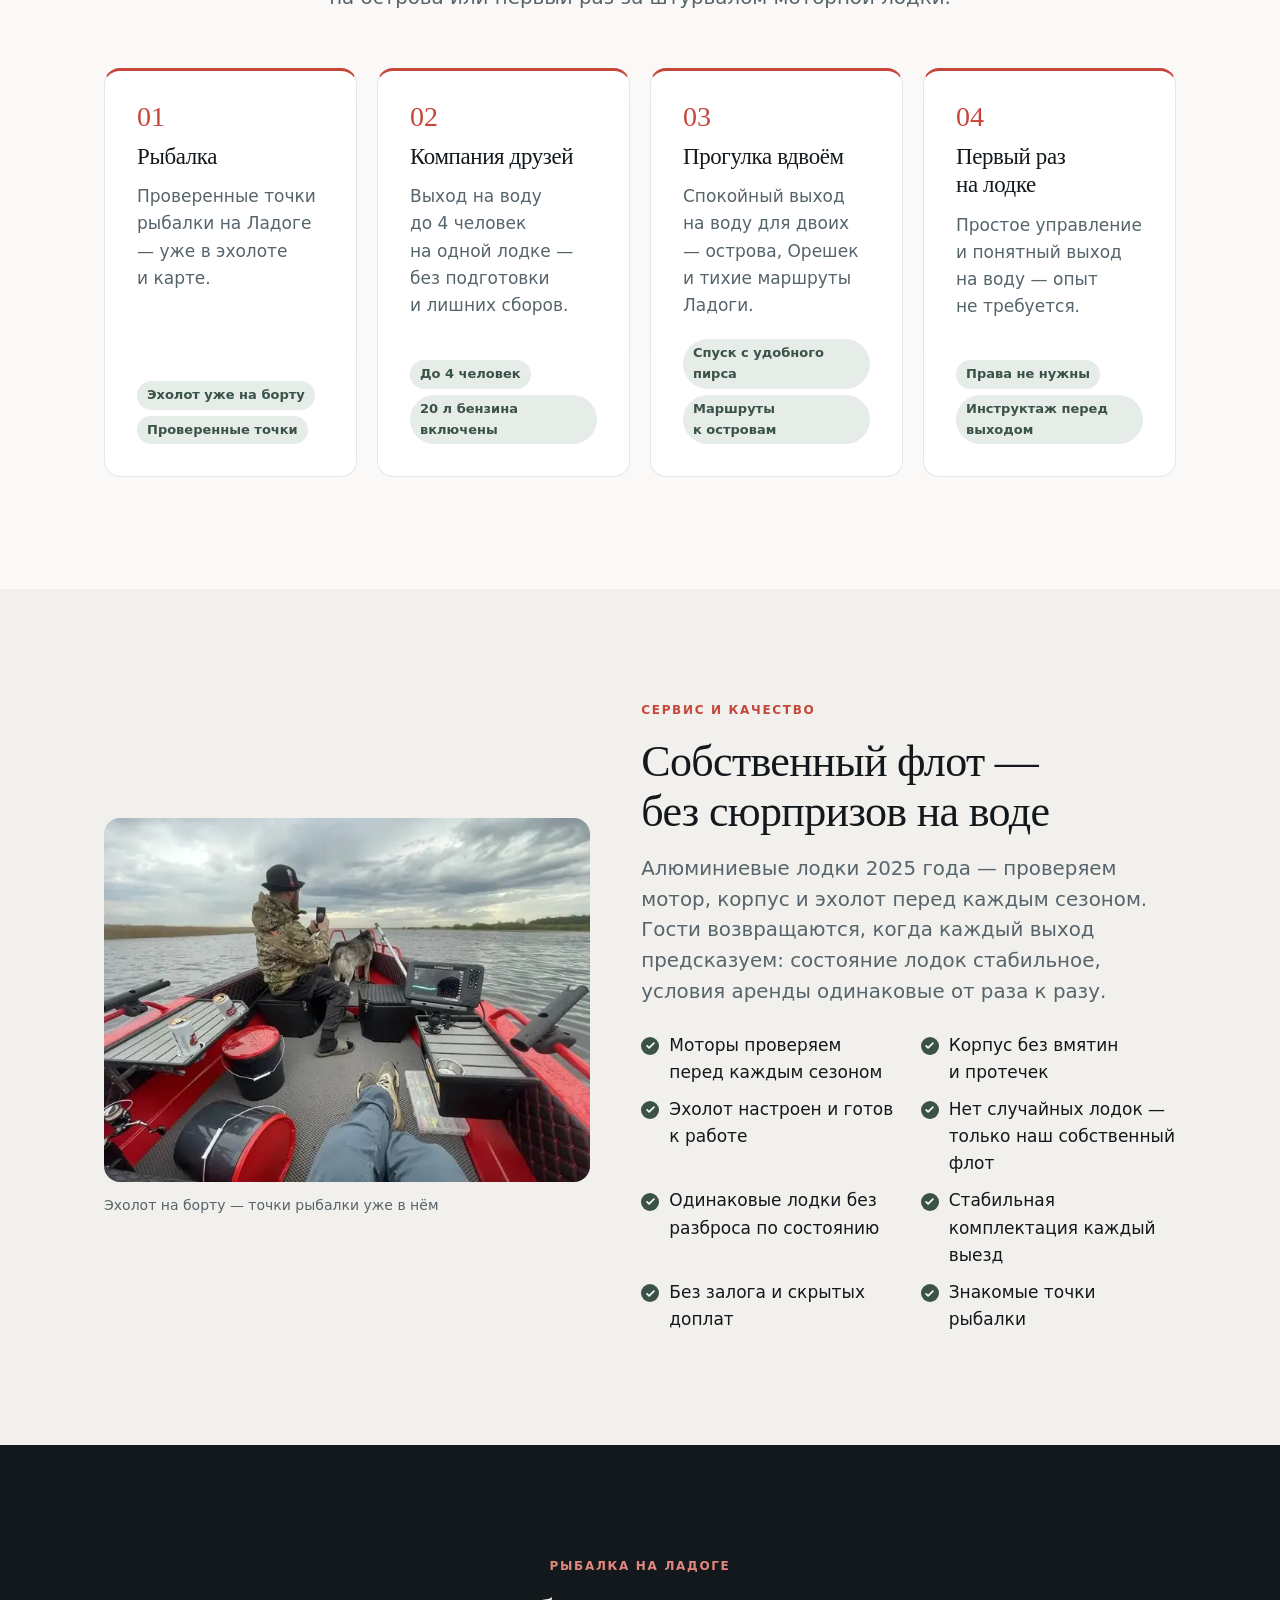
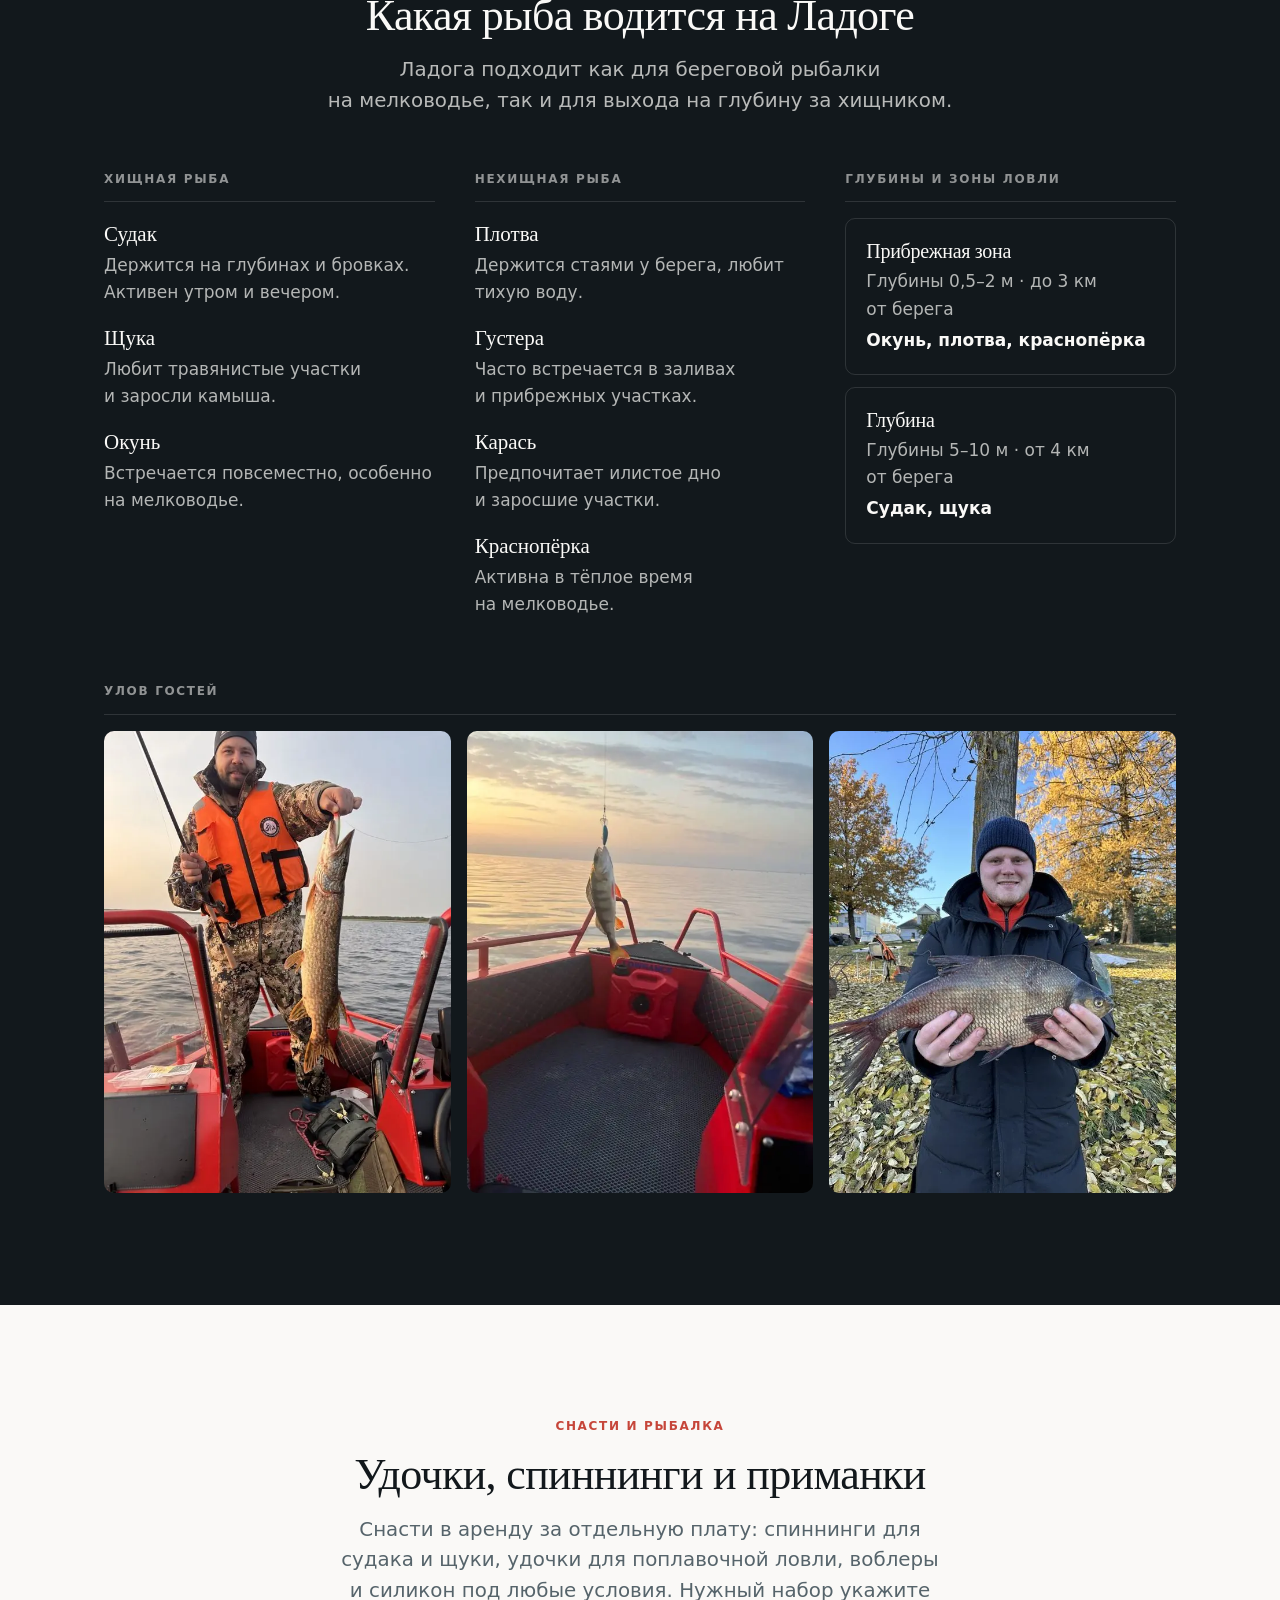
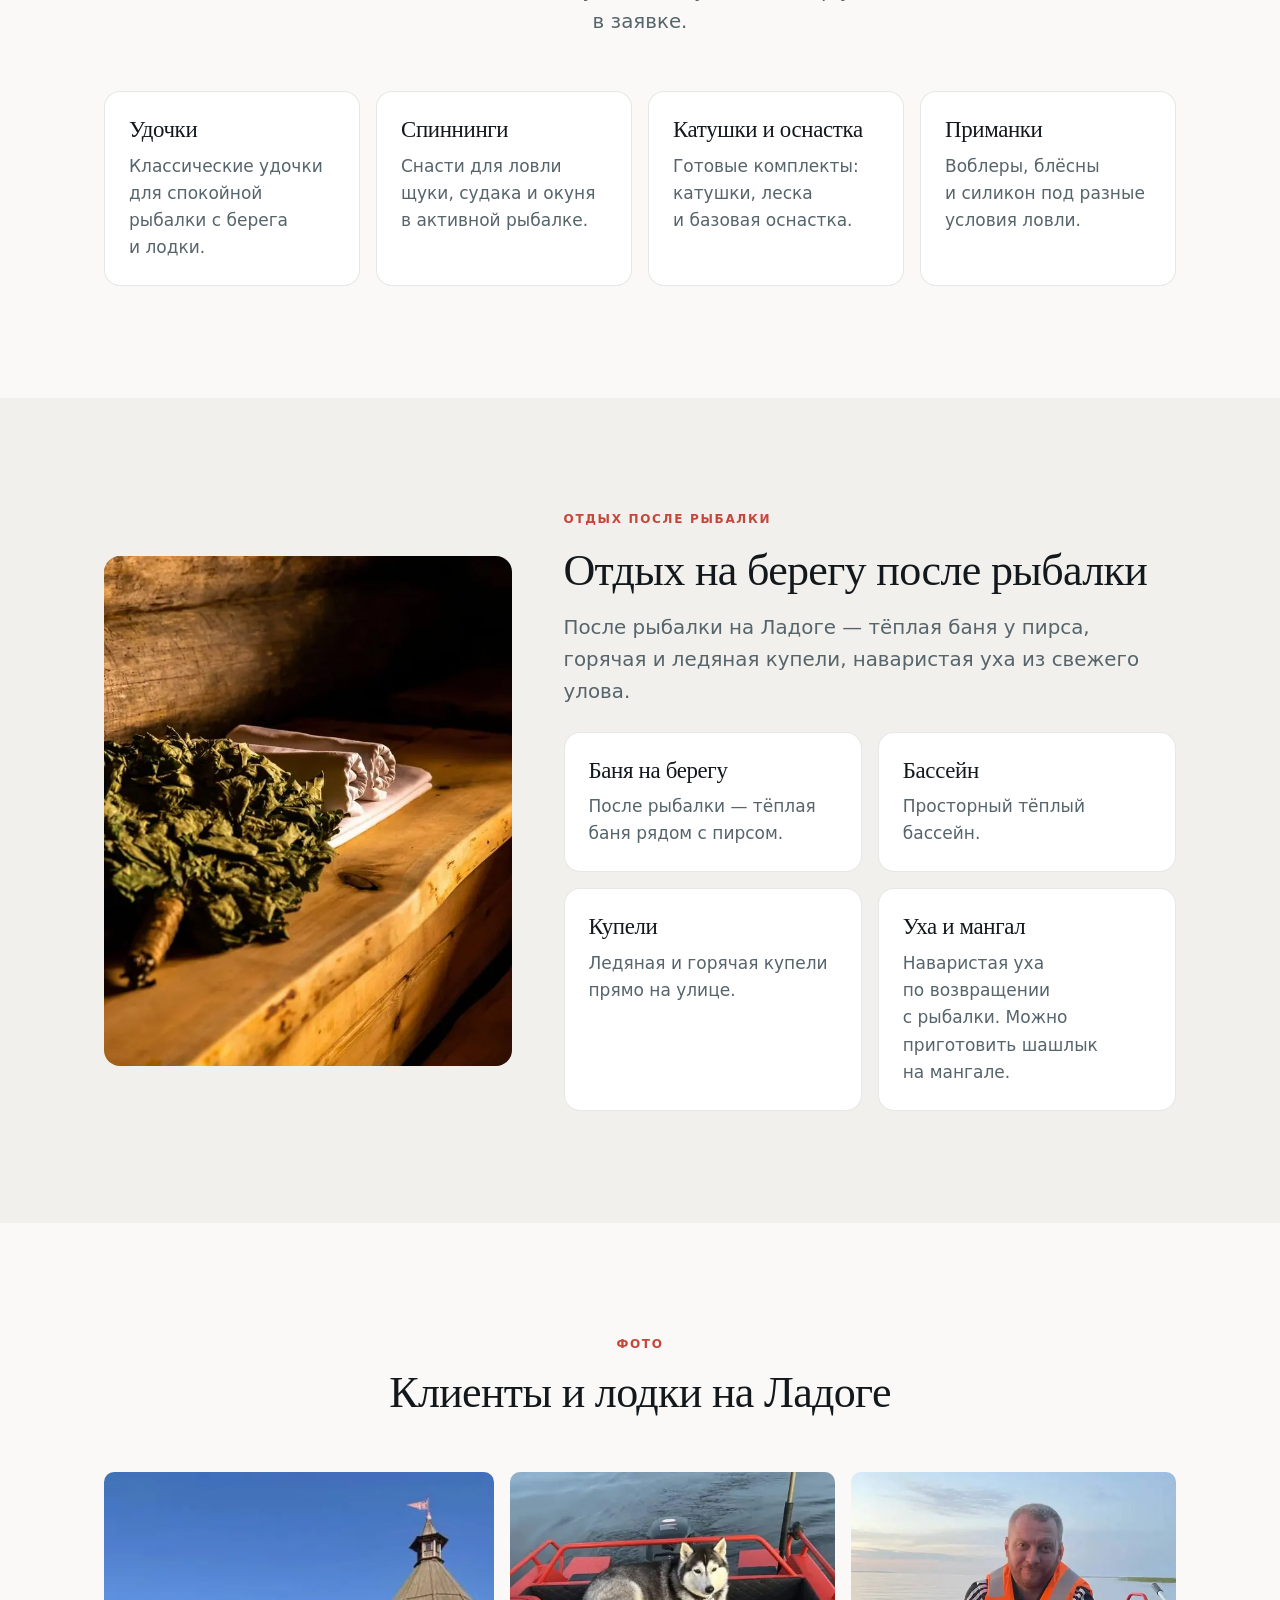
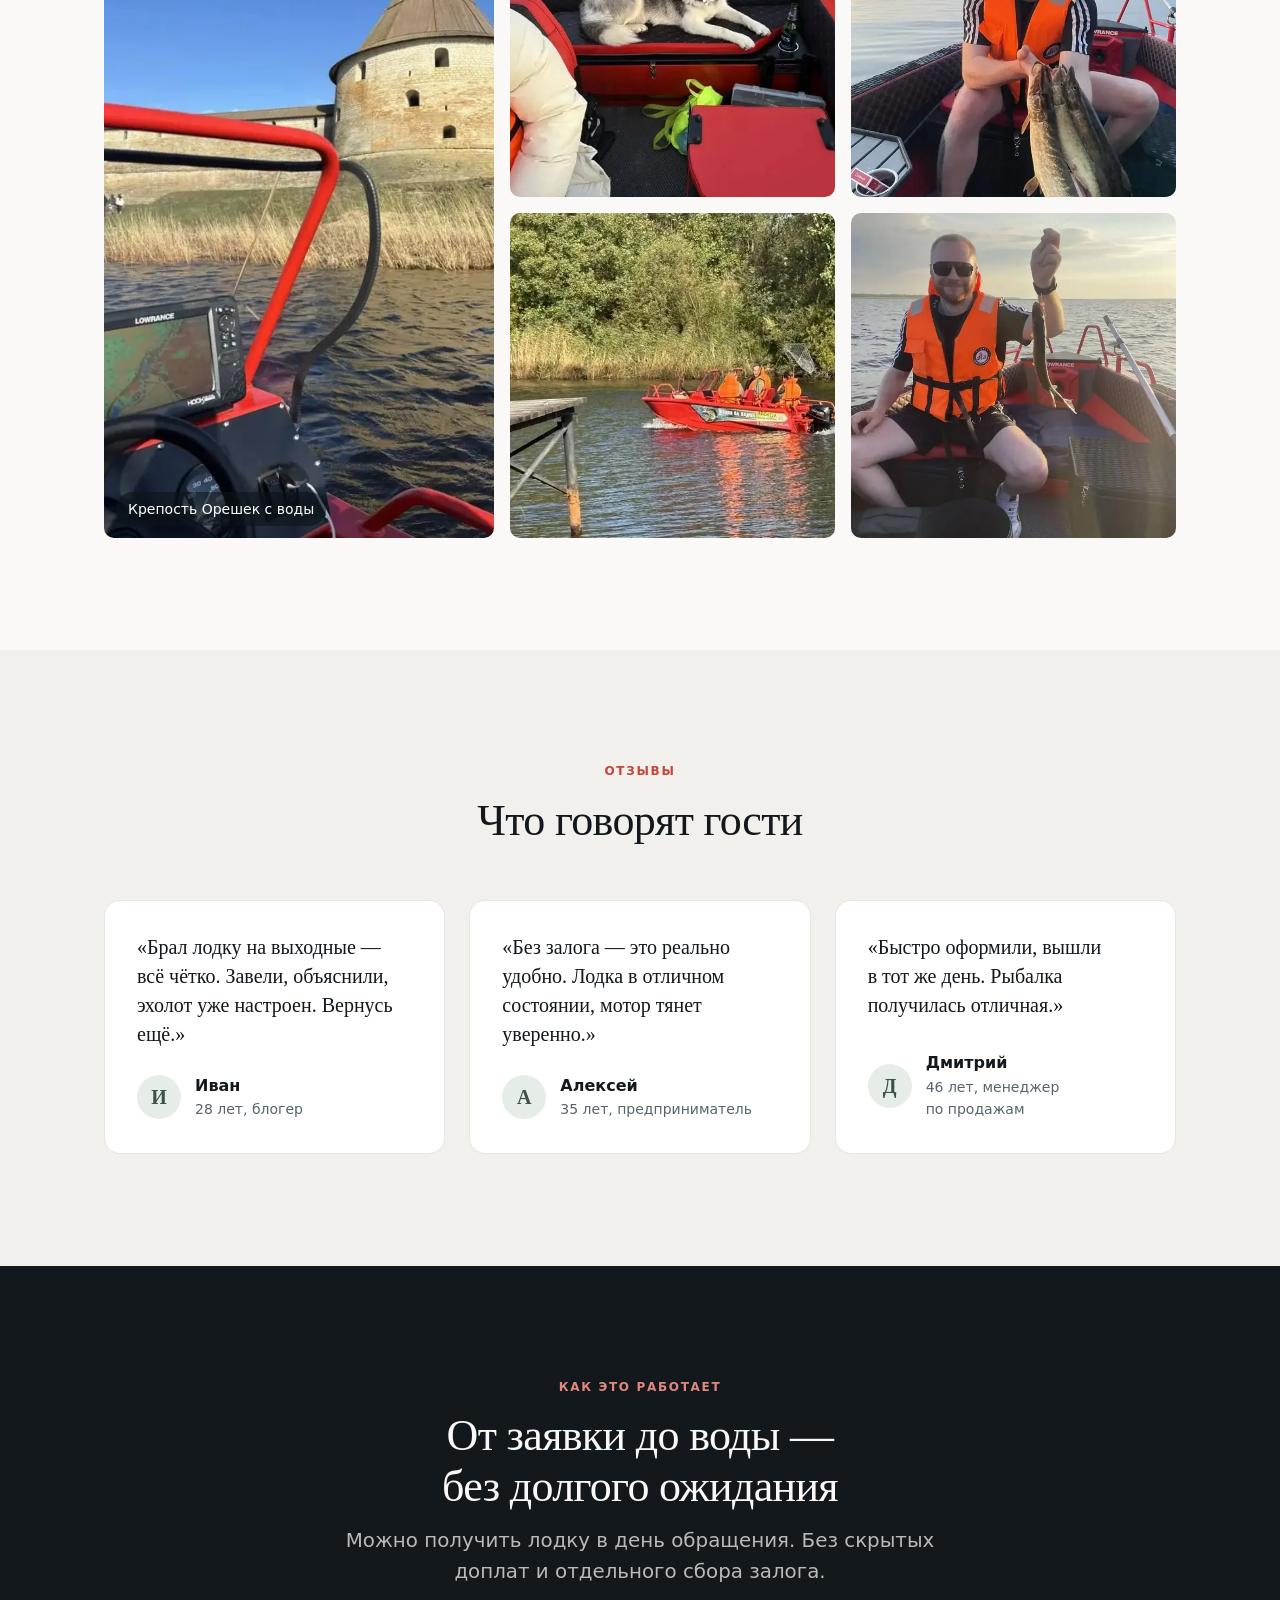
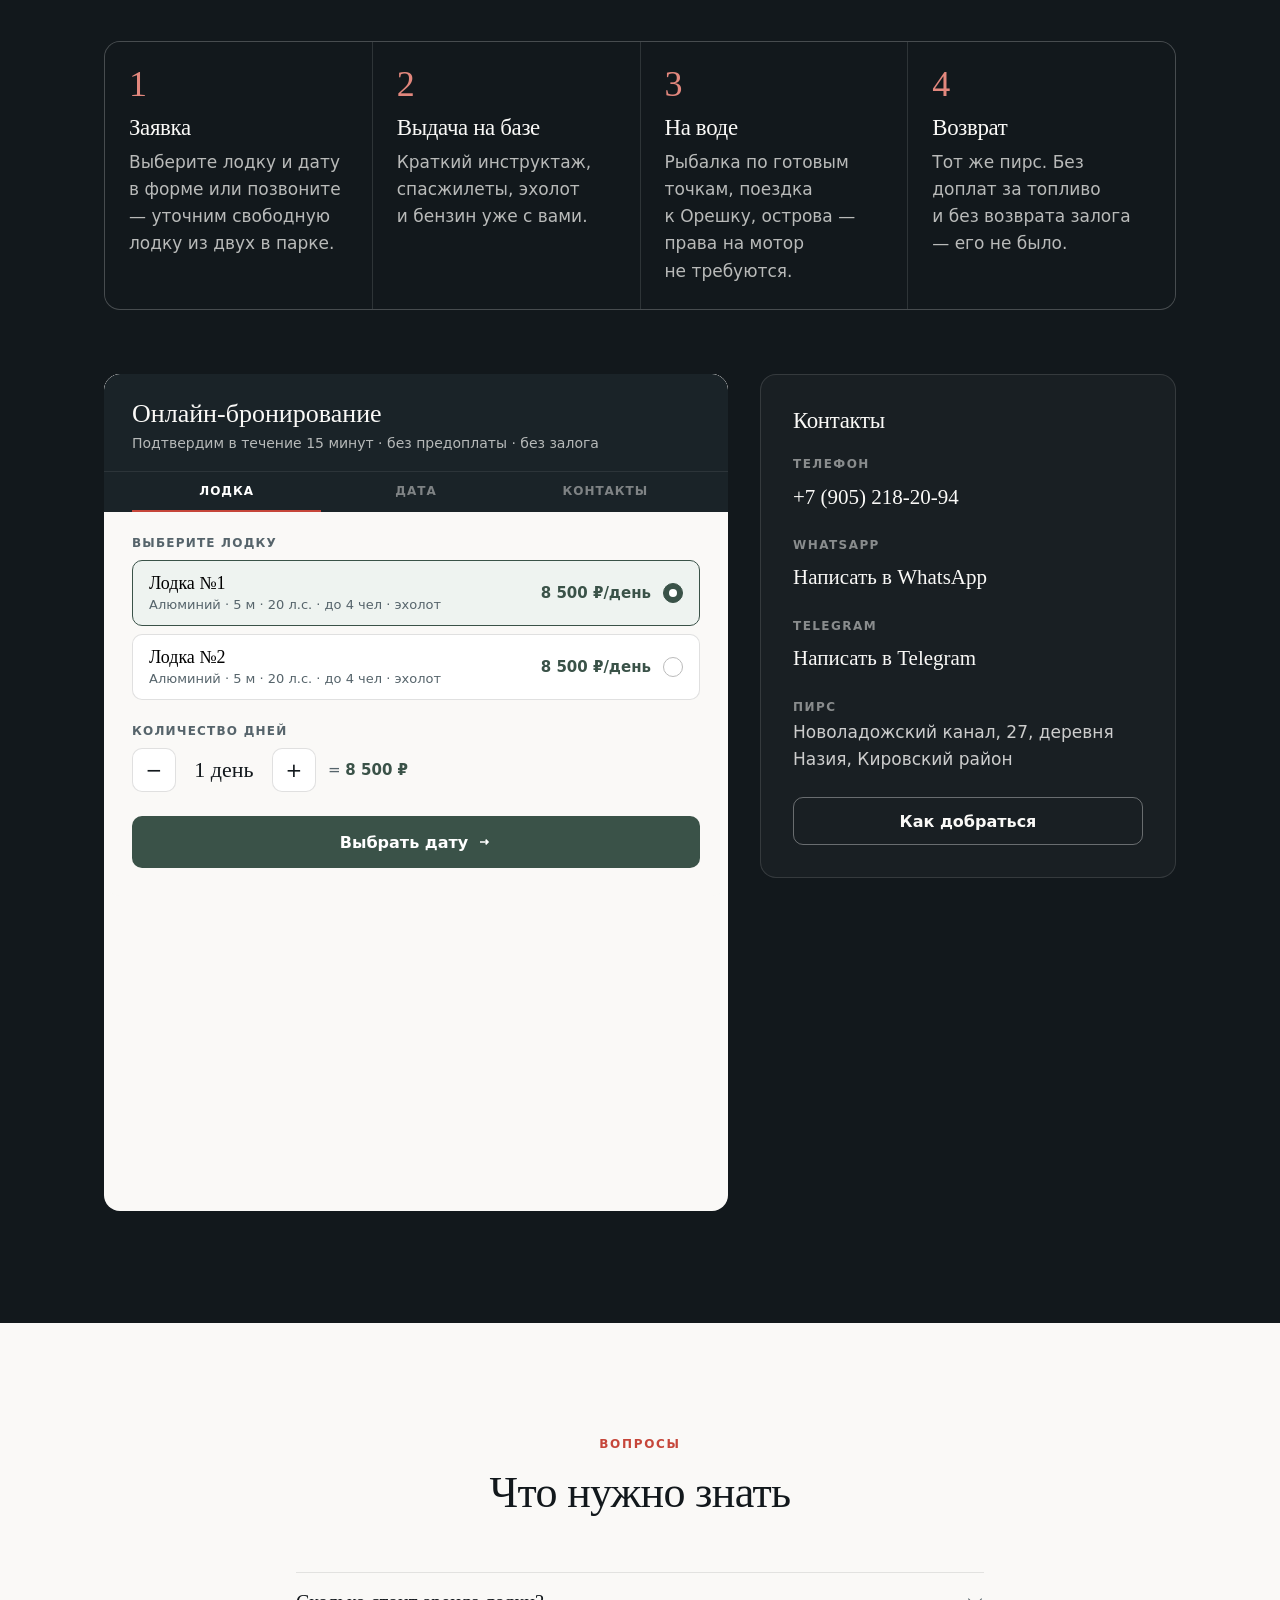
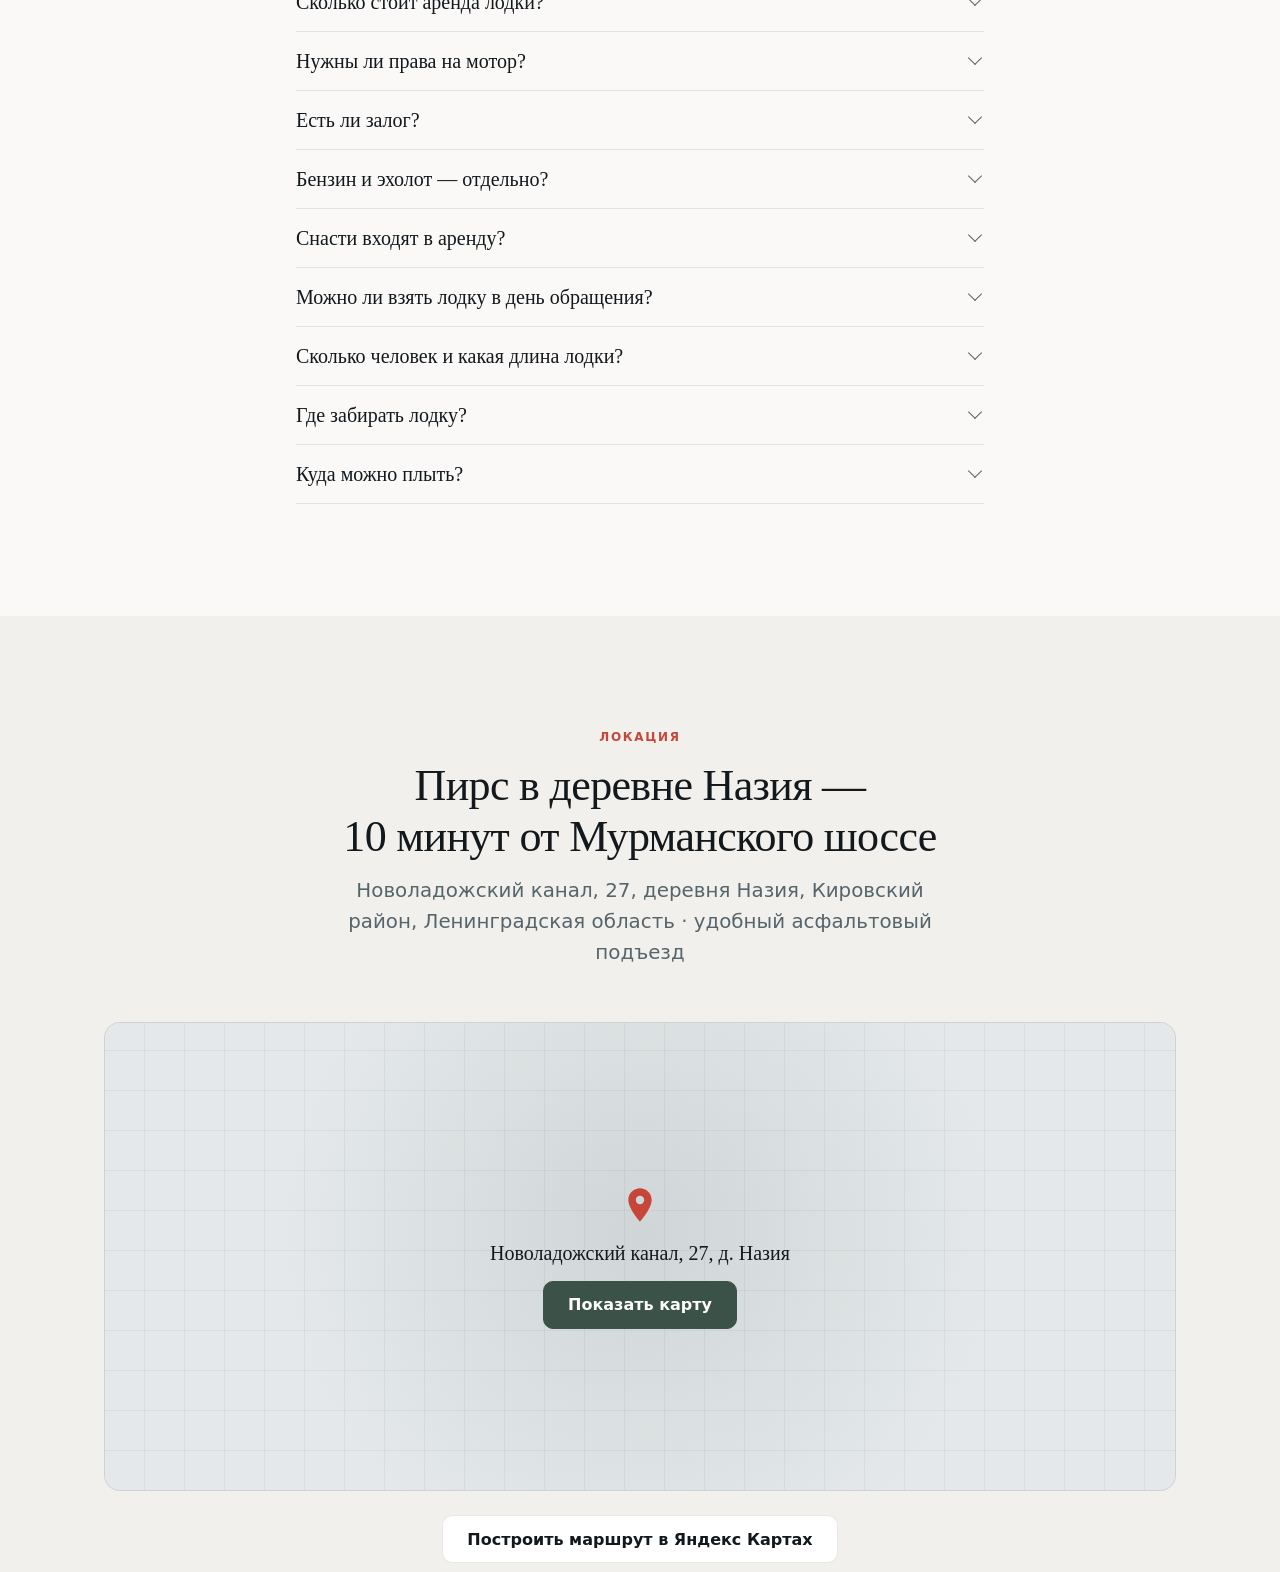
==== commit 9cdd13c8: "Booking form with 152-FZ consent, policy page, one number, reviews back - one phone number for calls" ====
--- a/index.html
+++ b/index.html
@@ -66,6 +66,7 @@
       {"@type": "Question", "name": "Нужны ли права на мотор?", "acceptedAnswer": {"@type": "Answer", "text": "Нет. Права на мотор для аренды не требуются."}},
       {"@type": "Question", "name": "Есть ли залог?", "acceptedAnswer": {"@type": "Answer", "text": "Залога нет — аренда без залоговой суммы при выдаче."}},
       {"@type": "Question", "name": "Бензин и эхолот — отдельно?", "acceptedAnswer": {"@type": "Answer", "text": "Нет. Бензин, эхолот и спасжилеты входят в аренду."}},
+      {"@type": "Question", "name": "Снасти входят в аренду?", "acceptedAnswer": {"@type": "Answer", "text": "Нет, снасти в аренду за отдельную плату: удочки, спиннинги, катушки и приманки. Нужный набор укажите в комментарии к заявке, стоимость назовём при подтверждении."}},
       {"@type": "Question", "name": "Можно ли взять лодку в день обращения?", "acceptedAnswer": {"@type": "Answer", "text": "Да, можно получить лодку в день обращения — уточните свободную из двух при бронировании."}},
       {"@type": "Question", "name": "Сколько человек и какая длина лодки?", "acceptedAnswer": {"@type": "Answer", "text": "Длина 5 метров, до 4 человек. В парке 2 одинаковые лодки."}},
       {"@type": "Question", "name": "Где забирать лодку?", "acceptedAnswer": {"@type": "Answer", "text": "У пирса на базе отдыха: Новоладожский канал, 27, деревня Назия. Удобный спуск с пирса, рыболовные точки рядом."}},
@@ -216,8 +217,8 @@
       <div class="container">
         <header class="section-header">
           <p class="eyebrow">Состав аренды</p>
-          <h2 id="included-title">Всё необходимое уже на&nbsp;борту — без доплат на&nbsp;месте</h2>
-          <p class="section-header__desc">При аренде лодки на&nbsp;Ладоге бензин, эхолот и&nbsp;спасжилеты включены в&nbsp;стоимость — без доплат при выдаче.</p>
+          <h2 id="included-title">Всё для выхода на&nbsp;воду уже на&nbsp;борту</h2>
+          <p class="section-header__desc">Бензин, эхолот и&nbsp;спасжилеты включены в&nbsp;стоимость аренды. Снасти в&nbsp;аренду за&nbsp;отдельную плату.</p>
         </header>
 
         <div class="included-grid">
@@ -395,7 +396,7 @@
         <header class="section-header">
           <p class="eyebrow">Снасти и рыбалка</p>
           <h2 id="gear-title">Удочки, спиннинги и&nbsp;приманки</h2>
-          <p class="section-header__desc">Снасти для рыбалки на&nbsp;Ладожском озере: спиннинги для судака и&nbsp;щуки, удочки для поплавочной ловли, воблеры и&nbsp;силикон под любые условия.</p>
+          <p class="section-header__desc">Снасти в&nbsp;аренду за&nbsp;отдельную плату: спиннинги для судака и&nbsp;щуки, удочки для поплавочной ловли, воблеры и&nbsp;силикон под любые условия. Нужный набор укажите в&nbsp;заявке.</p>
         </header>
         <div class="card-grid card-grid--4">
           <article class="card"><h3>Удочки</h3><p>Классические удочки для спокойной рыбалки с&nbsp;берега и&nbsp;лодки.</p></article>
@@ -472,6 +473,39 @@
       </div>
     </section>
 
+    <!-- 9b. Reviews (демо-отзывы шаблона: замените на реальные отзывы гостей) -->
+    <section class="section section--pebble" id="reviews" aria-labelledby="reviews-title">
+      <div class="container">
+        <header class="section-header">
+          <p class="eyebrow">Отзывы</p>
+          <h2 id="reviews-title">Что говорят гости</h2>
+        </header>
+        <div class="reviews">
+          <figure class="review">
+            <blockquote><p>«Брал лодку на&nbsp;выходные — всё чётко. Завели, объяснили, эхолот уже настроен. Вернусь ещё.»</p></blockquote>
+            <figcaption class="review__author">
+              <span class="review__avatar" aria-hidden="true">И</span>
+              <span><strong>Иван</strong>28&nbsp;лет, блогер</span>
+            </figcaption>
+          </figure>
+          <figure class="review">
+            <blockquote><p>«Без залога — это реально удобно. Лодка в&nbsp;отличном состоянии, мотор тянет уверенно.»</p></blockquote>
+            <figcaption class="review__author">
+              <span class="review__avatar" aria-hidden="true">А</span>
+              <span><strong>Алексей</strong>35&nbsp;лет, предприниматель</span>
+            </figcaption>
+          </figure>
+          <figure class="review">
+            <blockquote><p>«Быстро оформили, вышли в&nbsp;тот же день. Рыбалка получилась отличная.»</p></blockquote>
+            <figcaption class="review__author">
+              <span class="review__avatar" aria-hidden="true">Д</span>
+              <span><strong>Дмитрий</strong>46&nbsp;лет, менеджер по&nbsp;продажам</span>
+            </figcaption>
+          </figure>
+        </div>
+      </div>
+    </section>
+
     <!-- 10. Process + booking -->
     <section class="section section--ink" id="process" aria-labelledby="process-title">
       <span id="contact" class="anchor-alias" aria-hidden="true"></span>
@@ -503,7 +537,7 @@
               </li>
               <li>
                 <span>WhatsApp</span>
-                <a href="https://wa.me/79005597866" target="_blank" rel="noopener" data-contact="whatsapp">8 (900) 559-78-66</a>
+                <a href="https://wa.me/79052182094" target="_blank" rel="noopener" data-contact="whatsapp">Написать в WhatsApp</a>
               </li>
               <li data-contact-row="telegram">
                 <span>Telegram</span>
@@ -532,6 +566,7 @@
           <details><summary>Нужны ли права на мотор?</summary><p>Нет. Права на&nbsp;мотор для аренды не&nbsp;требуются.</p></details>
           <details><summary>Есть ли залог?</summary><p>Залога нет — аренда без залоговой суммы при выдаче.</p></details>
           <details><summary>Бензин и эхолот — отдельно?</summary><p>Нет. Бензин, эхолот и&nbsp;спасжилеты входят в&nbsp;аренду.</p></details>
+          <details><summary>Снасти входят в&nbsp;аренду?</summary><p>Нет, снасти в&nbsp;аренду за&nbsp;отдельную плату: удочки, спиннинги, катушки и&nbsp;приманки. Нужный набор укажите в&nbsp;комментарии к&nbsp;заявке, стоимость назовём при подтверждении.</p></details>
           <details><summary>Можно ли взять лодку в день обращения?</summary><p>Да, можно получить лодку в&nbsp;день обращения — уточните свободную из&nbsp;двух при бронировании.</p></details>
           <details><summary>Сколько человек и какая длина лодки?</summary><p>Длина 5&nbsp;метров, до&nbsp;4&nbsp;человек. В&nbsp;парке 2&nbsp;одинаковые лодки.</p></details>
           <details><summary>Где забирать лодку?</summary><p>У&nbsp;пирса на&nbsp;базе отдыха: Новоладожский канал, 27, деревня Назия. Удобный спуск с&nbsp;пирса, рыболовные точки рядом.</p></details>
@@ -573,6 +608,10 @@
         <p><a href="tel:+79052182094" data-contact="tel">+7 (905) 218-20-94</a></p>
       </div>
       <a class="site-footer__top" href="#top">Наверх ↑</a>
+      <div class="site-footer__legal">
+        <p><span data-op="name">[Наименование / ИП ФИО]</span>, ИНН&nbsp;<span data-op="inn">[ИНН]</span></p>
+        <a href="politika.html">Политика обработки персональных данных</a>
+      </div>
     </div>
   </footer>
 
--- a/style.css
+++ b/style.css
@@ -341,6 +341,16 @@
   .gallery__item--tall img { aspect-ratio: auto; height: 100%; }
 }
 
+/* --- Reviews ------------------------------------------------------------- */
+.reviews { display: grid; gap: 1rem; }
+@media (min-width: 900px) { .reviews { grid-template-columns: repeat(3, 1fr); gap: 1.5rem; } }
+.review { display: flex; flex-direction: column; justify-content: space-between; gap: 1.5rem; padding: clamp(1.5rem, 3vw, 2rem); background: var(--white); border: 1px solid var(--border); border-radius: var(--radius-lg); }
+.review blockquote { margin: 0; }
+.review blockquote p { font-family: var(--serif); font-size: 1.25rem; line-height: 1.45; }
+.review__author { display: flex; align-items: center; gap: 0.875rem; font-size: var(--fs-small); color: var(--slate); }
+.review__author strong { display: block; font-size: 1rem; color: var(--ink); }
+.review__avatar { flex: none; display: grid; place-items: center; width: 2.75rem; height: 2.75rem; border-radius: 50%; background: var(--pine-soft); color: var(--pine); font-family: var(--serif); font-size: 1.25rem; font-weight: 600; }
+
 /* --- Process + booking ---------------------------------------------------- */
 #process { position: relative; }
 .anchor-alias { position: absolute; top: 0; }
@@ -397,6 +407,21 @@
 .site-footer__brand { font-weight: 700; letter-spacing: 0.08em; text-transform: uppercase; color: var(--linen); margin-bottom: 0.25rem; }
 .site-footer a { display: inline-block; padding-block: 0.25rem; text-decoration: none; color: var(--linen); }
 .site-footer__top { min-height: 2.75rem; }
+.site-footer__legal { flex-basis: 100%; display: flex; flex-wrap: wrap; gap: 0.25rem 2rem; justify-content: space-between; padding-top: 1.25rem; border-top: 1px solid var(--border-light); color: rgba(250,249,247,0.55); }
+.site-footer__legal a { color: rgba(250,249,247,0.8); text-decoration: underline; text-underline-offset: 3px; text-decoration-color: rgba(250,249,247,0.35); }
+
+/* --- Policy page ---------------------------------------------------------- */
+.site-header--solid .header-back { display: inline-flex; align-items: center; min-height: 2.75rem; font-size: 0.9375rem; font-weight: 600; text-decoration: none; color: var(--pine); }
+.policy { padding: calc(var(--header-h) + clamp(2rem, 5vw, 4rem)) 0 var(--section-y); }
+.policy h1 { font-size: var(--fs-h2); line-height: 1.15; margin: 0.75rem 0 0.75rem; }
+.policy__meta { color: var(--slate); margin-bottom: 2rem; }
+.policy h2 { font-size: 1.375rem; line-height: 1.3; margin: 2.25rem 0 0.75rem; }
+.policy p, .policy li { color: #2a3439; }
+.policy p + p { margin-top: 0.75rem; }
+.policy ul { list-style: disc; padding-left: 1.25rem; display: grid; gap: 0.375rem; margin-top: 0.5rem; }
+.policy a { color: var(--pine); text-underline-offset: 3px; overflow-wrap: anywhere; }
+.policy__card { margin-top: 1rem; padding: 1.25rem 1.5rem; background: var(--pebble); border-radius: var(--radius-lg); display: grid; gap: 0.25rem; }
+.policy__card p + p { margin-top: 0; }
 
 /* --- Sticky CTA (mobile) -------------------------------------------------- */
 .sticky-cta {
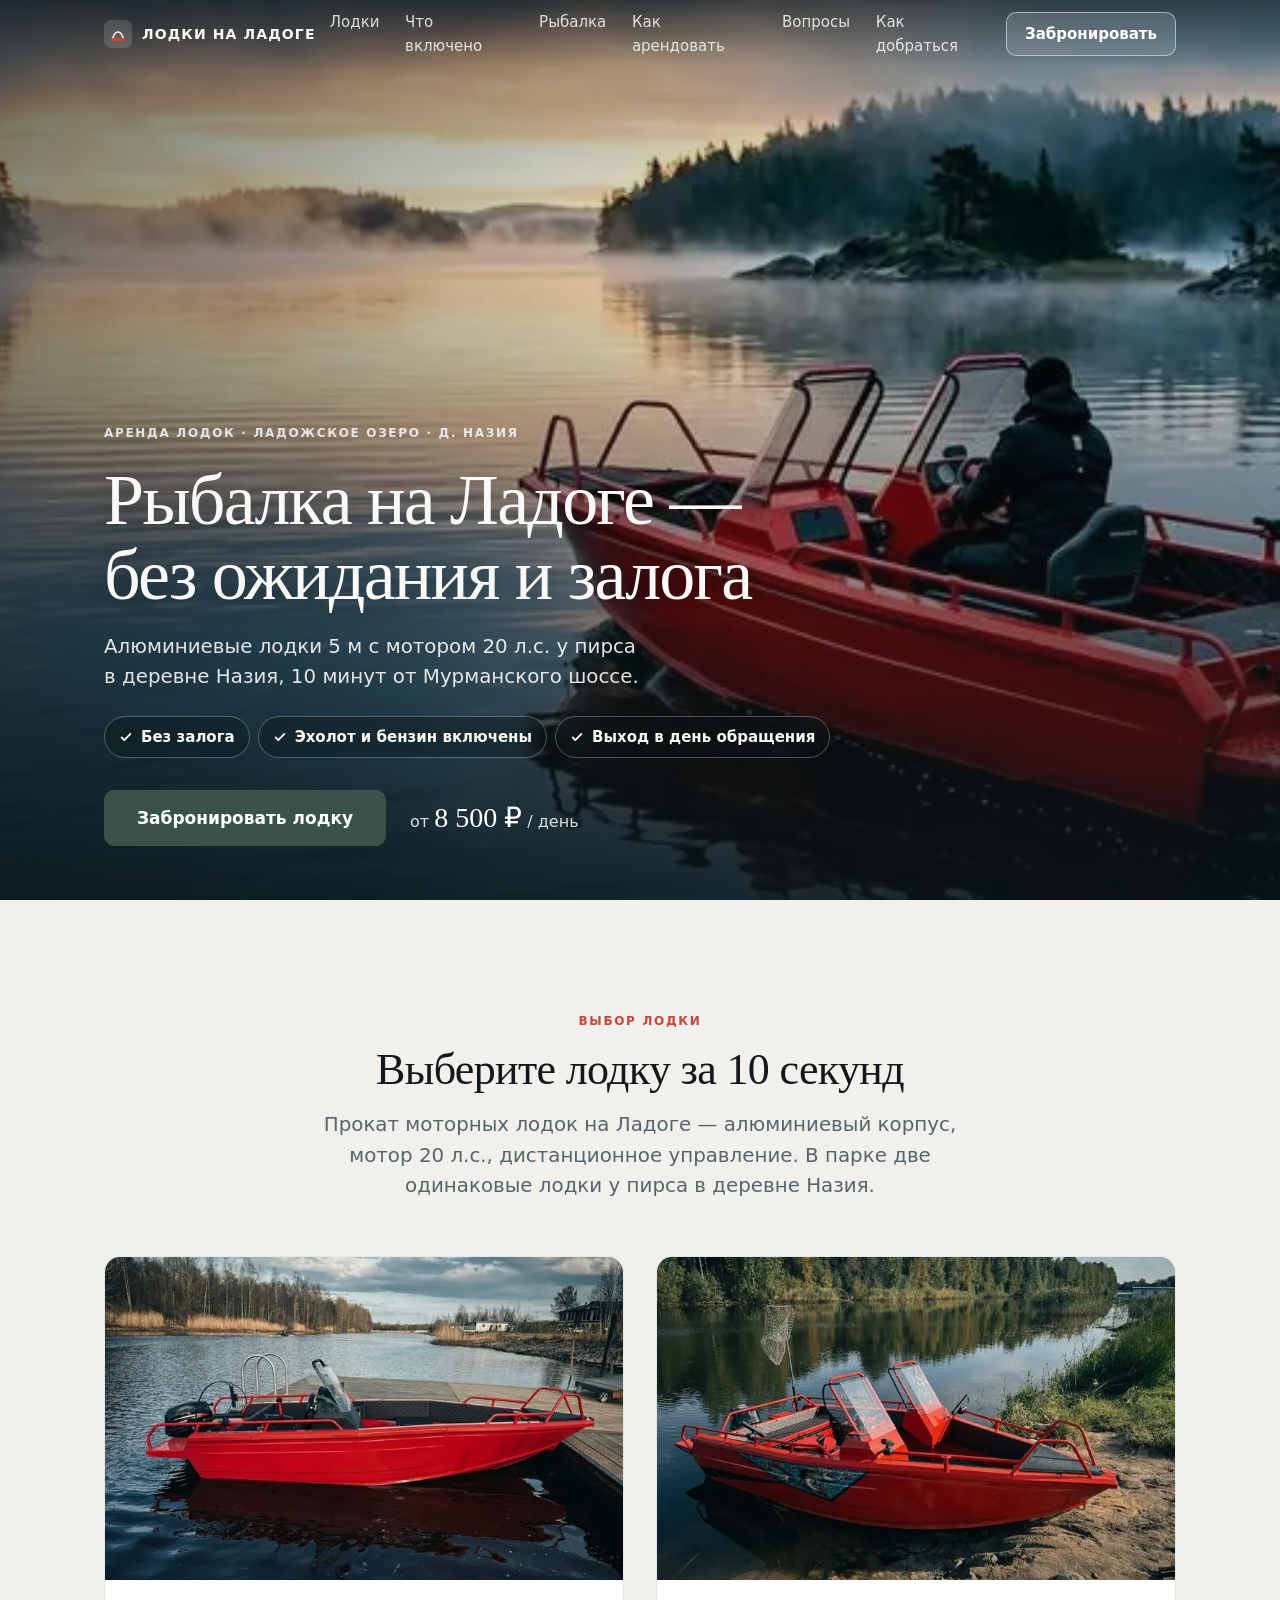
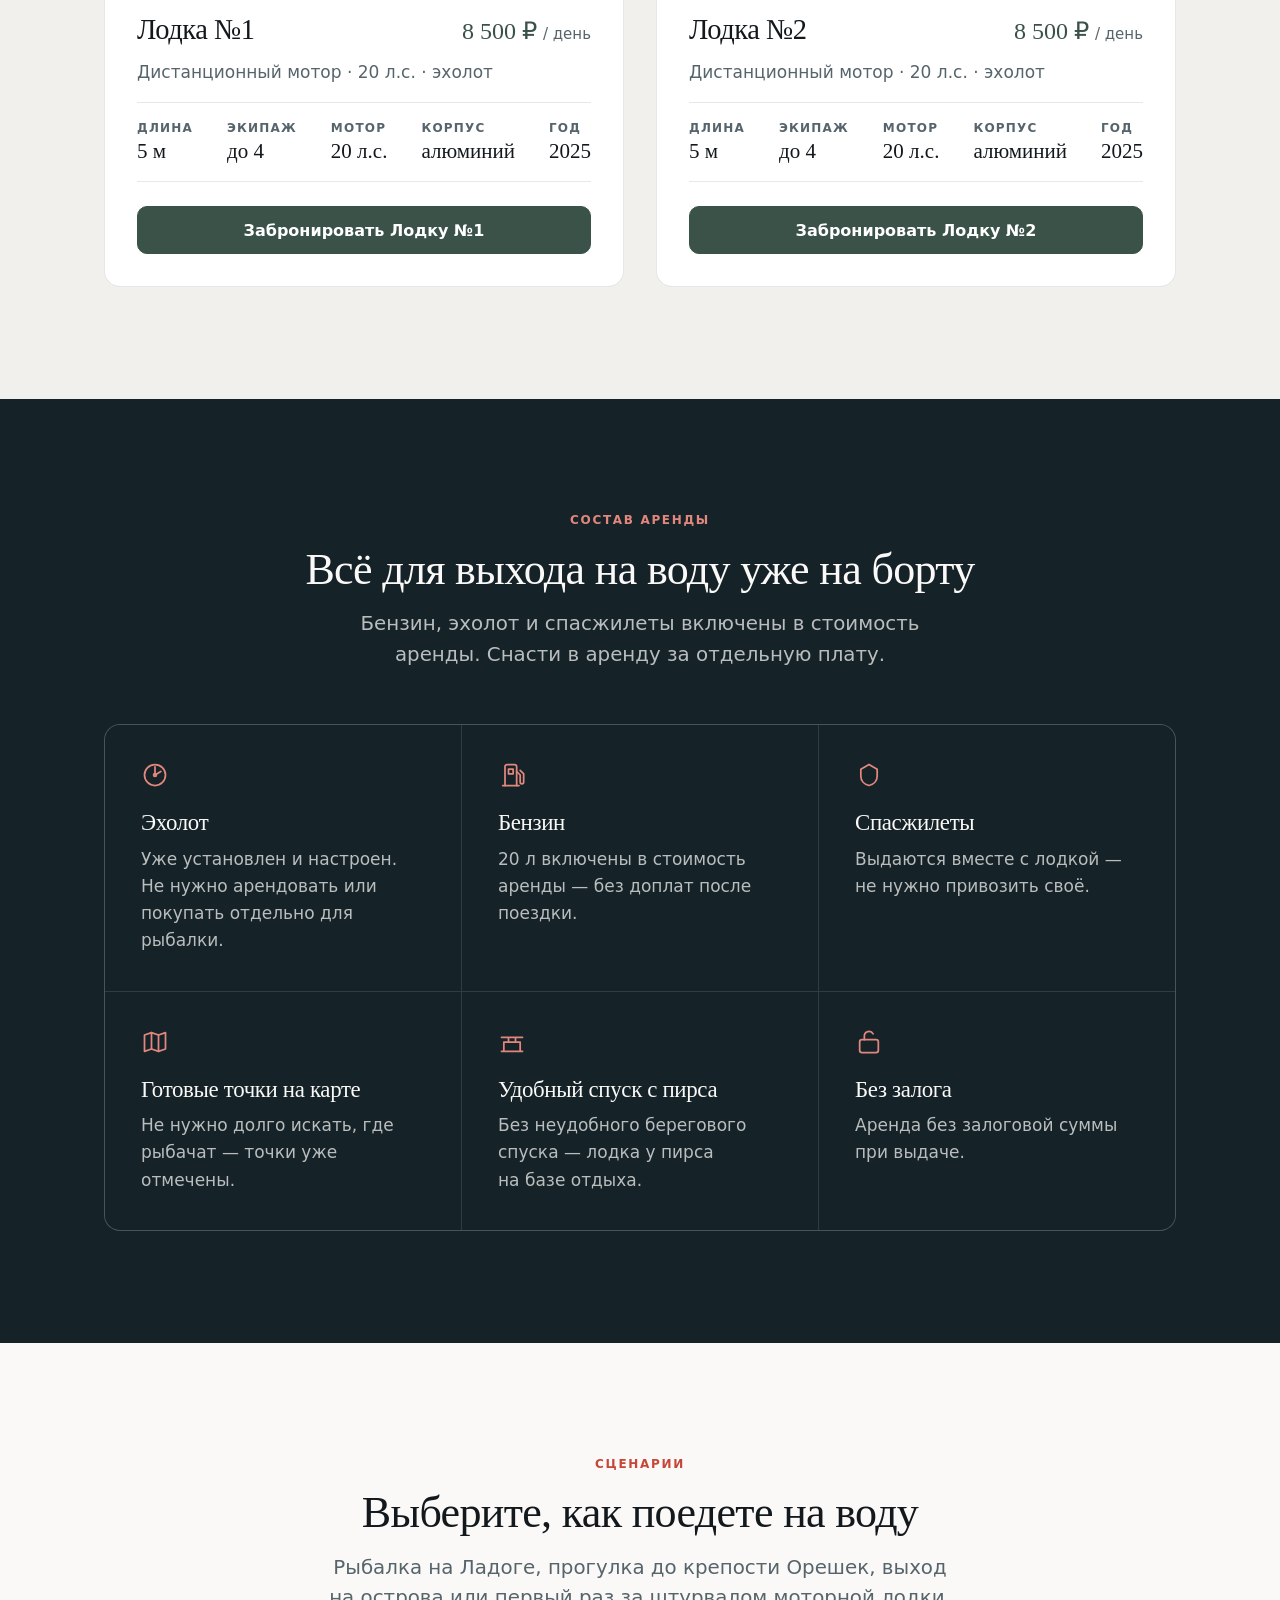
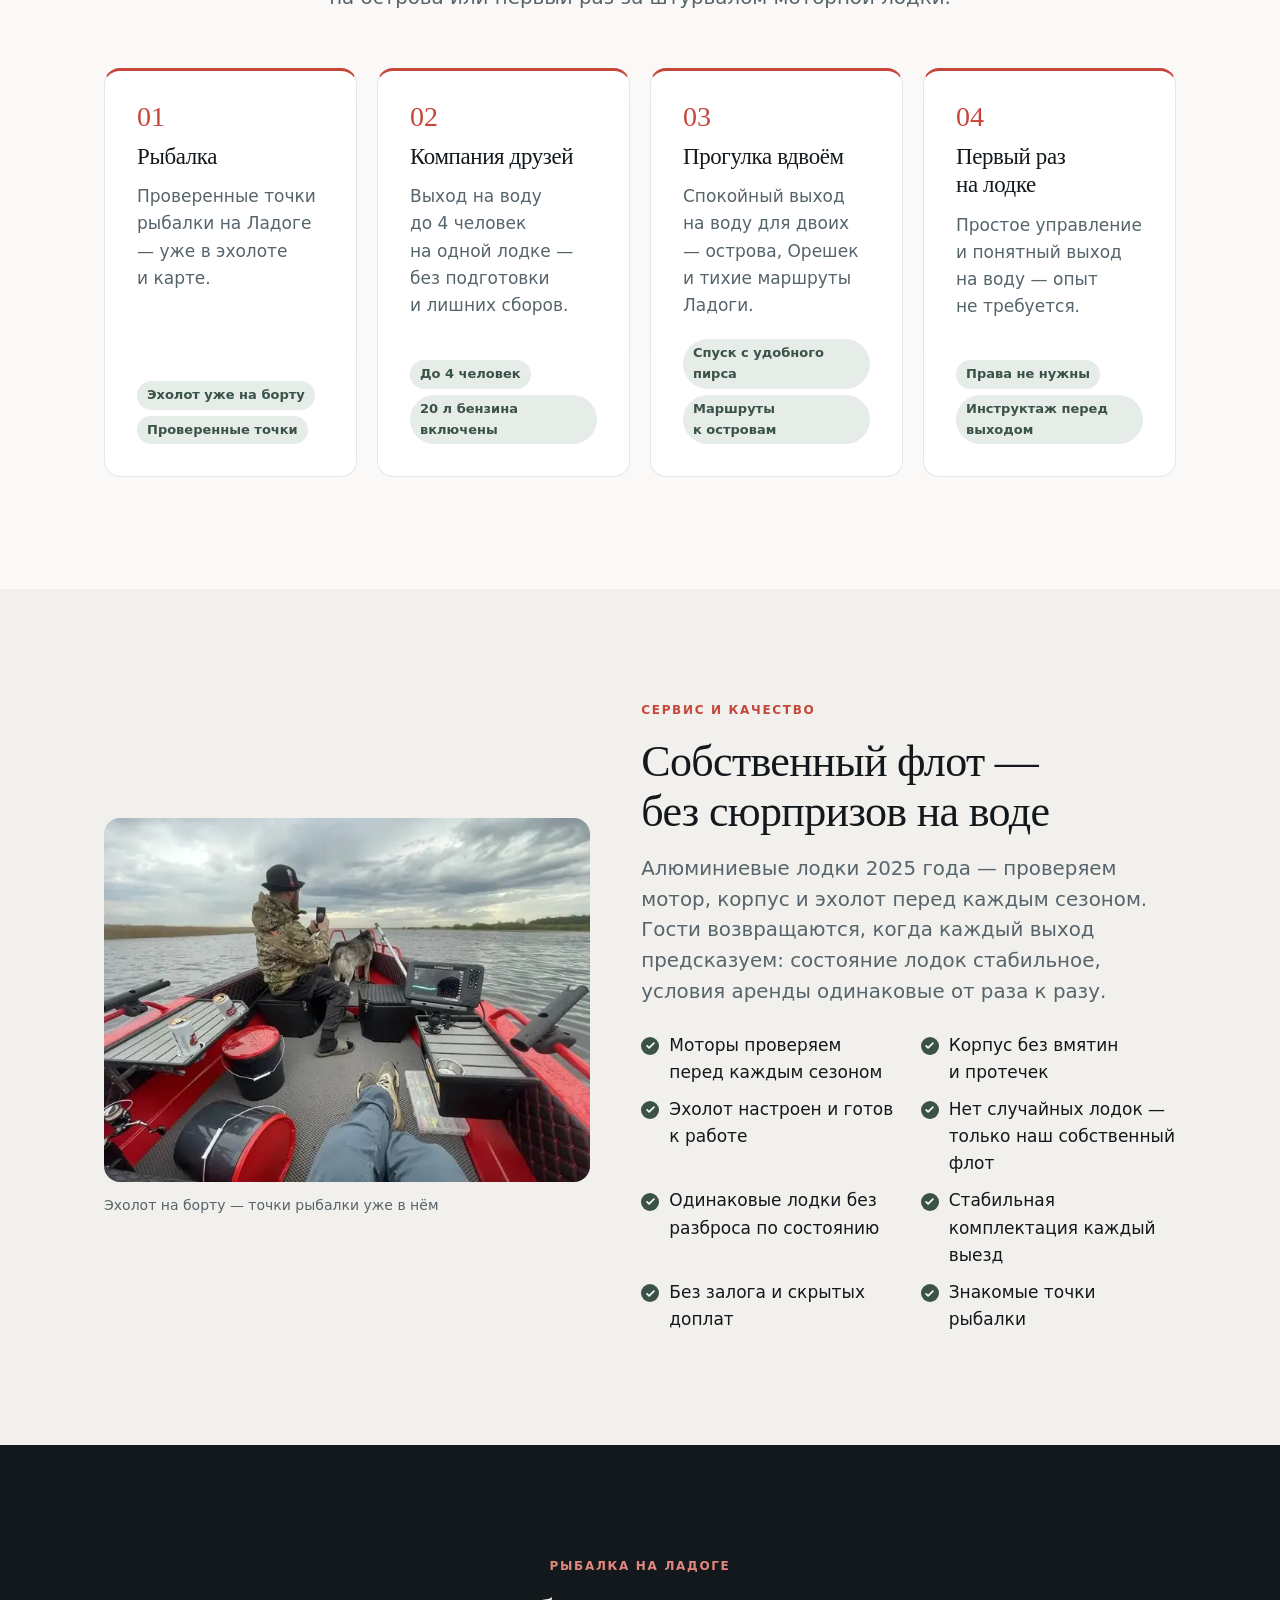
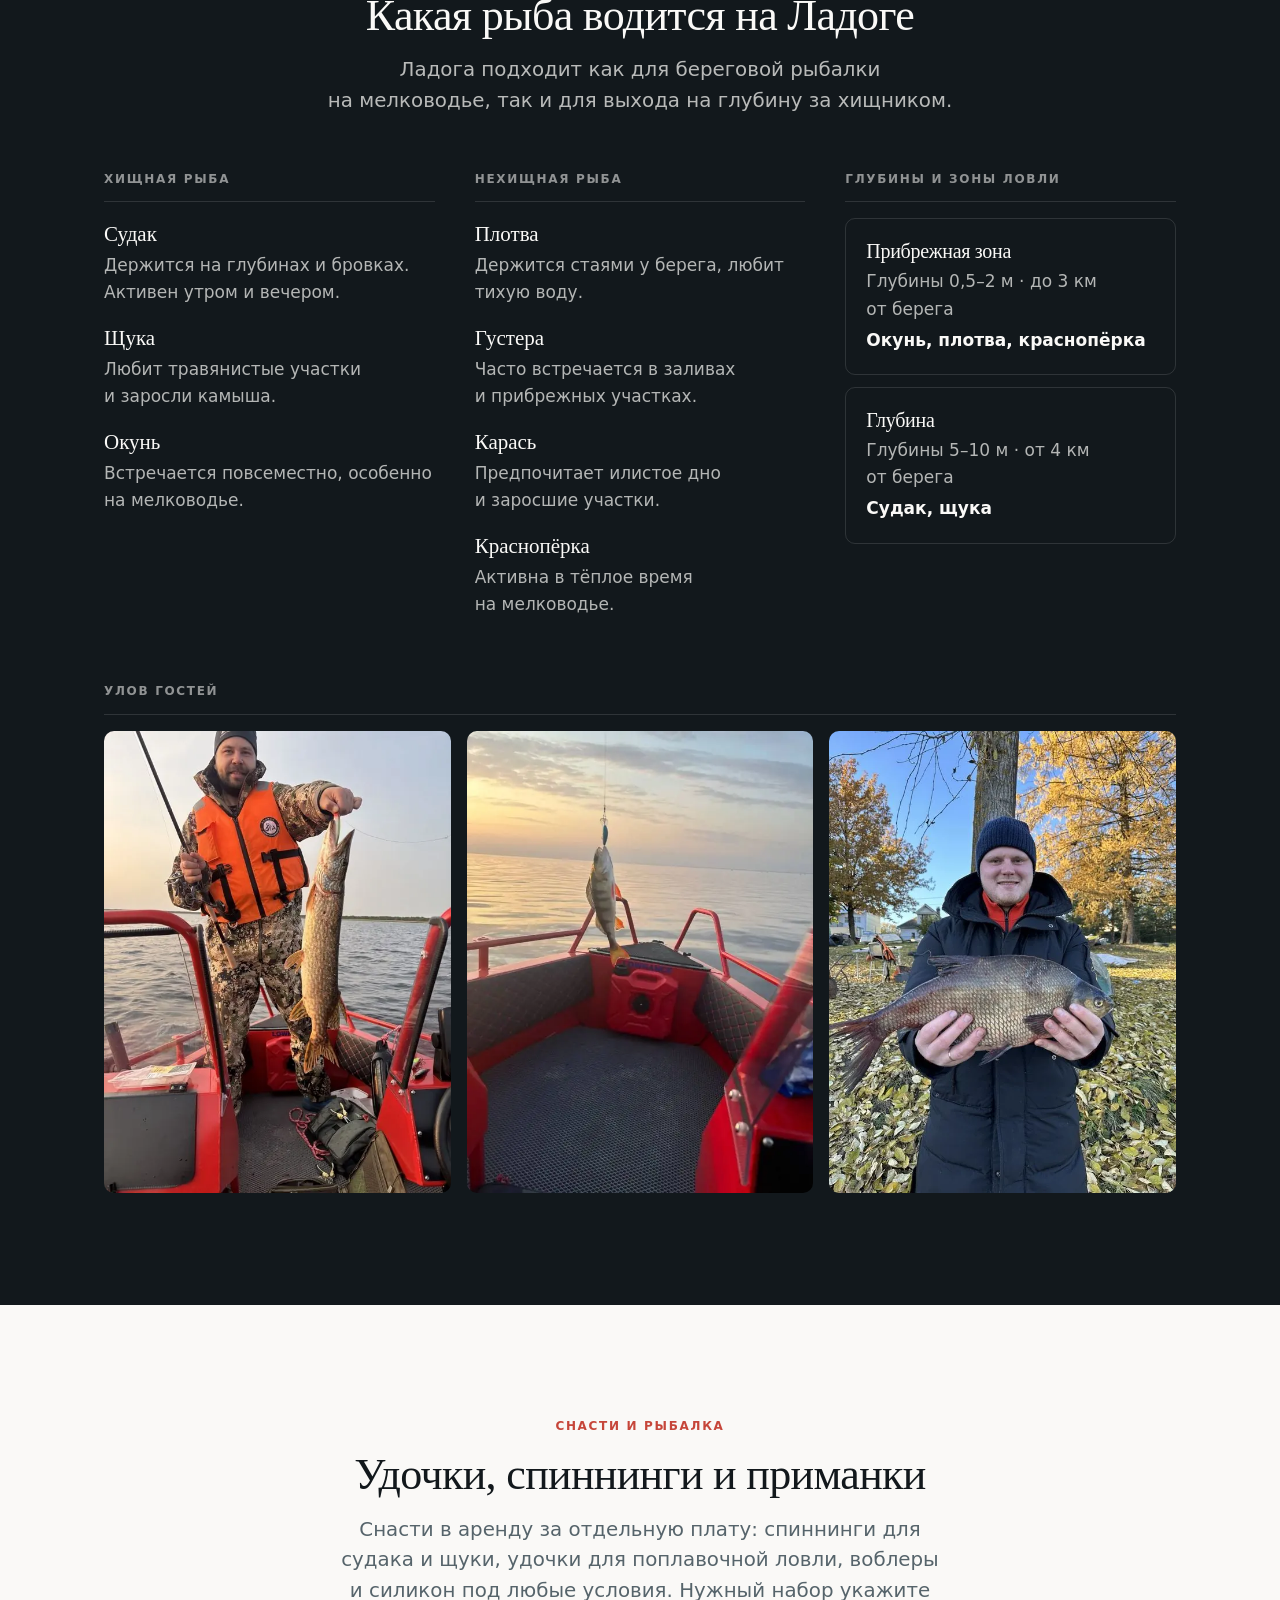
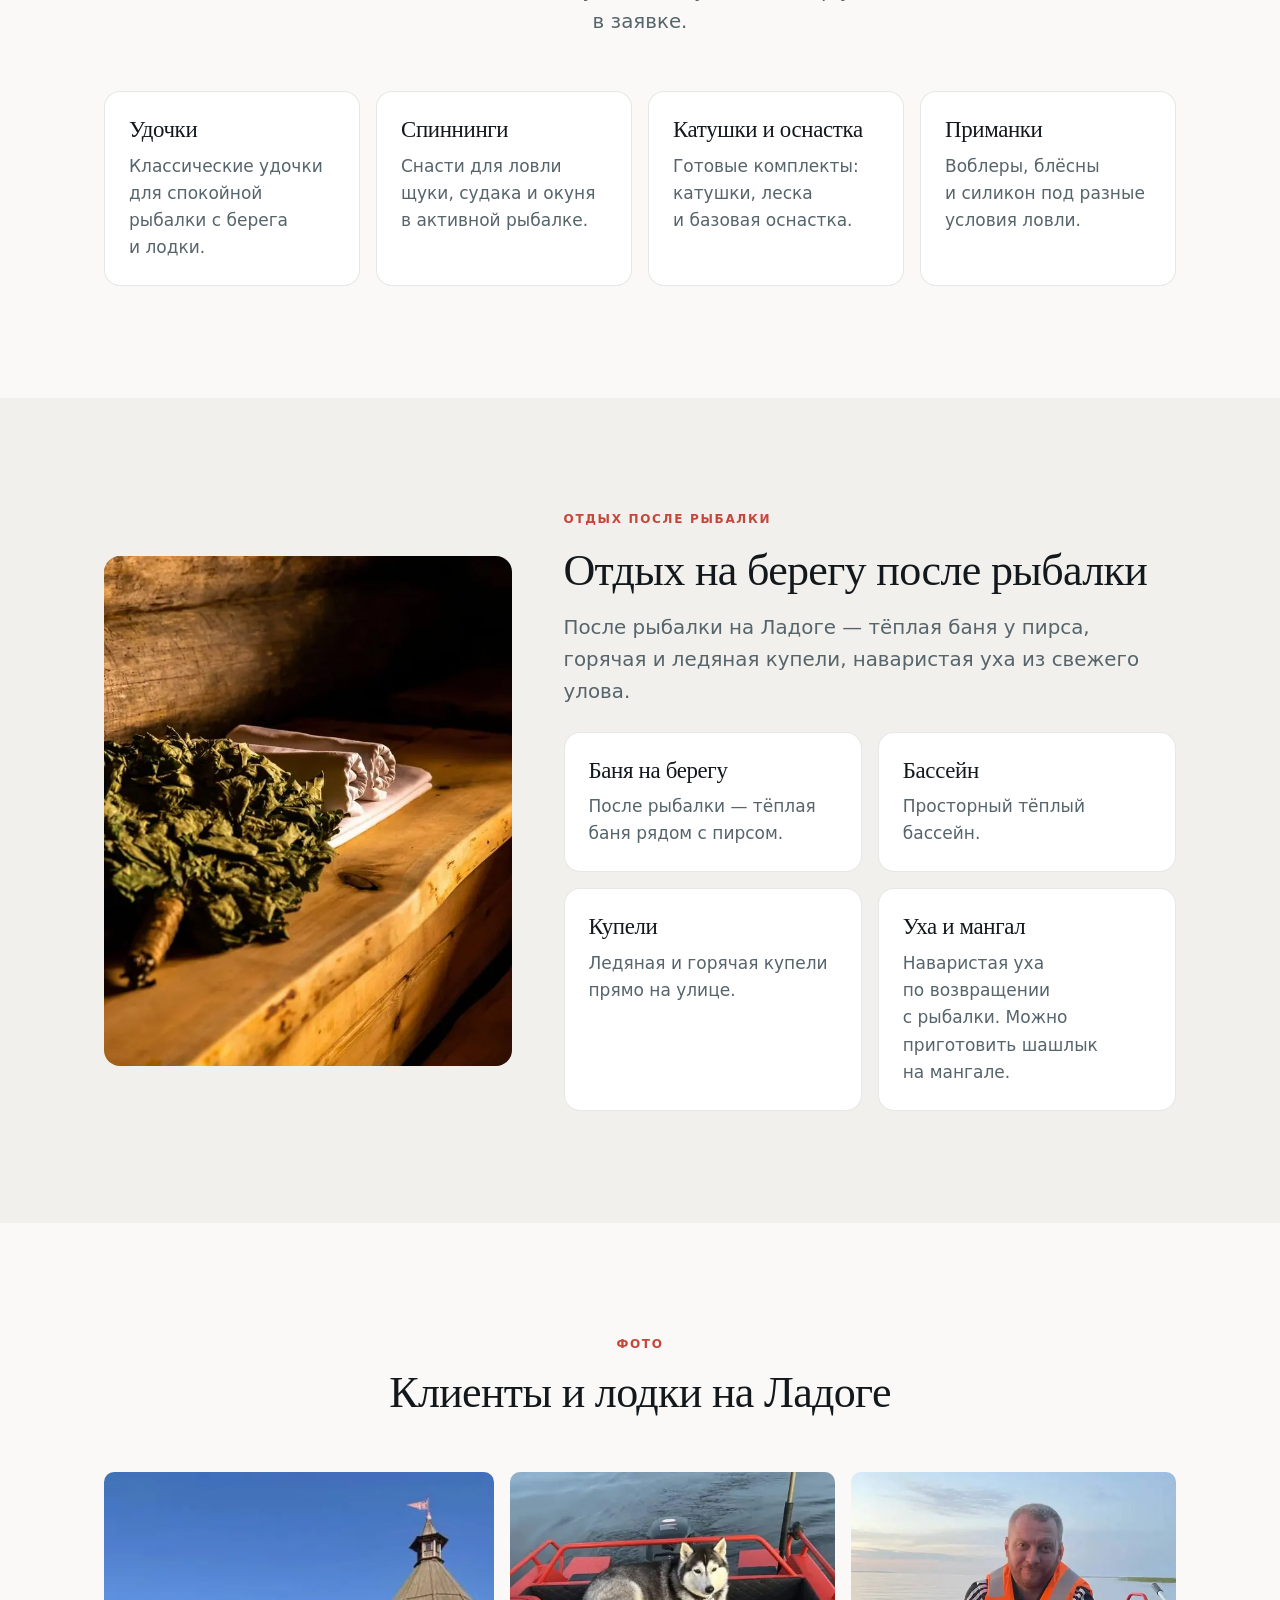
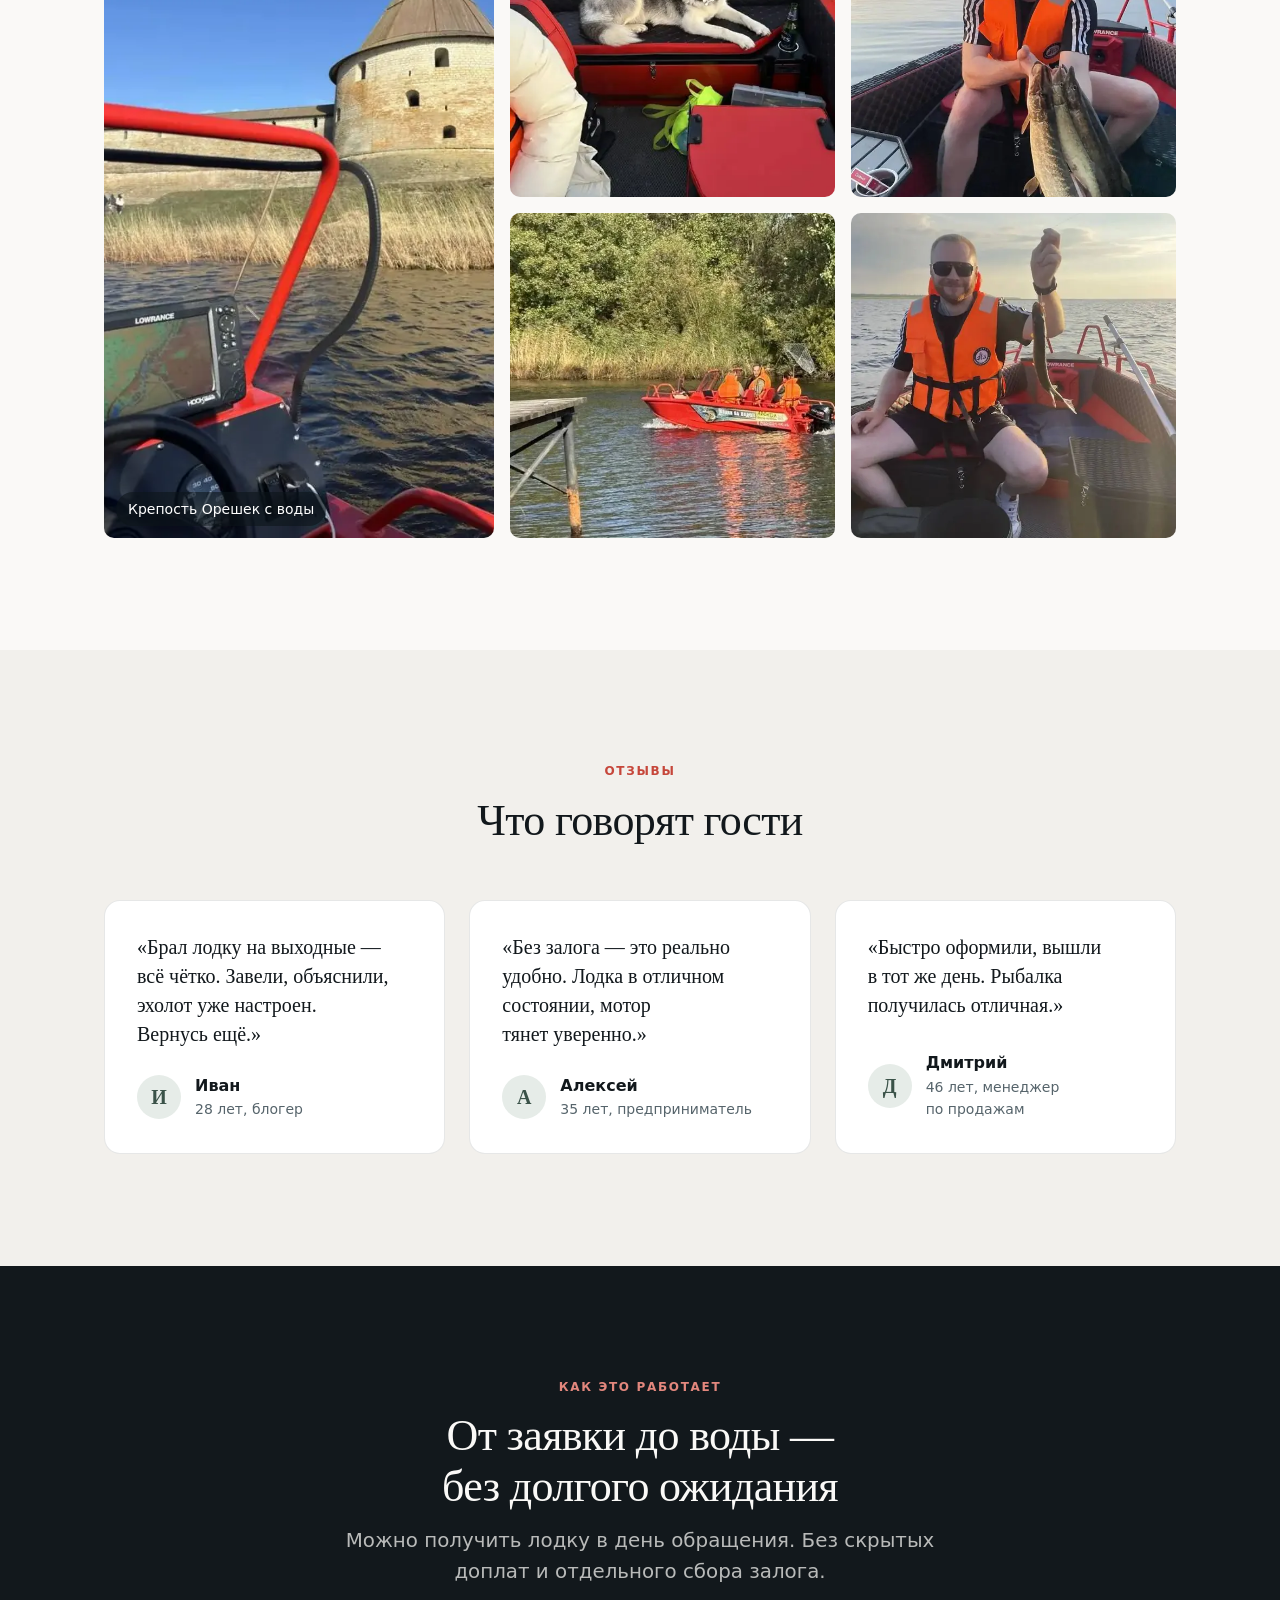
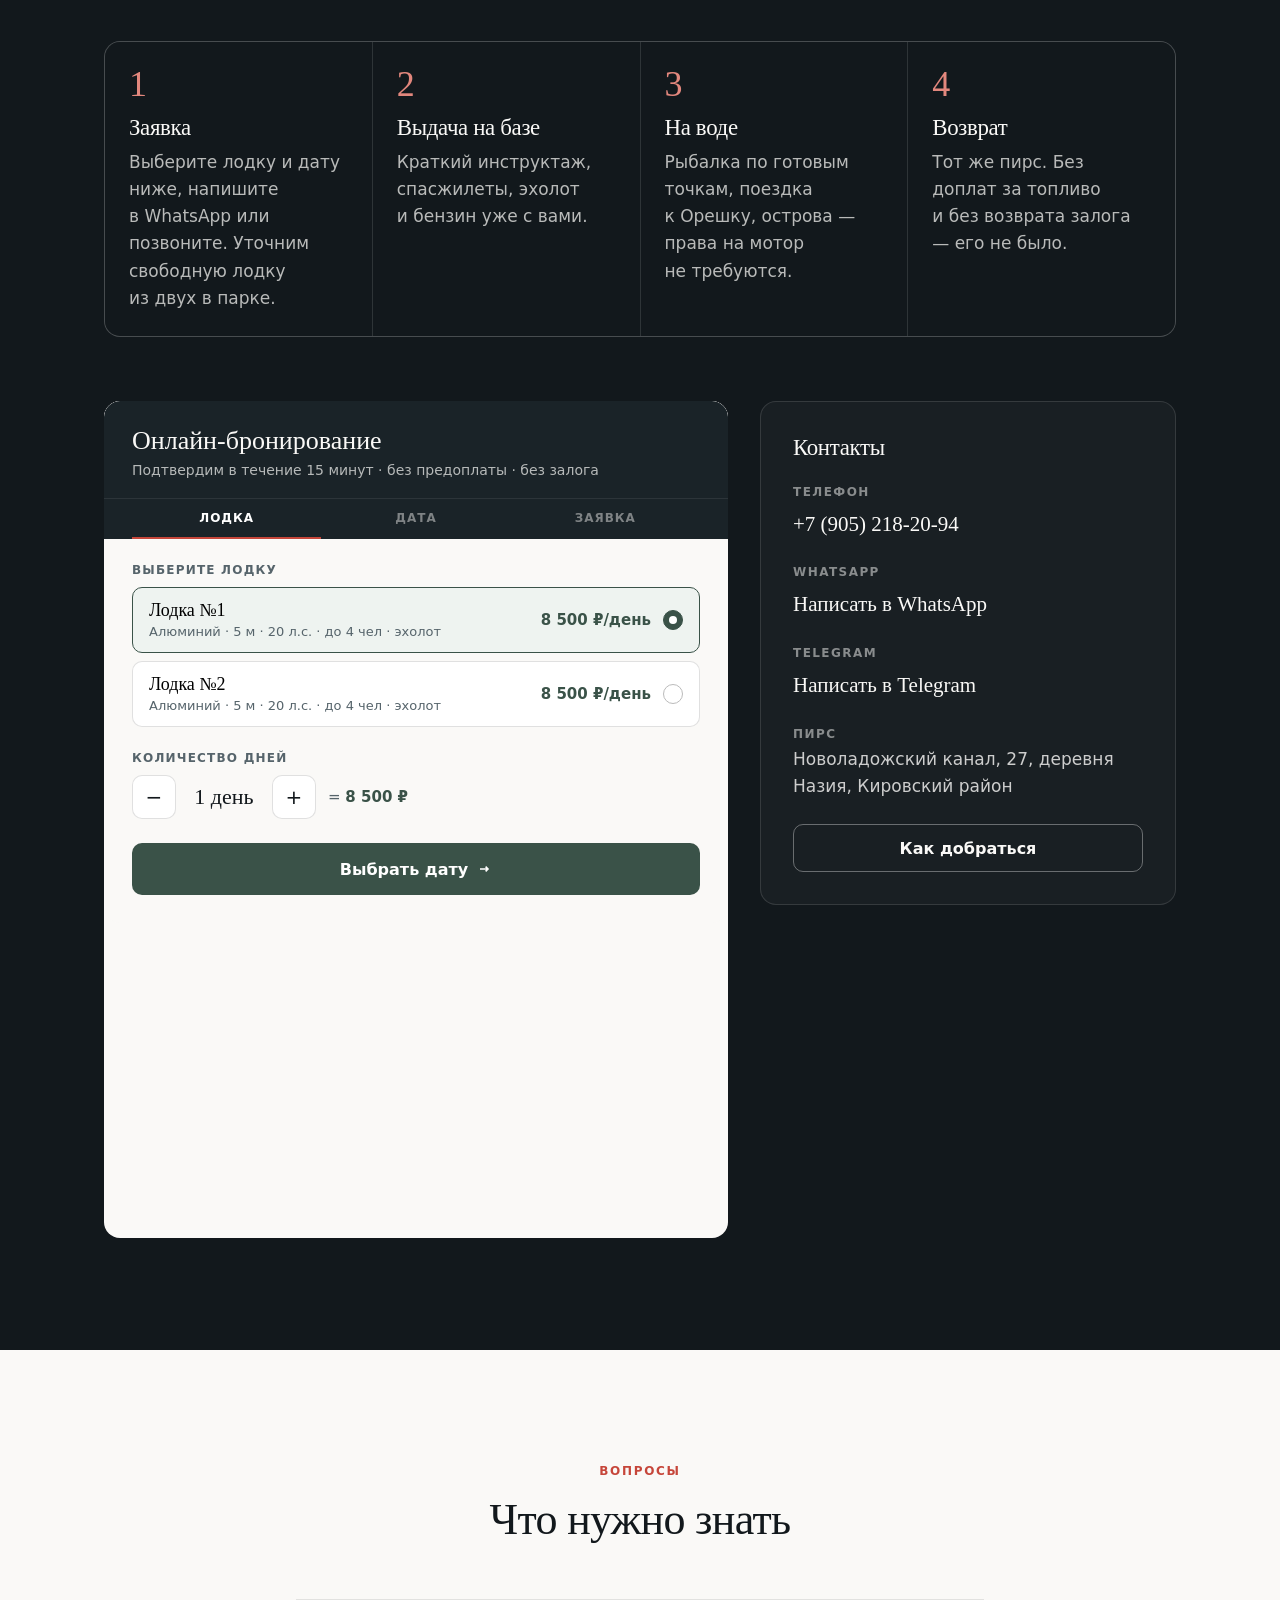
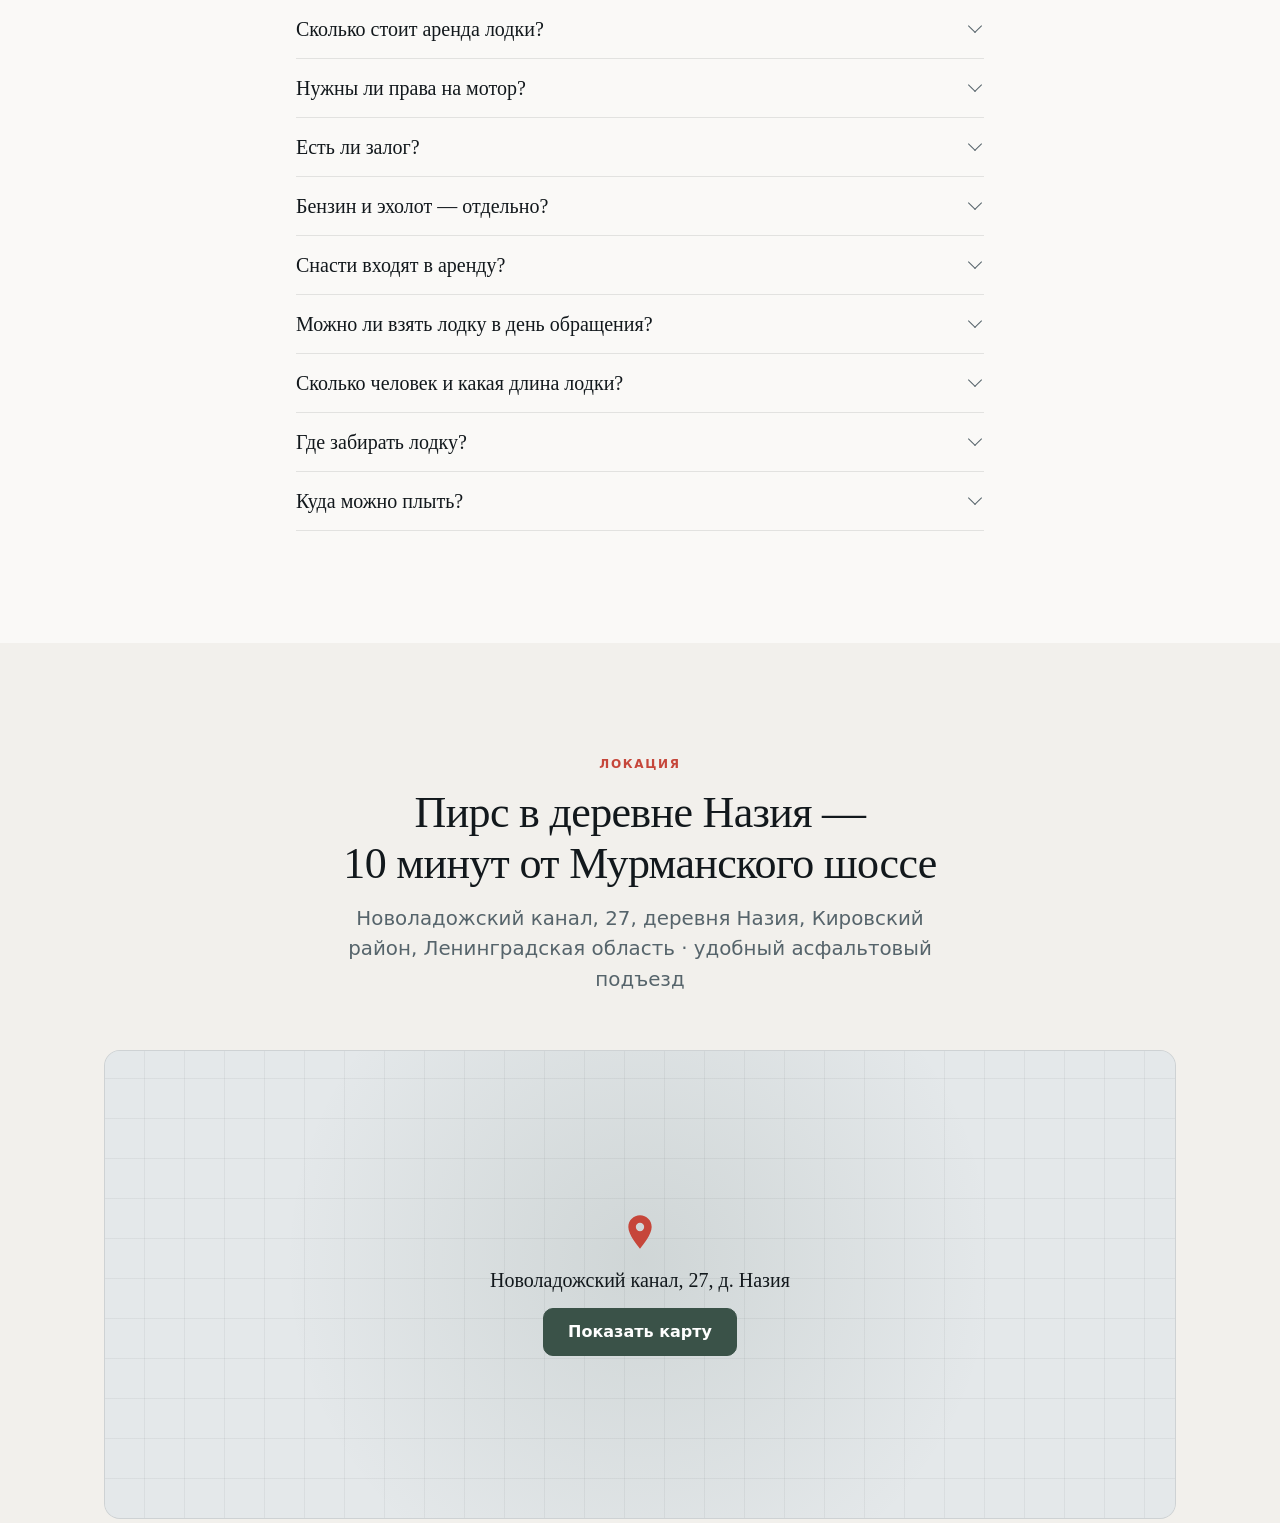
==== commit dbf6eddd: "Demo mode: no personal data collected, booking via WhatsApp link - booking widget keeps boat/days/da" ====
--- a/index.html
+++ b/index.html
@@ -482,21 +482,21 @@
         </header>
         <div class="reviews">
           <figure class="review">
-            <blockquote><p>«Брал лодку на&nbsp;выходные — всё чётко. Завели, объяснили, эхолот уже настроен. Вернусь ещё.»</p></blockquote>
+            <blockquote><p>«Брал лодку на&nbsp;выходные&nbsp;— всё чётко. Завели, объяснили, эхолот уже настроен. Вернусь&nbsp;ещё.»</p></blockquote>
             <figcaption class="review__author">
               <span class="review__avatar" aria-hidden="true">И</span>
               <span><strong>Иван</strong>28&nbsp;лет, блогер</span>
             </figcaption>
           </figure>
           <figure class="review">
-            <blockquote><p>«Без залога — это реально удобно. Лодка в&nbsp;отличном состоянии, мотор тянет уверенно.»</p></blockquote>
+            <blockquote><p>«Без залога&nbsp;— это реально удобно. Лодка в&nbsp;отличном состоянии, мотор тянет&nbsp;уверенно.»</p></blockquote>
             <figcaption class="review__author">
               <span class="review__avatar" aria-hidden="true">А</span>
               <span><strong>Алексей</strong>35&nbsp;лет, предприниматель</span>
             </figcaption>
           </figure>
           <figure class="review">
-            <blockquote><p>«Быстро оформили, вышли в&nbsp;тот же день. Рыбалка получилась отличная.»</p></blockquote>
+            <blockquote><p>«Быстро оформили, вышли в&nbsp;тот же день. Рыбалка получилась&nbsp;отличная.»</p></blockquote>
             <figcaption class="review__author">
               <span class="review__avatar" aria-hidden="true">Д</span>
               <span><strong>Дмитрий</strong>46&nbsp;лет, менеджер по&nbsp;продажам</span>
@@ -517,7 +517,7 @@
         </header>
 
         <ol class="steps">
-          <li><span class="steps__num">1</span><h3>Заявка</h3><p>Выберите лодку и&nbsp;дату в&nbsp;форме или позвоните — уточним свободную лодку из&nbsp;двух в&nbsp;парке.</p></li>
+          <li><span class="steps__num">1</span><h3>Заявка</h3><p>Выберите лодку и&nbsp;дату ниже, напишите в&nbsp;WhatsApp или позвоните. Уточним свободную лодку из&nbsp;двух в&nbsp;парке.</p></li>
           <li><span class="steps__num">2</span><h3>Выдача на&nbsp;базе</h3><p>Краткий инструктаж, спасжилеты, эхолот и&nbsp;бензин уже с&nbsp;вами.</p></li>
           <li><span class="steps__num">3</span><h3>На воде</h3><p>Рыбалка по&nbsp;готовым точкам, поездка к&nbsp;Орешку, острова — права на&nbsp;мотор не&nbsp;требуются.</p></li>
           <li><span class="steps__num">4</span><h3>Возврат</h3><p>Тот же пирс. Без доплат за&nbsp;топливо и&nbsp;без возврата залога — его не&nbsp;было.</p></li>
@@ -608,10 +608,6 @@
         <p><a href="tel:+79052182094" data-contact="tel">+7 (905) 218-20-94</a></p>
       </div>
       <a class="site-footer__top" href="#top">Наверх ↑</a>
-      <div class="site-footer__legal">
-        <p><span data-op="name">[Наименование / ИП ФИО]</span>, ИНН&nbsp;<span data-op="inn">[ИНН]</span></p>
-        <a href="politika.html">Политика обработки персональных данных</a>
-      </div>
     </div>
   </footer>
 
--- a/style.css
+++ b/style.css
@@ -407,21 +407,6 @@
 .site-footer__brand { font-weight: 700; letter-spacing: 0.08em; text-transform: uppercase; color: var(--linen); margin-bottom: 0.25rem; }
 .site-footer a { display: inline-block; padding-block: 0.25rem; text-decoration: none; color: var(--linen); }
 .site-footer__top { min-height: 2.75rem; }
-.site-footer__legal { flex-basis: 100%; display: flex; flex-wrap: wrap; gap: 0.25rem 2rem; justify-content: space-between; padding-top: 1.25rem; border-top: 1px solid var(--border-light); color: rgba(250,249,247,0.55); }
-.site-footer__legal a { color: rgba(250,249,247,0.8); text-decoration: underline; text-underline-offset: 3px; text-decoration-color: rgba(250,249,247,0.35); }
-
-/* --- Policy page ---------------------------------------------------------- */
-.site-header--solid .header-back { display: inline-flex; align-items: center; min-height: 2.75rem; font-size: 0.9375rem; font-weight: 600; text-decoration: none; color: var(--pine); }
-.policy { padding: calc(var(--header-h) + clamp(2rem, 5vw, 4rem)) 0 var(--section-y); }
-.policy h1 { font-size: var(--fs-h2); line-height: 1.15; margin: 0.75rem 0 0.75rem; }
-.policy__meta { color: var(--slate); margin-bottom: 2rem; }
-.policy h2 { font-size: 1.375rem; line-height: 1.3; margin: 2.25rem 0 0.75rem; }
-.policy p, .policy li { color: #2a3439; }
-.policy p + p { margin-top: 0.75rem; }
-.policy ul { list-style: disc; padding-left: 1.25rem; display: grid; gap: 0.375rem; margin-top: 0.5rem; }
-.policy a { color: var(--pine); text-underline-offset: 3px; overflow-wrap: anywhere; }
-.policy__card { margin-top: 1rem; padding: 1.25rem 1.5rem; background: var(--pebble); border-radius: var(--radius-lg); display: grid; gap: 0.25rem; }
-.policy__card p + p { margin-top: 0; }
 
 /* --- Sticky CTA (mobile) -------------------------------------------------- */
 .sticky-cta {
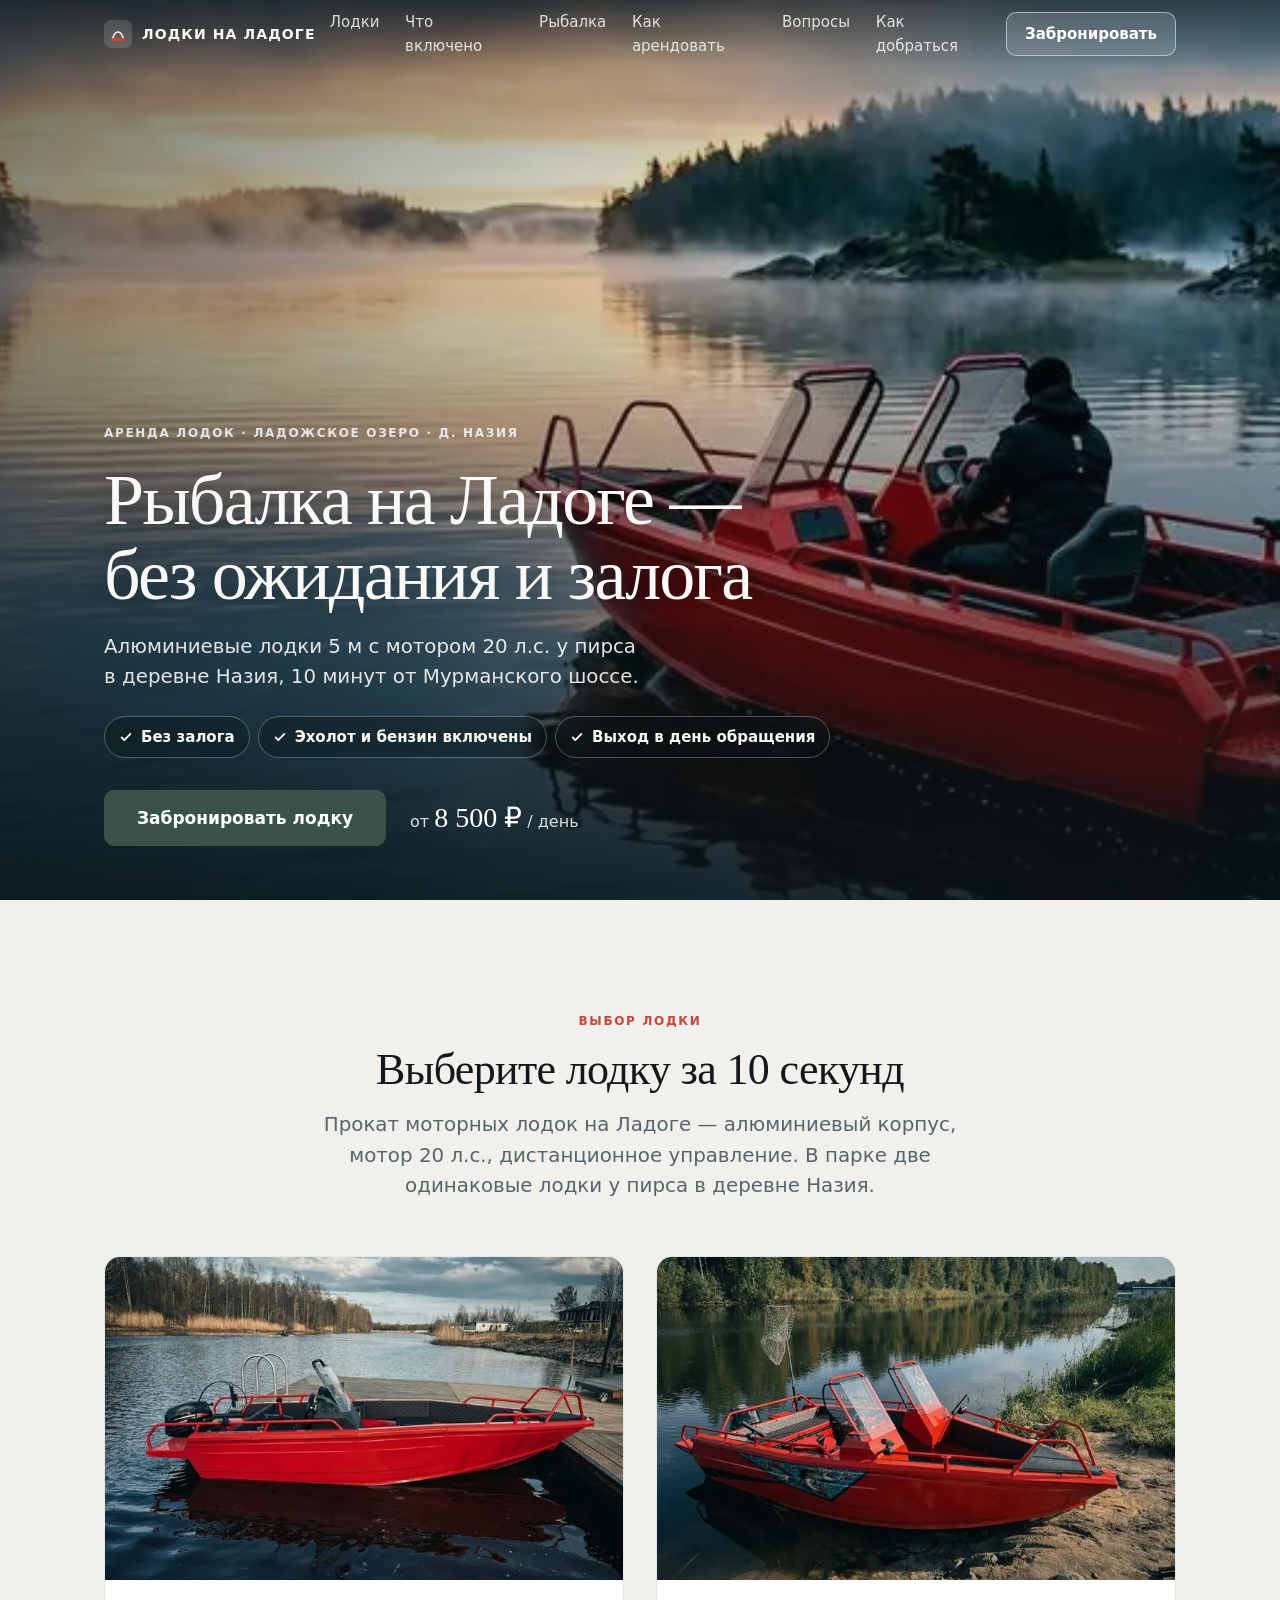
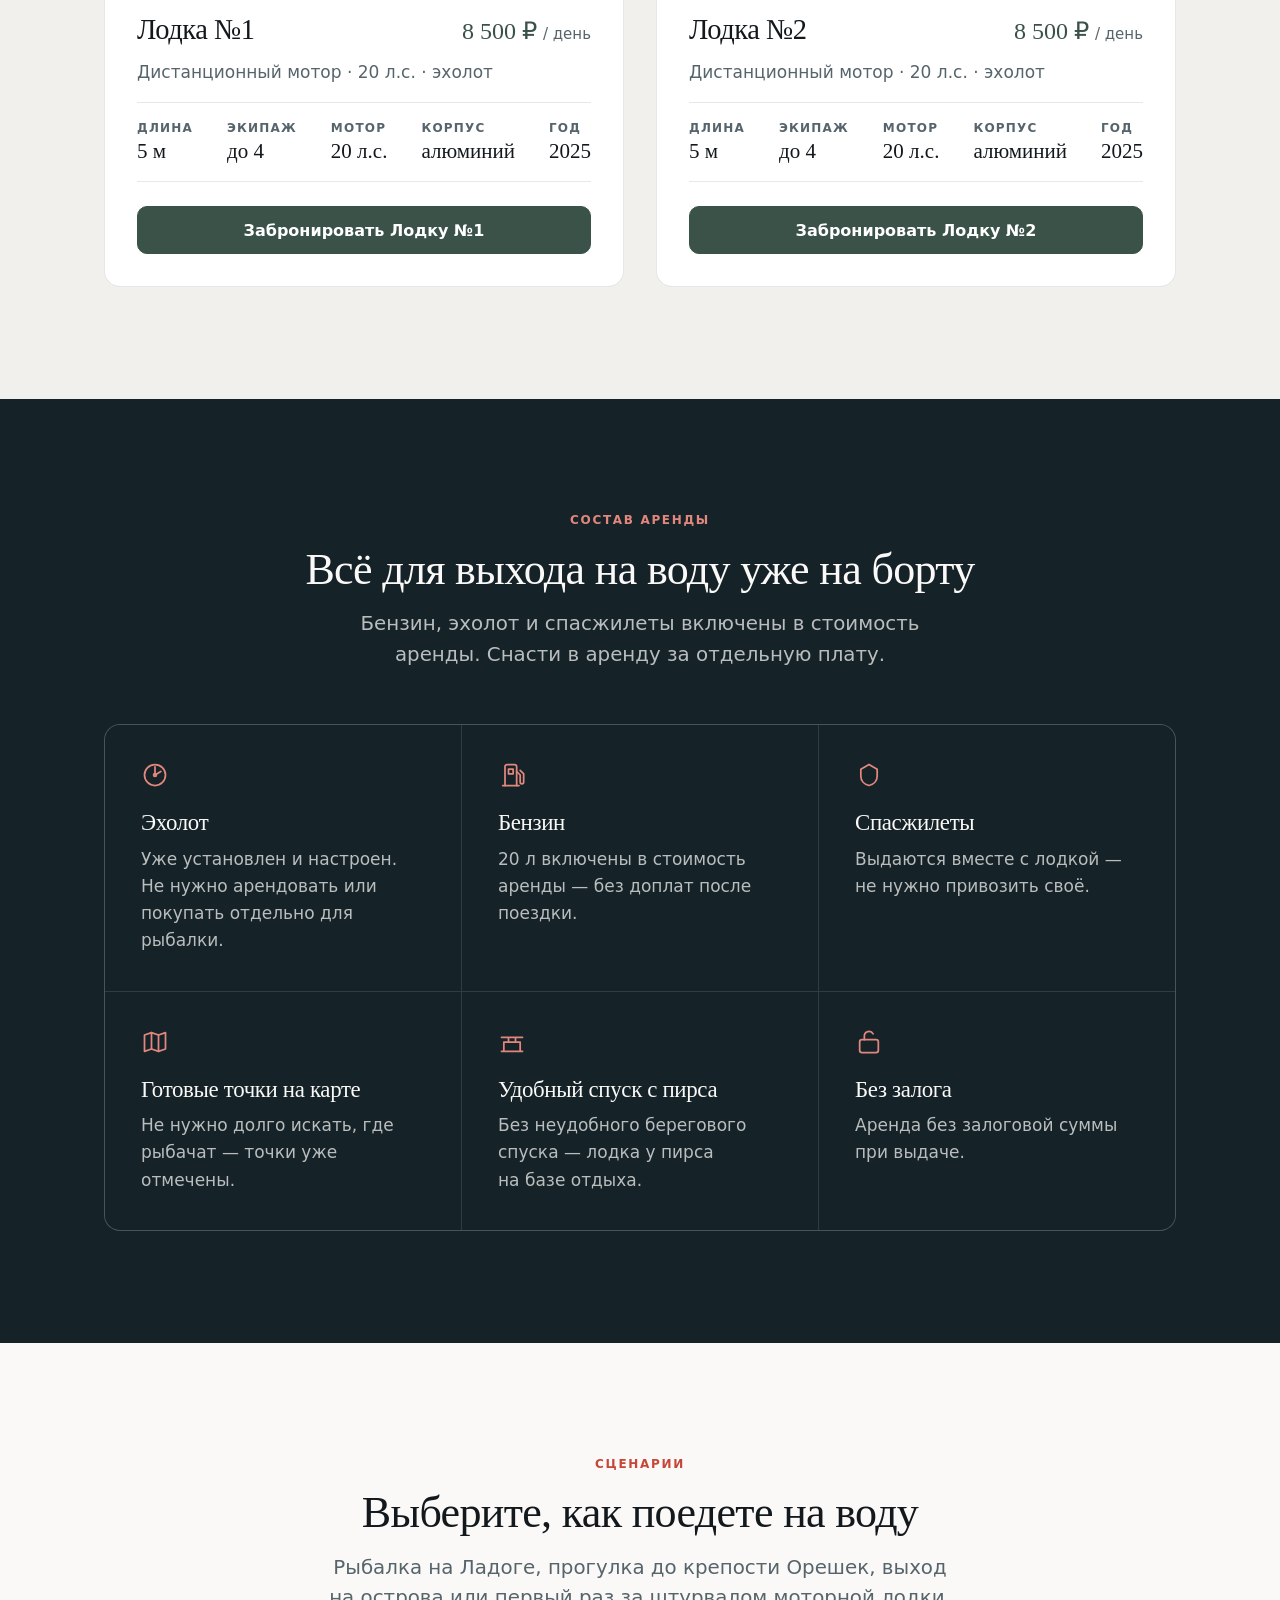
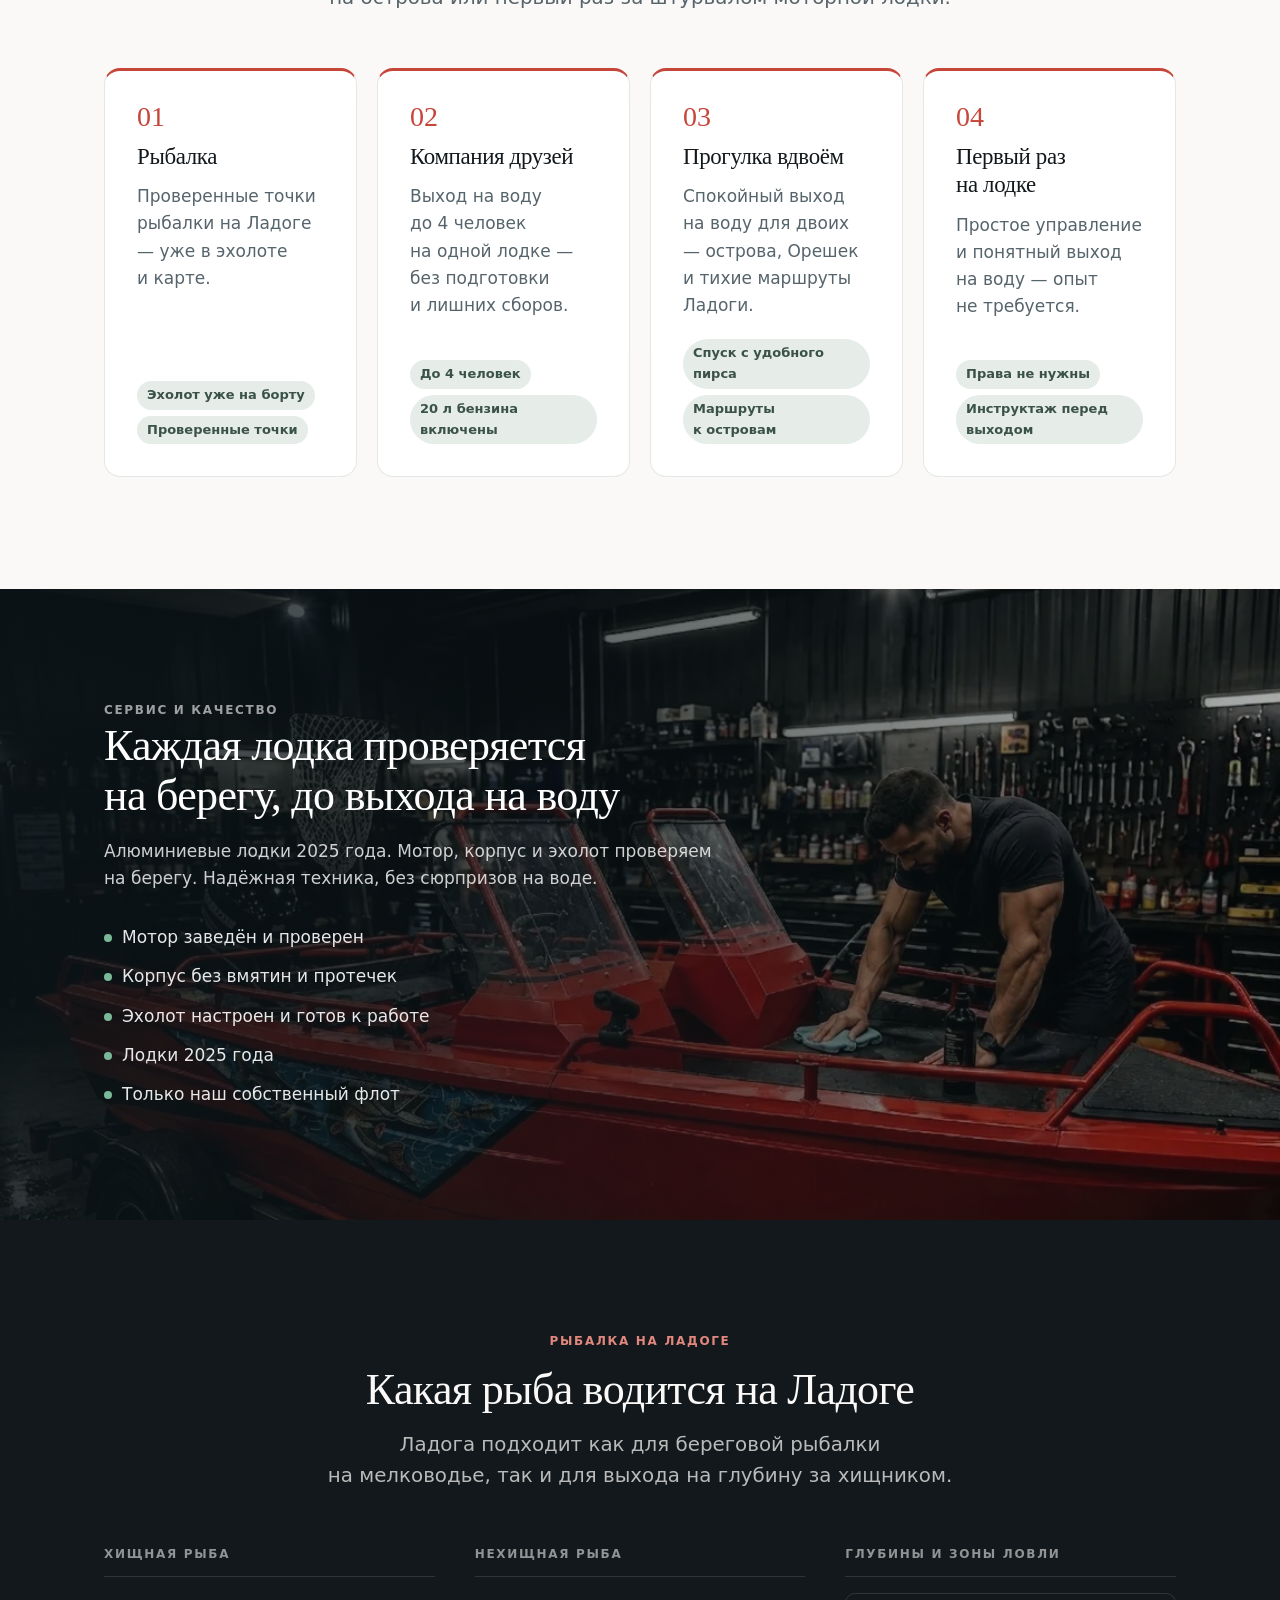
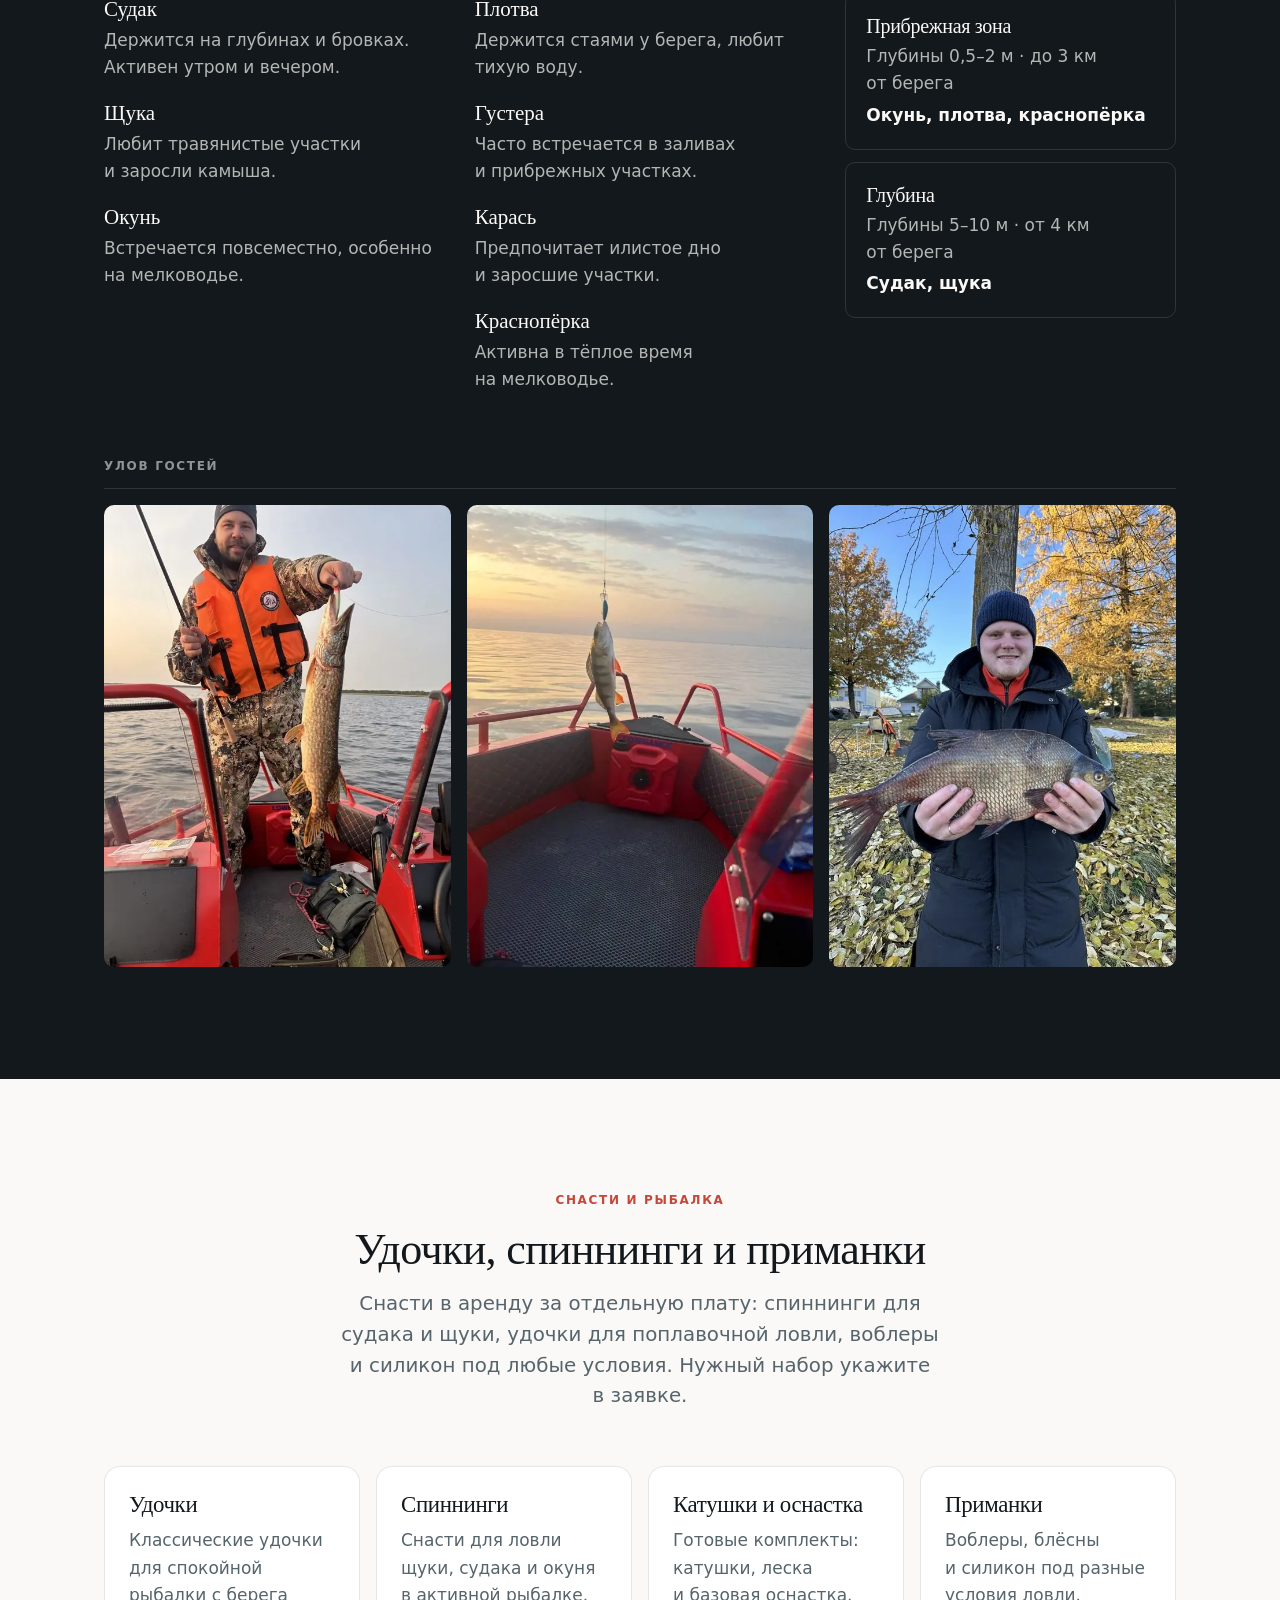
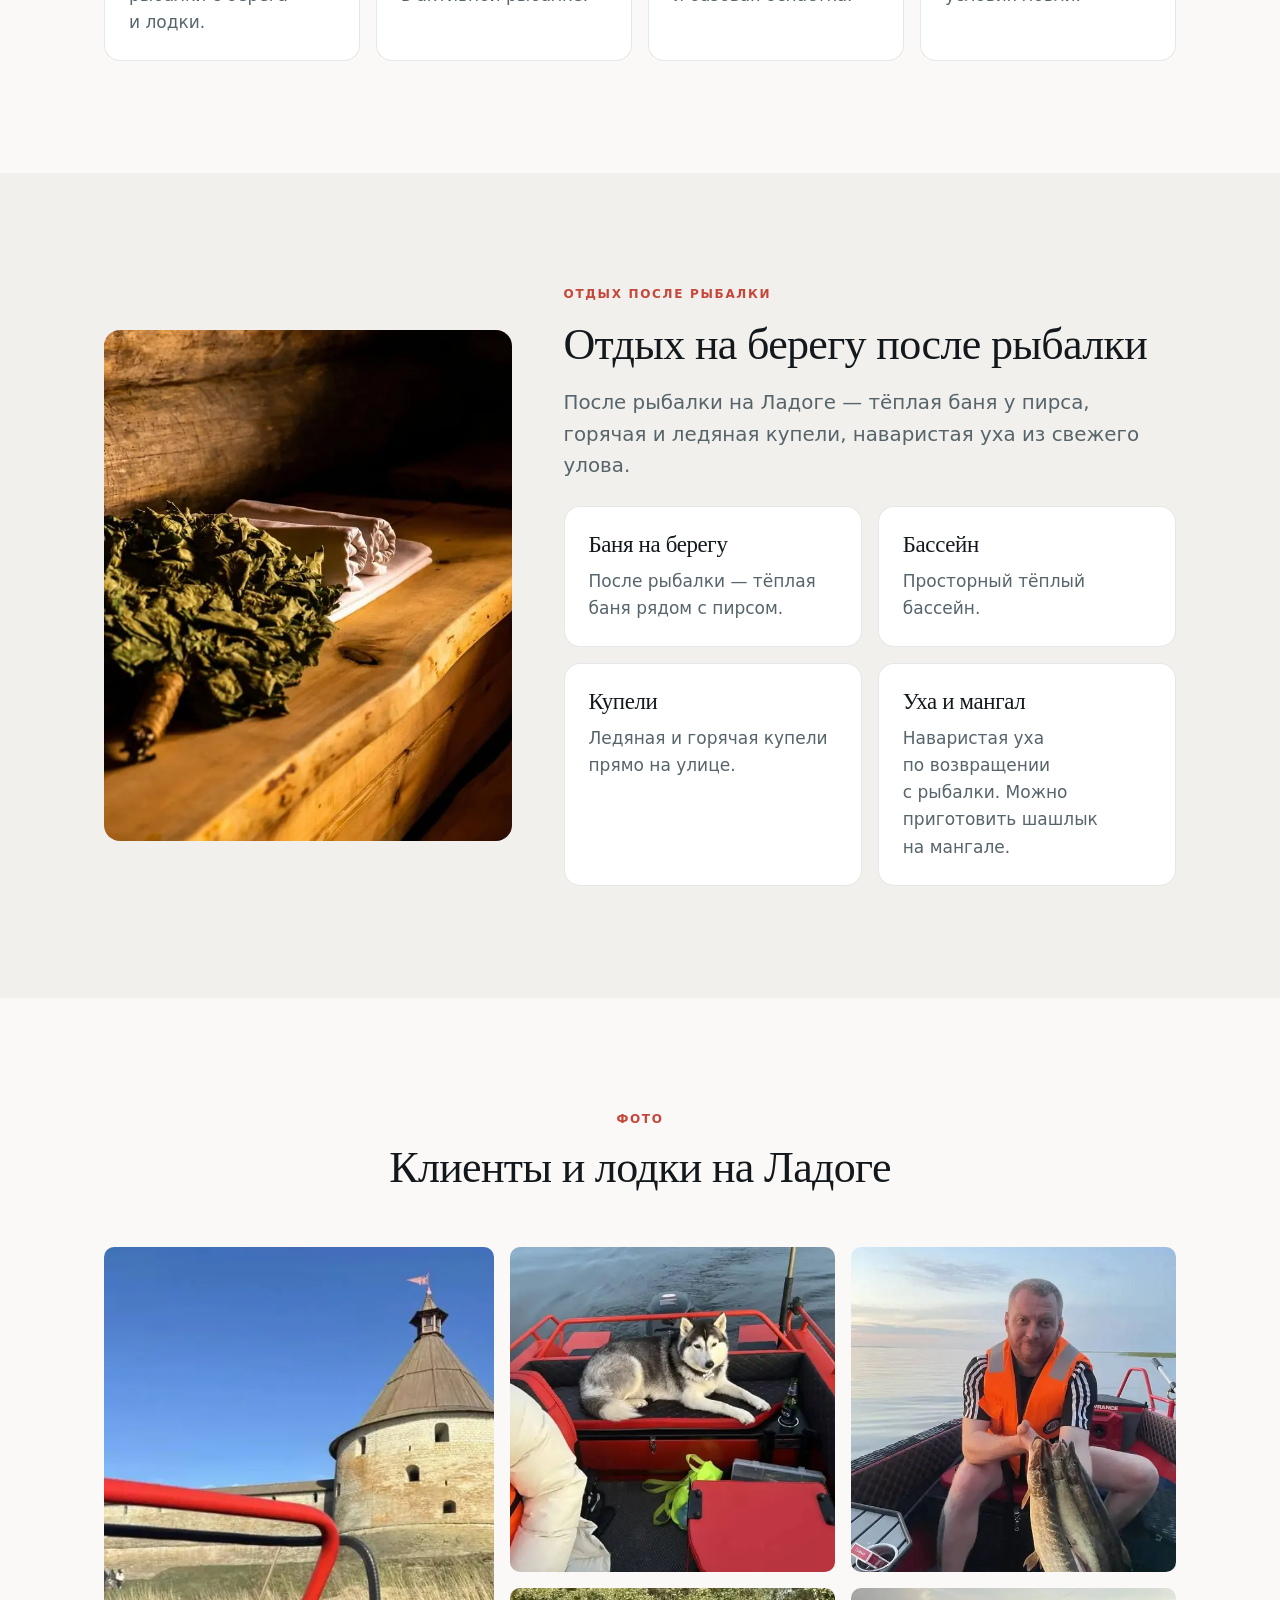
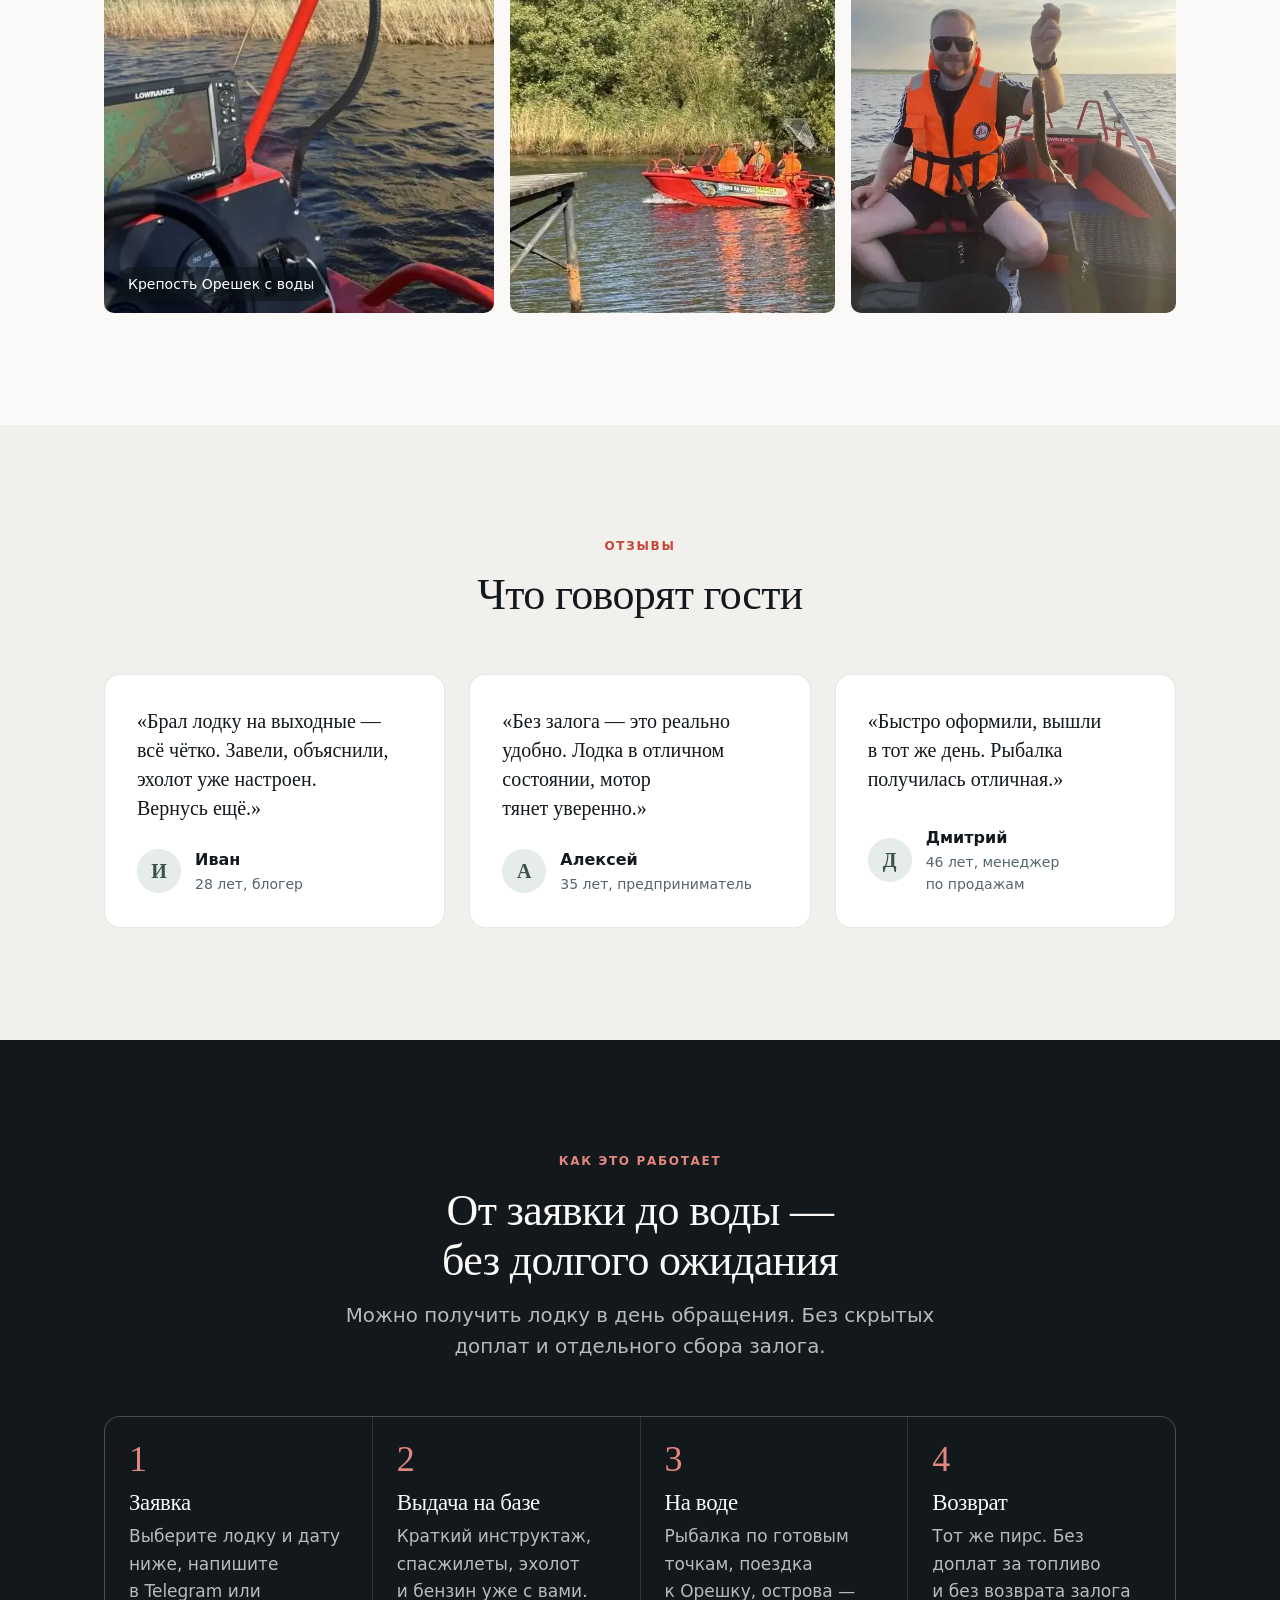
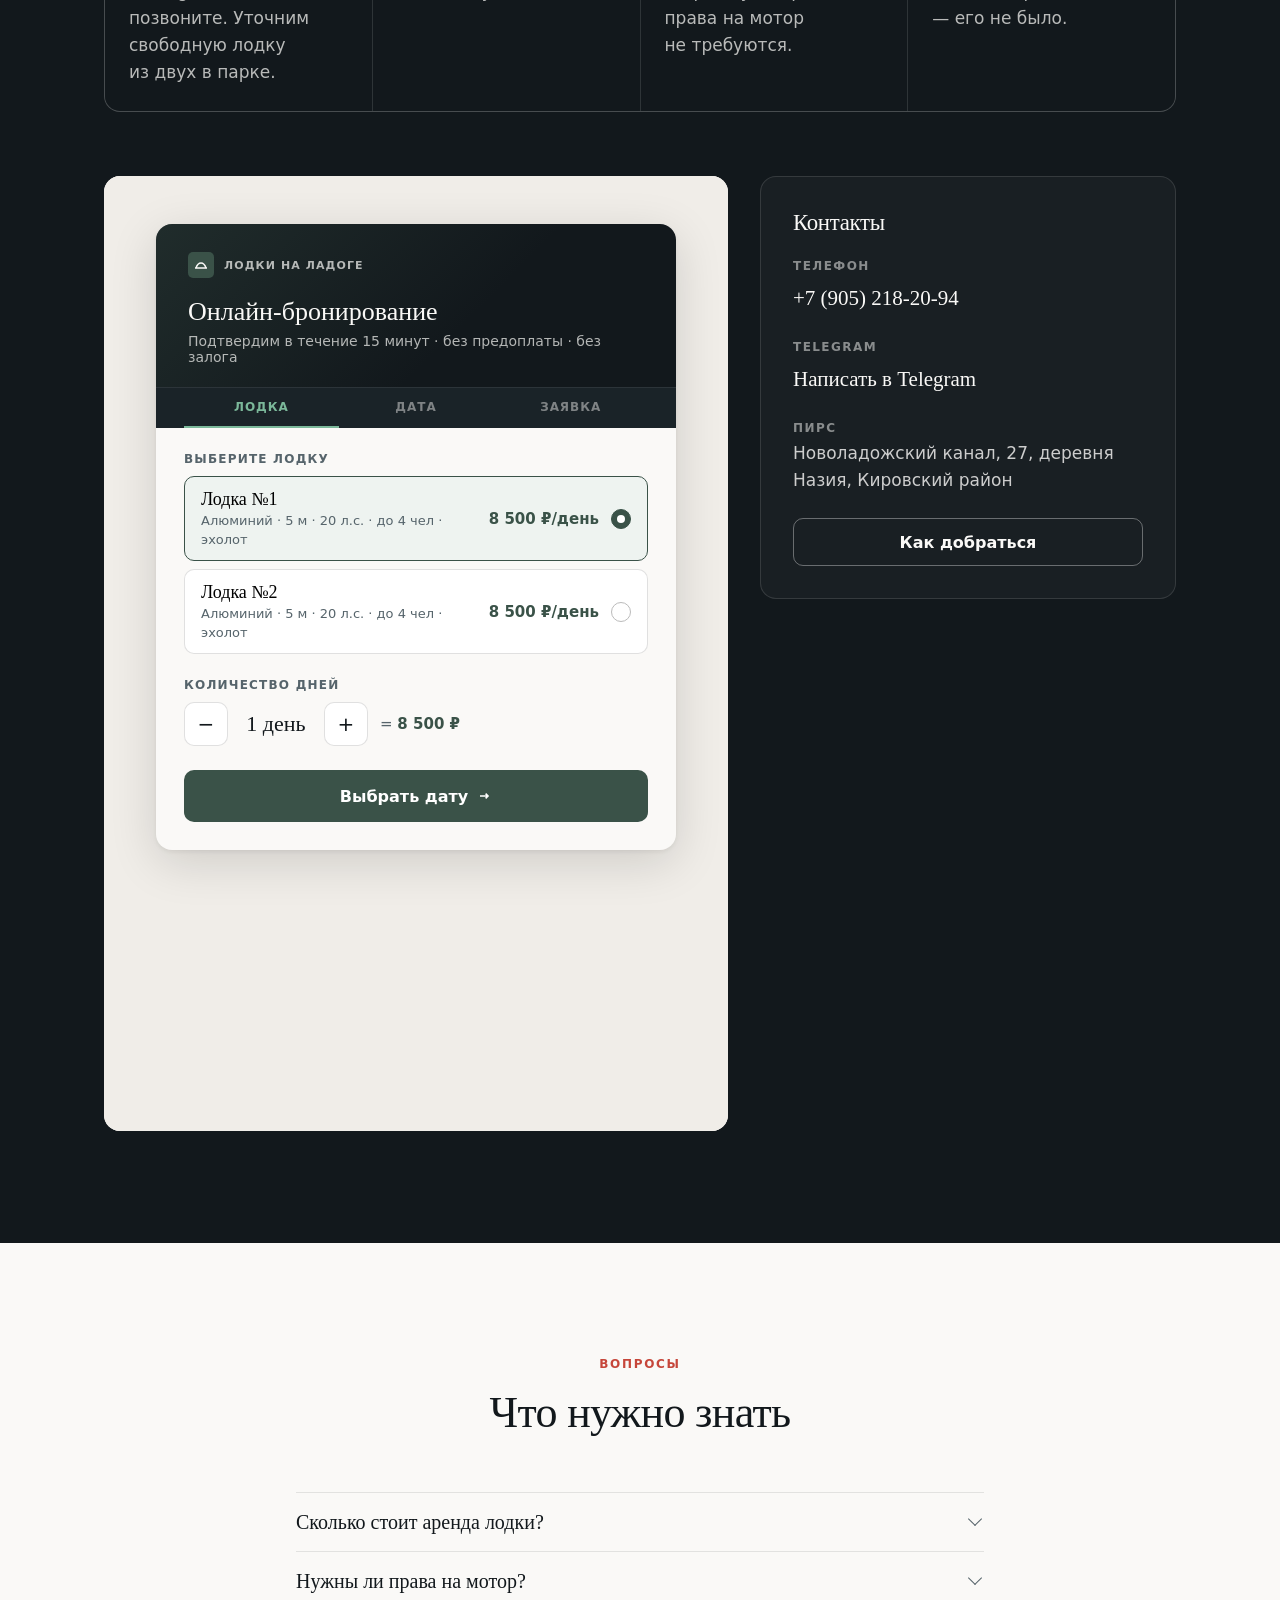
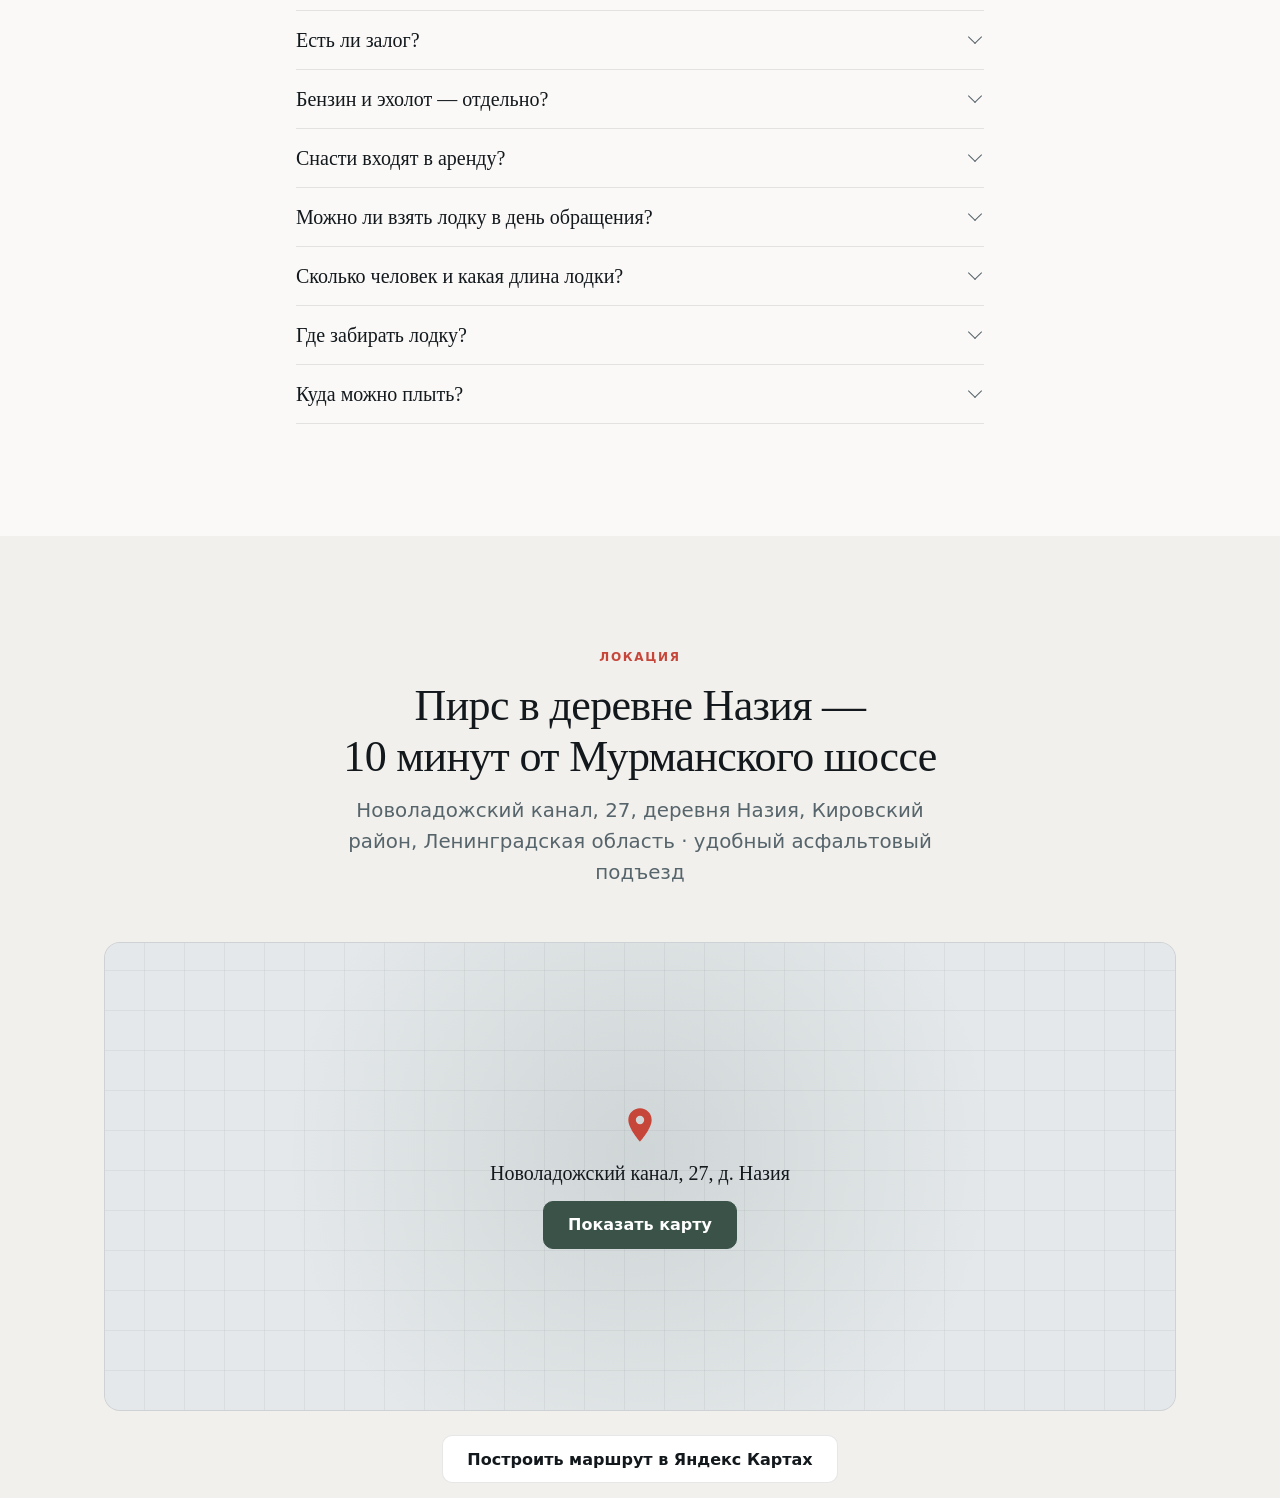
==== commit 771567b3: "Бронь через Telegram, прежний вид виджета, вернули блок «Каждая лодка проверяется» с фото Co-Authore" ====
--- a/index.html
+++ b/index.html
@@ -294,31 +294,23 @@
       </div>
     </section>
 
-    <!-- 5. Own fleet / care -->
-    <section class="section section--pebble" id="care" aria-labelledby="care-title">
-      <div class="container care">
-        <figure class="care__media">
-          <picture>
-            <source type="image/webp" srcset="img/echo-sounder-640.webp 640w, img/echo-sounder-1200.webp 1200w" sizes="(min-width: 900px) 540px, 100vw">
-            <img src="img/echo-sounder-640.jpg" srcset="img/echo-sounder-640.jpg 640w, img/echo-sounder-1200.jpg 1200w" sizes="(min-width: 900px) 540px, 100vw" width="1200" height="900" loading="lazy" decoding="async" alt="Гости на лодке во время рыбалки: эхолот на борту, собака и снасти">
-          </picture>
-          <figcaption>Эхолот на&nbsp;борту — точки рыбалки уже в&nbsp;нём</figcaption>
-        </figure>
-        <div class="care__body">
-          <p class="eyebrow">Сервис и качество</p>
-          <h2 id="care-title">Собственный флот — без сюрпризов на&nbsp;воде</h2>
-          <p class="care__lead">Алюминиевые лодки 2025&nbsp;года — проверяем мотор, корпус и&nbsp;эхолот перед каждым сезоном. Гости возвращаются, когда каждый выход предсказуем: состояние лодок стабильное, условия аренды одинаковые от&nbsp;раза к&nbsp;разу.</p>
-          <ul class="checklist">
-            <li>Моторы проверяем перед каждым сезоном</li>
-            <li>Корпус без вмятин и&nbsp;протечек</li>
-            <li>Эхолот настроен и&nbsp;готов к&nbsp;работе</li>
-            <li>Нет случайных лодок — только наш собственный флот</li>
-            <li>Одинаковые лодки без разброса по&nbsp;состоянию</li>
-            <li>Стабильная комплектация каждый выезд</li>
-            <li>Без залога и&nbsp;скрытых доплат</li>
-            <li>Знакомые точки рыбалки</li>
-          </ul>
-        </div>
+    <!-- 5. Boat check: photo background -->
+    <section class="section check" id="care" aria-labelledby="care-title">
+      <picture class="check__bg" aria-hidden="true">
+        <source type="image/webp" srcset="img/boat-check-720.webp 720w, img/boat-check-1150.webp 1150w" sizes="100vw">
+        <img src="img/boat-check-720.jpg" srcset="img/boat-check-720.jpg 720w, img/boat-check-1150.jpg 1150w" sizes="100vw" width="1150" height="724" loading="lazy" decoding="async" alt="">
+      </picture>
+      <div class="container check__body">
+        <p class="eyebrow">Сервис и качество</p>
+        <h2 id="care-title">Каждая лодка проверяется на&nbsp;берегу, до&nbsp;выхода на&nbsp;воду</h2>
+        <p class="check__lead">Алюминиевые лодки 2025&nbsp;года. Мотор, корпус и&nbsp;эхолот проверяем на&nbsp;берегу. Надёжная техника, без&nbsp;сюрпризов на&nbsp;воде.</p>
+        <ul class="check__list">
+          <li>Мотор заведён и&nbsp;проверен</li>
+          <li>Корпус без вмятин и&nbsp;протечек</li>
+          <li>Эхолот настроен и&nbsp;готов к&nbsp;работе</li>
+          <li>Лодки 2025&nbsp;года</li>
+          <li>Только наш собственный флот</li>
+        </ul>
       </div>
     </section>
 
@@ -517,7 +509,7 @@
         </header>
 
         <ol class="steps">
-          <li><span class="steps__num">1</span><h3>Заявка</h3><p>Выберите лодку и&nbsp;дату ниже, напишите в&nbsp;WhatsApp или позвоните. Уточним свободную лодку из&nbsp;двух в&nbsp;парке.</p></li>
+          <li><span class="steps__num">1</span><h3>Заявка</h3><p>Выберите лодку и&nbsp;дату ниже, напишите в&nbsp;Telegram или позвоните. Уточним свободную лодку из&nbsp;двух в&nbsp;парке.</p></li>
           <li><span class="steps__num">2</span><h3>Выдача на&nbsp;базе</h3><p>Краткий инструктаж, спасжилеты, эхолот и&nbsp;бензин уже с&nbsp;вами.</p></li>
           <li><span class="steps__num">3</span><h3>На воде</h3><p>Рыбалка по&nbsp;готовым точкам, поездка к&nbsp;Орешку, острова — права на&nbsp;мотор не&nbsp;требуются.</p></li>
           <li><span class="steps__num">4</span><h3>Возврат</h3><p>Тот же пирс. Без доплат за&nbsp;топливо и&nbsp;без возврата залога — его не&nbsp;было.</p></li>
@@ -534,10 +526,6 @@
               <li>
                 <span>Телефон</span>
                 <a href="tel:+79052182094" data-contact="tel">+7 (905) 218-20-94</a>
-              </li>
-              <li>
-                <span>WhatsApp</span>
-                <a href="https://wa.me/79052182094" target="_blank" rel="noopener" data-contact="whatsapp">Написать в WhatsApp</a>
               </li>
               <li data-contact-row="telegram">
                 <span>Telegram</span>
--- a/style.css
+++ b/style.css
@@ -429,3 +429,17 @@
   *, *::before, *::after { transition-duration: 0.01ms !important; animation-duration: 0.01ms !important; }
   .js .reveal { opacity: 1; transform: none; }
 }
+
+/* Boat check: photo background section */
+.check { position: relative; overflow: hidden; color: #fff; min-height: 70svh; display: flex; align-items: center; background: #0c1519; }
+.check__bg, .check__bg img { position: absolute; inset: 0; width: 100%; height: 100%; object-fit: cover; object-position: 60% 50%; }
+.check::before { content: ""; position: absolute; inset: 0; z-index: 1; background: linear-gradient(90deg, rgba(12,21,25,0.86) 0%, rgba(12,21,25,0.6) 55%, rgba(12,21,25,0.35) 100%); }
+.check__body { position: relative; z-index: 2; }
+.check__body > * { max-width: 40rem; }
+.check h2 { color: #fff; text-wrap: balance; }
+.check .eyebrow { color: rgba(255,255,255,0.6); }
+.check__lead { margin-top: 1rem; color: rgba(255,255,255,0.8); text-wrap: pretty; }
+.check__list { list-style: none; padding: 0; margin-top: 2rem; display: grid; gap: 0.75rem; }
+.check__list li { display: flex; gap: 0.625rem; align-items: baseline; font-weight: 500; color: rgba(255,255,255,0.9); }
+.check__list li::before { content: ""; flex: none; width: 8px; height: 8px; border-radius: 50%; background: #7bb89a; transform: translateY(-1px); }
+@media (max-width: 640px) { .check::before { background: linear-gradient(180deg, rgba(12,21,25,0.72) 0%, rgba(12,21,25,0.5) 100%); } .check__bg img { object-position: 70% 50%; } }
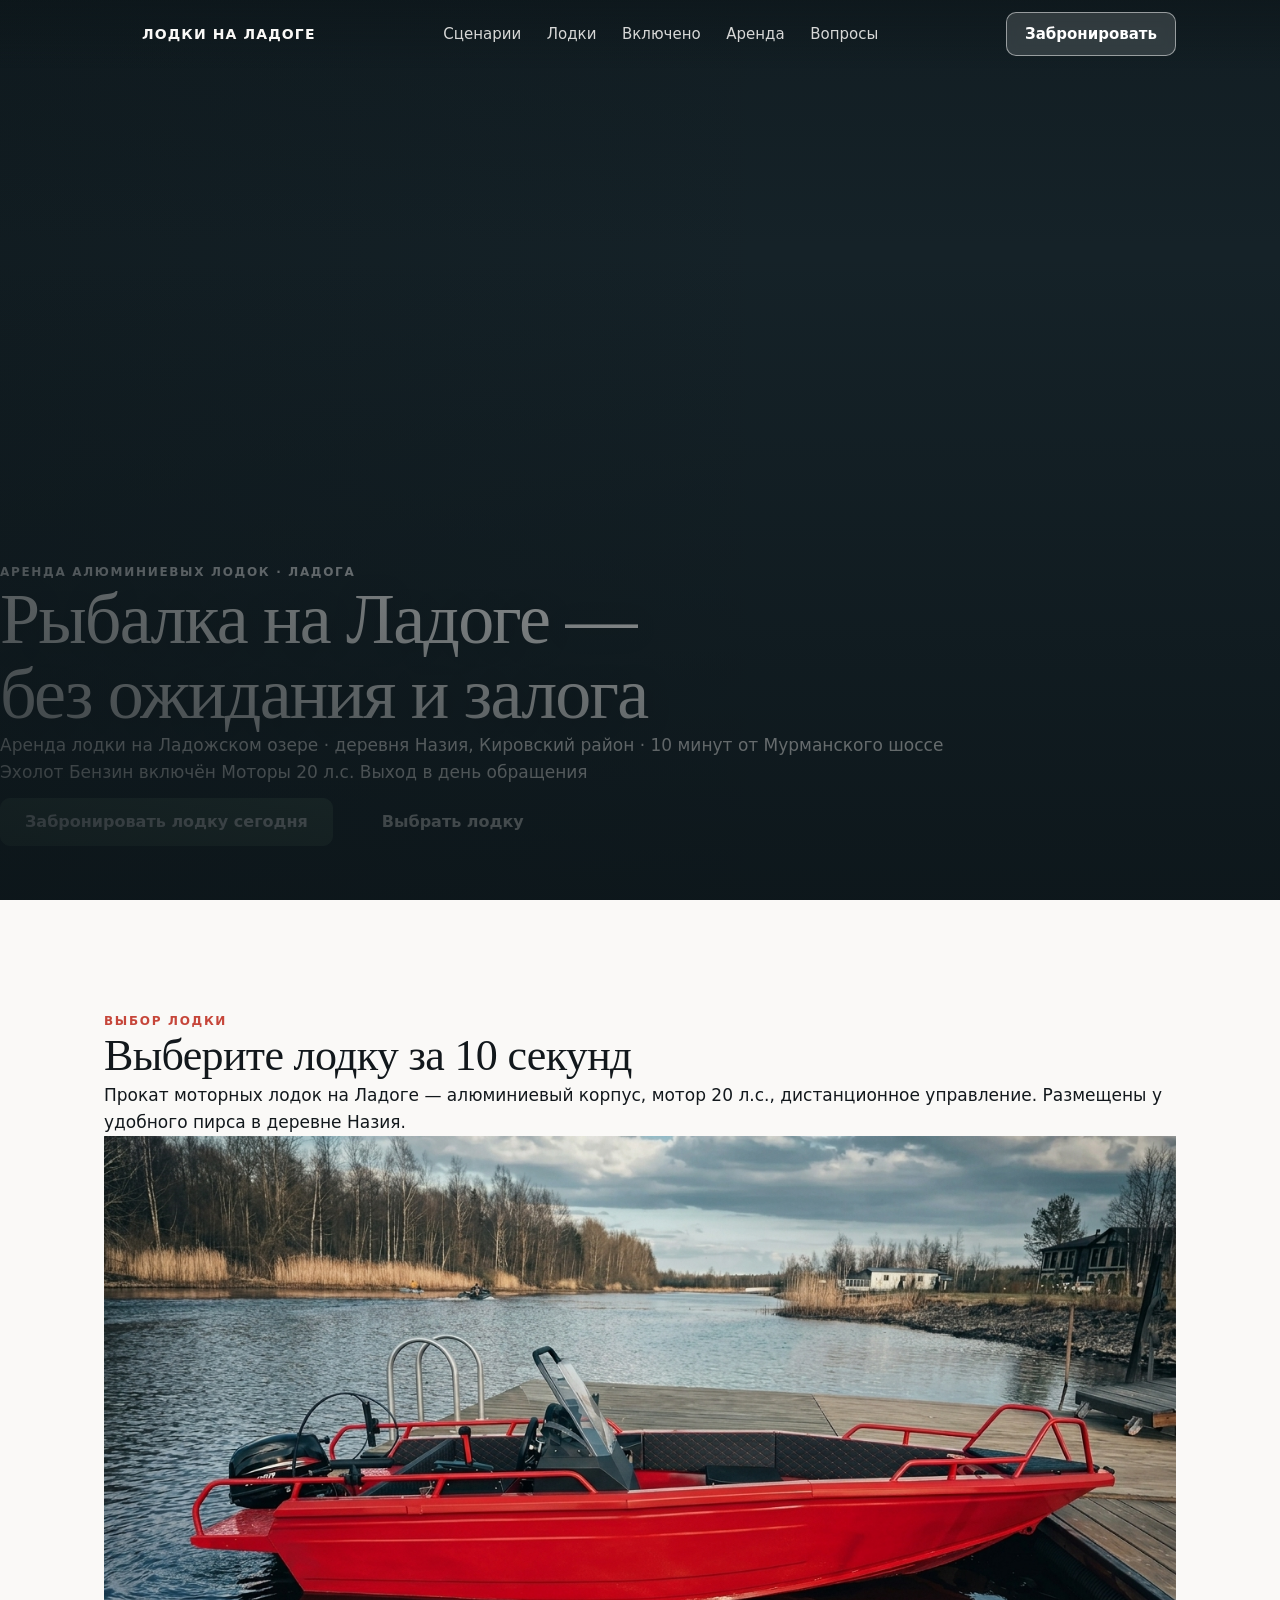
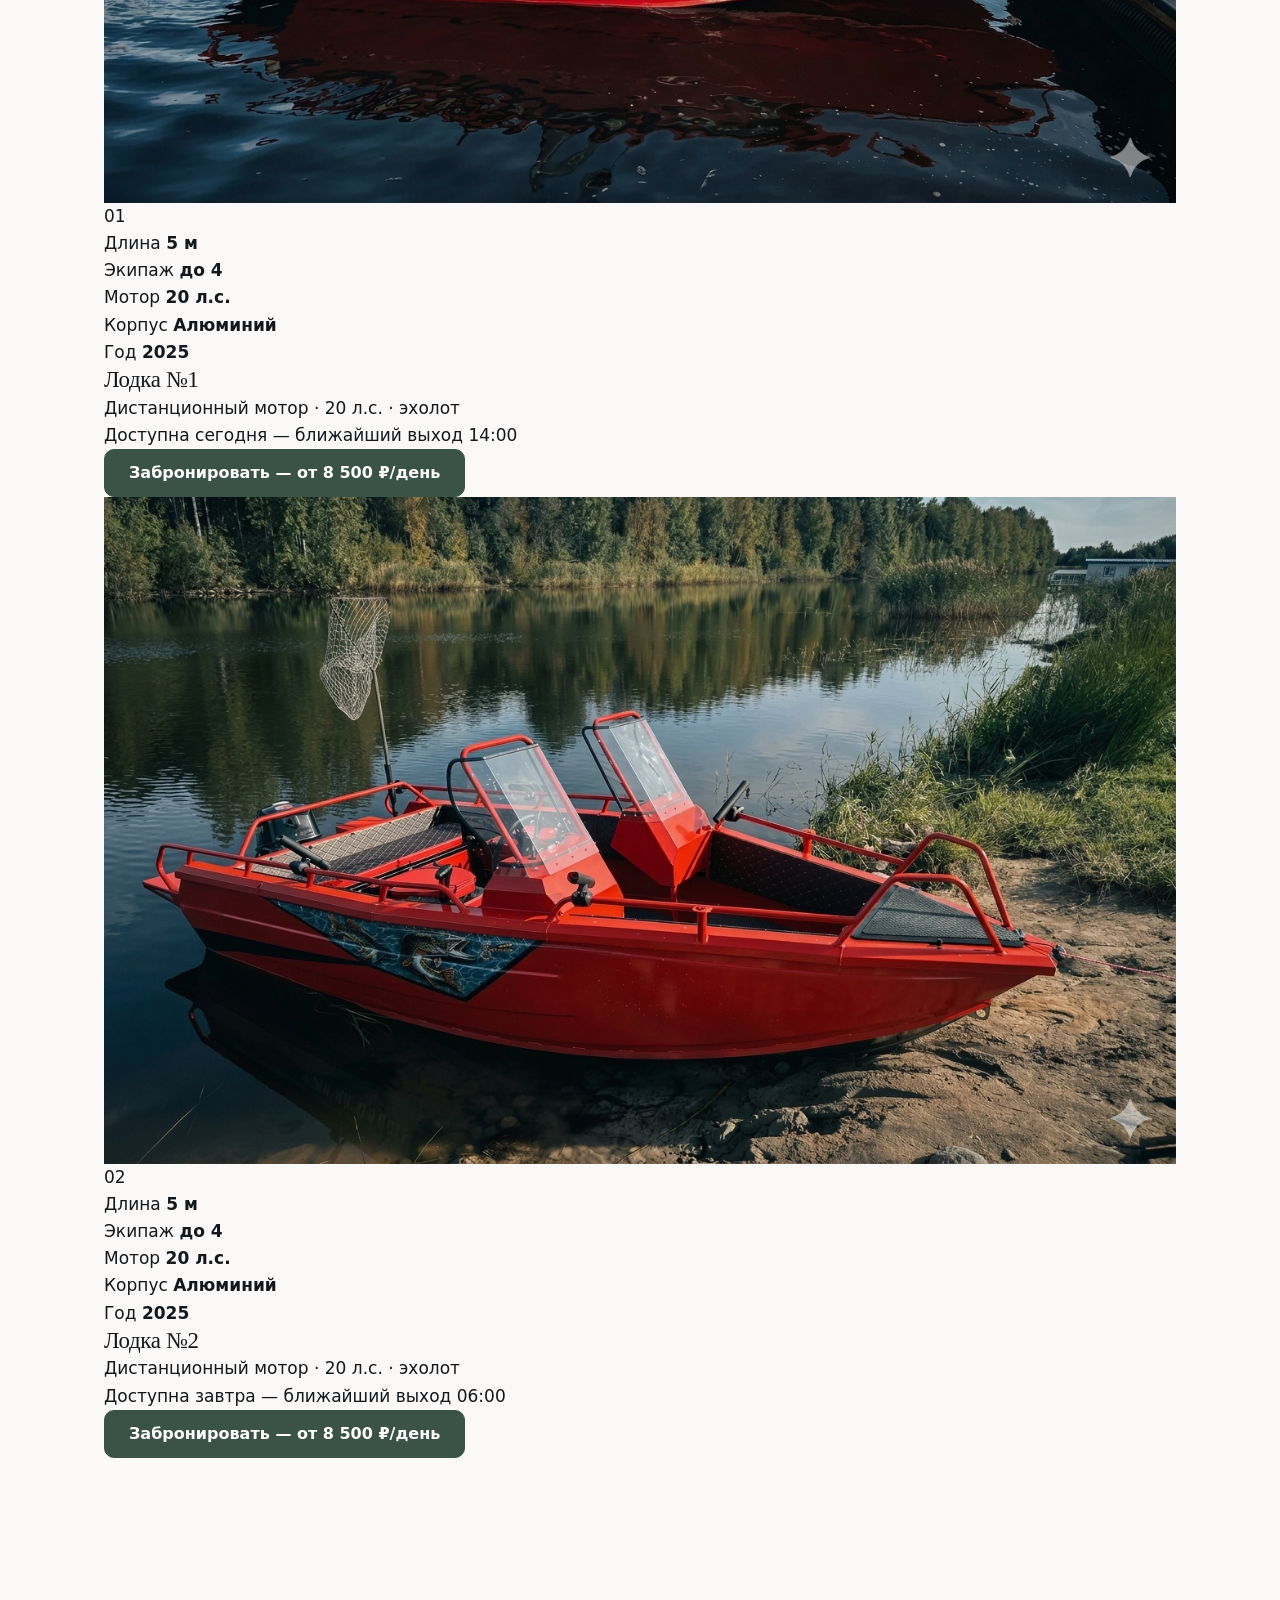
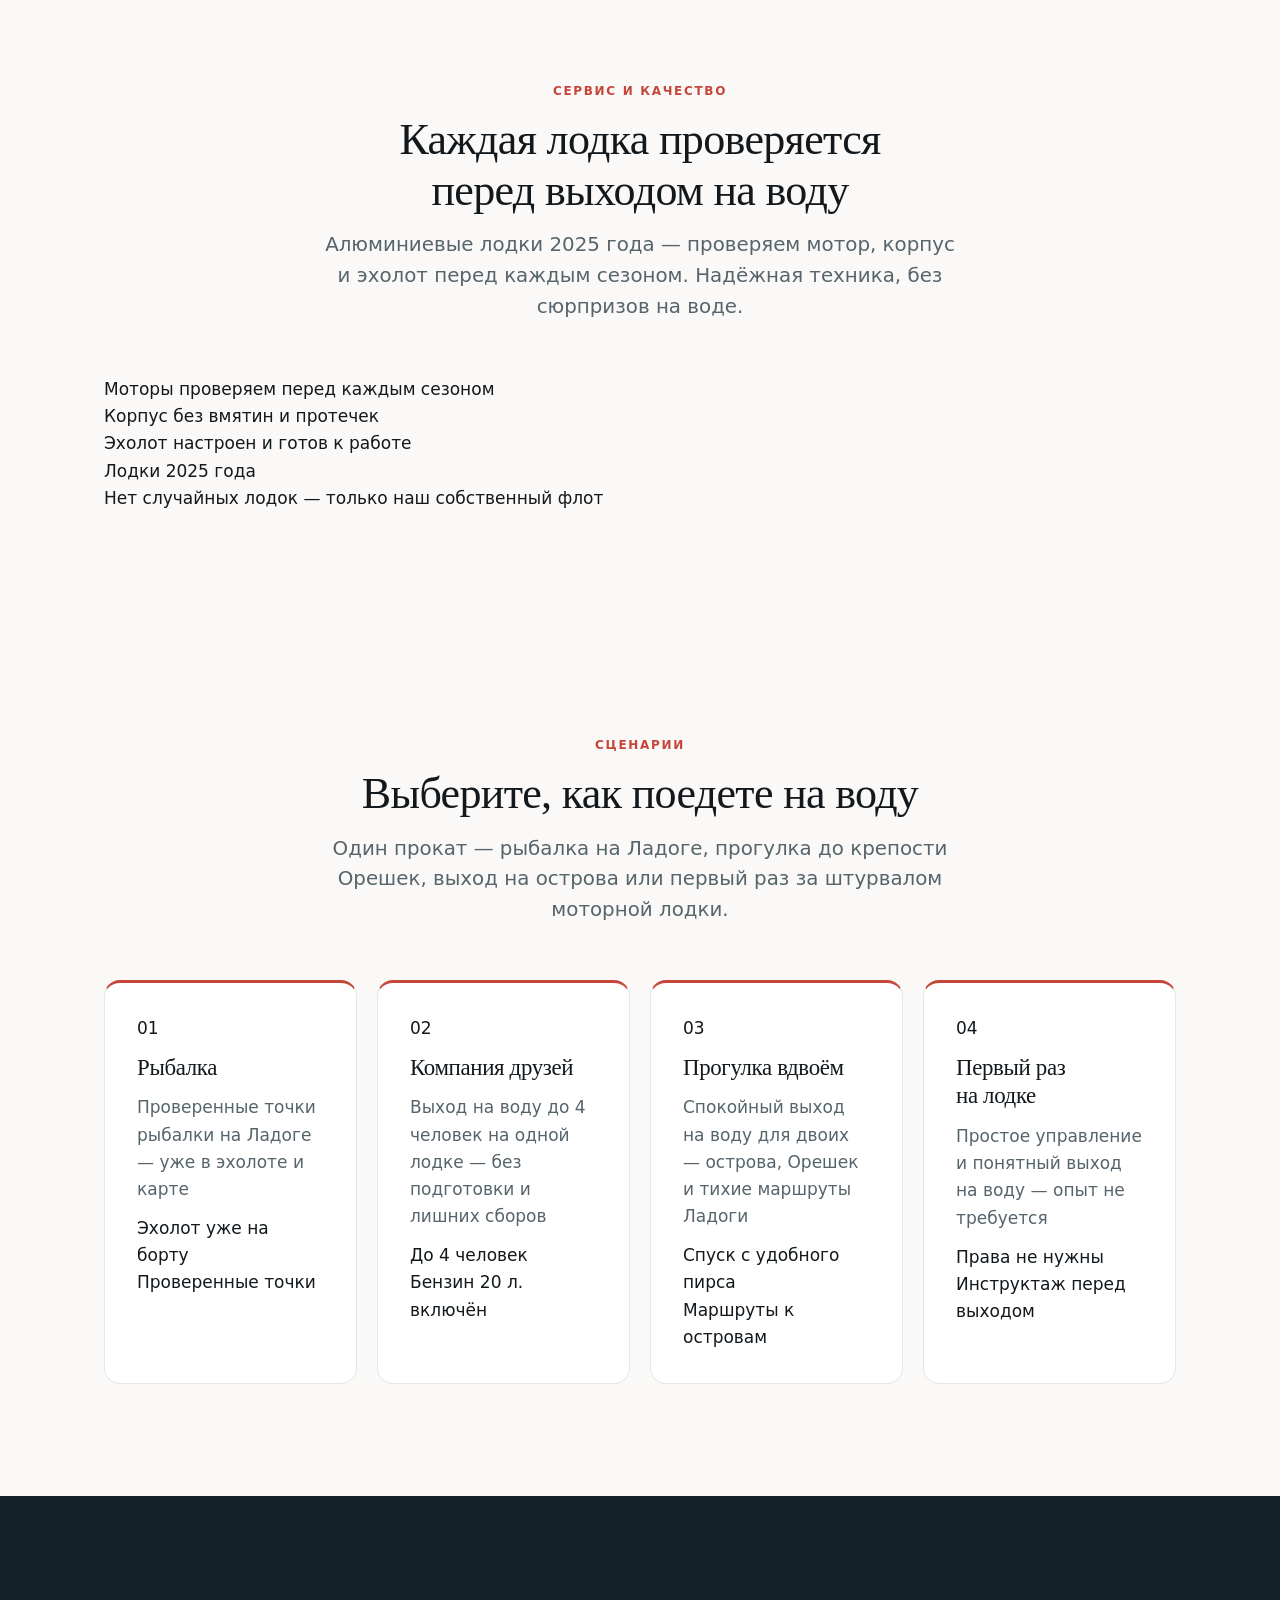
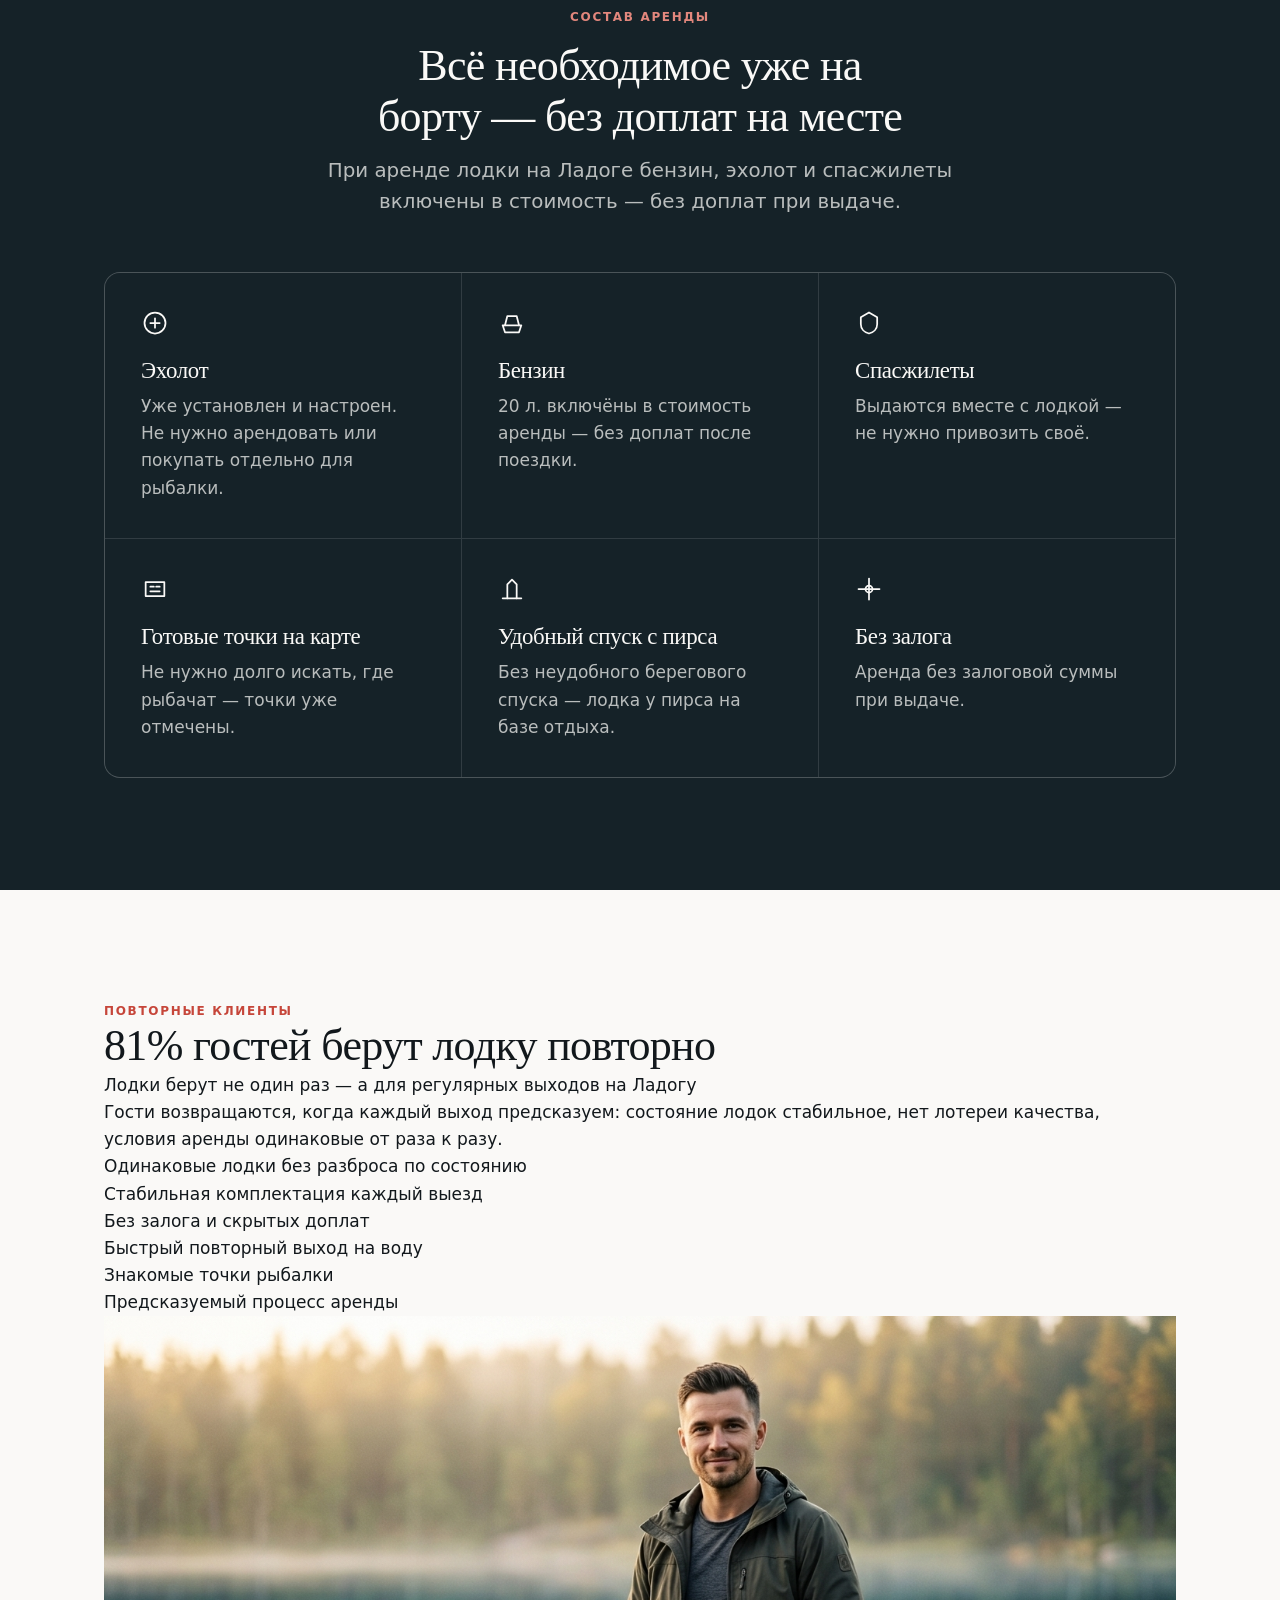
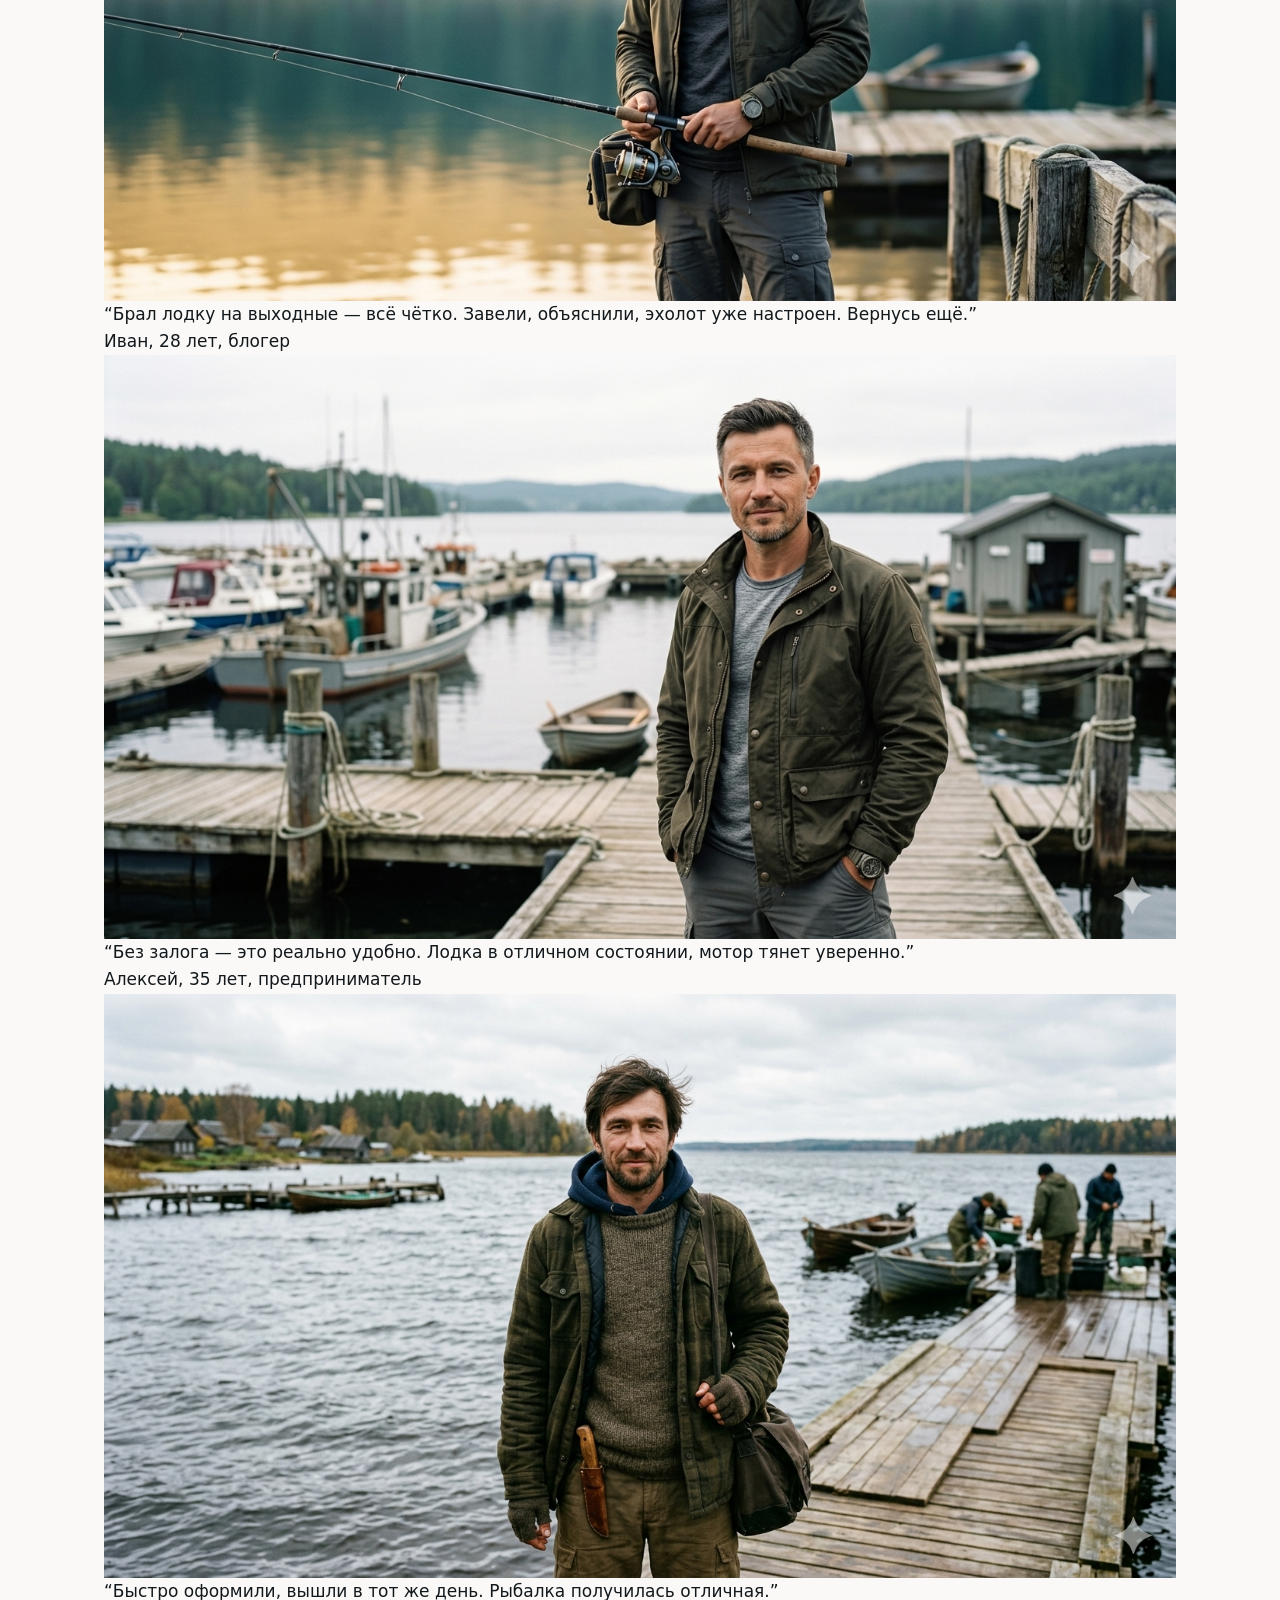
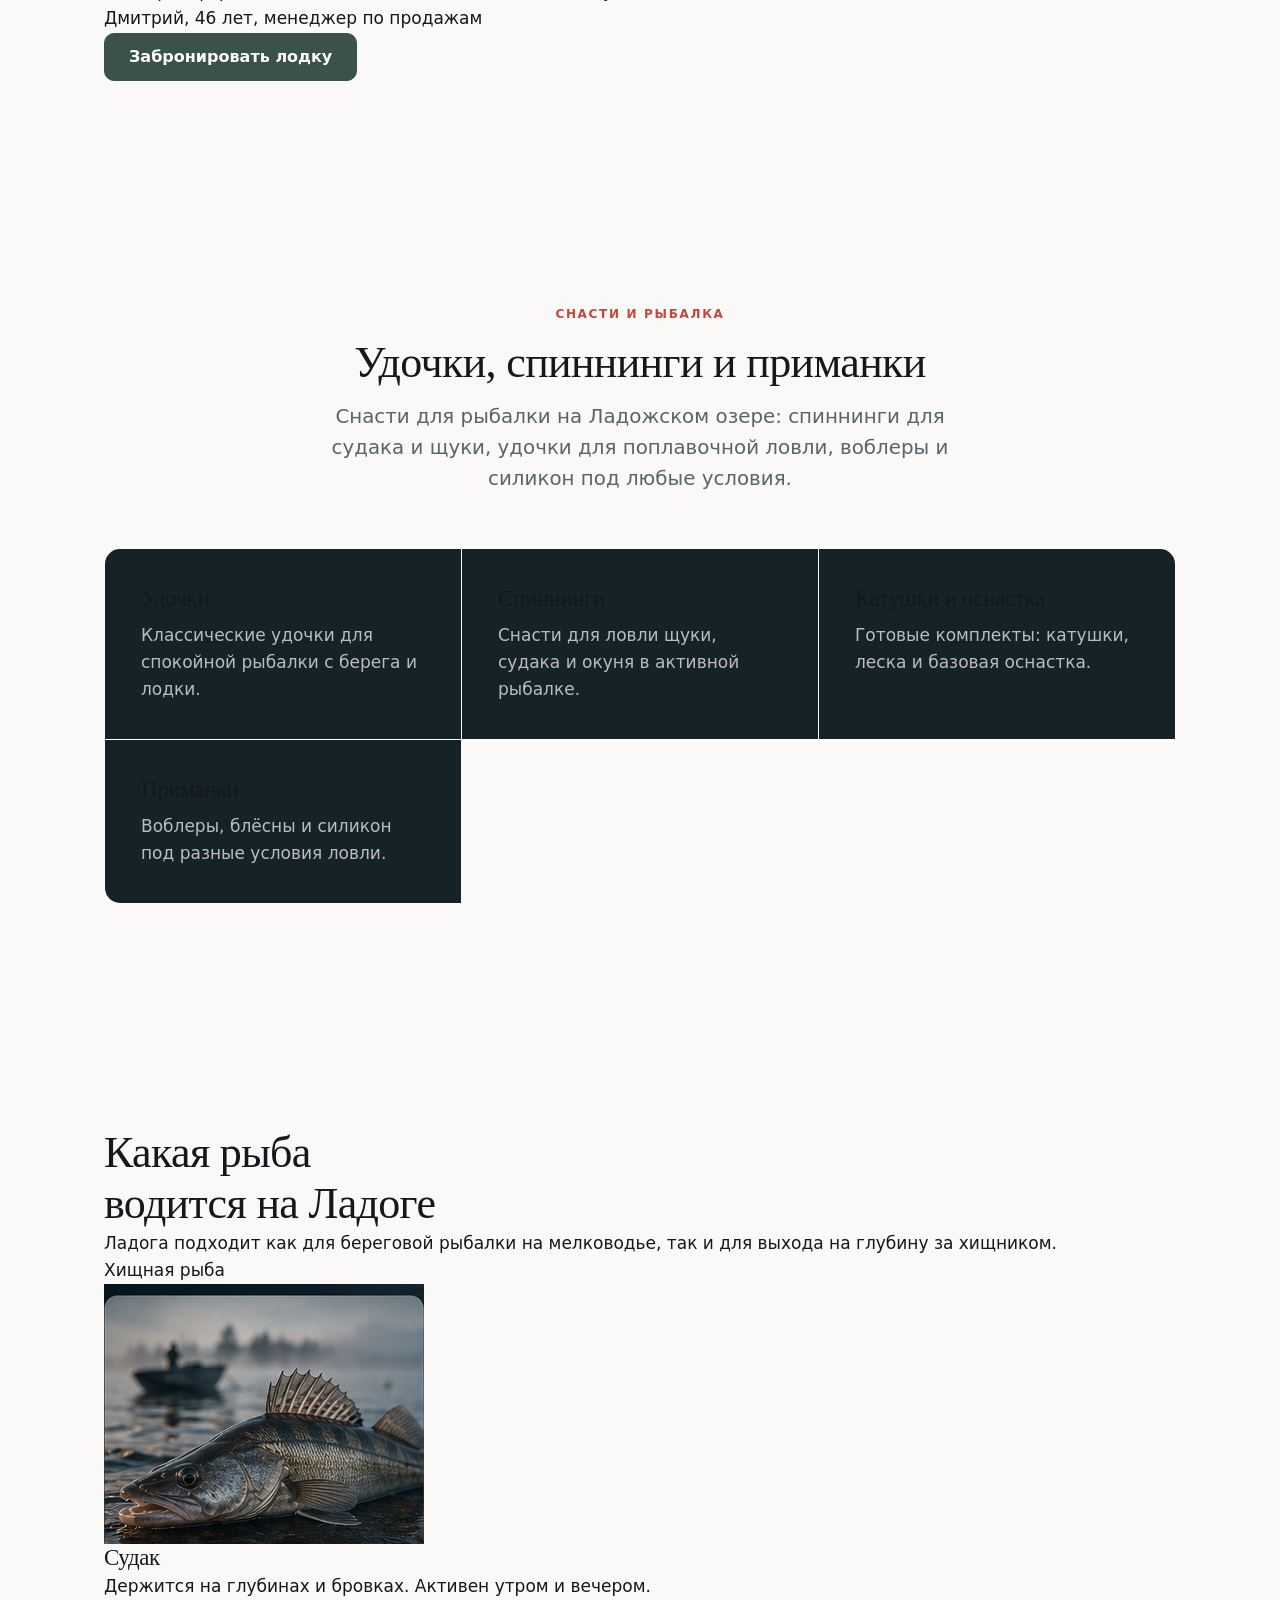
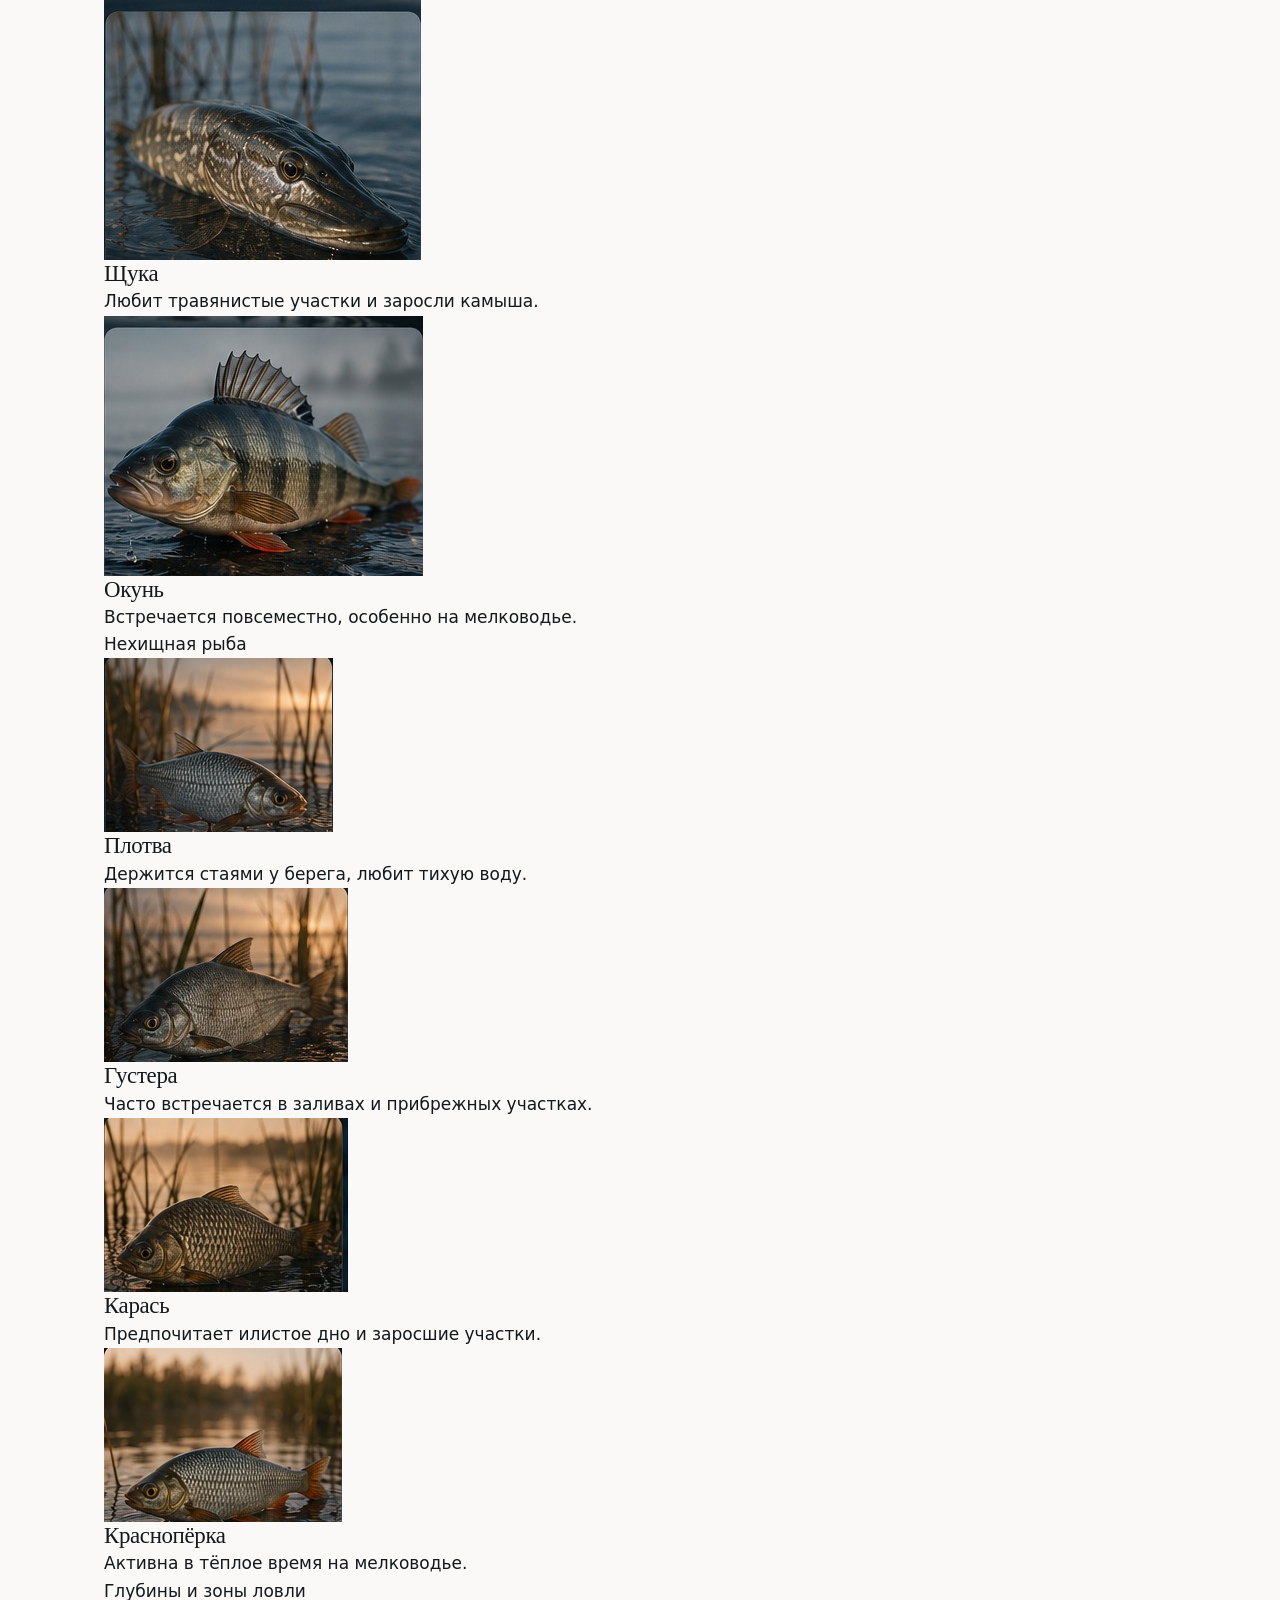
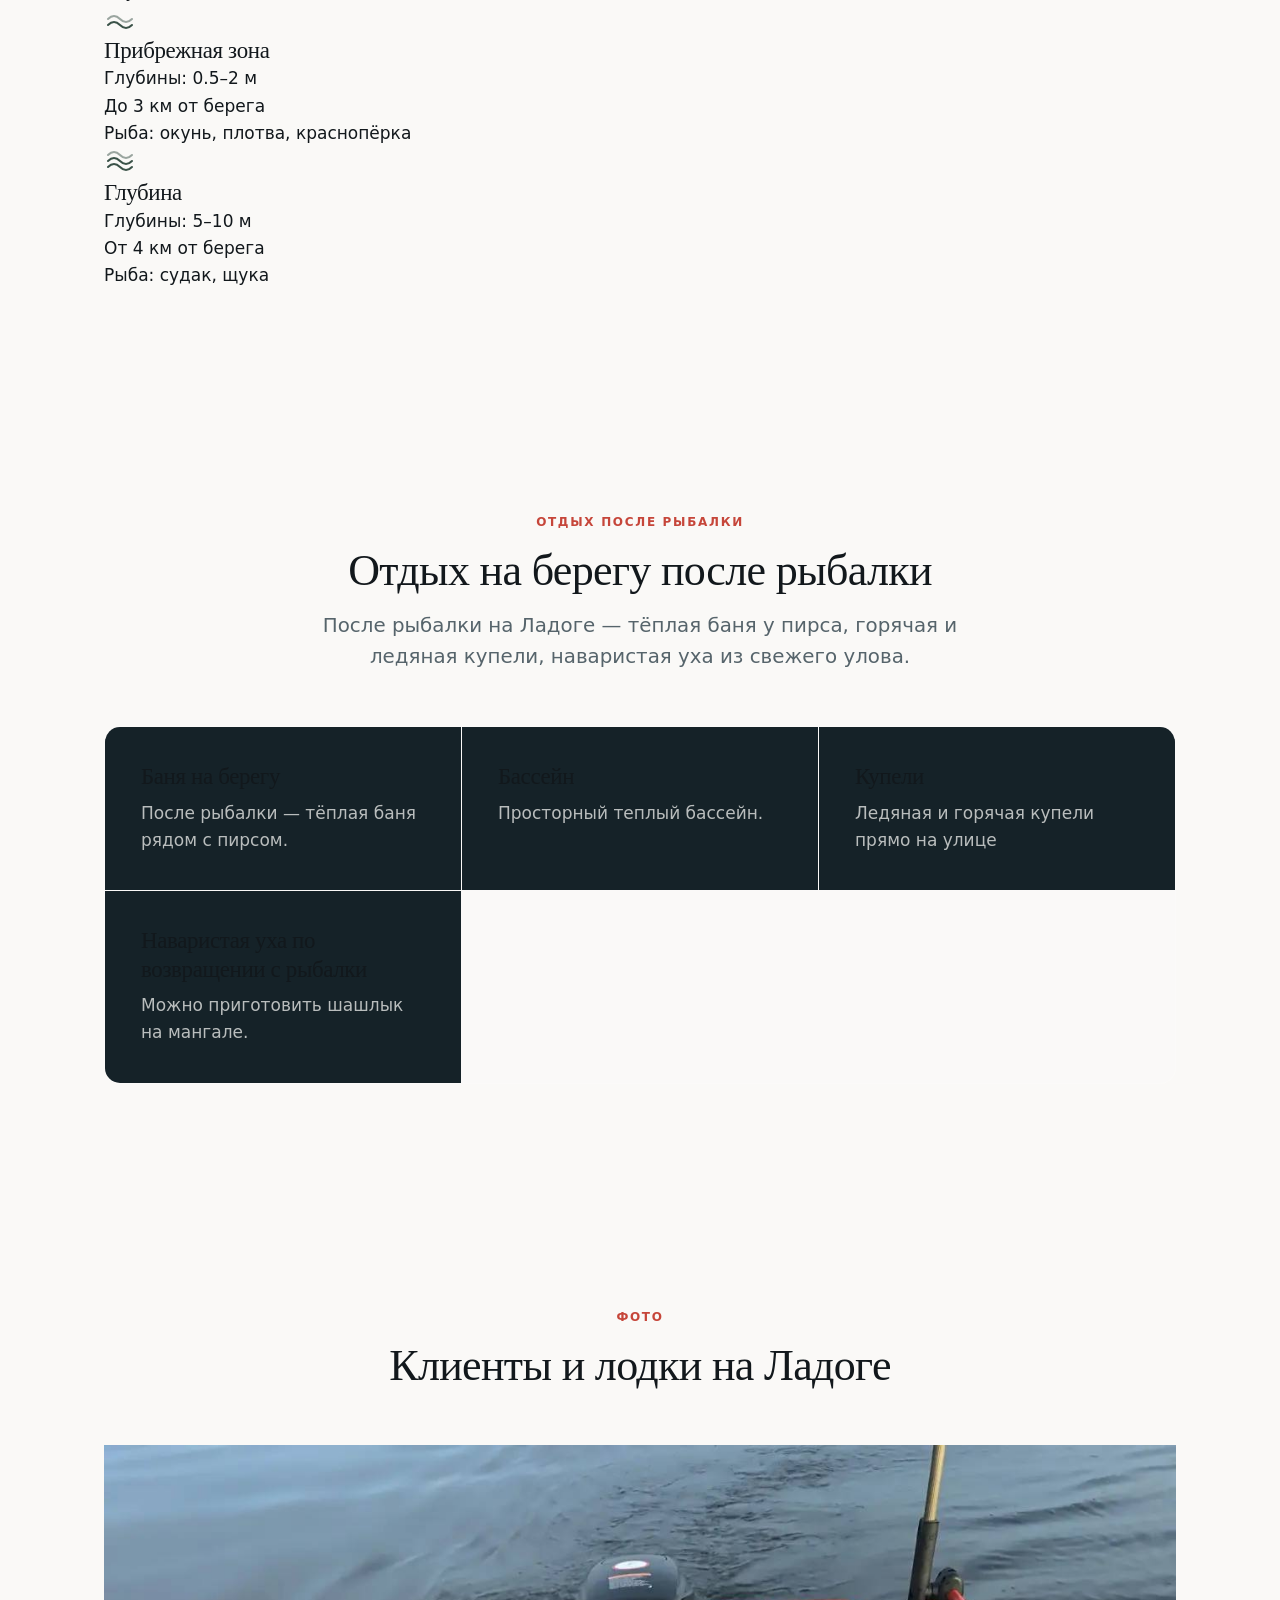
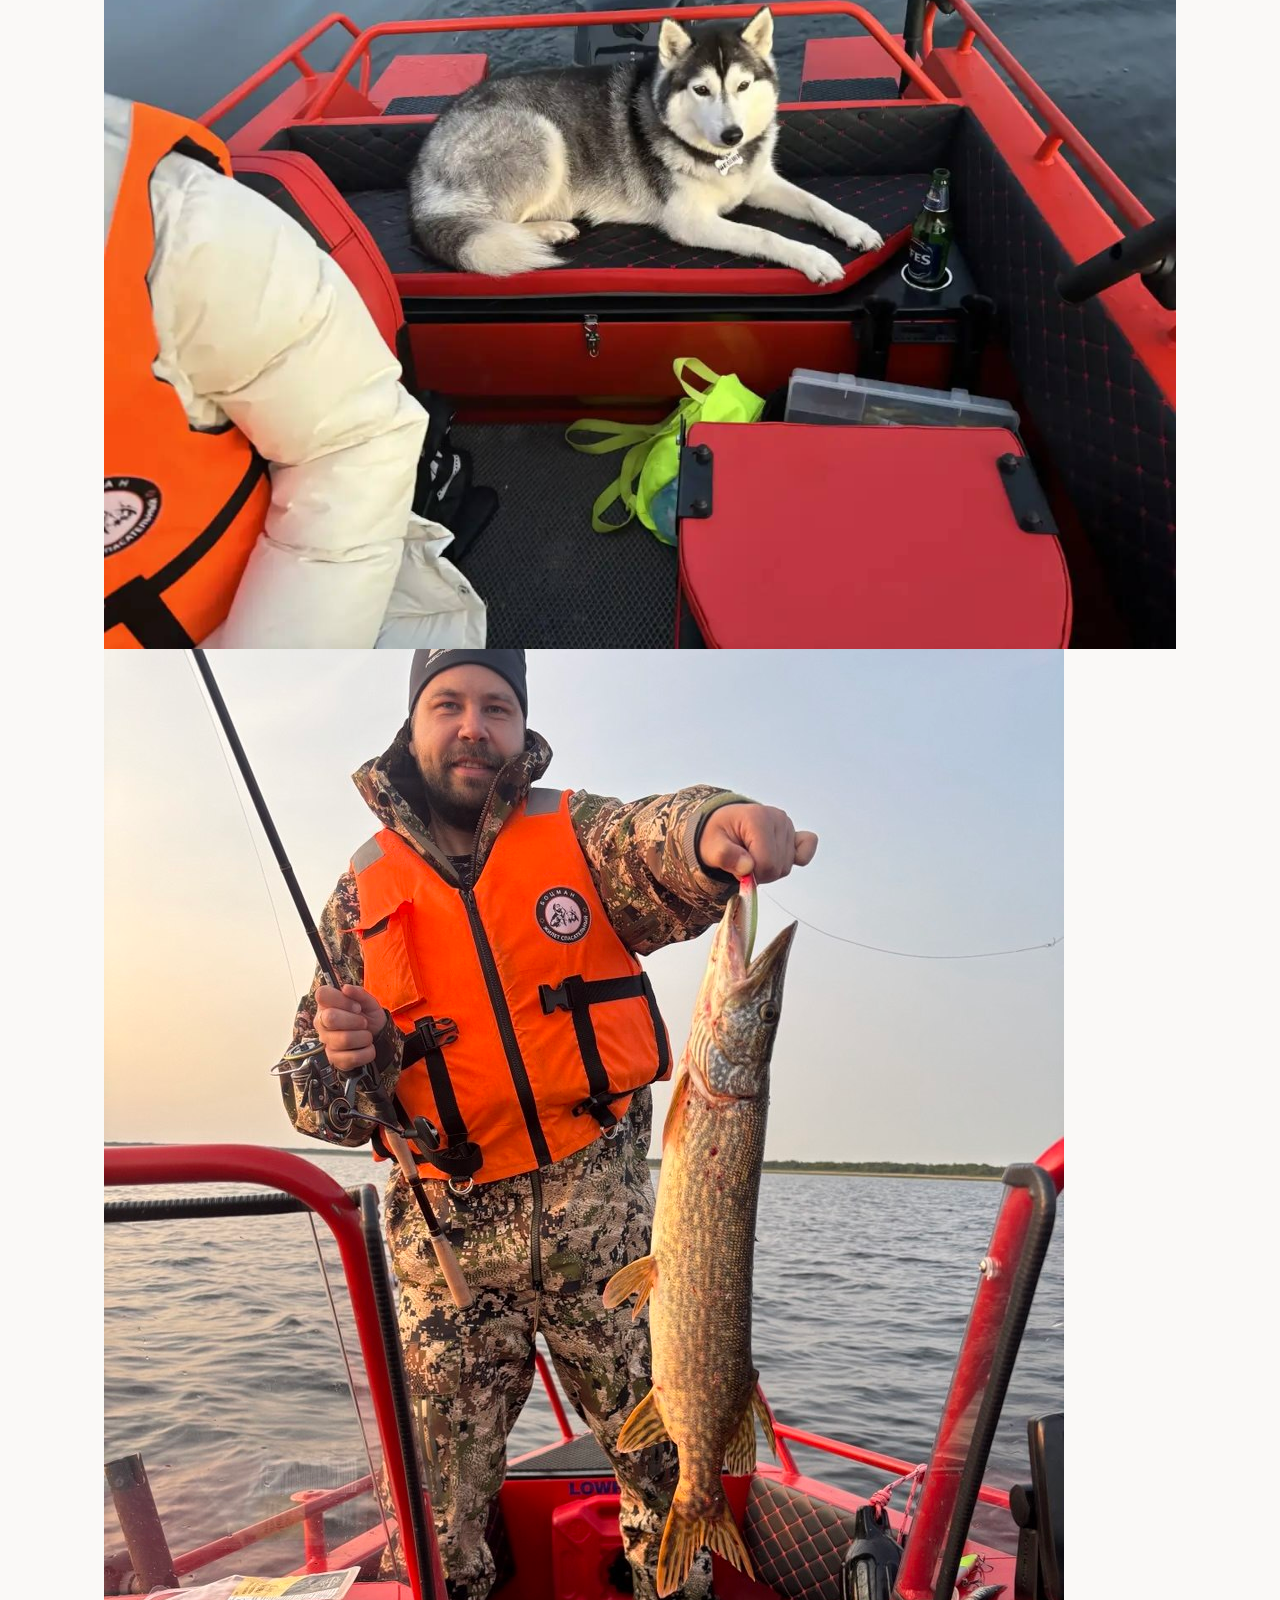
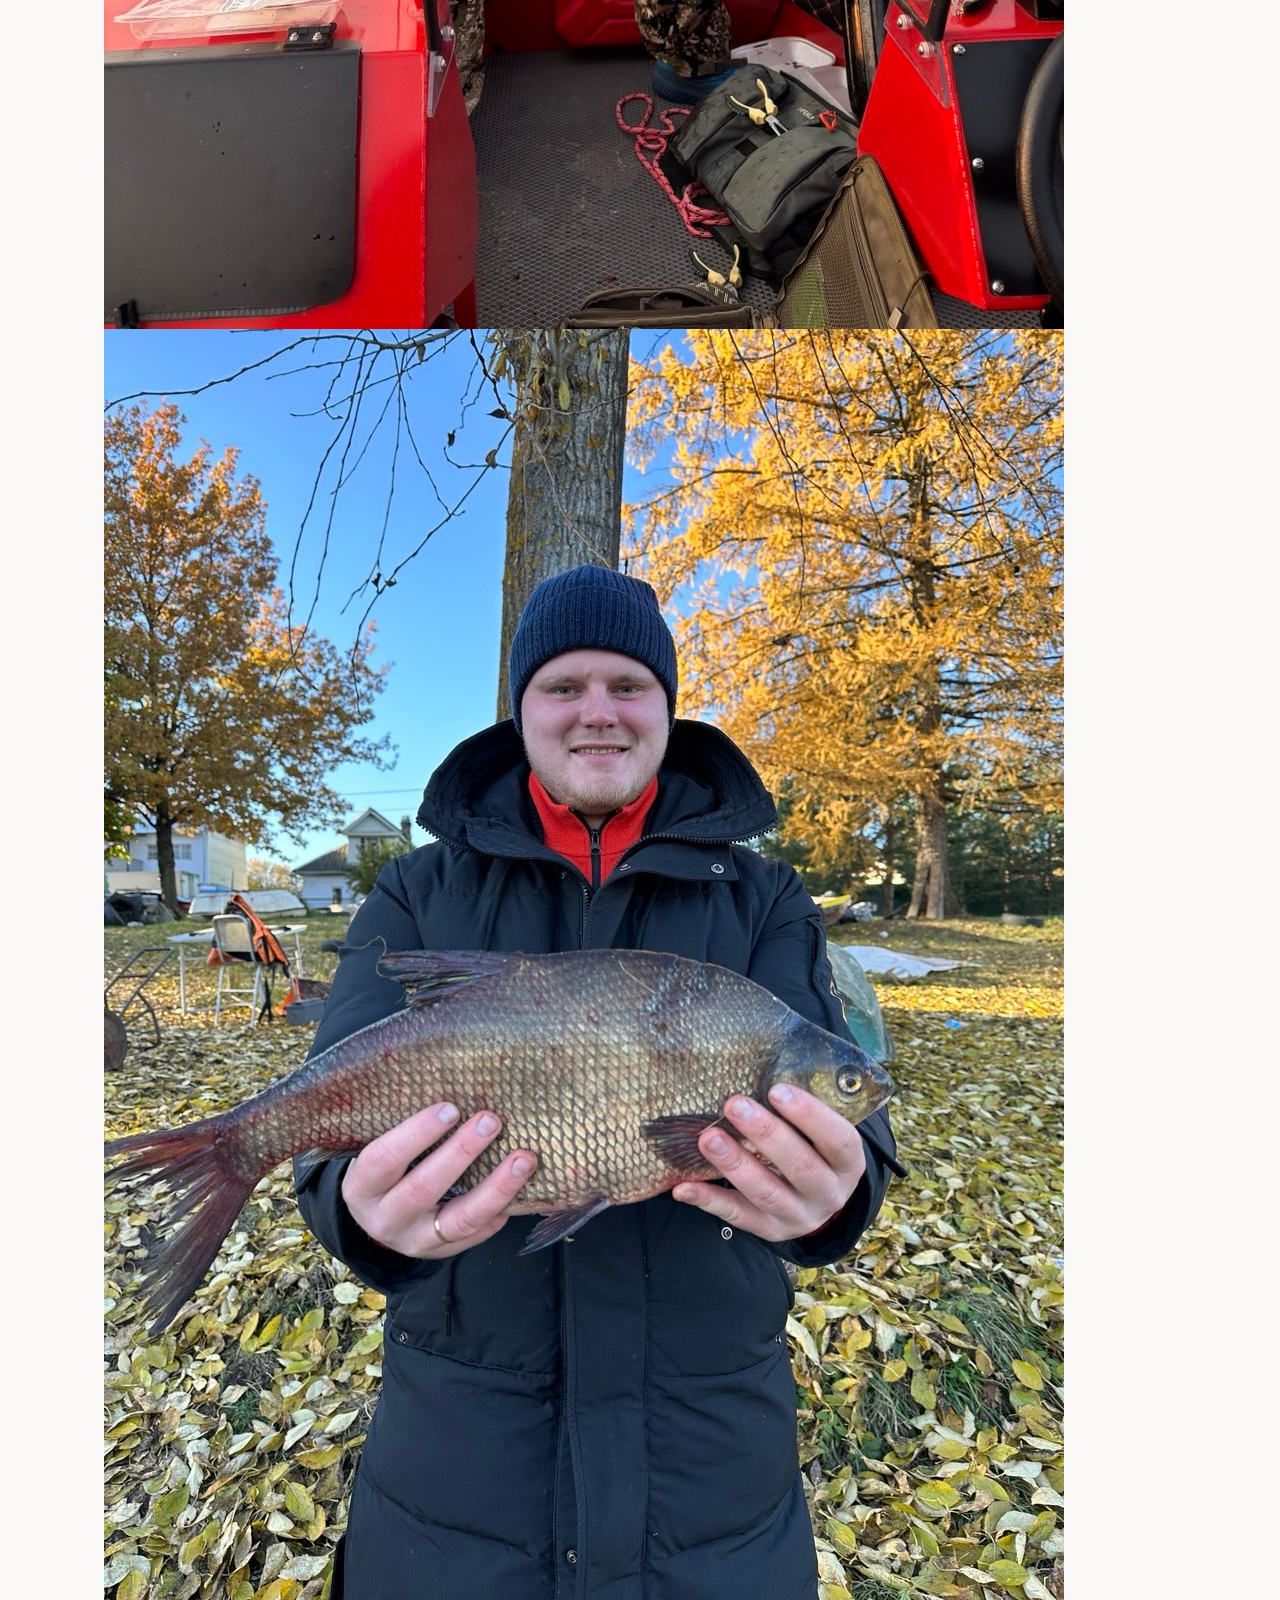
==== commit ce8727fa: "Откат к прежней версии сайта (редизайн не понравился) Co-Authored-By: Claude Opus 5.5 <noreply@anthr" ====
--- a/index.html
+++ b/index.html
@@ -2,39 +2,34 @@
 <html lang="ru">
 <head>
   <meta charset="UTF-8">
-  <meta name="viewport" content="width=device-width, initial-scale=1">
-
-  <title>Аренда лодки на Ладоге для рыбалки — без залога, с эхолотом | Назия</title>
-  <meta name="description" content="Прокат моторных лодок на Ладоге в деревне Назия: алюминий 5 м, мотор 20 л.с., эхолот и 20 л бензина включены, без залога. 8 500 ₽ в день, выход в день обращения.">
+  <meta name="viewport" content="width=device-width, initial-scale=1.0">
+
+  <!-- SEO: основные мета-теги -->
+  <title>Аренда лодки на Ладоге — прокат моторных лодок без залога | Назия, Кировский район</title>
+  <meta name="description" content="Аренда моторной лодки на Ладожском озере. Алюминиевые лодки 5 м, мотор 20 л.с., эхолот и бензин включены, без залога. Рыбалка, прогулки, острова. Выход в день обращения. 10 минут от Мурманского шоссе.">
+  <meta name="keywords" content="аренда лодки на Ладоге, прокат лодки Ладога, рыбалка на Ладожском озере, аренда моторной лодки без залога, прокат лодок Кировский район, аренда лодки Назия, лодка напрокат Ладога, рыбалка Ладога без залога, прокат моторной лодки Ленинградская область">
   <meta name="robots" content="index, follow">
   <link rel="canonical" href="https://lodki-ladoga.ru/">
-  <meta name="theme-color" content="#12181c">
-  <link rel="icon" href="favicon.svg" type="image/svg+xml">
-
+
+  <!-- Open Graph (ВКонтакте, Telegram, соцсети) -->
   <meta property="og:type" content="website">
+  <meta property="og:title" content="Аренда лодки на Ладоге — без залога, бензин включён">
+  <meta property="og:description" content="Моторные лодки 5 м, 20 л.с. Эхолот и бензин в аренде. Рыбалка, острова, крепость Орешек. Выход в день обращения. Назия, 10 мин от Мурманского шоссе.">
+  <meta property="og:image" content="https://lodki-ladoga.ru/hero.jpg">
+  <meta property="og:url" content="https://lodki-ladoga.ru/">
   <meta property="og:locale" content="ru_RU">
   <meta property="og:site_name" content="Лодки на Ладоге">
-  <meta property="og:title" content="Аренда лодки на Ладоге — без залога, эхолот и бензин включены">
-  <meta property="og:description" content="Алюминиевые лодки 5 м, мотор 20 л.с. Рыбалка, острова, крепость Орешек. 8 500 ₽ в день. Деревня Назия, 10 минут от Мурманского шоссе.">
-  <meta property="og:url" content="https://lodki-ladoga.ru/">
-  <meta property="og:image" content="https://lodki-ladoga.ru/img/og-image.jpg">
-  <meta property="og:image:width" content="1200">
-  <meta property="og:image:height" content="630">
-  <meta property="og:image:alt" content="Красная алюминиевая лодка на Ладоге в утреннем тумане">
-  <meta name="twitter:card" content="summary_large_image">
-
+
+  <!-- Schema.org: LocalBusiness -->
   <script type="application/ld+json">
   {
     "@context": "https://schema.org",
     "@type": "LocalBusiness",
-    "@id": "https://lodki-ladoga.ru/#business",
     "name": "Лодки на Ладоге",
-    "description": "Аренда алюминиевых моторных лодок на Ладожском озере для рыбалки и прогулок. Мотор 20 л.с., эхолот, 20 л бензина и спасжилеты включены. Без залога.",
+    "description": "Аренда алюминиевых моторных лодок на Ладожском озере. Мотор 20 л.с., эхолот, бензин и спасжилеты включены. Без залога.",
     "url": "https://lodki-ladoga.ru/",
-    "image": "https://lodki-ladoga.ru/img/og-image.jpg",
+    "image": "https://lodki-ladoga.ru/hero.jpg",
     "telephone": "+79052182094",
-    "priceRange": "8 500 ₽",
-    "currenciesAccepted": "RUB",
     "address": {
       "@type": "PostalAddress",
       "streetAddress": "Новоладожский канал, 27",
@@ -44,65 +39,59 @@
     },
     "geo": {
       "@type": "GeoCoordinates",
-      "latitude": 59.898749,
-      "longitude": 31.356964
+      "latitude": 59.9053,
+      "longitude": 31.2044
     },
-    "hasMap": "https://yandex.ru/maps/?pt=31.356964,59.898749&z=16&l=map",
-    "makesOffer": {
-      "@type": "Offer",
-      "name": "Аренда моторной лодки на Ладоге на день",
-      "description": "Алюминиевая лодка 5 м, до 4 человек, мотор 20 л.с., эхолот, 20 л бензина, спасжилеты. Без залога.",
-      "price": "8500",
-      "priceCurrency": "RUB"
+    "openingHoursSpecification": {
+      "@type": "OpeningHoursSpecification",
+      "dayOfWeek": ["Monday","Tuesday","Wednesday","Thursday","Friday","Saturday","Sunday"],
+      "opens": "07:00",
+      "closes": "21:00"
+    },
+    "priceRange": "от 3500 ₽/день",
+    "hasOfferCatalog": {
+      "@type": "OfferCatalog",
+      "name": "Аренда лодок",
+      "itemListElement": [
+        {
+          "@type": "Offer",
+          "itemOffered": {
+            "@type": "Service",
+            "name": "Аренда моторной лодки на Ладоге",
+            "description": "Алюминиевая лодка 5 м, мотор 20 л.с., эхолот, бензин, спасжилеты — всё включено. Без залога."
+          },
+          "price": "3500",
+          "priceCurrency": "RUB"
+        }
+      ]
     }
   }
   </script>
-  <script type="application/ld+json">
-  {
-    "@context": "https://schema.org",
-    "@type": "FAQPage",
-    "mainEntity": [
-      {"@type": "Question", "name": "Сколько стоит аренда лодки?", "acceptedAnswer": {"@type": "Answer", "text": "8 500 ₽ за день. Бензин (20 л), эхолот и спасжилеты входят в стоимость, залога нет."}},
-      {"@type": "Question", "name": "Нужны ли права на мотор?", "acceptedAnswer": {"@type": "Answer", "text": "Нет. Права на мотор для аренды не требуются."}},
-      {"@type": "Question", "name": "Есть ли залог?", "acceptedAnswer": {"@type": "Answer", "text": "Залога нет — аренда без залоговой суммы при выдаче."}},
-      {"@type": "Question", "name": "Бензин и эхолот — отдельно?", "acceptedAnswer": {"@type": "Answer", "text": "Нет. Бензин, эхолот и спасжилеты входят в аренду."}},
-      {"@type": "Question", "name": "Снасти входят в аренду?", "acceptedAnswer": {"@type": "Answer", "text": "Нет, снасти в аренду за отдельную плату: удочки, спиннинги, катушки и приманки. Нужный набор укажите в комментарии к заявке, стоимость назовём при подтверждении."}},
-      {"@type": "Question", "name": "Можно ли взять лодку в день обращения?", "acceptedAnswer": {"@type": "Answer", "text": "Да, можно получить лодку в день обращения — уточните свободную из двух при бронировании."}},
-      {"@type": "Question", "name": "Сколько человек и какая длина лодки?", "acceptedAnswer": {"@type": "Answer", "text": "Длина 5 метров, до 4 человек. В парке 2 одинаковые лодки."}},
-      {"@type": "Question", "name": "Где забирать лодку?", "acceptedAnswer": {"@type": "Answer", "text": "У пирса на базе отдыха: Новоладожский канал, 27, деревня Назия. Удобный спуск с пирса, рыболовные точки рядом."}},
-      {"@type": "Question", "name": "Куда можно плыть?", "acceptedAnswer": {"@type": "Answer", "text": "До крепости Орешек, на острова, на рыбалку по готовым точкам на карте."}}
-    ]
-  }
-  </script>
-
-  <link rel="preload" href="fonts/manrope-cyrillic-wght-normal.woff2" as="font" type="font/woff2" crossorigin>
-  <link rel="preload" href="fonts/source-serif-4-cyrillic-wght-normal.woff2" as="font" type="font/woff2" crossorigin>
-  <link rel="preload" href="img/hero-poster-1280.webp" as="image" type="image/webp" media="(min-width: 700px)" fetchpriority="high">
-  <link rel="preload" href="img/hero-poster-640.webp" as="image" type="image/webp" media="(max-width: 699px)" fetchpriority="high">
+
+  <link rel="preconnect" href="https://fonts.googleapis.com">
+  <link rel="preconnect" href="https://fonts.gstatic.com" crossorigin>
+  <link href="https://fonts.googleapis.com/css2?family=DM+Sans:ital,opsz,wght@0,9..40,400;0,9..40,500;0,9..40,600&family=Newsreader:ital,opsz,wght@0,6..72,400;0,6..72,500;0,6..72,600;1,6..72,400&display=swap" rel="stylesheet">
   <link rel="stylesheet" href="style.css">
-  <script src="config.js"></script>
 </head>
-<body>
+<body class="page">
   <a class="skip-link" href="#main">К содержанию</a>
 
   <header class="site-header" id="top">
     <div class="container site-header__inner">
-      <a class="logo" href="#top" aria-label="Лодки на Ладоге — наверх">
-        <svg class="logo__mark" viewBox="0 0 28 28" aria-hidden="true"><rect width="28" height="28" rx="7" fill="currentColor"/><path d="M6 17.5h16l-2.2 3.5H8.2L6 17.5Z" fill="#c6463a"/><path d="M9 17.5c1.2-3.6 3-5.5 5-5.5s3.8 1.9 5 5.5" fill="none" stroke="#faf9f7" stroke-width="1.6" stroke-linecap="round"/></svg>
+      <a class="logo" href="#top" aria-label="Лодки на Ладоге — на главную">
+        <span class="logo__mark" aria-hidden="true"></span>
         <span class="logo__text">Лодки на Ладоге</span>
       </a>
       <nav class="nav" aria-label="Основная навигация">
         <ul class="nav__list">
+          <li><a href="#scenarios">Сценарии</a></li>
           <li><a href="#fleet">Лодки</a></li>
-          <li><a href="#included">Что включено</a></li>
-          <li><a href="#fish-guide">Рыбалка</a></li>
-          <li><a href="#process">Как арендовать</a></li>
+          <li><a href="#included">Включено</a></li>
+          <li><a href="#process">Аренда</a></li>
           <li><a href="#faq">Вопросы</a></li>
-          <li><a href="#map">Как добраться</a></li>
         </ul>
       </nav>
-      <a class="btn btn--primary btn--sm header-cta" href="#process">Забронировать</a>
-      <button class="nav-toggle" type="button" aria-expanded="false" aria-controls="mobile-nav" aria-label="Открыть меню">
+      <a class="btn btn--primary btn--sm header-cta" href="https://t.me/+79052182094" target="_blank" rel="noopener">Забронировать</a>      <button class="nav-toggle" type="button" aria-expanded="false" aria-controls="mobile-nav" aria-label="Открыть меню">
         <span class="nav-toggle__bar"></span>
         <span class="nav-toggle__bar"></span>
       </button>
@@ -110,145 +99,294 @@
     <div class="mobile-nav" id="mobile-nav" hidden>
       <nav aria-label="Мобильная навигация">
         <ul>
+          <li><a href="#scenarios">Сценарии</a></li>
           <li><a href="#fleet">Лодки</a></li>
-          <li><a href="#included">Что включено</a></li>
-          <li><a href="#fish-guide">Рыбалка</a></li>
-          <li><a href="#process">Как арендовать</a></li>
+          <li><a href="#included">Включено</a></li>
+          <li><a href="#process">Аренда</a></li>
           <li><a href="#faq">Вопросы</a></li>
-          <li><a href="#map">Как добраться</a></li>
+          <li><a class="btn btn--primary btn--sm header-cta" href="https://t.me/+79052182094" target="_blank" rel="noopener">Забронировать</a></li>
         </ul>
-        <a class="mobile-nav__phone" href="tel:+79052182094" data-contact="tel">+7 (905) 218-20-94</a>
       </nav>
     </div>
   </header>
 
   <main id="main">
-
     <!-- 1. Hero -->
     <section class="hero" aria-labelledby="hero-title">
-      <div class="hero__media" aria-hidden="true">
-        <picture>
-          <source media="(max-width: 699px)" srcset="img/hero-poster-640.webp" type="image/webp">
-          <source media="(max-width: 699px)" srcset="img/hero-poster-640.jpg">
-          <source srcset="img/hero-poster-1280.webp" type="image/webp">
-          <img class="hero__poster" src="img/hero-poster-1280.jpg" alt="" width="1280" height="720" fetchpriority="high">
-        </picture>
-        <video class="hero__video" muted loop playsinline preload="none" data-src="hero.mp4" width="1280" height="720"></video>
-        <div class="hero__scrim"></div>
-      </div>
-
-      <div class="container hero__inner">
-        <p class="hero__eyebrow">Аренда лодок · Ладожское озеро · д. Назия</p>
-        <h1 class="hero__title" id="hero-title">Рыбалка на&nbsp;Ладоге&nbsp;— без&nbsp;ожидания и&nbsp;залога</h1>
-        <p class="hero__lead">Алюминиевые лодки 5&nbsp;м с&nbsp;мотором 20&nbsp;л.с. у&nbsp;пирса в&nbsp;деревне Назия, 10&nbsp;минут от&nbsp;Мурманского шоссе.</p>
-
-        <ul class="hero__facts">
-          <li>Без залога</li>
-          <li>Эхолот и бензин включены</li>
-          <li>Выход в день обращения</li>
-        </ul>
-
-        <div class="hero__actions">
-          <a class="btn btn--primary btn--lg" href="#process">Забронировать лодку</a>
-          <p class="hero__price"><span>от</span> <strong>8&nbsp;500&nbsp;₽</strong> <span>/ день</span></p>
-        </div>
-      </div>
-    </section>
-
-    <!-- 2. Fleet -->
-    <section class="section section--pebble" id="fleet" aria-labelledby="fleet-title">
+      <div class="hero__backdrop" aria-hidden="true">
+        <video class="hero__video" autoplay muted loop playsinline preload="auto">
+          <source src="./hero.mp4" type="video/mp4">
+          <img class="hero__image" src="./hero.jpg" alt="Алюминиевая лодка у пирса на Ладоге"/>
+        </video>        <div class="hero__scrim"></div>
+        <div class="hero__horizon" aria-hidden="true"></div>
+      </div>
+
+      <div class="hero__inner">
+        <div class="hero__content">
+          <header class="hero__header">
+            <p class="hero__eyebrow">Аренда алюминиевых лодок · Ладога</p>
+            <h1 class="hero__title" id="hero-title">
+              Рыбалка на Ладоге — без ожидания и залога<br />
+            </h1>          </header>
+
+    
+          
+            <p class="hero__location">
+              Аренда лодки на Ладожском озере · деревня Назия, Кировский район · 10 минут от Мурманского шоссе           </p>
+              <div class="hero__inline-stats">
+                <span>Эхолот</span>
+                <span>Бензин включён</span>
+                <span>Моторы 20 л.с.</span>
+                <span>Выход в день обращения</span>
+              </div>
+
+          <div class="hero__actions">
+            
+            <a class="btn btn--primary hero__btn" href="https://t.me/+79052182094" target="_blank" rel="noopener">Забронировать лодку сегодня</a>
+            <a class="btn btn--ghost-light hero__btn hero__btn--secondary" href="#included">Выбрать лодку</a>
+          </div>
+        </div>
+
+
+   
+    </div>
+</section>
+<section class="section fleet-section" id="fleet" aria-labelledby="fleet-title">
+  <div class="container">
+
+    <header class="fleet-header">
+      <p class="eyebrow">Выбор лодки</p>
+      <h2 id="fleet-title">Выберите лодку за 10 секунд</h2>
+      <p class="fleet-header__desc">Прокат моторных лодок на Ладоге — алюминиевый корпус, мотор 20&nbsp;л.с., дистанционное управление. Размещены у удобного пирса в деревне Назия.</p>
+    </header>
+
+    <article class="fleet-item">      <div class="fleet-item__media">
+        <img src="./boat-1.jpg" alt="Лодка №1 на Ладоге" loading="lazy">
+        <span class="fleet-item__index">01</span>
+      </div>
+      <div class="fleet-item__body">
+        <div class="fleet-item__specs">
+          <div class="fleet-spec">
+            <span class="fleet-spec__label">Длина</span>
+            <strong class="fleet-spec__value">5 м</strong>
+          </div>
+          <div class="fleet-spec">
+            <span class="fleet-spec__label">Экипаж</span>
+            <strong class="fleet-spec__value">до 4</strong>
+          </div>
+          <div class="fleet-spec">
+            <span class="fleet-spec__label">Мотор</span>
+            <strong class="fleet-spec__value">20 л.с.</strong>
+          </div>
+          <div class="fleet-spec">
+            <span class="fleet-spec__label">Корпус</span>
+            <strong class="fleet-spec__value">Алюминий</strong>
+          </div>
+          <div class="fleet-spec">
+            <span class="fleet-spec__label">Год</span>
+            <strong class="fleet-spec__value">2025</strong>
+          </div>
+        </div>
+        <div class="fleet-item__cta">
+          <div class="fleet-item__name">
+            <h3>Лодка №1</h3>
+            <p>Дистанционный мотор · 20 л.с. · эхолот</p>
+    
+          </div>
+          <div class="fleet-item__availability">
+            <span>Доступна сегодня — ближайший выход 14:00</span>
+          </div>
+          <a class="btn btn--primary" href="https://t.me/+79052182094" target="_blank" rel="noopener">Забронировать — от 8 500 ₽/день</a>          
+        </div>
+      </div>
+    </article>
+
+    <article class="fleet-item">    <div class="fleet-item__media">
+        <img src="./boat-2.jpg" alt="Лодка №2 на Ладоге" loading="lazy">
+        <span class="fleet-item__index">02</span>
+      </div>
+      <div class="fleet-item__body">
+        <div class="fleet-item__specs">
+          <div class="fleet-spec">
+            <span class="fleet-spec__label">Длина</span>
+            <strong class="fleet-spec__value">5 м</strong>
+          </div>
+          <div class="fleet-spec">
+            <span class="fleet-spec__label">Экипаж</span>
+            <strong class="fleet-spec__value">до 4</strong>
+          </div>
+          <div class="fleet-spec">
+            <span class="fleet-spec__label">Мотор</span>
+            <strong class="fleet-spec__value">20 л.с.</strong>
+          </div>
+          <div class="fleet-spec">
+            <span class="fleet-spec__label">Корпус</span>
+            <strong class="fleet-spec__value">Алюминий</strong>
+          </div>
+          <div class="fleet-spec">
+            <span class="fleet-spec__label">Год</span>
+            <strong class="fleet-spec__value">2025</strong>
+          </div>
+        </div>
+        <div class="fleet-item__cta">
+          <div class="fleet-item__name">
+            <h3>Лодка №2</h3>
+            <p>Дистанционный мотор · 20 л.с. · эхолот</p>
+          </div>
+          <div class="fleet-item__availability">
+            <span>Доступна завтра — ближайший выход 06:00</span>
+          </div>
+          <a class="btn btn--primary" href="https://t.me/+79052182094" target="_blank" rel="noopener">Забронировать — от 8 500 ₽/день</a>        </div>
+      </div>
+    </article>
+
+  </div>
+</section>
+<!--3. Maintenance / Сервис с фото-фоном -->
+<section class="section" id="maintenance" aria-labelledby="maintenance-title">
+  <div class="container">
+
+    <header class="section-header">
+      <p class="eyebrow">Сервис и качество</p>
+      <h2 id="maintenance-title">Каждая лодка проверяется перед выходом на воду</h2>
+      <p class="section-header__desc">
+        Алюминиевые лодки 2025 года — проверяем мотор, корпус и эхолот перед каждым сезоном. Надёжная техника, без сюрпризов на воде.
+      </p>
+    </header>
+
+    <ul class="maintenance-features">
+      <li>Моторы проверяем перед каждым сезоном</li>
+      <li>Корпус без вмятин и протечек</li>
+      <li>Эхолот настроен и готов к работе</li>
+      <li>Лодки 2025 года</li>
+      <li>Нет случайных лодок — только наш собственный флот</li>
+    </ul>
+
+  </div>
+</section>
+
+    <!-- 4. Scenarios -->
+    <section class="section section--surface" id="scenarios" aria-labelledby="scenarios-title">
       <div class="container">
         <header class="section-header">
-          <p class="eyebrow">Выбор лодки</p>
-          <h2 id="fleet-title">Выберите лодку за&nbsp;10&nbsp;секунд</h2>
-          <p class="section-header__desc">Прокат моторных лодок на&nbsp;Ладоге — алюминиевый корпус, мотор 20&nbsp;л.с., дистанционное управление. В&nbsp;парке две одинаковые лодки у&nbsp;пирса в&nbsp;деревне Назия.</p>
+          <p class="eyebrow">Сценарии</p>
+          <h2 id="scenarios-title">Выберите, как поедете на воду</h2>
+          <p class="section-header__desc">Один прокат — рыбалка на Ладоге, прогулка до крепости Орешек, выход на острова или первый раз за штурвалом моторной лодки.</p>
         </header>
 
-        <div class="fleet-grid">
-          <article class="boat">
-            <picture class="boat__media">
-              <source type="image/webp" srcset="img/boat-1-720.webp 720w, img/boat-1-1312.webp 1312w" sizes="(min-width: 900px) 560px, 100vw">
-              <img src="img/boat-1-720.jpg" srcset="img/boat-1-720.jpg 720w, img/boat-1-1312.jpg 1312w" sizes="(min-width: 900px) 560px, 100vw" width="1312" height="816" loading="lazy" decoding="async" alt="Лодка №1 — красная алюминиевая лодка с мотором 20 л.с. у деревянного пирса">
-            </picture>
-            <div class="boat__body">
-              <div class="boat__head">
-                <h3>Лодка №1</h3>
-                <p class="boat__price">8&nbsp;500&nbsp;₽ <span>/ день</span></p>
-              </div>
-              <p class="boat__sub">Дистанционный мотор · 20&nbsp;л.с. · эхолот</p>
-              <dl class="specs">
-                <div><dt>Длина</dt><dd>5 м</dd></div>
-                <div><dt>Экипаж</dt><dd>до 4</dd></div>
-                <div><dt>Мотор</dt><dd>20 л.с.</dd></div>
-                <div><dt>Корпус</dt><dd>алюминий</dd></div>
-                <div><dt>Год</dt><dd>2025</dd></div>
-              </dl>
-              <a class="btn btn--primary btn--block" href="#process" data-boat="1">Забронировать Лодку №1</a>
-            </div>
-          </article>
-
-          <article class="boat">
-            <picture class="boat__media">
-              <source type="image/webp" srcset="img/boat-2-720.webp 720w, img/boat-2-1312.webp 1312w" sizes="(min-width: 900px) 560px, 100vw">
-              <img src="img/boat-2-720.jpg" srcset="img/boat-2-720.jpg 720w, img/boat-2-1312.jpg 1312w" sizes="(min-width: 900px) 560px, 100vw" width="1312" height="816" loading="lazy" decoding="async" alt="Лодка №2 — красная алюминиевая лодка с рисунком щуки на борту у берега">
-            </picture>
-            <div class="boat__body">
-              <div class="boat__head">
-                <h3>Лодка №2</h3>
-                <p class="boat__price">8&nbsp;500&nbsp;₽ <span>/ день</span></p>
-              </div>
-              <p class="boat__sub">Дистанционный мотор · 20&nbsp;л.с. · эхолот</p>
-              <dl class="specs">
-                <div><dt>Длина</dt><dd>5 м</dd></div>
-                <div><dt>Экипаж</dt><dd>до 4</dd></div>
-                <div><dt>Мотор</dt><dd>20 л.с.</dd></div>
-                <div><dt>Корпус</dt><dd>алюминий</dd></div>
-                <div><dt>Год</dt><dd>2025</dd></div>
-              </dl>
-              <a class="btn btn--primary btn--block" href="#process" data-boat="2">Забронировать Лодку №2</a>
-            </div>
+        <div class="scenario-grid">
+          <article class="scenario-card">
+            <span class="scenario-card__icon" aria-hidden="true">01</span>
+          
+            <h3>Рыбалка</h3>
+          
+            <p>
+              Проверенные точки рыбалки на Ладоге — уже в эхолоте и карте
+            </p>
+          
+            <ul class="scenario-card__tags">
+              <li>Эхолот уже на борту</li>
+              <li>Проверенные точки</li>
+            </ul>
+          </article>
+
+          <article class="scenario-card">
+            <span class="scenario-card__icon" aria-hidden="true">02</span>
+          
+            <h3>Компания друзей</h3>
+          
+            <p>
+              Выход на воду до 4 человек на одной лодке — без подготовки и лишних сборов
+            </p>
+          
+            <ul class="scenario-card__tags">
+              <li>До 4 человек</li>
+              <li>Бензин 20 л. включён</li>
+            </ul>
+          </article>
+
+          <article class="scenario-card">
+            <span class="scenario-card__icon" aria-hidden="true">03</span>
+          
+            <h3>Прогулка вдвоём</h3>
+          
+            <p>
+              Спокойный выход на воду для двоих — острова, Орешек и тихие маршруты Ладоги
+            </p>
+          
+            <ul class="scenario-card__tags">
+              <li>Спуск с удобного пирса</li>
+              <li>Маршруты к островам</li>
+            </ul>
+          </article>
+
+          <article class="scenario-card">
+            <span class="scenario-card__icon" aria-hidden="true">04</span>
+          
+            <h3>Первый раз на лодке</h3>
+          
+            <p>
+              Простое управление и понятный выход на воду — опыт не требуется
+            </p>
+          
+            <ul class="scenario-card__tags">
+              <li>Права не нужны</li>
+              <li>Инструктаж перед выходом</li>
+            </ul>
           </article>
         </div>
       </div>
     </section>
 
-    <!-- 3. Included -->
+    <!-- 5. Included -->
     <section class="section section--dark" id="included" aria-labelledby="included-title">
       <div class="container">
         <header class="section-header">
           <p class="eyebrow">Состав аренды</p>
-          <h2 id="included-title">Всё для выхода на&nbsp;воду уже на&nbsp;борту</h2>
-          <p class="section-header__desc">Бензин, эхолот и&nbsp;спасжилеты включены в&nbsp;стоимость аренды. Снасти в&nbsp;аренду за&nbsp;отдельную плату.</p>
+          <h2 id="included-title">Всё необходимое уже на борту — без доплат на месте</h2>
+          <p class="section-header__desc section-header__desc--muted">При аренде лодки на Ладоге бензин, эхолот и спасжилеты включены в стоимость — без доплат при выдаче.</p>
         </header>
 
         <div class="included-grid">
           <article class="included-item">
-            <svg class="included-item__icon" viewBox="0 0 24 24" aria-hidden="true"><circle cx="12" cy="12" r="9"/><path d="M12 12l5-3M12 12V5"/><circle cx="12" cy="12" r="1.2"/></svg>
+            <div class="included-item__icon" aria-hidden="true">
+              <svg viewBox="0 0 24 24" fill="none" stroke="currentColor" stroke-width="1.5"><circle cx="12" cy="12" r="9"/><path d="M8 12h8M12 8v8"/></svg>
+            </div>
             <h3>Эхолот</h3>
-            <p>Уже установлен и&nbsp;настроен. Не нужно арендовать или покупать отдельно для рыбалки.</p>
+            <p>Уже установлен и настроен. Не нужно арендовать или покупать отдельно для рыбалки.</p>
           </article>
           <article class="included-item">
-            <svg class="included-item__icon" viewBox="0 0 24 24" aria-hidden="true"><path d="M6 21V5a2 2 0 0 1 2-2h6a2 2 0 0 1 2 2v16"/><path d="M4 21h14M9 7h4v4H9zM16 9l3 3v6a1.5 1.5 0 0 0 3 0v-7l-3-3"/></svg>
+            <div class="included-item__icon" aria-hidden="true">
+              <svg viewBox="0 0 24 24" fill="none" stroke="currentColor" stroke-width="1.5"><path d="M4 14h16l-2 6H6l-2-6z"/><path d="M6 14l2-8h8l2 8"/></svg>
+            </div>
             <h3>Бензин</h3>
-            <p>20&nbsp;л включены в&nbsp;стоимость аренды — без доплат после поездки.</p>
+            <p>20 л. включёны в стоимость аренды  — без доплат после поездки.</p>
           </article>
           <article class="included-item">
-            <svg class="included-item__icon" viewBox="0 0 24 24" aria-hidden="true"><path d="M12 3l7 4v6c0 4-3 7-7 8-4-1-7-4-7-8V7l7-4z"/></svg>
+            <div class="included-item__icon" aria-hidden="true">
+              <svg viewBox="0 0 24 24" fill="none" stroke="currentColor" stroke-width="1.5"><path d="M12 3l7 4v6c0 4-3 7-7 8-4-1-7-4-7-8V7l7-4z"/></svg>
+            </div>
             <h3>Спасжилеты</h3>
-            <p>Выдаются вместе с&nbsp;лодкой — не&nbsp;нужно привозить своё.</p>
+            <p>Выдаются вместе с лодкой — не нужно привозить своё.</p>
           </article>
           <article class="included-item">
-            <svg class="included-item__icon" viewBox="0 0 24 24" aria-hidden="true"><path d="M9 4L3 6v14l6-2 6 2 6-2V4l-6 2-6-2z"/><path d="M9 4v14M15 6v14"/></svg>
-            <h3>Готовые точки на&nbsp;карте</h3>
+            <div class="included-item__icon" aria-hidden="true">
+              <svg viewBox="0 0 24 24" fill="none" stroke="currentColor" stroke-width="1.5"><path d="M4 6h16v12H4z"/><path d="M8 10h3M13 10h3M8 14h8"/></svg>
+            </div>
+            <h3>Готовые точки на карте</h3>
             <p>Не нужно долго искать, где рыбачат — точки уже отмечены.</p>
           </article>
           <article class="included-item">
-            <svg class="included-item__icon" viewBox="0 0 24 24" aria-hidden="true"><path d="M3 20h18M5 20V12h14v8M9 12V8M15 12V8M3 8h18"/></svg>
-            <h3>Удобный спуск с&nbsp;пирса</h3>
-            <p>Без неудобного берегового спуска — лодка у&nbsp;пирса на&nbsp;базе отдыха.</p>
+            <div class="included-item__icon" aria-hidden="true">
+              <svg viewBox="0 0 24 24" fill="none" stroke="currentColor" stroke-width="1.5"><path d="M4 20h16"/><path d="M8 20V8l4-4 4 4v12"/></svg>
+            </div>
+            <h3>Удобный спуск с пирса</h3>
+            <p>Без неудобного берегового спуска — лодка у пирса на базе отдыха.</p>
           </article>
           <article class="included-item">
-            <svg class="included-item__icon" viewBox="0 0 24 24" aria-hidden="true"><rect x="4" y="10" width="16" height="11" rx="2"/><path d="M8 10V7a4 4 0 0 1 7.5-2"/></svg>
+            <div class="included-item__icon" aria-hidden="true">
+              <svg viewBox="0 0 24 24" fill="none" stroke="currentColor" stroke-width="1.5"><path d="M3 12h18"/><path d="M12 3v18"/><circle cx="12" cy="12" r="3"/></svg>
+            </div>
             <h3>Без залога</h3>
             <p>Аренда без залоговой суммы при выдаче.</p>
           </article>
@@ -256,330 +394,405 @@
       </div>
     </section>
 
-    <!-- 4. Scenarios -->
-    <section class="section" id="scenarios" aria-labelledby="scenarios-title">
-      <div class="container">
-        <header class="section-header">
-          <p class="eyebrow">Сценарии</p>
-          <h2 id="scenarios-title">Выберите, как поедете на&nbsp;воду</h2>
-          <p class="section-header__desc">Рыбалка на&nbsp;Ладоге, прогулка до&nbsp;крепости Орешек, выход на&nbsp;острова или первый раз за&nbsp;штурвалом моторной лодки.</p>
-        </header>
-
-        <div class="scenario-grid">
-          <article class="scenario-card">
-            <span class="scenario-card__num" aria-hidden="true">01</span>
-            <h3>Рыбалка</h3>
-            <p>Проверенные точки рыбалки на&nbsp;Ладоге — уже в&nbsp;эхолоте и&nbsp;карте.</p>
-            <ul class="tags"><li>Эхолот уже на&nbsp;борту</li><li>Проверенные точки</li></ul>
-          </article>
-          <article class="scenario-card">
-            <span class="scenario-card__num" aria-hidden="true">02</span>
-            <h3>Компания друзей</h3>
-            <p>Выход на&nbsp;воду до&nbsp;4&nbsp;человек на&nbsp;одной лодке — без подготовки и&nbsp;лишних сборов.</p>
-            <ul class="tags"><li>До 4 человек</li><li>20&nbsp;л бензина включены</li></ul>
-          </article>
-          <article class="scenario-card">
-            <span class="scenario-card__num" aria-hidden="true">03</span>
-            <h3>Прогулка вдвоём</h3>
-            <p>Спокойный выход на&nbsp;воду для двоих — острова, Орешек и&nbsp;тихие маршруты Ладоги.</p>
-            <ul class="tags"><li>Спуск с&nbsp;удобного пирса</li><li>Маршруты к&nbsp;островам</li></ul>
-          </article>
-          <article class="scenario-card">
-            <span class="scenario-card__num" aria-hidden="true">04</span>
-            <h3>Первый раз на&nbsp;лодке</h3>
-            <p>Простое управление и&nbsp;понятный выход на&nbsp;воду — опыт не&nbsp;требуется.</p>
-            <ul class="tags"><li>Права не&nbsp;нужны</li><li>Инструктаж перед выходом</li></ul>
-          </article>
-        </div>
-      </div>
-    </section>
-
-    <!-- 5. Boat check: photo background -->
-    <section class="section check" id="care" aria-labelledby="care-title">
-      <picture class="check__bg" aria-hidden="true">
-        <source type="image/webp" srcset="img/boat-check-720.webp 720w, img/boat-check-1150.webp 1150w" sizes="100vw">
-        <img src="img/boat-check-720.jpg" srcset="img/boat-check-720.jpg 720w, img/boat-check-1150.jpg 1150w" sizes="100vw" width="1150" height="724" loading="lazy" decoding="async" alt="">
-      </picture>
-      <div class="container check__body">
-        <p class="eyebrow">Сервис и качество</p>
-        <h2 id="care-title">Каждая лодка проверяется на&nbsp;берегу, до&nbsp;выхода на&nbsp;воду</h2>
-        <p class="check__lead">Алюминиевые лодки 2025&nbsp;года. Мотор, корпус и&nbsp;эхолот проверяем на&nbsp;берегу. Надёжная техника, без&nbsp;сюрпризов на&nbsp;воде.</p>
-        <ul class="check__list">
-          <li>Мотор заведён и&nbsp;проверен</li>
-          <li>Корпус без вмятин и&nbsp;протечек</li>
-          <li>Эхолот настроен и&nbsp;готов к&nbsp;работе</li>
-          <li>Лодки 2025&nbsp;года</li>
-          <li>Только наш собственный флот</li>
-        </ul>
-      </div>
-    </section>
-
-    <!-- 6. Fish guide -->
-    <section class="section section--ink" id="fish-guide" aria-labelledby="fish-title">
-      <div class="container">
-        <header class="section-header">
-          <p class="eyebrow">Рыбалка на Ладоге</p>
-          <h2 id="fish-title">Какая рыба водится на&nbsp;Ладоге</h2>
-          <p class="section-header__desc">Ладога подходит как для береговой рыбалки на&nbsp;мелководье, так и&nbsp;для выхода на&nbsp;глубину за&nbsp;хищником.</p>
-        </header>
-
-        <div class="fish-layout">
-          <div class="fish-col">
-            <p class="fish-label">Хищная рыба</p>
-            <dl class="fish-list">
-              <div><dt>Судак</dt><dd>Держится на&nbsp;глубинах и&nbsp;бровках. Активен утром и&nbsp;вечером.</dd></div>
-              <div><dt>Щука</dt><dd>Любит травянистые участки и&nbsp;заросли камыша.</dd></div>
-              <div><dt>Окунь</dt><dd>Встречается повсеместно, особенно на&nbsp;мелководье.</dd></div>
-            </dl>
-          </div>
-          <div class="fish-col">
-            <p class="fish-label">Нехищная рыба</p>
-            <dl class="fish-list">
-              <div><dt>Плотва</dt><dd>Держится стаями у&nbsp;берега, любит тихую воду.</dd></div>
-              <div><dt>Густера</dt><dd>Часто встречается в&nbsp;заливах и&nbsp;прибрежных участках.</dd></div>
-              <div><dt>Карась</dt><dd>Предпочитает илистое дно и&nbsp;заросшие участки.</dd></div>
-              <div><dt>Краснопёрка</dt><dd>Активна в&nbsp;тёплое время на&nbsp;мелководье.</dd></div>
-            </dl>
-          </div>
-          <div class="fish-col">
-            <p class="fish-label">Глубины и зоны ловли</p>
-            <div class="zone">
-              <h3>Прибрежная зона</h3>
-              <p>Глубины 0,5–2&nbsp;м · до&nbsp;3&nbsp;км от&nbsp;берега</p>
-              <p class="zone__fish">Окунь, плотва, краснопёрка</p>
-            </div>
-            <div class="zone">
-              <h3>Глубина</h3>
-              <p>Глубины 5–10&nbsp;м · от&nbsp;4&nbsp;км от&nbsp;берега</p>
-              <p class="zone__fish">Судак, щука</p>
-            </div>
-          </div>
-        </div>
-
-        <div class="catches">
-          <p class="fish-label">Улов гостей</p>
-          <div class="catches__grid">
-            <figure>
-              <picture>
-                <source type="image/webp" srcset="img/catch-pike-2-600.webp">
-                <img src="img/catch-pike-2-600.jpg" width="600" height="800" loading="lazy" decoding="async" alt="Гость в спасжилете держит щуку на борту лодки">
-              </picture>
-            </figure>
-            <figure>
-              <picture>
-                <source type="image/webp" srcset="img/catch-perch-600.webp">
-                <img src="img/catch-perch-600.jpg" width="600" height="801" loading="lazy" decoding="async" alt="Окунь на приманке над бортом лодки на закате">
-              </picture>
-            </figure>
-            <figure>
-              <picture>
-                <source type="image/webp" srcset="img/catch-bream-600.webp">
-                <img src="img/catch-bream-600.jpg" width="600" height="800" loading="lazy" decoding="async" alt="Гость с крупным лещом на берегу">
-              </picture>
-            </figure>
-          </div>
-        </div>
-      </div>
-    </section>
-
-    <!-- 7. Gear -->
-    <section class="section" id="gear" aria-labelledby="gear-title">
-      <div class="container">
-        <header class="section-header">
-          <p class="eyebrow">Снасти и рыбалка</p>
-          <h2 id="gear-title">Удочки, спиннинги и&nbsp;приманки</h2>
-          <p class="section-header__desc">Снасти в&nbsp;аренду за&nbsp;отдельную плату: спиннинги для судака и&nbsp;щуки, удочки для поплавочной ловли, воблеры и&nbsp;силикон под любые условия. Нужный набор укажите в&nbsp;заявке.</p>
-        </header>
-        <div class="card-grid card-grid--4">
-          <article class="card"><h3>Удочки</h3><p>Классические удочки для спокойной рыбалки с&nbsp;берега и&nbsp;лодки.</p></article>
-          <article class="card"><h3>Спиннинги</h3><p>Снасти для ловли щуки, судака и&nbsp;окуня в&nbsp;активной рыбалке.</p></article>
-          <article class="card"><h3>Катушки и&nbsp;оснастка</h3><p>Готовые комплекты: катушки, леска и&nbsp;базовая оснастка.</p></article>
-          <article class="card"><h3>Приманки</h3><p>Воблеры, блёсны и&nbsp;силикон под разные условия ловли.</p></article>
-        </div>
-      </div>
-    </section>
-
-    <!-- 8. Services -->
-    <section class="section section--pebble" id="services" aria-labelledby="services-title">
-      <div class="container services">
-        <figure class="services__media">
-          <picture>
-            <source type="image/webp" srcset="img/banya-640.webp">
-            <img src="img/banya-640.jpg" width="640" height="959" loading="lazy" decoding="async" alt="Банный веник и полотенца на деревянной полке в бане">
-          </picture>
-        </figure>
-        <div class="services__body">
-          <p class="eyebrow">Отдых после рыбалки</p>
-          <h2 id="services-title">Отдых на&nbsp;берегу после рыбалки</h2>
-          <p class="services__lead">После рыбалки на&nbsp;Ладоге — тёплая баня у&nbsp;пирса, горячая и&nbsp;ледяная купели, наваристая уха из&nbsp;свежего улова.</p>
-          <div class="card-grid card-grid--2">
-            <article class="card"><h3>Баня на&nbsp;берегу</h3><p>После рыбалки — тёплая баня рядом с&nbsp;пирсом.</p></article>
-            <article class="card"><h3>Бассейн</h3><p>Просторный тёплый бассейн.</p></article>
-            <article class="card"><h3>Купели</h3><p>Ледяная и&nbsp;горячая купели прямо на&nbsp;улице.</p></article>
-            <article class="card"><h3>Уха и&nbsp;мангал</h3><p>Наваристая уха по&nbsp;возвращении с&nbsp;рыбалки. Можно приготовить шашлык на&nbsp;мангале.</p></article>
-          </div>
-        </div>
-      </div>
-    </section>
-
-    <!-- 9. Gallery -->
-    <section class="section" id="gallery" aria-labelledby="gallery-title">
+ <!-- Trust: повторные клиенты -->
+ <section class="section section--trust" id="trust" aria-labelledby="trust-title">
+  <div class="container">
+    <div class="trust-panel">
+      <header class="trust-panel__header">
+        <p class="eyebrow">Повторные клиенты</p>
+        <h2 id="trust-title"><span class="trust-stat">81% </span>гостей берут лодку повторно</h2>            <p class="trust-panel__subtitle">Лодки берут не один раз — а для регулярных выходов на Ладогу</p>
+      </header>
+
+      <p class="trust-panel__lead">Гости возвращаются, когда каждый выход предсказуем: состояние лодок стабильное, нет лотереи качества, условия аренды одинаковые от раза к разу.</p>
+
+      <ul class="trust-list">
+        <li>Одинаковые лодки без разброса по состоянию</li>
+        <li>Стабильная комплектация каждый выезд</li>
+        <li>Без залога и скрытых доплат</li>
+        <li>Быстрый повторный выход на воду</li>
+        <li>Знакомые точки рыбалки</li>
+        <li>Предсказуемый процесс аренды</li>
+      </ul>
+      <div class="trust-reviews">
+
+        <article class="trust-review">
+          <img src="ivan.jpg" alt="Иван, отзыв о аренде лодки">
+          <div>
+            <p>“Брал лодку на выходные — всё чётко. Завели, объяснили, эхолот уже настроен. Вернусь ещё.”</p>
+            <span>Иван, 28 лет, блогер </span>
+          </div>
+        </article>
+      
+        <article class="trust-review">
+          <img src="alexey.jpg" alt="Алексей, отзыв о рыбалке на Ладоге">
+          <div>
+            <p>“Без залога — это реально удобно. Лодка в отличном состоянии, мотор тянет уверенно.”</p>
+            <span>Алексей, 35 лет, предприниматель </span>
+          </div>
+        </article>
+      
+        <article class="trust-review">
+          <img src="dmitry.jpg" alt="Дмитрий, аренда лодки Ладога">
+          <div>
+            <p>“Быстро оформили, вышли в тот же день. Рыбалка получилась отличная.”</p>
+            <span>Дмитрий, 46 лет, менеджер по продажам </span>
+          </div>
+        </article>
+      
+      </div>
+      <a class="btn btn--primary trust-panel__cta" href="https://t.me/+79052182094" target="_blank" rel="noopener">Забронировать лодку</a>  </div>
+</section>
+
+
+
+<!-- 7. Fishing Gear -->
+<section class="section" id="gear" aria-labelledby="gear-title">
+  <div class="container">
+
+    <header class="section-header">
+      <p class="eyebrow">Снасти и рыбалка</p>
+      <h2 id="gear-title">Удочки, спиннинги и приманки</h2>
+      <p class="section-header__desc">
+        Снасти для рыбалки на Ладожском озере: спиннинги для судака и щуки, удочки для поплавочной ловли, воблеры и силикон под любые условия.
+      </p>
+    </header>
+
+    <div class="included-grid">
+
+      <article class="included-item">
+        <h3>Удочки</h3>
+        <p>Классические удочки для спокойной рыбалки с берега и лодки.</p>
+      </article>
+
+      <article class="included-item">
+        <h3>Спиннинги</h3>
+        <p>Снасти для ловли щуки, судака и окуня в активной рыбалке.</p>
+      </article>
+
+      <article class="included-item">
+        <h3>Катушки и оснастка</h3>
+        <p>Готовые комплекты: катушки, леска и базовая оснастка.</p>
+      </article>
+
+      <article class="included-item">
+        <h3>Приманки</h3>
+        <p>Воблеры, блёсны и силикон под разные условия ловли.</p>
+      </article>
+
+    </div>
+
+  </div>
+</section>
+<section class="section section--fish" id="fish-guide" aria-labelledby="fish-title">
+  <div class="container">
+
+    <header class="fish-header">
+      <h2 class="fish-title" id="fish-title">Какая рыба<br>водится на Ладоге</h2>
+      <p class="fish-intro">Ладога подходит как для береговой рыбалки на мелководье, так и для выхода на глубину за хищником.</p>
+    </header>
+
+    <div class="fish-category">
+      <p class="fish-category__label">Хищная рыба</p>
+      <div class="fish-grid fish-grid--3">
+        <article class="fish-card">
+          <div class="fish-card__img">
+            <img src="images/fish-zander.jpg" alt="Судак на Ладоге" loading="lazy">
+          </div>
+          <div class="fish-card__body">
+            <h3 class="fish-card__name">Судак</h3>
+            <p class="fish-card__desc">Держится на глубинах и бровках. Активен утром и вечером.</p>
+          </div>
+        </article>
+        <article class="fish-card">
+          <div class="fish-card__img">
+            <img src="images/fish-pike.jpg" alt="Щука на Ладоге" loading="lazy">
+          </div>
+          <div class="fish-card__body">
+            <h3 class="fish-card__name">Щука</h3>
+            <p class="fish-card__desc">Любит травянистые участки и заросли камыша.</p>
+          </div>
+        </article>
+        <article class="fish-card">
+          <div class="fish-card__img">
+            <img src="images/fish-perch.jpg" alt="Окунь на Ладоге" loading="lazy">
+          </div>
+          <div class="fish-card__body">
+            <h3 class="fish-card__name">Окунь</h3>
+            <p class="fish-card__desc">Встречается повсеместно, особенно на мелководье.</p>
+          </div>
+        </article>
+      </div>
+    </div>
+
+    <div class="fish-category">
+      <p class="fish-category__label">Нехищная рыба</p>
+      <div class="fish-grid fish-grid--4">
+        <article class="fish-card">
+          <div class="fish-card__img">
+            <img src="images/fish-roach.jpg" alt="Плотва на Ладоге" loading="lazy">
+          </div>
+          <div class="fish-card__body">
+            <h3 class="fish-card__name">Плотва</h3>
+            <p class="fish-card__desc">Держится стаями у берега, любит тихую воду.</p>
+          </div>
+        </article>
+        <article class="fish-card">
+          <div class="fish-card__img">
+            <img src="images/fish-bream.jpg" alt="Густера на Ладоге" loading="lazy">
+          </div>
+          <div class="fish-card__body">
+            <h3 class="fish-card__name">Густера</h3>
+            <p class="fish-card__desc">Часто встречается в заливах и прибрежных участках.</p>
+          </div>
+        </article>
+        <article class="fish-card">
+          <div class="fish-card__img">
+            <img src="images/fish-carp.jpg" alt="Карась на Ладоге" loading="lazy">
+          </div>
+          <div class="fish-card__body">
+            <h3 class="fish-card__name">Карась</h3>
+            <p class="fish-card__desc">Предпочитает илистое дно и заросшие участки.</p>
+          </div>
+        </article>
+        <article class="fish-card">
+          <div class="fish-card__img">
+            <img src="images/fish-rudd.jpg" alt="Краснопёрка на Ладоге" loading="lazy">
+          </div>
+          <div class="fish-card__body">
+            <h3 class="fish-card__name">Краснопёрка</h3>
+            <p class="fish-card__desc">Активна в тёплое время на мелководье.</p>
+          </div>
+        </article>
+      </div>
+    </div>
+
+    <div class="fish-zones">
+      <p class="fish-category__label">Глубины и зоны ловли</p>
+      <div class="fish-zones__grid">
+        <div class="fish-zone">
+          <svg class="fish-zone__icon" width="32" height="32" viewBox="0 0 32 32" fill="none">
+            <path d="M4 20 Q10 14 16 20 Q22 26 28 20" stroke="#3a5248" stroke-width="2" fill="none" stroke-linecap="round"/>
+            <path d="M4 14 Q10 8 16 14 Q22 20 28 14" stroke="#3a5248" stroke-width="2" fill="none" stroke-linecap="round" opacity="0.5"/>
+          </svg>
+          <h3 class="fish-zone__name">Прибрежная зона</h3>
+          <ul class="fish-zone__list">
+            <li>Глубины: 0.5–2 м</li>
+            <li>До 3 км от берега</li>
+            <li>Рыба: окунь, плотва, краснопёрка</li>
+          </ul>
+        </div>
+        <div class="fish-zone">
+          <svg class="fish-zone__icon" width="32" height="32" viewBox="0 0 32 32" fill="none">
+            <path d="M4 20 Q10 14 16 20 Q22 26 28 20" stroke="#3a5248" stroke-width="2" fill="none" stroke-linecap="round"/>
+            <path d="M4 14 Q10 8 16 14 Q22 20 28 14" stroke="#3a5248" stroke-width="2" fill="none" stroke-linecap="round"/>
+            <path d="M4 8 Q10 2 16 8 Q22 14 28 8" stroke="#3a5248" stroke-width="2" fill="none" stroke-linecap="round" opacity="0.5"/>
+          </svg>
+          <h3 class="fish-zone__name">Глубина</h3>
+          <ul class="fish-zone__list">
+            <li>Глубины: 5–10 м</li>
+            <li>От 4 км от берега</li>
+            <li>Рыба: судак, щука</li>
+          </ul>
+        </div>
+      </div>
+    </div>
+
+
+
+  </div>
+</section>
+
+    
+
+
+
+   
+<!-- 6. Services -->
+<section class="section" id="services" aria-labelledby="services-title">
+  <div class="container">
+    <header class="section-header">
+      <p class="eyebrow">Отдых после рыбалки</p>
+      <h2 id="services-title">Отдых на берегу после рыбалки</h2>
+      <p class="section-header__desc">
+        После рыбалки на Ладоге — тёплая баня у пирса, горячая и ледяная купели, наваристая уха из свежего улова.
+      </p>
+    </header>
+
+    <div class="included-grid">
+
+      <article class="included-item">
+        <h3>Баня на берегу</h3>
+        <p>После рыбалки — тёплая баня рядом с пирсом.</p>
+      </article>
+
+      <article class="included-item">
+        <h3>Бассейн</h3>
+        <p>Просторный теплый бассейн.</p>
+      </article>
+
+      <article class="included-item">
+        <h3>Купели</h3>
+        <p> Ледяная и горячая купели прямо на улице </p>
+      </article>
+
+      <article class="included-item">
+        <h3>Наваристая уха по возвращении с рыбалки</h3>
+        <p>Можно приготовить шашлык на мангале.</p>
+      </article>
+
+    </div>
+  </div>
+</section>
+   
+    <!-- 7. Gallery -->
+    <section class="section section--surface" id="gallery" aria-labelledby="gallery-title">
       <div class="container">
         <header class="section-header">
           <p class="eyebrow">Фото</p>
-          <h2 id="gallery-title">Клиенты и&nbsp;лодки на&nbsp;Ладоге</h2>
+          <h2 id="gallery-title">Клиенты и лодки на Ладоге</h2>
+  
         </header>
-        <div class="gallery">
-          <figure class="gallery__item gallery__item--tall">
-            <picture>
-              <source type="image/webp" srcset="img/oreshek-boat-600.webp 600w, img/oreshek-boat-959.webp 959w" sizes="(min-width: 900px) 400px, 100vw">
-              <img src="img/oreshek-boat-600.jpg" srcset="img/oreshek-boat-600.jpg 600w, img/oreshek-boat-959.jpg 959w" sizes="(min-width: 900px) 400px, 100vw" width="959" height="1280" loading="lazy" decoding="async" alt="Башня крепости Орешек — вид с лодки">
-            </picture>
-            <figcaption>Крепость Орешек с&nbsp;воды</figcaption>
+
+        <div class="gallery-grid">
+
+          <figure class="gallery-item">
+            <img src="./board-view.jpg" alt="Вид с лодки на Ладоге">
           </figure>
-          <figure class="gallery__item">
-            <picture>
-              <source type="image/webp" srcset="img/board-view-640.webp 640w, img/board-view-1200.webp 1200w" sizes="(min-width: 900px) 400px, 50vw">
-              <img src="img/board-view-640.jpg" srcset="img/board-view-640.jpg 640w, img/board-view-1200.jpg 1200w" sizes="(min-width: 900px) 400px, 50vw" width="1200" height="900" loading="lazy" decoding="async" alt="Хаски лежит на сиденье красной лодки на Ладоге">
-            </picture>
+        
+          <figure class="gallery-item">
+            <img src="./fishfinder.jpg" alt="Рыбалка с эхолотом">
           </figure>
-          <figure class="gallery__item">
-            <picture>
-              <source type="image/webp" srcset="img/catch-pike-600.webp 600w, img/catch-pike-959.webp 959w" sizes="(min-width: 900px) 400px, 50vw">
-              <img src="img/catch-pike-600.jpg" srcset="img/catch-pike-600.jpg 600w, img/catch-pike-959.jpg 959w" sizes="(min-width: 900px) 400px, 50vw" width="959" height="1280" loading="lazy" decoding="async" alt="Гость в лодке держит двух щук">
-            </picture>
+        
+          <figure class="gallery-item">
+            <img src="./company.jpg" alt="Компания на лодке">
           </figure>
-          <figure class="gallery__item">
-            <picture>
-              <source type="image/webp" srcset="img/oreshek-route-640.webp 640w, img/oreshek-route-1200.webp 1200w" sizes="(min-width: 900px) 400px, 50vw">
-              <img src="img/oreshek-route-640.jpg" srcset="img/oreshek-route-640.jpg 640w, img/oreshek-route-1200.jpg 1200w" sizes="(min-width: 900px) 400px, 50vw" width="1200" height="900" loading="lazy" decoding="async" alt="Компания в спасжилетах на красной лодке отходит от пирса">
-            </picture>
+        
+          <figure class="gallery-item">
+            <img src="./pier.jpg" alt="Пирс и спуск">
           </figure>
-          <figure class="gallery__item">
-            <picture>
-              <source type="image/webp" srcset="img/catch-perch-boat-600.webp 600w, img/catch-perch-boat-959.webp 959w" sizes="(min-width: 900px) 400px, 50vw">
-              <img src="img/catch-perch-boat-600.jpg" srcset="img/catch-perch-boat-600.jpg 600w, img/catch-perch-boat-959.jpg 959w" sizes="(min-width: 900px) 400px, 50vw" width="959" height="1280" loading="lazy" decoding="async" alt="Гость в спасжилете с уловом на лодке посреди Ладоги">
-            </picture>
+        
+          <figure class="gallery-item">
+            <img src="./oreshek-route.jpg" alt="Маршрут к Орешку">
           </figure>
-        </div>
-      </div>
+        
+          <figure class="gallery-item">
+            <img src="./islands-transfer.jpg" alt="Транспорт до островов">
+          </figure>
+        
+        </div>
+
     </section>
 
-    <!-- 9b. Reviews (демо-отзывы шаблона: замените на реальные отзывы гостей) -->
-    <section class="section section--pebble" id="reviews" aria-labelledby="reviews-title">
-      <div class="container">
-        <header class="section-header">
-          <p class="eyebrow">Отзывы</p>
-          <h2 id="reviews-title">Что говорят гости</h2>
-        </header>
-        <div class="reviews">
-          <figure class="review">
-            <blockquote><p>«Брал лодку на&nbsp;выходные&nbsp;— всё чётко. Завели, объяснили, эхолот уже настроен. Вернусь&nbsp;ещё.»</p></blockquote>
-            <figcaption class="review__author">
-              <span class="review__avatar" aria-hidden="true">И</span>
-              <span><strong>Иван</strong>28&nbsp;лет, блогер</span>
-            </figcaption>
-          </figure>
-          <figure class="review">
-            <blockquote><p>«Без залога&nbsp;— это реально удобно. Лодка в&nbsp;отличном состоянии, мотор тянет&nbsp;уверенно.»</p></blockquote>
-            <figcaption class="review__author">
-              <span class="review__avatar" aria-hidden="true">А</span>
-              <span><strong>Алексей</strong>35&nbsp;лет, предприниматель</span>
-            </figcaption>
-          </figure>
-          <figure class="review">
-            <blockquote><p>«Быстро оформили, вышли в&nbsp;тот же день. Рыбалка получилась&nbsp;отличная.»</p></blockquote>
-            <figcaption class="review__author">
-              <span class="review__avatar" aria-hidden="true">Д</span>
-              <span><strong>Дмитрий</strong>46&nbsp;лет, менеджер по&nbsp;продажам</span>
-            </figcaption>
-          </figure>
-        </div>
-      </div>
-    </section>
-
-    <!-- 10. Process + booking -->
-    <section class="section section--ink" id="process" aria-labelledby="process-title">
-      <span id="contact" class="anchor-alias" aria-hidden="true"></span>
-      <div class="container">
-        <header class="section-header">
-          <p class="eyebrow">Как это работает</p>
-          <h2 id="process-title">От заявки до&nbsp;воды — без долгого ожидания</h2>
-          <p class="section-header__desc">Можно получить лодку в&nbsp;день обращения. Без скрытых доплат и&nbsp;отдельного сбора залога.</p>
-        </header>
-
-        <ol class="steps">
-          <li><span class="steps__num">1</span><h3>Заявка</h3><p>Выберите лодку и&nbsp;дату ниже, напишите в&nbsp;Telegram или позвоните. Уточним свободную лодку из&nbsp;двух в&nbsp;парке.</p></li>
-          <li><span class="steps__num">2</span><h3>Выдача на&nbsp;базе</h3><p>Краткий инструктаж, спасжилеты, эхолот и&nbsp;бензин уже с&nbsp;вами.</p></li>
-          <li><span class="steps__num">3</span><h3>На воде</h3><p>Рыбалка по&nbsp;готовым точкам, поездка к&nbsp;Орешку, острова — права на&nbsp;мотор не&nbsp;требуются.</p></li>
-          <li><span class="steps__num">4</span><h3>Возврат</h3><p>Тот же пирс. Без доплат за&nbsp;топливо и&nbsp;без возврата залога — его не&nbsp;было.</p></li>
-        </ol>
-
-        <div class="booking">
-          <div class="booking__widget">
-            <iframe src="booking-widget.html" class="booking-frame" title="Онлайн-бронирование лодки" loading="lazy" height="760"></iframe>
-          </div>
-
-          <address class="contact-card">
-            <h3>Контакты</h3>
-            <ul>
-              <li>
-                <span>Телефон</span>
-                <a href="tel:+79052182094" data-contact="tel">+7 (905) 218-20-94</a>
-              </li>
-              <li data-contact-row="telegram">
-                <span>Telegram</span>
-                <a href="https://t.me/+79052182094" target="_blank" rel="noopener" data-contact="telegram">Написать в Telegram</a>
-              </li>
-              <li>
-                <span>Пирс</span>
-                <p>Новоладожский канал, 27, деревня Назия, Кировский район</p>
-              </li>
-            </ul>
-            <a class="btn btn--light btn--block" href="#map">Как добраться</a>
-          </address>
-        </div>
-      </div>
-    </section>
-
-    <!-- 11. FAQ -->
+    <!-- 8. FAQ -->
     <section class="section" id="faq" aria-labelledby="faq-title">
       <div class="container container--narrow">
         <header class="section-header">
           <p class="eyebrow">Вопросы</p>
           <h2 id="faq-title">Что нужно знать</h2>
         </header>
-        <div class="faq">
-          <details><summary>Сколько стоит аренда лодки?</summary><p>8&nbsp;500&nbsp;₽ за&nbsp;день. Бензин (20&nbsp;л), эхолот и&nbsp;спасжилеты входят в&nbsp;стоимость, залога нет.</p></details>
-          <details><summary>Нужны ли права на мотор?</summary><p>Нет. Права на&nbsp;мотор для аренды не&nbsp;требуются.</p></details>
-          <details><summary>Есть ли залог?</summary><p>Залога нет — аренда без залоговой суммы при выдаче.</p></details>
-          <details><summary>Бензин и эхолот — отдельно?</summary><p>Нет. Бензин, эхолот и&nbsp;спасжилеты входят в&nbsp;аренду.</p></details>
-          <details><summary>Снасти входят в&nbsp;аренду?</summary><p>Нет, снасти в&nbsp;аренду за&nbsp;отдельную плату: удочки, спиннинги, катушки и&nbsp;приманки. Нужный набор укажите в&nbsp;комментарии к&nbsp;заявке, стоимость назовём при подтверждении.</p></details>
-          <details><summary>Можно ли взять лодку в день обращения?</summary><p>Да, можно получить лодку в&nbsp;день обращения — уточните свободную из&nbsp;двух при бронировании.</p></details>
-          <details><summary>Сколько человек и какая длина лодки?</summary><p>Длина 5&nbsp;метров, до&nbsp;4&nbsp;человек. В&nbsp;парке 2&nbsp;одинаковые лодки.</p></details>
-          <details><summary>Где забирать лодку?</summary><p>У&nbsp;пирса на&nbsp;базе отдыха: Новоладожский канал, 27, деревня Назия. Удобный спуск с&nbsp;пирса, рыболовные точки рядом.</p></details>
-          <details><summary>Куда можно плыть?</summary><p>До&nbsp;крепости Орешек, на&nbsp;острова, на&nbsp;рыбалку по&nbsp;готовым точкам на&nbsp;карте.</p></details>
+
+        <div class="faq-list">
+          <details class="faq-item">
+            <summary>Нужны ли права на мотор?</summary>
+            <p>Нет. Права на мотор для аренды не требуются.</p>
+          </details>
+          <details class="faq-item">
+            <summary>Есть ли залог?</summary>
+            <p>Залога нет — аренда без залоговой суммы при выдаче.</p>
+          </details>
+          <details class="faq-item">
+            <summary>Бензин и эхолот — отдельно?</summary>
+            <p>Нет. Бензин, эхолот и спасжилеты входят в аренду.</p>
+          </details>
+          <details class="faq-item">
+            <summary>Можно ли взять лодку в день обращения?</summary>
+            <p>Да, можно получить лодку в день обращения — уточните свободную из двух при бронировании.</p>
+          </details>
+          <details class="faq-item">
+            <summary>Сколько человек и какая длина лодки?</summary>
+            <p>Длина 5&nbsp;метров, до 4&nbsp;человек. В парке 2 одинаковые лодки.</p>
+          </details>
+          <details class="faq-item">
+            <summary>Где забирать лодку?</summary>
+            <p>Лодки размещены на базах отдыха. Удобный спуск с пирса, рядом с рыболовными точками.</p>
+          </details>
+          <details class="faq-item">
+            <summary>Куда можно плыть?</summary>
+            <p>До крепости Орешек, на острова как на транспорт, на рыбалку по готовым точкам на карте.</p>
+          </details>
         </div>
       </div>
     </section>
 
-    <!-- 12. Map -->
-    <section class="section section--pebble" id="map" aria-labelledby="map-title">
+       <!-- 2. Fleet -->
+
+<!-- Map -->
+<section class="section section--surface" id="map" aria-labelledby="map-title">
+  <div class="container">
+    <header class="section-header">
+      <p class="eyebrow">Локация</p>
+      <h2 id="map-title">Аренда лодки рядом с Мурманским шоссе — дер. Назия, Ладога</h2>
+      <p class="section-header__desc">
+        Деревня Назия, Кировский район, Ленинградская область · 10&nbsp;минут от Мурманского шоссе · удобный асфальтовый подъезд
+      </p>
+    </header>
+
+    <div class="map-card">
+      <iframe
+        src="https://yandex.ru/map-widget/v1/?ll=31.356964%2C59.898749&z=16&l=map&pt=31.356964%2C59.898749%2Cpm2rdl"
+        width="100%"
+        height="420"
+        frameborder="0"
+        allowfullscreen="true"
+        loading="lazy">
+      </iframe>
+    </div>
+    <div class="map-actions">
+      <a href="https://yandex.ru/maps/?rtext=~59.898749%2C31.356964&rtt=auto" target="_blank" rel="noopener" class="btn map-route-btn">
+        <svg width="16" height="16" viewBox="0 0 24 24" fill="none" xmlns="http://www.w3.org/2000/svg" aria-hidden="true">
+          <path d="M12 2C8.13 2 5 5.13 5 9c0 5.25 7 13 7 13s7-7.75 7-13c0-3.87-3.13-7-7-7zm0 9.5c-1.38 0-2.5-1.12-2.5-2.5s1.12-2.5 2.5-2.5 2.5 1.12 2.5 2.5-1.12 2.5-2.5 2.5z" fill="#FC3F1D"/>
+        </svg>
+      Построить маршрут в Яндекс Картах
+      </a>      <p class="map-address">Новоладожский канал, Кировский район</p>
+    </div>
+  </div>
+</section>
+    <section class="section section--cta" id="contact" aria-labelledby="contact-title">
       <div class="container">
-        <header class="section-header">
-          <p class="eyebrow">Локация</p>
-          <h2 id="map-title">Пирс в&nbsp;деревне Назия — 10&nbsp;минут от&nbsp;Мурманского шоссе</h2>
-          <p class="section-header__desc">Новоладожский канал, 27, деревня Назия, Кировский район, Ленинградская область · удобный асфальтовый подъезд</p>
+        <header class="section-header section-header--left" style="margin-bottom:var(--stack-xl)">
+          <p class="eyebrow eyebrow--light">Бронирование</p>
+          <h2 id="contact-title">Забронируйте лодку на удобную дату</h2>
+          <p class="section-header__desc">Две лодки в парке. Без залога, с бензином и эхолотом. Выход с пирса в день обращения.</p>
         </header>
-        <div class="map-card" data-map-src="https://yandex.ru/map-widget/v1/?ll=31.356964%2C59.898749&amp;z=15&amp;l=map&amp;pt=31.356964%2C59.898749%2Cpm2rdl">
-          <div class="map-card__placeholder">
-            <svg viewBox="0 0 24 24" aria-hidden="true"><path d="M12 2C8.1 2 5 5.1 5 9c0 5.2 7 13 7 13s7-7.8 7-13c0-3.9-3.1-7-7-7zm0 9.5a2.5 2.5 0 1 1 0-5 2.5 2.5 0 0 1 0 5z"/></svg>
-            <p>Новоладожский канал, 27, д.&nbsp;Назия</p>
-            <button type="button" class="btn btn--primary map-card__load">Показать карту</button>
-          </div>
-        </div>
-        <div class="map-actions">
-          <a class="btn btn--light-on-light" href="https://yandex.ru/maps/?rtext=~59.898749%2C31.356964&amp;rtt=auto" target="_blank" rel="noopener">Построить маршрут в&nbsp;Яндекс Картах</a>
+
+        <div class="contact-layout">
+          <div class="contact-booking">
+            <iframe
+              src="booking-widget.html"
+              class="booking-frame"
+              frameborder="0"
+              scrolling="no"
+              title="Онлайн-бронирование лодки"
+            ></iframe>
+          </div>
+
+          <address class="contact-card">
+            <h3>Контакты</h3>
+            <ul>
+              <li>
+                <span>Телефон</span>
+                <a href="tel:+79052182094">+7 (905) 218-20-94</a>
+              </li>
+              <li>
+                <span>Мессенджер</span>
+                <a href="https://t.me/+79052182094" target="_blank" rel="noopener noreferrer">Telegram</a>
+              </li>
+              <li>
+                <span>Локация</span>
+                <p>Базы отдыха на Ладоге · пирс · рыболовные точки рядом</p>
+              </li>
+            </ul>
+          </address>
         </div>
       </div>
     </section>
@@ -587,22 +800,16 @@
 
   <footer class="site-footer">
     <div class="container site-footer__inner">
-      <div>
-        <p class="site-footer__brand">Лодки на Ладоге</p>
-        <p>Аренда алюминиевых лодок для рыбалки и&nbsp;прогулок</p>
-      </div>
-      <div>
-        <p>Новоладожский канал, 27, д.&nbsp;Назия</p>
-        <p><a href="tel:+79052182094" data-contact="tel">+7 (905) 218-20-94</a></p>
-      </div>
-      <a class="site-footer__top" href="#top">Наверх ↑</a>
+      <p class="logo__text">Лодки на Ладоге</p>
+      <p class="site-footer__meta">Аренда алюминиевых лодок </p>
+      <a class="site-footer__top" href="#top">Наверх</a>
     </div>
   </footer>
 
-  <div class="sticky-cta is-hidden">
-    <a class="btn btn--primary btn--block" href="#process">Забронировать · от&nbsp;8&nbsp;500&nbsp;₽</a>
-  </div>
-
-  <script src="script.js" defer></script>
+  <div class="sticky-cta" aria-hidden="true">
+    <a class="btn btn--primary btn--block" href="https://t.me/+79052182094" target="_blank" rel="noopener">Забронировать</a>  </div>
+
+  <script src="script.js"></script>
 </body>
 </html>
+
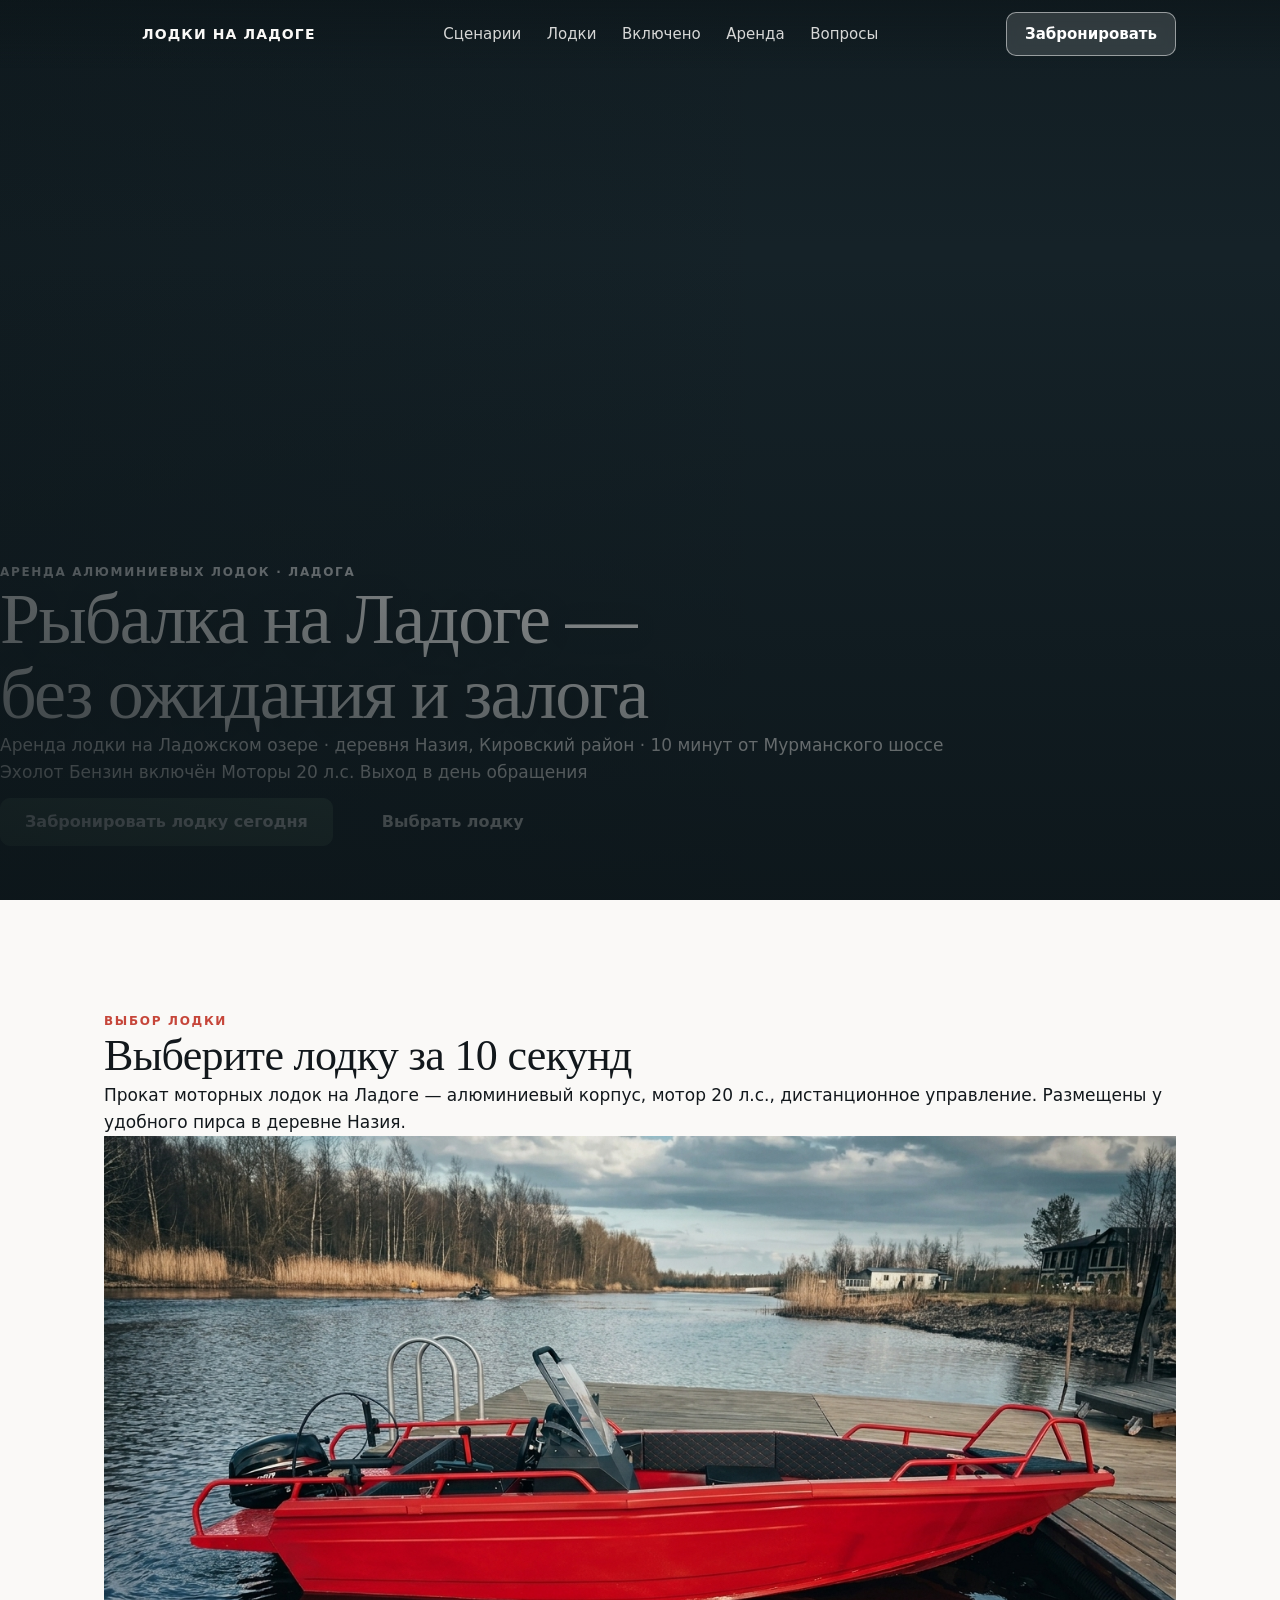
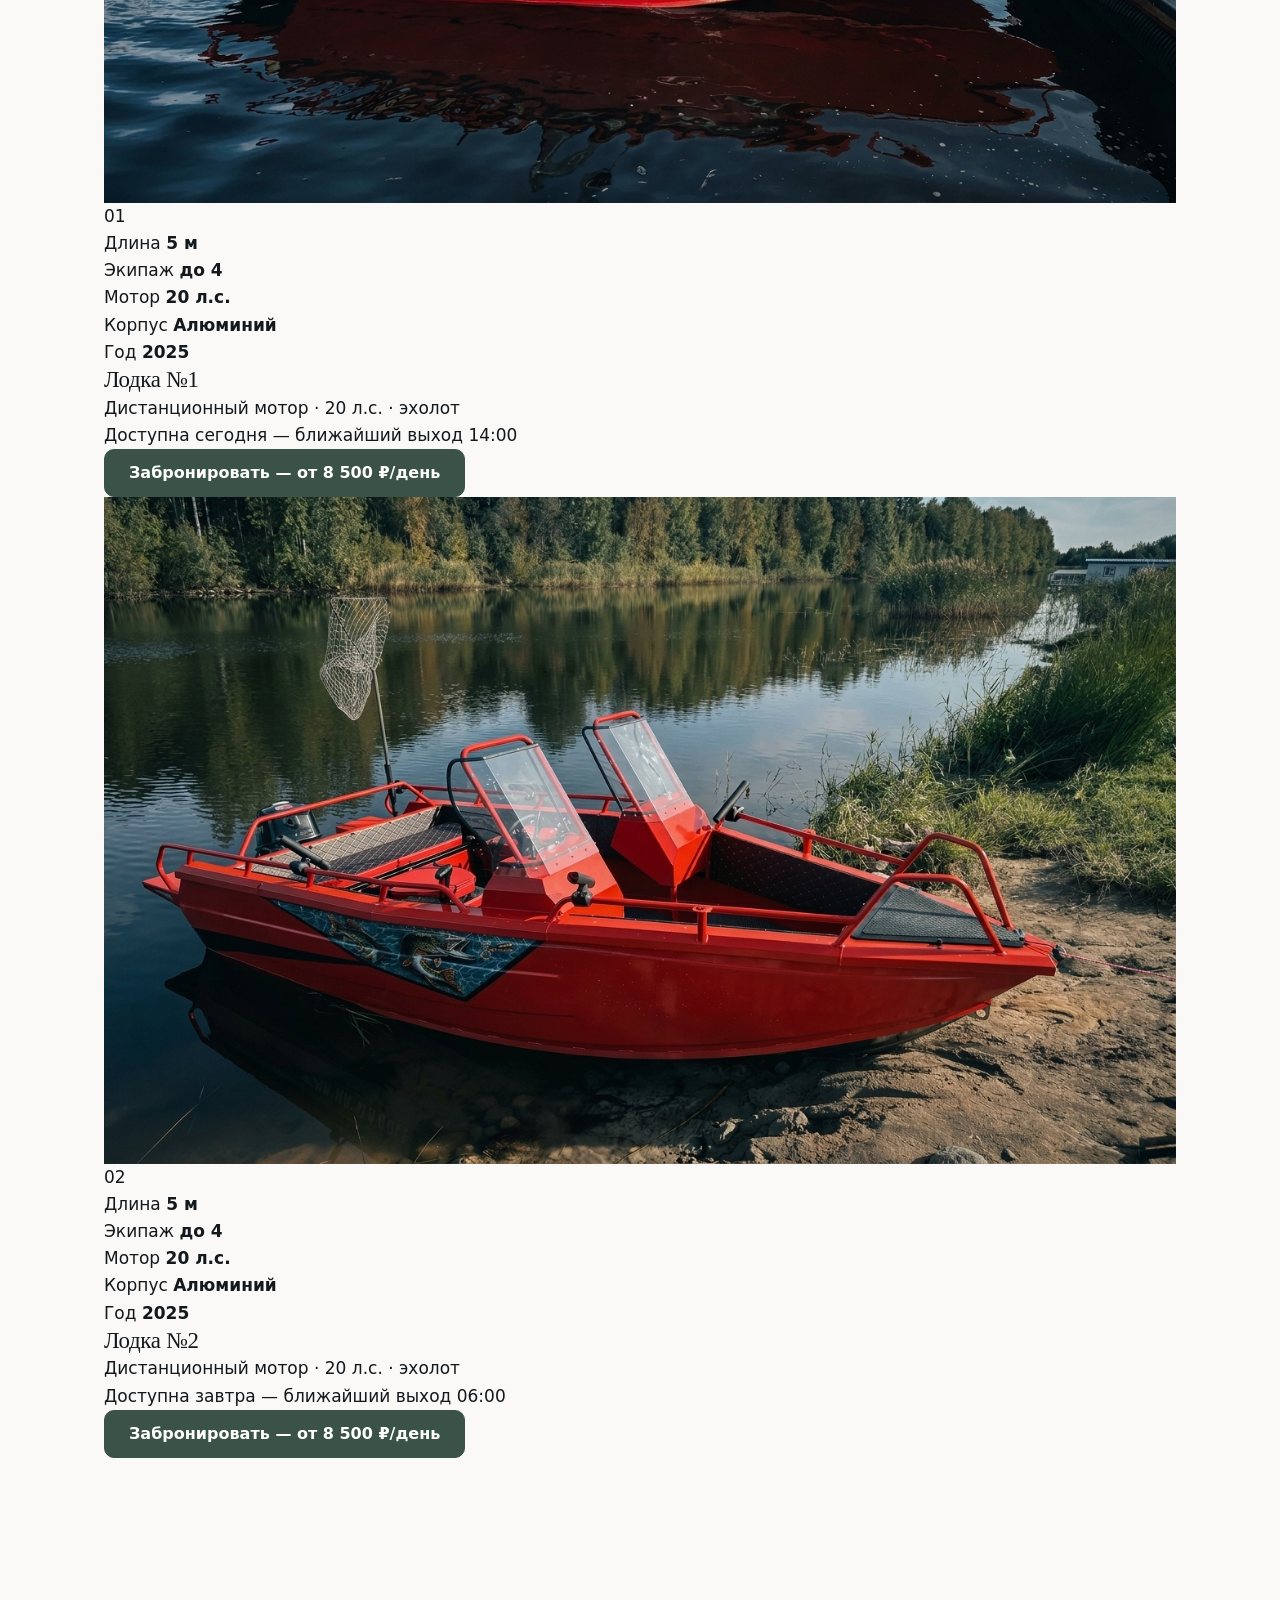
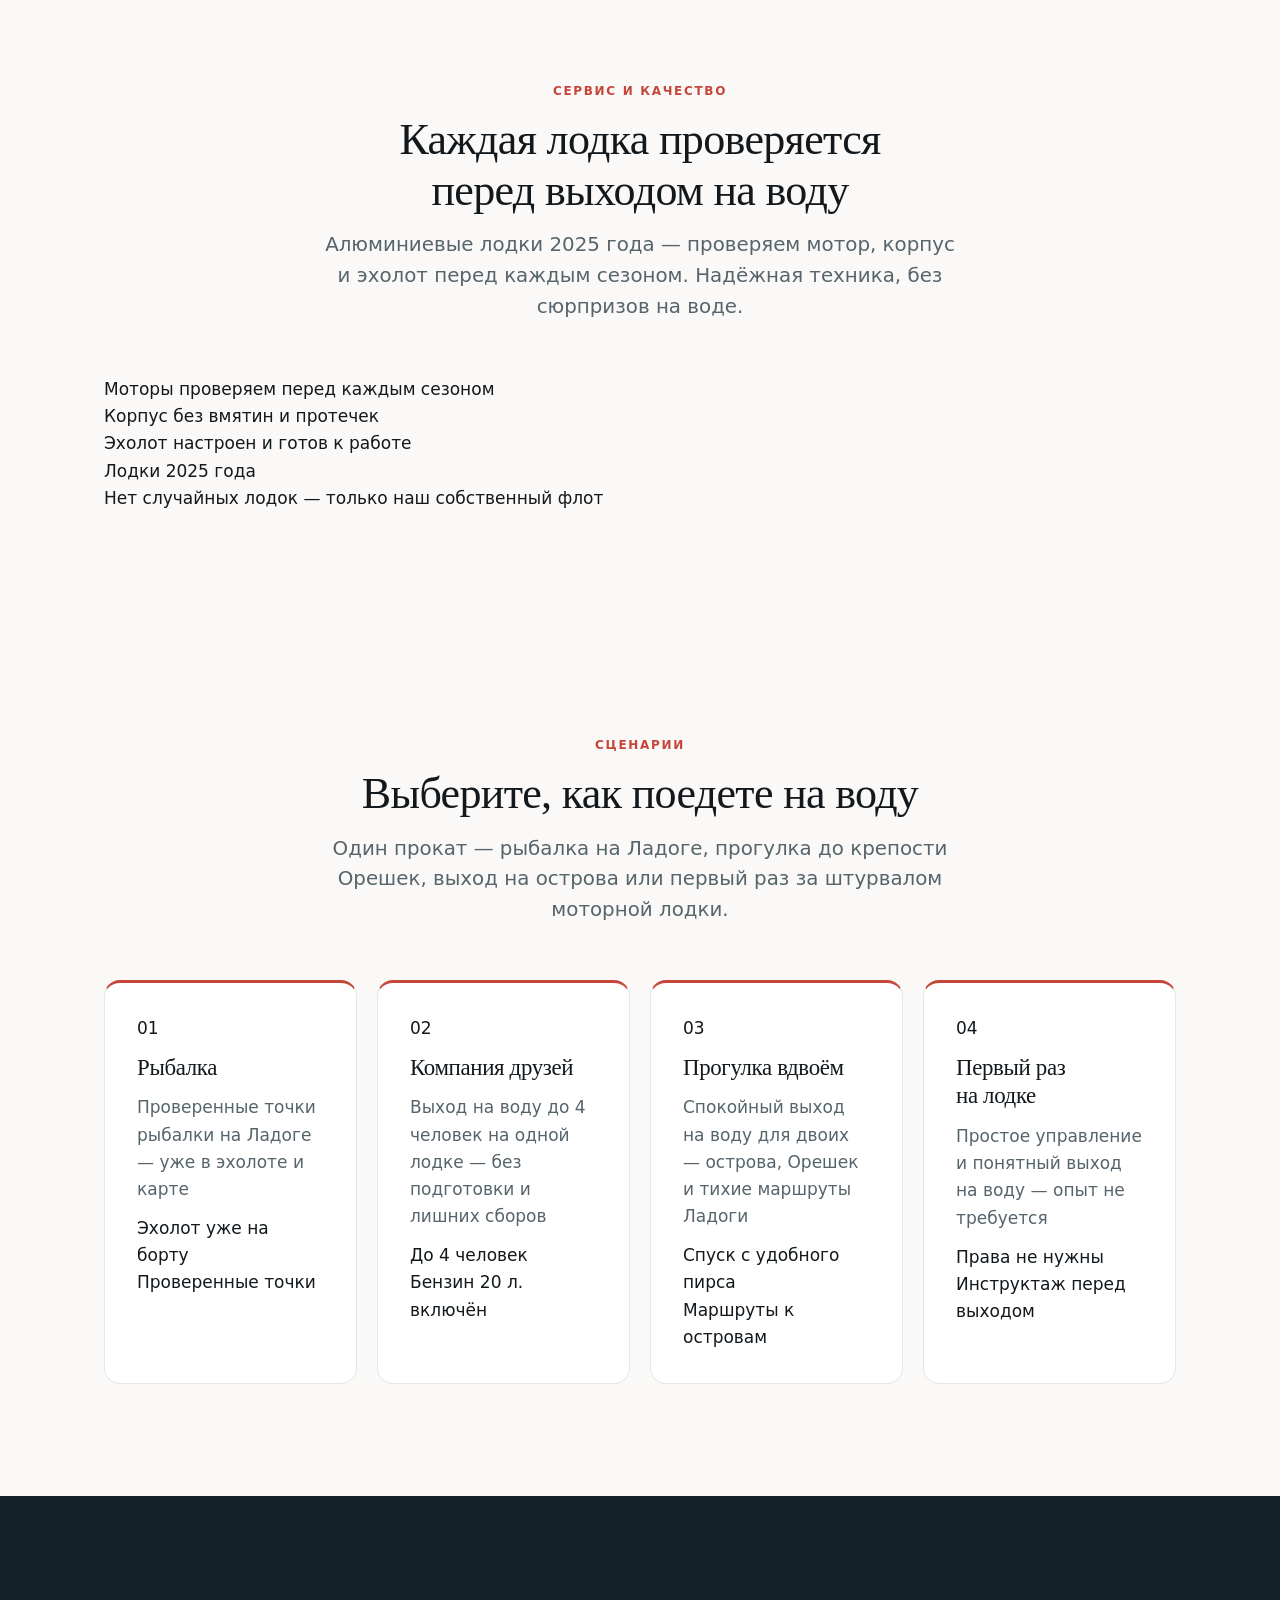
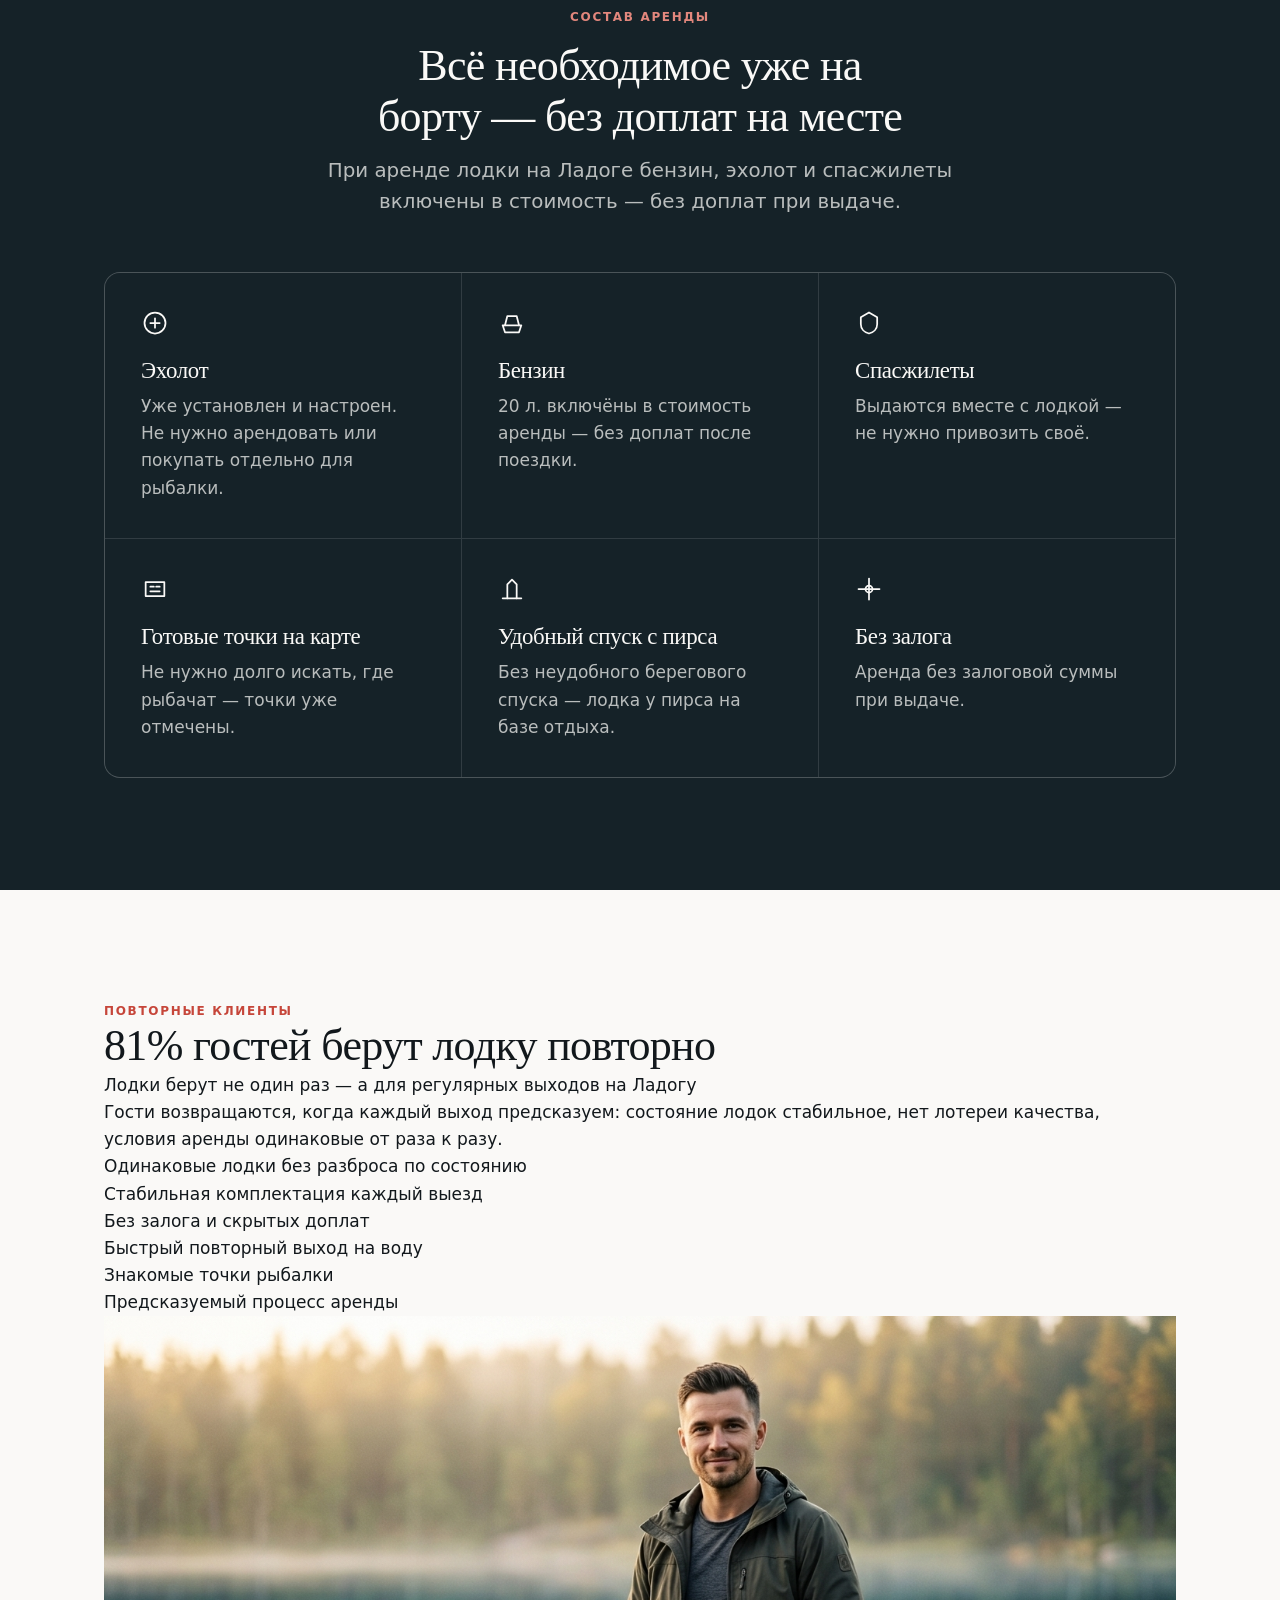
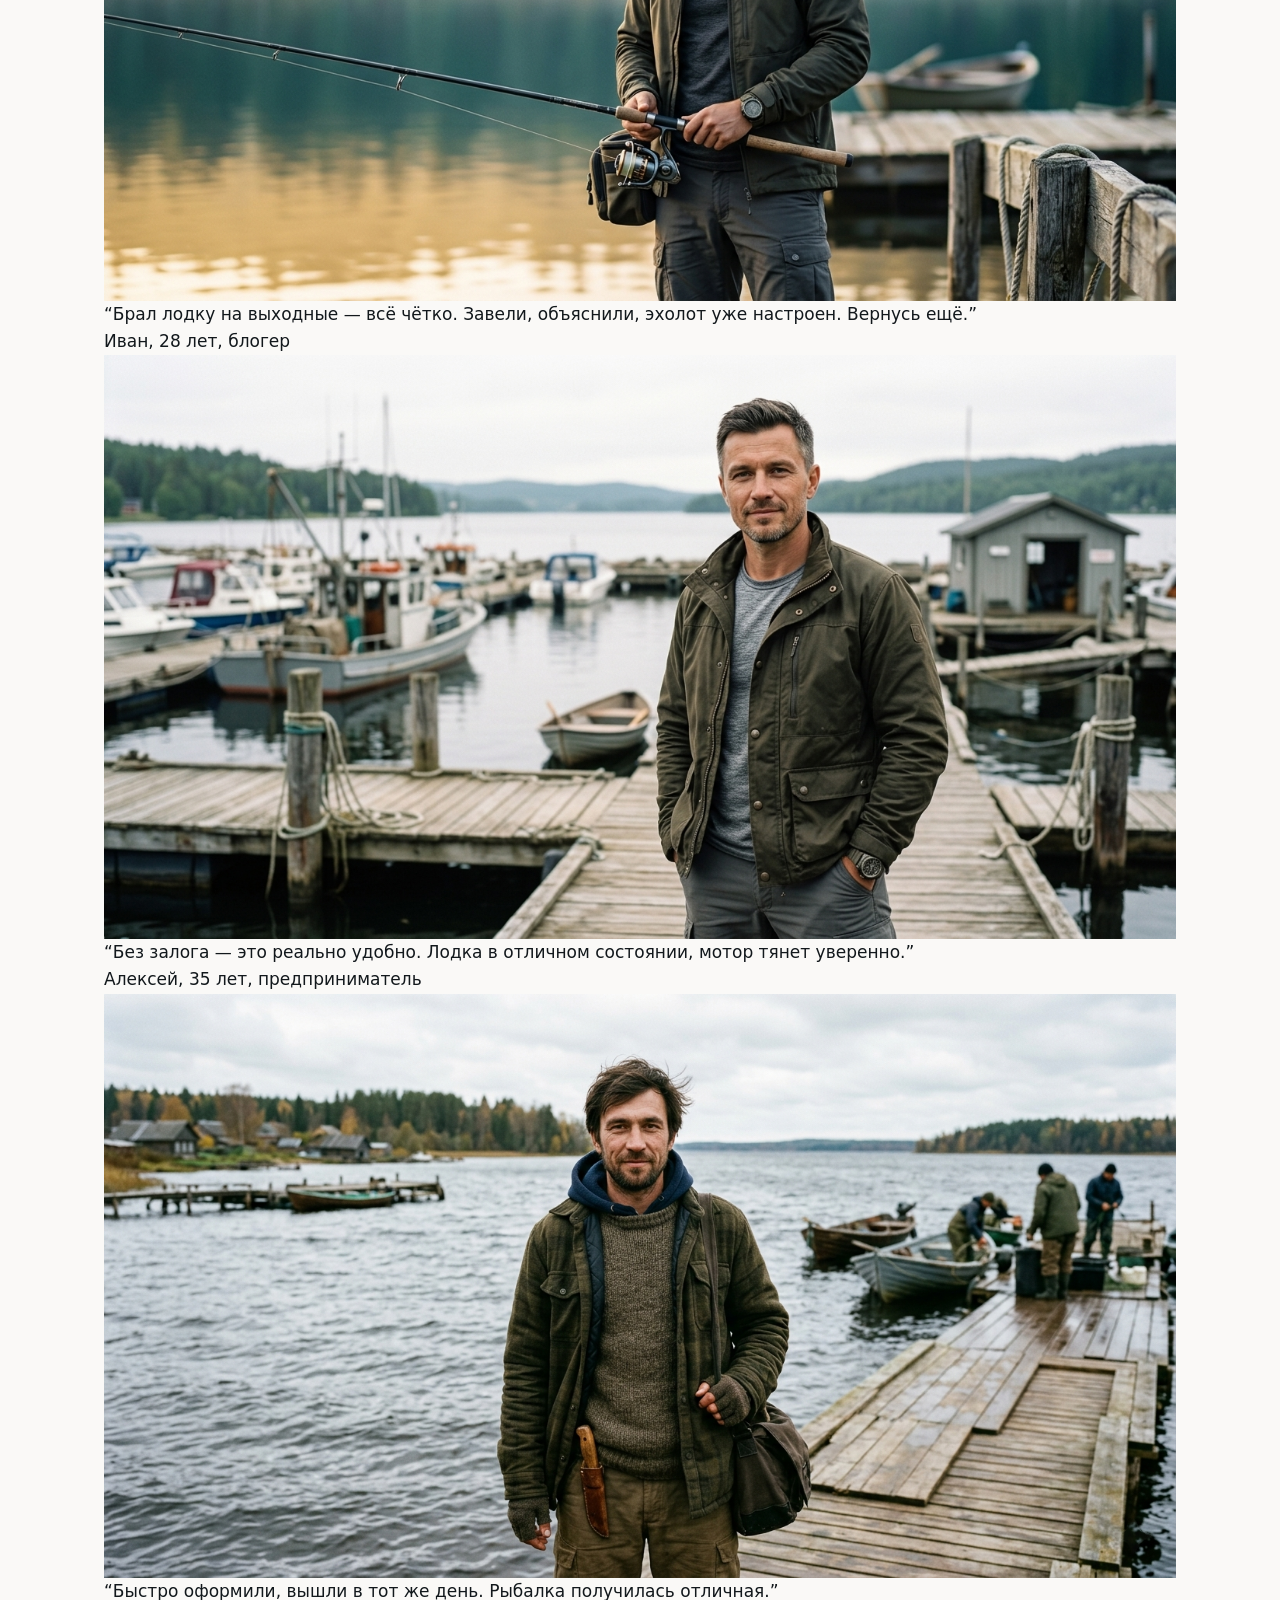
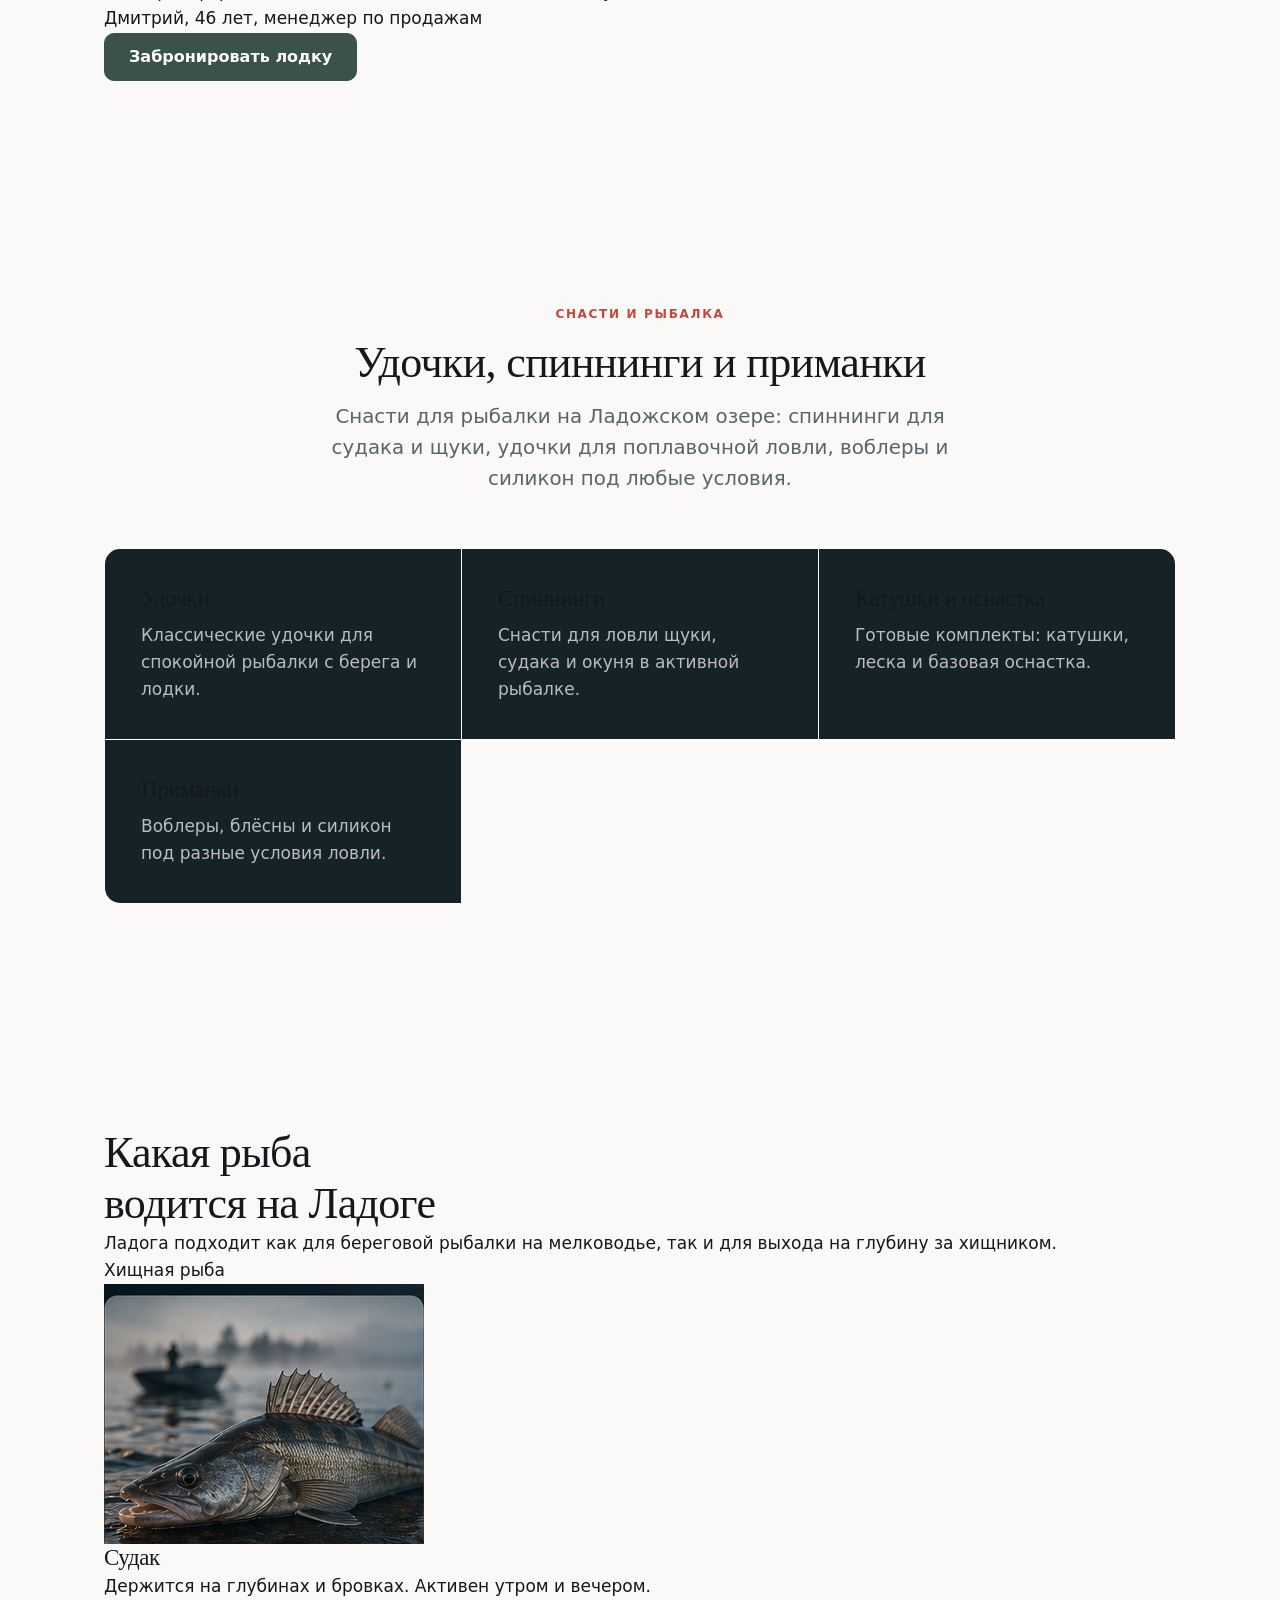
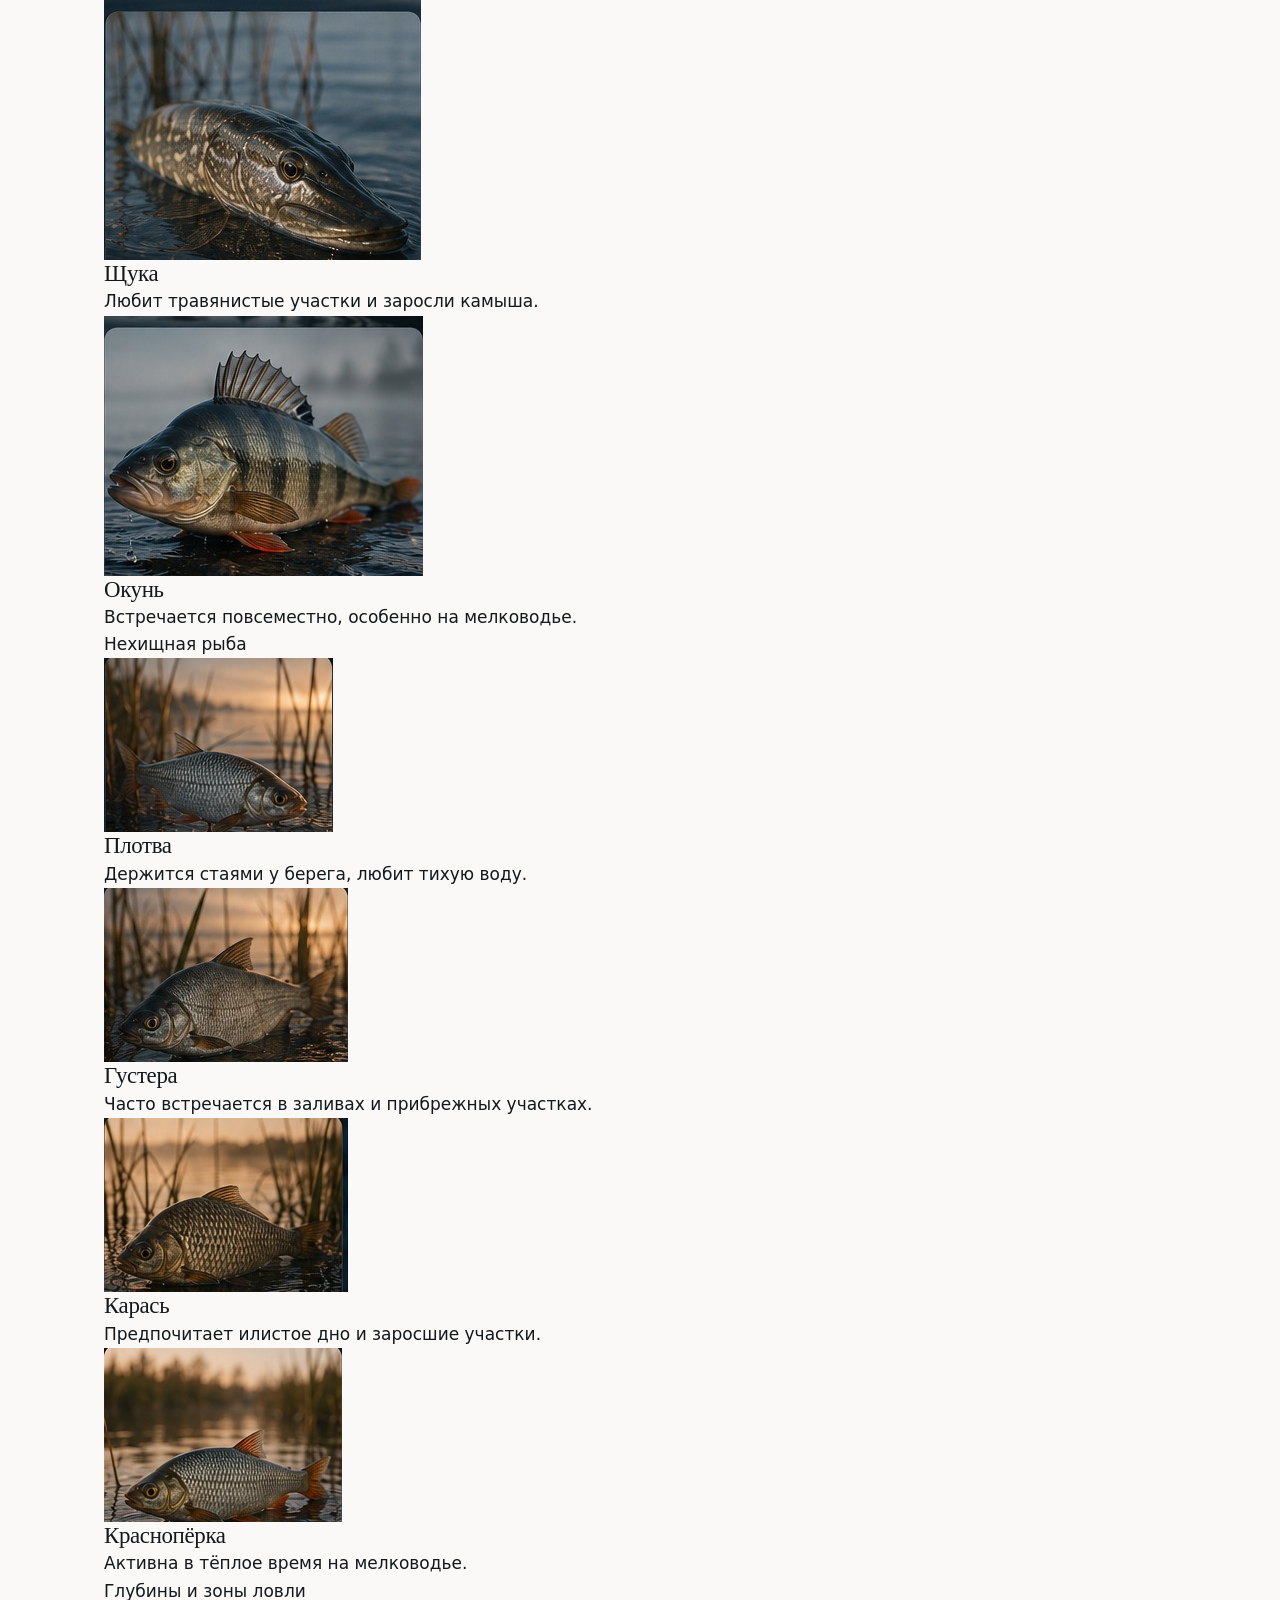
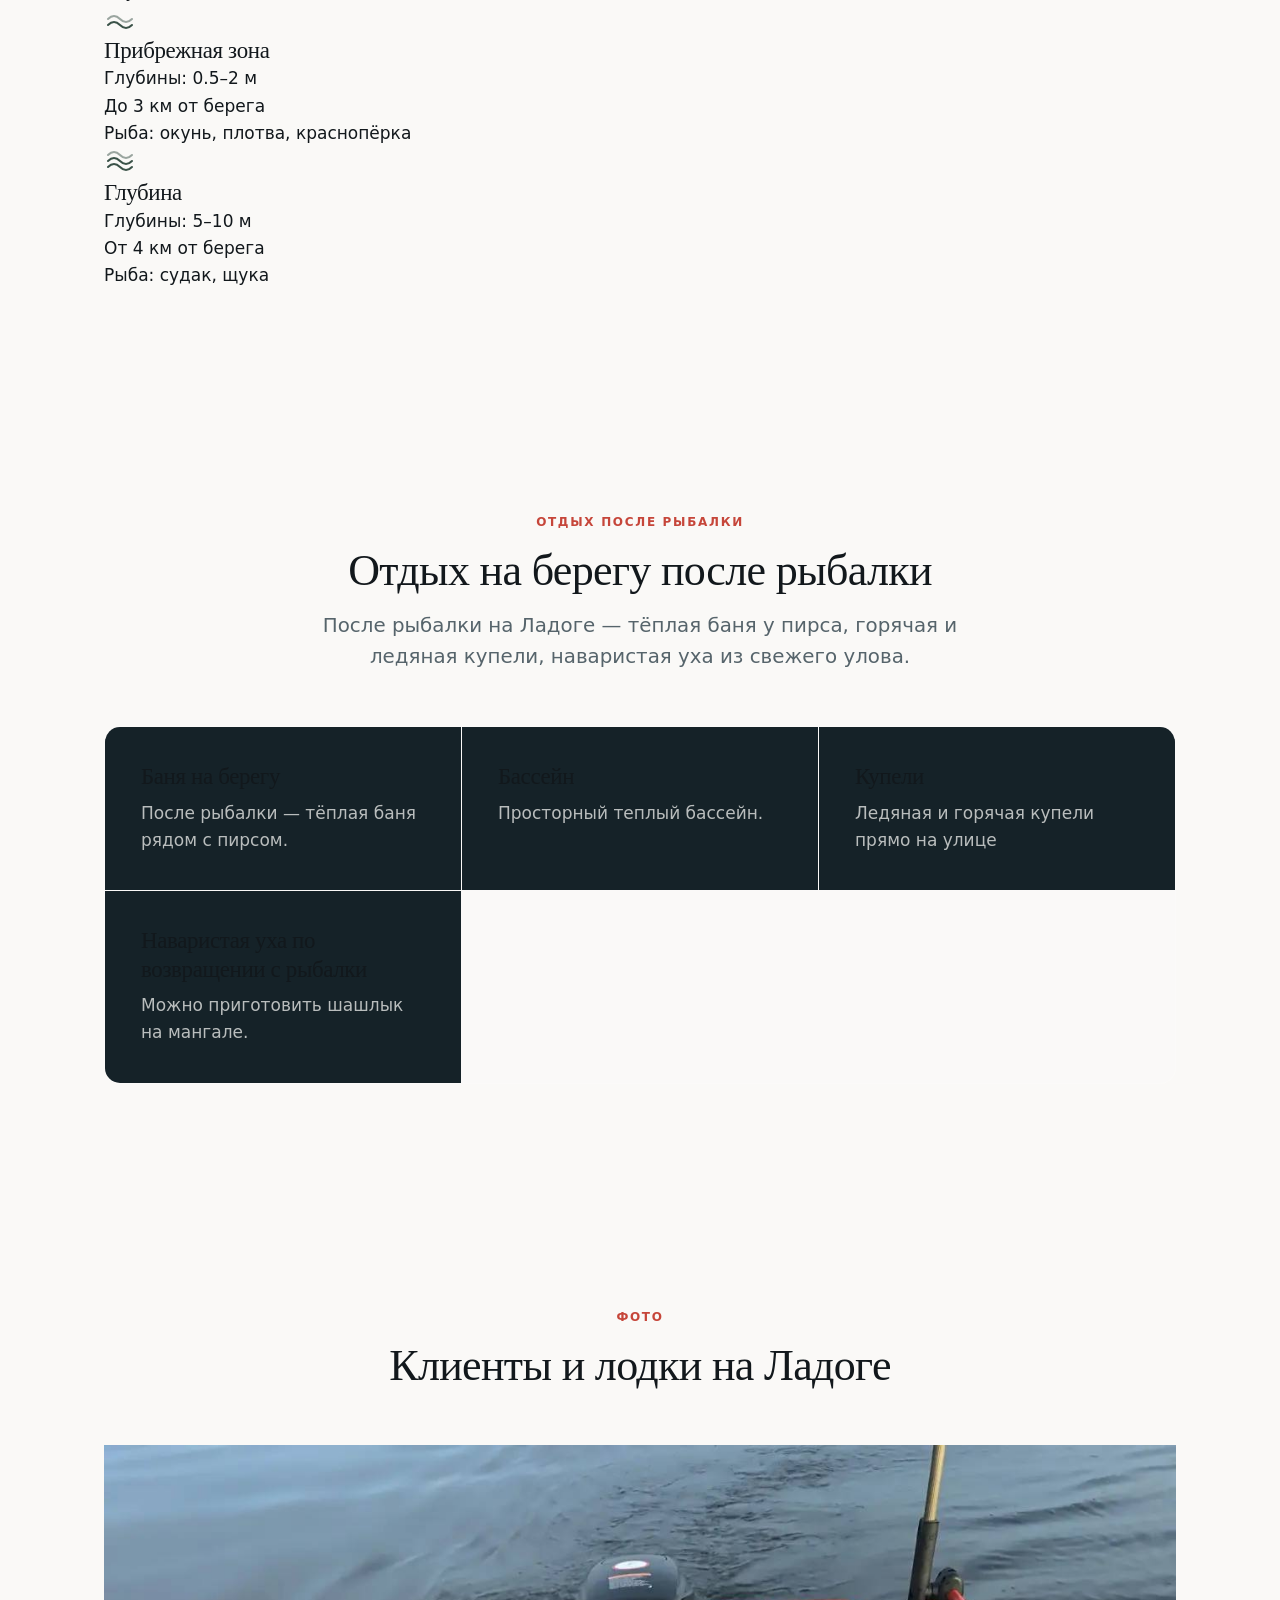
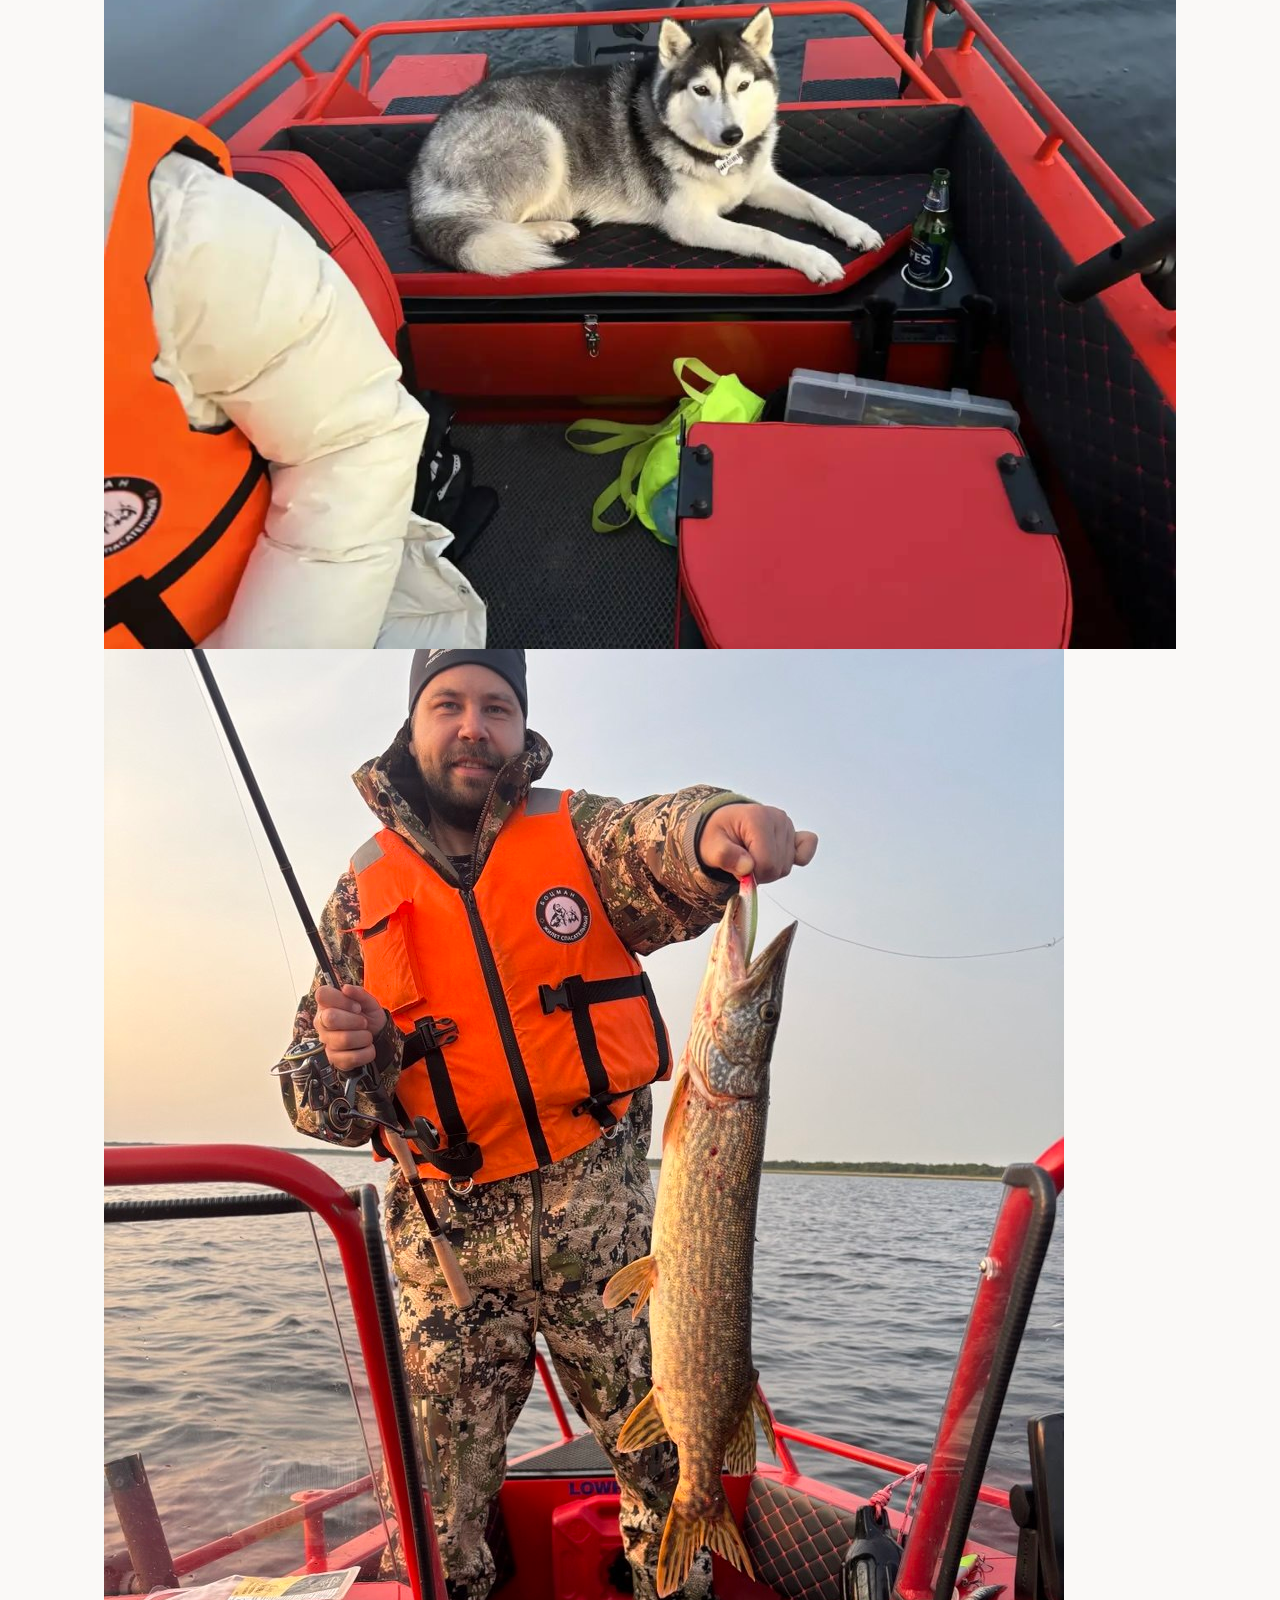
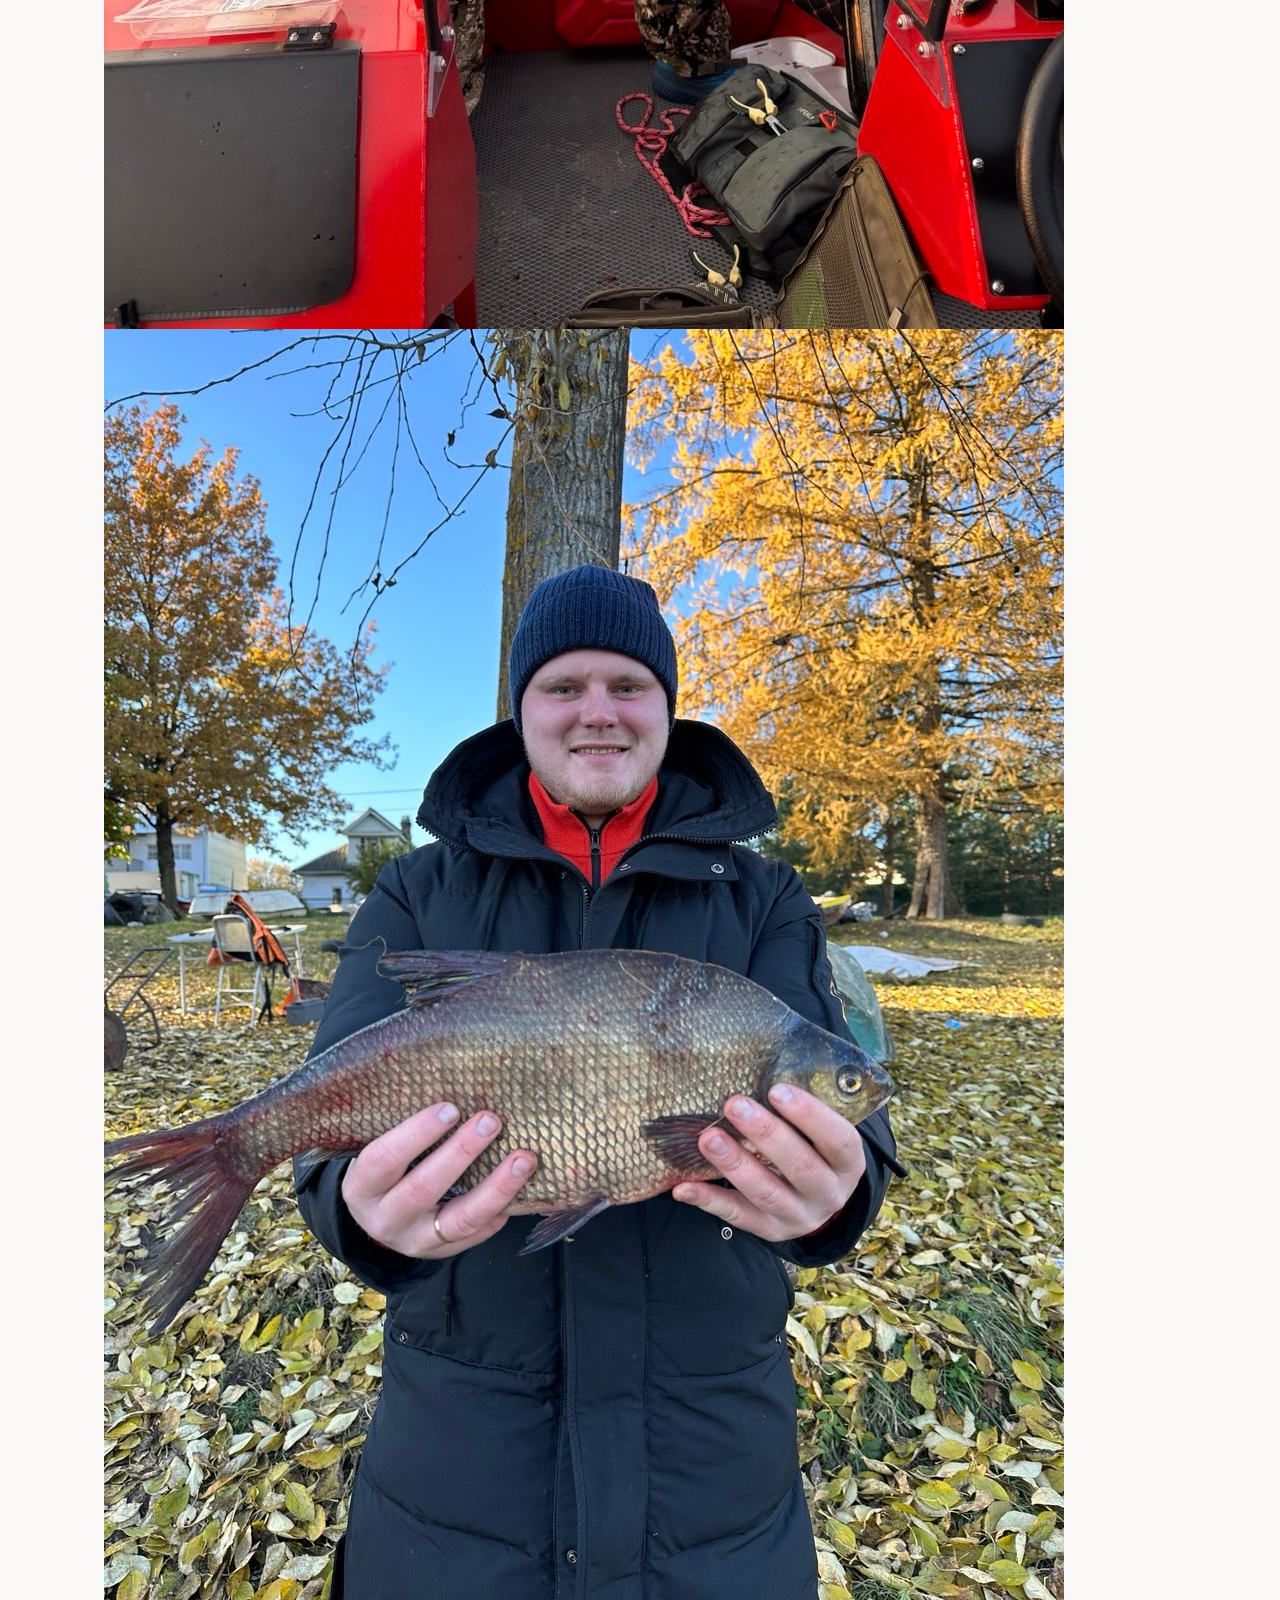
==== commit e3b51842: "Подвал: ссылка by Tina Digital Co-Authored-By: Claude Opus 5.5 <noreply@anthropic.com>" ====
--- a/index.html
+++ b/index.html
@@ -802,6 +802,7 @@
     <div class="container site-footer__inner">
       <p class="logo__text">Лодки на Ладоге</p>
       <p class="site-footer__meta">Аренда алюминиевых лодок </p>
+      <a class="site-footer__meta" href="https://tinadigital.ru/" target="_blank" rel="noopener" style="color:inherit;text-decoration:none;opacity:.7;white-space:nowrap;">by Tina Digital</a>
       <a class="site-footer__top" href="#top">Наверх</a>
     </div>
   </footer>
